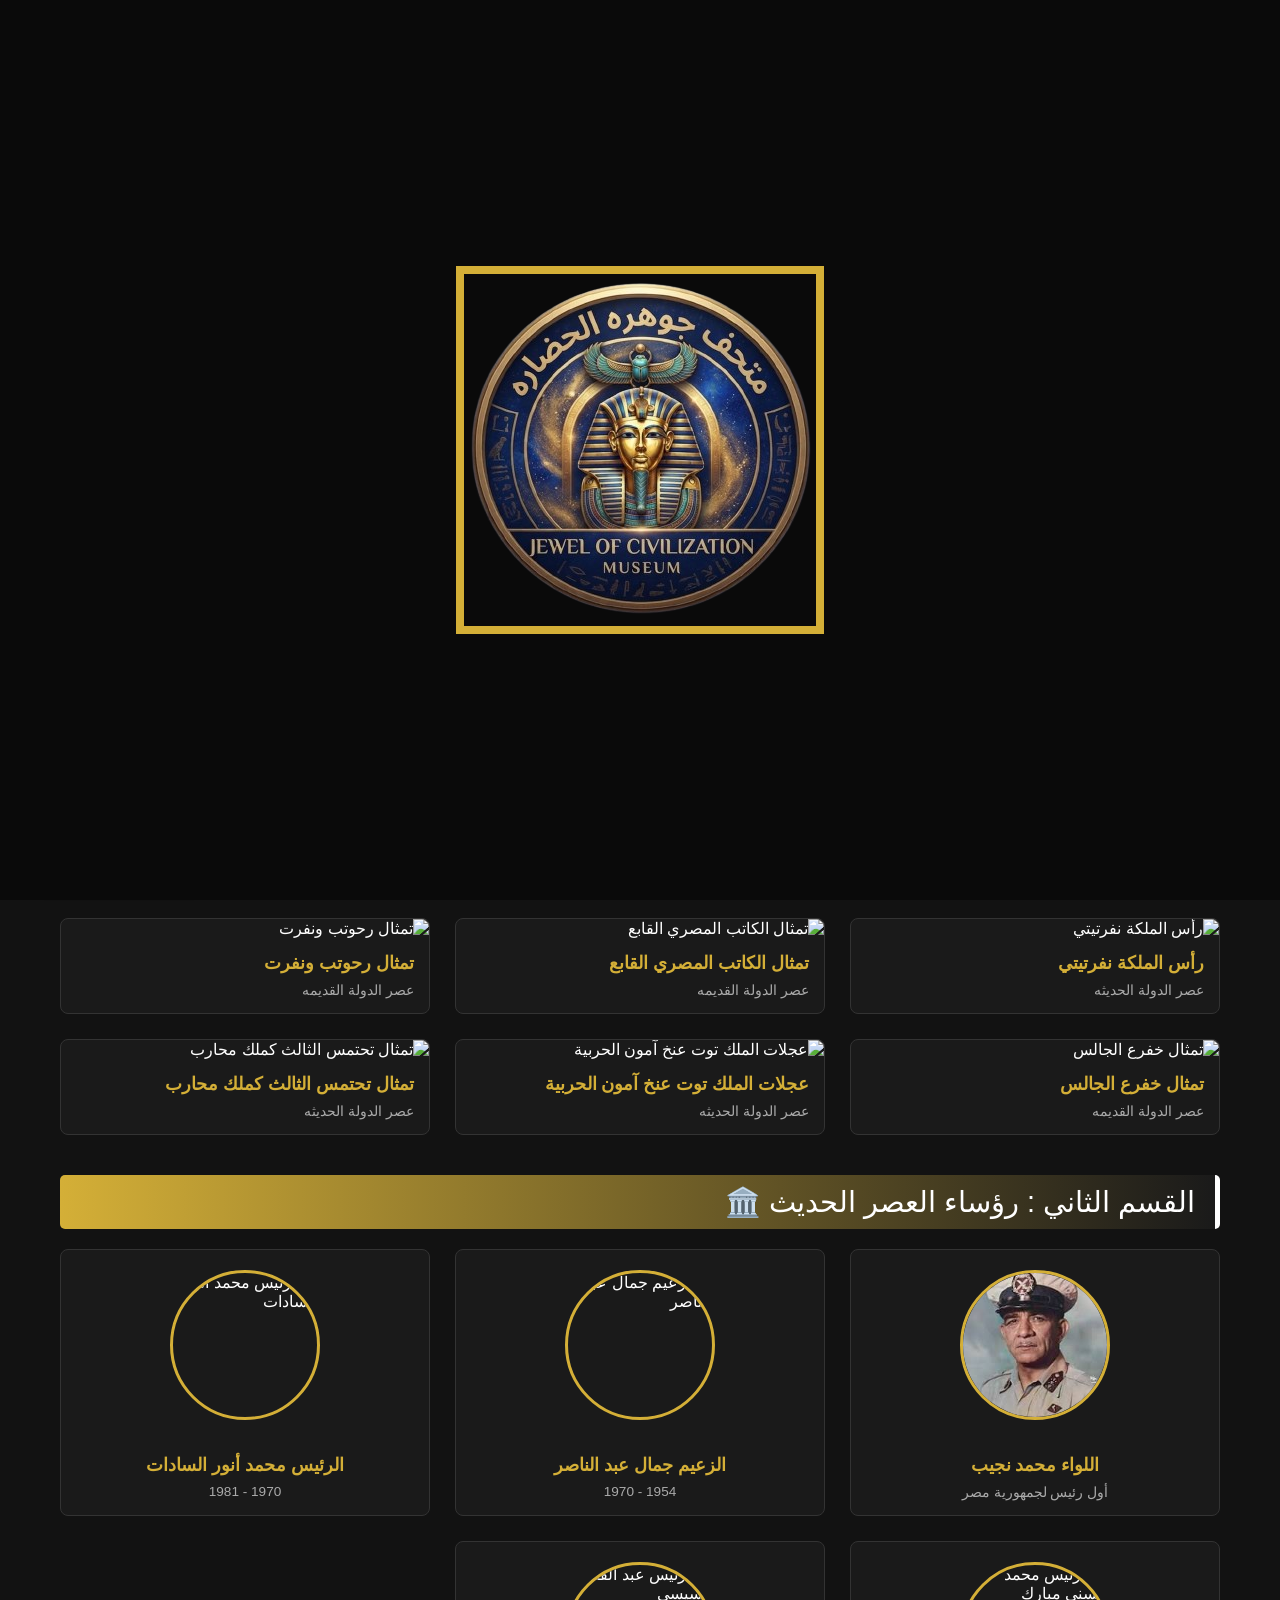
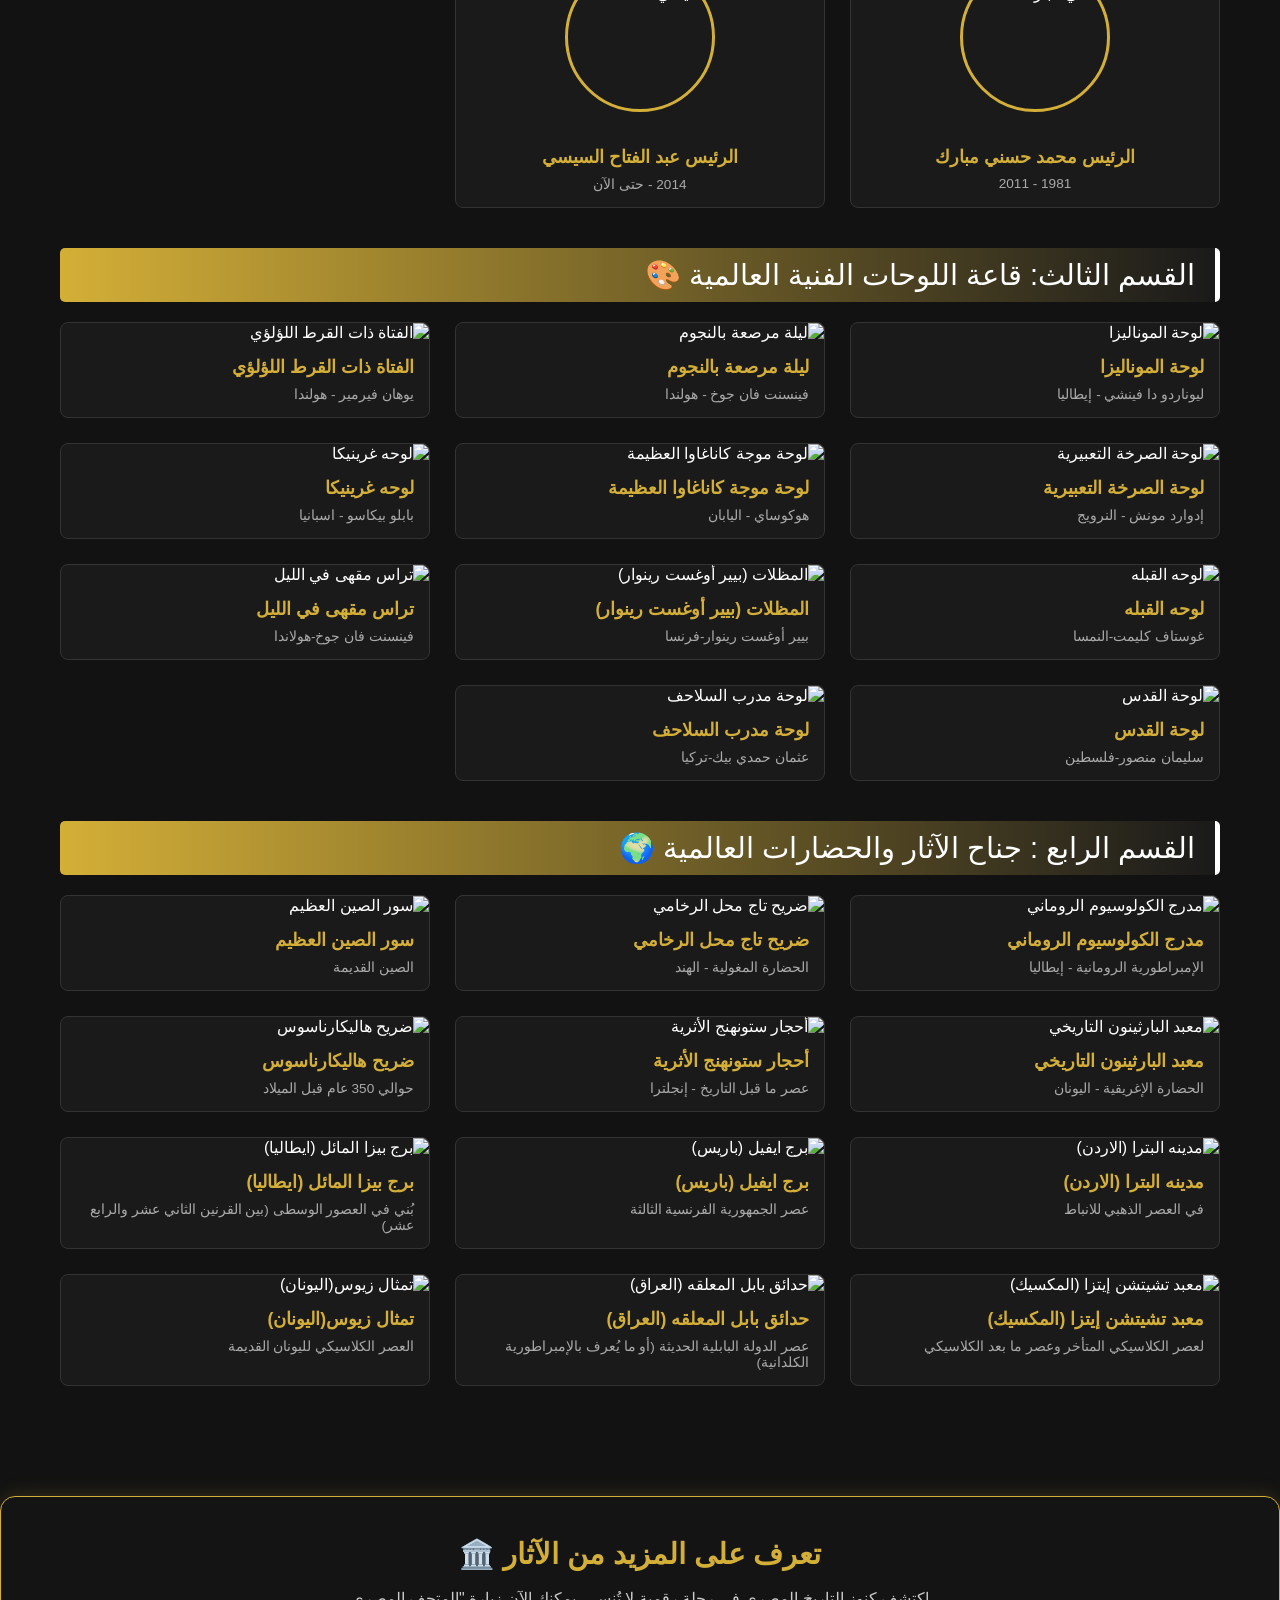
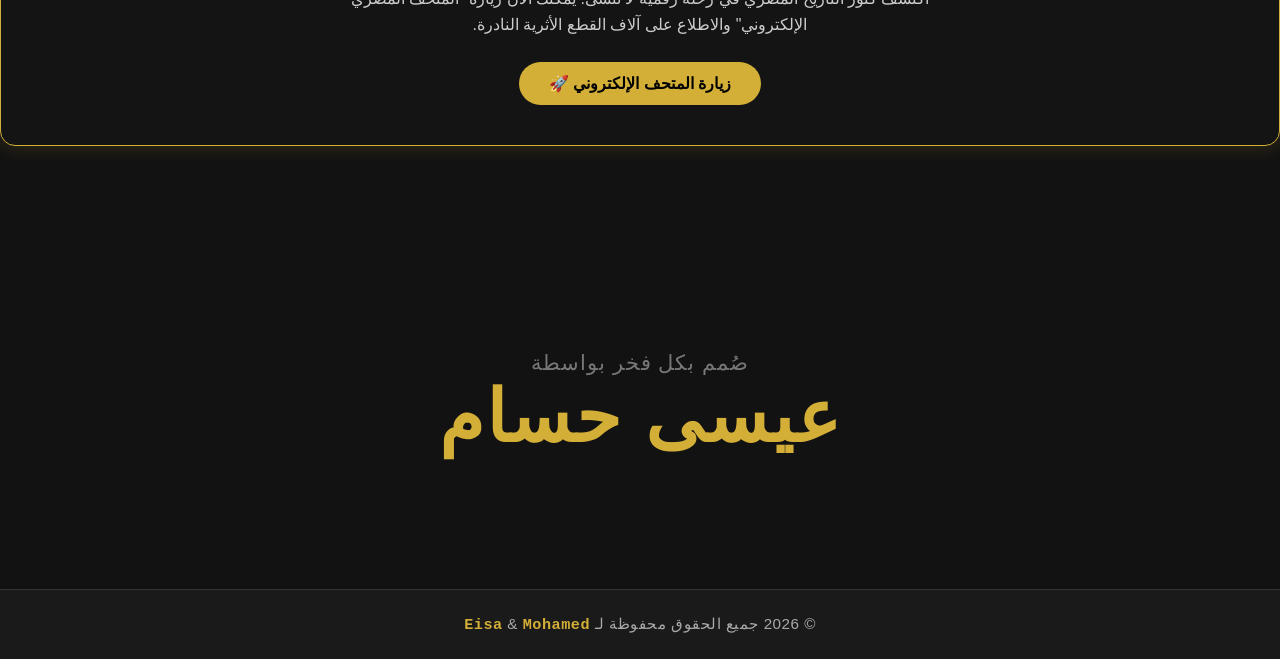
==== index.html @ b2fcaf15 "Add files via upload" ====
<!DOCTYPE html>
<html lang="ar" dir="rtl">
<head>
    <meta charset="UTF-8">
    <meta name="viewport" content="width=device-width, initial-scale=1.0">
    <title>متحف جوهرة الحضارة</title>
    <!-- ربط ملف التنسيق الخارجي -->
    <link rel="stylesheet" href="style.css">

    
    <link rel="icon" type="image/png" href="LOGO-removebg-preview.png">
    
</head>
</head>
<body>





<div class="loader-container">
    <div class="drawing-box">
        <svg viewBox="0 0 100 100">
            <rect x="5" y="5" width="90" height="90" fill="none" stroke="#d4af37" stroke-width="2" class="border-draw" />
        </svg>
        <img src="LOGO-removebg-preview.png" alt="photo"  class="tut-icon" >
         
    </div>

</div>

<!-- شريط التنقل العلوي المربوط بأقسام متحفك الحالية -->
<nav class="main-navbar">
    <div class="nav-logo">جوهرة الحضارة</div>
    <ul class="nav-links">
        <li><a href="javascript:void(0)" onclick="window.scrollTo({top: 0, behavior: 'smooth'})" class="active">الرئيسية</a></li>
        <li><a href="javascript:void(0)" onclick="openAboutModal()">عن المتحف</a></li>
        <li><a href="javascript:void(0)" onclick="document.getElementById('museum-gallery').scrollIntoView({behavior: 'smooth'})">المعروضات</a></li>
        <li><a href="https://wa.me/201142403263" target="_blank" class="contact-btn">تواصل معي</a></li>
    </ul>
</nav>







    <!-- رأس الصفحة والعنوان -->
    <header>
        <h1>متحف جوهرة الحضارة</h1>
        <p>استكشف أقسام التاريخ والفن من مختلف حضارات العالم</p>
    </header>

    <div class="container">
        <div id="museum-gallery"></div>
        <!-- القسم الأول: الآثار المصرية -->
        <div class="section-title">القسم الأول: جناح الآثار المصرية القديمة 🇪🇬</div>
        <main class="museum-container" id="egypt-gallery"></main>

        <div class="section-title">القسم الثاني : رؤساء العصر الحديث 🏛️</div>
        <main class="museum-container" id="leaders-gallery"></main>

        <!-- القسم الثاني: اللوحات الفنية العالمية -->
        <div class="section-title">القسم الثالث: قاعة اللوحات الفنية العالمية 🎨</div>
        <main class="museum-container" id="paintings-gallery"></main>

        <!-- القسم الثالث: آثار من حول العالم -->
        <div class="section-title">القسم الرابع : جناح الآثار والحضارات العالمية 🌍</div>
        <main class="museum-container" id="world-gallery"></main>


    </div>

    <!-- النافذة المنبثقة للتفاصيل (Modal) -->
    <div id="museumModal" class="modal" onclick="closeMuseum(event)">
        <div class="modal-content" onclick="event.stopPropagation()">
            <button class="close-btn" onclick="closeMuseum()">&times;</button>
            <img id="modalImg" class="modal-img" src="" alt="صورة الأثر">
            <div class="modal-details">
                <h2 id="modalTitle">اسم القطعة</h2>
                <h4 id="modalArtist">المصدر</h4>
                <p id="modalDesc">الشرح والتفاصيل...</p>
            </div>
        </div>
    </div>


<!-- زر التواصل العائم -->
    <button class="suggest-btn" onclick="openSuggestModal()">💡 اقترح قطعة للمتحف</button>

    <!-- نافذة الاقتراحات المنبثقة (Suggestion Modal) -->
    <div id="suggestModal" class="modal" onclick="closeSuggestModal(event)">
        <div class="modal-content suggest-box" onclick="event.stopPropagation()">
            <button class="close-btn" onclick="closeSuggestModal()">&times;</button>
            
            <div class="suggest-form">
                <h2>اقتراح قطعة أثرية جديدة 📜</h2>
                <p>إذا كانت هناك قطعة تريد إضافتها ومعلومات عنها غير متوفرة في المتحف، شاركها معنا!</p>
                
                <label>اسمك الكريم:</label>
                <input type="text" id="visitorName" placeholder="اكتب اسمك هنا...">
                
                <label>اسم القطعة الأثرية/اللوحة:</label>
                <input type="text" id="artifactName" placeholder="مثال: تمثال الذهب، لوحة العشاء الأخير...">
                
                <label>المعلومات المتوفرة لديك عنها:</label>
                <textarea id="artifactInfo" rows="4" placeholder="اكتب هنا كل التفاصيل والمعلومات التي تعرفها عن هذه القطعة..."></textarea>
                
                <button class="send-whatsapp-btn" onclick="sendToWhatsApp()">إرسال الاقتراح عبر الواتساب 🚀</button>
            </div>
        </div>
    </div>








    
<!-- النافذة المنبثقة (عن المتحف والمصمم) -->
<div id="aboutModal" class="custom-modal">
    <div class="modal-card">
        <span class="close-modal-btn" onclick="closeAboutModal()">&times;</span>
        
        <div class="modal-info-section">
            <h2>متحف جوهرة الحضارة</h2>
            <p>متحف رقمي تفاعلي تم تأسيسه ليكون نافذة تضيء على روائع التاريخ والفنون الإنسانية. يضم المتحف أجنحة متكاملة تأخذ الزائر في رحلة عبر الزمن لاستكشاف عظمة الآثار المصرية القديمة، وأشهر اللوحات الفنية العالمية.</p>
        </div>

        <hr style="border: 0; border-top: 1px solid rgba(255,204,0,0.3); margin: 20px 0;">

        <div class="modal-info-section">
            <h2>عن مصمم الموقع</h2>
            <img src="EISA.jpeg" alt="PHOTO" class="eisa-photo">
            <p>تم تصميم وتطوير هذا الموقع بكل فخر بواسطة المصمم والمطور <strong>عيسى حسام</strong>. تم بناء الموقع باستخدام أحدث تقنيات الويب لتقديم تجربة مستخدم سينمائية فريدة تتيح للمستخدم التمتع برؤيه الاثار المصريه و العالميه و معرفه رؤساء العصر الحديث في مصر.</p>
        </div>
        <hr>
                <div class="modal-info-section">
            <h2>لغات البرمجه المستخدم </h2>
            <img src="https://encrypted-tbn0.gstatic.com/images?q=tbn:ANd9GcRsubI1xnS2EsbFC7IKOtHXy3o2yp5zNGHX8-mLk-0nVw&s" alt="photo" class="ph">
            <img src="https://encrypted-tbn0.gstatic.com/images?q=tbn:ANd9GcQNrurcR0ZLYAWuQp1Pwhc8FwY7weNpfBqzk2ITA3U5rg&s=10" alt="photo" class="ph">
             <img src="https://encrypted-tbn0.gstatic.com/images?q=tbn:ANd9GcREJ3KVBMzGEhQoq8tylfrG2LNV1DQIRrswahNq08YeCA&s" alt="photo" class="ph">           
            <p>تم استخدام احدث لغات البرمجه في تصميم هذا الموقع و هي <strong>{HTML5 ,Css3 ,javascript}</strong></p>
        </div>
        
        <button class="modal-close-bottom-btn" onclick="closeAboutModal()">إغلاق</button>
    </div>
</div>

<!-- كود الجافا سكريبت البسيط لتشغيل الفتح والإغلاق -->
<script>
function openAboutModal() {
    document.getElementById("aboutModal").style.display = "flex";
}
function closeAboutModal() {
    document.getElementById("aboutModal").style.display = "none";
}
// إغلاق النافذة إذا ضغط الزائر خارج المربع الأسود
window.onclick = function(event) {
    let modal = document.getElementById("aboutModal");
    if (event.target == modal) {
        modal.style.display = "none";
    }
}
</script>





<div id="tut-container">
    <img src="LOGO-removebg-preview.png" alt="Tutankhamun" class="tut-img">
    
    <div id="welcome-bubble">
        <span id="welcome-text"></span>
    </div>
</div>




<!-- قسم الزيارة للمتحف المصري الإلكتروني -->
<section class="visit-museum-section">
    <div class="visit-content">
        <h2>تعرف على المزيد من الآثار 🏛️</h2>
        <p>اكتشف كنوز التاريخ المصري في رحلة رقمية لا تُنسى. يمكنك الآن زيارة "المتحف المصري الإلكتروني" والاطلاع على آلاف القطع الأثرية النادرة.</p>
        <a href="https://egymonuments.gov.eg/" target="_blank" class="visit-btn">زيارة المتحف الإلكتروني 🚀</a>
    </div>
</section>



<!-- قسم التوقيع السينمائي الكبير في منتصف الصفحة -->
<div class="cinema-signature-wrapper">
    <p class="sub-signature-text">صُمم بكل فخر بواسطة</p>
    <h1 class="giant-proud-name">عيسى حسام</h1>
</div>

<!-- تذييل الصفحة وحقوق الملكية الفكرية -->
    <footer>
        <p>&copy; 2026 جميع الحقوق محفوظة لـ <span class="owner-name">Eisa</span> & <span class="owner-name">Mohamed</span></p>
    </footer>


    <!-- ربط ملف البرمجة الخارجي -->
    <script src="script.js"></script>
</body>
</html>
---- style.css ----
/* تهيئة التصميم العام للصفحة */
* {
    margin: 0;
    padding: 0;
    box-sizing: border-box;
    font-family: 'Segoe UI', Tahoma, Geneva, Verdana, sans-serif;
}

body {
    background-color: #121212;
    color: #e0e0e0;
    overflow-x: hidden;
}

/* تصميم الهيدر */
header {
    background: linear-gradient(rgba(0,0,0,0.8), rgba(0,0,0,0.8)), url('https://images.unsplash.com/photo-1545987796-200677ee1011?q=80&w=1200') no-repeat center/cover;
    height: 35vh;
    display: flex;
    flex-direction: column;
    justify-content: center;
    align-items: center;
    text-align: center;
    border-bottom: 3px solid #d4af37;
}

header h1 {
    font-size: 2.8rem;
    color: #d4af37;
    margin-bottom: 10px;
    text-shadow: 2px 2px 4px rgba(0,0,0,0.9);
}

header p {
    font-size: 1.1rem;
    color: #bbb;
}

.container {
    max-width: 1200px;
    margin: 0 auto;
    padding: 20px;
}

/* تصميم عناوين الأقسام المميزة */
.section-title {
    font-size: 1.8rem;
    color: #fff;
    background: linear-gradient(90deg, #d4af37, #1a1a1a);
    padding: 10px 20px;
    margin-top: 40px;
    margin-bottom: 20px;
    border-radius: 5px;
    border-right: 5px solid #fff;
}

/* شبكة المعارض الموزعة بالتساوي */
.museum-container {
    display: grid;
    grid-template-columns: repeat(auto-fit, minmax(280px, 1fr));
    gap: 25px;
    margin-bottom: 40px;
}

/* تصميم كروت العرض الحركية */
.art-card {
    background-color: #1a1a1a;
    border: 1px solid #333;
    border-radius: 8px;
    overflow: hidden;
    cursor: pointer;
    transition: transform 0.3s ease, box-shadow 0.3s ease;
}

.art-card:hover {
    transform: translateY(-8px);
    box-shadow: 0 10px 20px rgba(212, 175, 55, 0.15);
    border-color: #d4af37;
}

.art-card img {
    width: 100%;
    height: 230px;
    object-fit: cover;
}

.art-info {
    padding: 15px;
}

.art-info h3 {
    color: #d4af37;
    font-size: 1.1rem;
    margin-bottom: 8px;
}

.art-info p {
    font-size: 0.85rem;
    color: #aaa;
}

/* تصميم النافذة المنبثقة (Modal) */
.modal {
    display: none; 
    position: fixed;
    top: 0;
    left: 0;
    width: 100%;
    height: 100%;
    background-color: rgba(0, 0, 0, 0.95);
    z-index: 1000;
    justify-content: center;
    align-items: center;
    padding: 20px;
}

.modal-content {
    background-color: #1a1a1a;
    max-width: 800px;
    width: 100%;
    border-radius: 10px;
    border: 2px solid #d4af37;
    overflow: hidden;
    display: flex;
    flex-direction: row-reverse;
    position: relative;
    animation: fadeIn 0.3s ease;
}

@keyframes fadeIn {
    from { opacity: 0; transform: scale(0.95); }
    to { opacity: 1; transform: scale(1); }
}

.modal-img {
    width: 50%;
    object-fit: cover;
    max-height: 450px;
}

.modal-details {
    padding: 30px;
    width: 50%;
    display: flex;
    flex-direction: column;
    justify-content: center;
}

.modal-details h2 {
    color: #d4af37;
    margin-bottom: 12px;
}

.modal-details h4 {
    color: #aaa;
    margin-bottom: 12px;
}

.modal-details p {
    line-height: 1.6;
    color: #ccc;
    font-size: 0.95rem;
}

.close-btn {
    position: absolute;
    top: 15px;
    right: 15px;
    font-size: 2rem;
    color: #fff;
    background: none;
    border: none;
    cursor: pointer;
}

.close-btn:hover {
    color: #d4af37;
}

/* التوافق التام مع شاشات الهواتف والتابلت */
@media (max-width: 768px) {
    .modal-content { flex-direction: column; }
    .modal-img, .modal-details { width: 100%; }
    .modal-details { padding: 25px; }
}





/* تنسيق شريط التنقل العلوي */
.main-navbar {
    position: fixed; /* يجعله ثابتاً في الأعلى أثناء التمرير */
    top: 0;
    left: 0;
    width: 100%;
    display: flex;
    justify-content: space-between;
    align-items: center;
    padding: 15px 50px;
    background-color: rgba(17, 17, 17, 0.75); /* أسود شفاف مدمج مع الخلفية */
    backdrop-filter: blur(8px); /* تأثير ضبابي زجاجي فخم خلف الشريط */
    border-bottom: 1px solid rgba(212, 175, 55, 0.2); /* خط سفلي ذهبي نحيف جداً */
    z-index: 1000; /* يضمن ظهوره فوق جميع عناصر الموقع الأخرى */
    box-sizing: border-box;
}

/* تنسيق شعار الموقع في الشريط */
.nav-logo {
    color: #d4af37; /* لون ذهبي */
    font-size: 1.5rem;
    font-weight: bold;
    font-family: 'Cairo', sans-serif;
    text-shadow: 0 0 10px rgba(212, 175, 55, 0.3);
}

/* قائمة الروابط */
.nav-links {
    list-style: none;
    display: flex;
    gap: 30px; /* المسافة بين العناصر */
    margin: 0;
    padding: 0;
}

/* أزرار التنقل */
.nav-links a {
    color: #aaaaaa;
    text-decoration: none;
    font-size: 1.05rem;
    font-family: 'Cairo', sans-serif;
    font-weight: 600;
    transition: color 0.3s ease, text-shadow 0.3s ease;
}










/* شريط التنقل العلوي الإجباري */
.main-navbar {
    position: fixed !important;
    top: 0 !important;
    left: 0 !important;
    width: 100% !important;
    display: flex !important;
    justify-content: space-between !important;
    align-items: center !important;
    padding: 15px 50px !important;
    background-color: rgba(10, 10, 10, 0.9) !important; /* أسود داكن وواضح */
    border-bottom: 2px solid #ffcc00 !important; /* خط سفلي أصفر واضح */
    z-index: 99999 !important; /* فوق أي عنصر في الموقع */
    box-sizing: border-box !important;
}

.nav-logo {
    color: #ffcc00 !important; /* أصفر فاقع */
    font-size: 1.6rem !important;
    font-weight: bold !important;
    font-family: 'Cairo', sans-serif !important;
    text-shadow: 0 0 15px #ffcc00 !important;
}

.nav-links {
    list-style: none !important;
    display: flex !important;
    gap: 30px !important;
    margin: 0 !important;
    padding: 0 !important;
}

/* تنسيق الأزرار ولونها الأصلي */
.nav-links a {
    color: #ffffff !important; /* لون أبيض الافتراضي */
    text-decoration: none !important;
    font-size: 1.1rem !important;
    font-family: 'Cairo', sans-serif !important;
    font-weight: bold !important;
    transition: all 0.2s ease-in-out !important;
}

/* تأثير التوهج باللون الأصفر الفاقع عند مرور الماوس رغماً عن أي كود آخر */
.nav-links a:hover, 
.nav-links a.active {
    color: #ffcc00 !important; /* يتحول لأصفر ذهبي فاقع */
    text-shadow: 0 0 15px #ffcc00, 0 0 25px #ffcc00 !important; /* توهج نيون قوي جداً */
}

/* زر تواصل معي الخاص بالواتساب */
.nav-links .contact-btn {
    background-color: transparent !important;
    border: 2px solid #ffcc00 !important;
    padding: 5px 15px !important;
    border-radius: 20px !important;
    color: #ffcc00 !important;
}

.nav-links .contact-btn:hover {
    background-color: #ffcc00 !important;
    color: #000000 !important;
    box-shadow: 0 0 20px #ffcc00 !important;
}

/* حماية محتوى الموقع من الاختفاء تحت الشريط */
body {
    padding-top: 90px !important;
}




/* خلفية شاشة التعتيم الكاملة خلف النافذة */
.custom-modal {
    display: none; /* مخفية في البداية */
    position: fixed !important;
    z-index: 999999 !important; /* فوق كل شيء */
    left: 0;
    top: 0;
    width: 100%;
    height: 100%;
    background-color: rgba(0, 0, 0, 0.7); /* تعتيم خلفي */
    align-items: center;
    justify-content: center;
    backdrop-filter: blur(5px);
}

/* كارت النافذة (حجم نصف ورقة في المنتصف) */
.modal-card {
    background-color: #0a0a0a !important;
    border: 2px solid #ffcc00 !important;
    padding: 30px;
    width: 90%;
    max-width: 550px; /* حجم نصف ورقة ممتاز */
    border-radius: 15px;
    box-shadow: 0 0 30px rgba(255, 204, 0, 0.3);
    position: relative;
    text-align: center;
    direction: rtl;
    font-family: 'Cairo', sans-serif !important;
    animation: fadeInModal 0.3s ease-out;
}

@keyframes fadeInModal {
    from { transform: scale(0.8); opacity: 0; }
    to { transform: scale(1); opacity: 1; }
}

/* زر الإغلاق X العلوي */
.close-modal-btn {
    position: absolute;
    top: 10px;
    right: 20px;
    color: #ffcc00;
    font-size: 30px;
    font-weight: bold;
    cursor: pointer;
    transition: color 0.2s;
}
.close-modal-btn:hover {
    color: #ffffff;
}

.modal-info-section h2 {
    color: #ffcc00 !important;
    font-size: 1.6rem;
    margin-bottom: 10px;
    text-shadow: 0 0 10px rgba(255, 204, 0, 0.3);
}

.modal-info-section p {
    color: #ffffff !important;
    font-size: 1.05rem;
    line-height: 1.6;
}

/* زر الإغلاق السفلي */
.modal-close-bottom-btn {
    margin-top: 15px;
    padding: 8px 25px;
    background-color: #ffcc00;
    color: #000000;
    border: none;
    font-weight: bold;
    border-radius: 20px;
    cursor: pointer;
    font-family: 'Cairo', sans-serif;
    transition: background 0.2s;
}
.modal-close-bottom-btn:hover {
    background-color: #ffffff;
    box-shadow: 0 0 10px #ffcc00;
}



/* زر الاقتراح العائم في أسفل الشاشة */
.suggest-btn {
    position: fixed;
    bottom: 20px;
    left: 20px; /* يظهر في الزاوية اليسرى أسفل الشاشة */
    background-color: #d4af37;
    color: #121212;
    border: none;
    padding: 12px 20px;
    font-size: 1rem;
    font-weight: bold;
    border-radius: 30px;
    cursor: pointer;
    box-shadow: 0 4px 15px rgba(212, 175, 55, 0.4);
    z-index: 999;
    transition: transform 0.2s ease, background-color 0.2s;
}

.suggest-btn:hover {
    transform: scale(1.05);
    background-color: #fff;
}

/* تنسيق صندوق الفورم */
.suggest-box {
    max-width: 500px !important;
    display: block !important;
    padding: 30px;
}

.suggest-form h2 {
    color: #d4af37;
    margin-bottom: 10px;
}

.suggest-form p {
    font-size: 0.9rem;
    color: #aaa;
    margin-bottom: 20px;
}

.suggest-form label {
    display: block;
    margin-top: 15px;
    margin-bottom: 5px;
    color: #fff;
    font-size: 0.95rem;
}

.suggest-form input, .suggest-form textarea {
    width: 100%;
    padding: 10px;
    background-color: #222;
    border: 1px solid #444;
    border-radius: 5px;
    color: #fff;
    font-size: 0.95rem;
}

.suggest-form input:focus, .suggest-form textarea:focus {
    border-color: #d4af37;
    outline: none;
}

/* زر الإرسال للواتساب */
.send-whatsapp-btn {
    width: 100%;
    background-color: #25D366; /* لون الواتساب الأخضر */
    color: white;
    border: none;
    padding: 12px;
    font-size: 1rem;
    font-weight: bold;
    border-radius: 5px;
    margin-top: 20px;
    cursor: pointer;
    transition: background-color 0.2s;
}

.send-whatsapp-btn:hover {
    background-color: #128C7E;
}







/* تنسيق حقوق الملكية الفكرية في أسفل الموقع */
footer {
    text-align: center;
    padding: 25px 10px;
    margin-top: 50px;
    border-top: 1px solid #333;
    background-color: #1a1a1a;
}

footer p {
    font-size: 0.95rem;
    color: #aaa;
    letter-spacing: 0.5px;
}

/* تمييز أسمائكم باللون الذهبي */
.owner-name {
    color: #d4af37;
    font-weight: bold;
    font-family: 'Courier New', Courier, monospace; /* خط يعطي طابعاً رسمياً للاسم الإنجليزي */
}



/* تنسيق منطقة التوقيع أسفل الصفحة */
.signature-container {
    text-align: center;
    padding: 40px 10px;
    margin-top: 60px;
    background: transparent; /* يندمج مع خلفية موقعك الحالية */
}

.signature-container p {
    font-size: 1.1rem;
    color: #888888; /* لون رمادي هادئ للنص العادي ليبرز الاسم */
    font-family: 'Cairo', 'Segoe UI', Tahoma, sans-serif;
}


/* حاوية التوقيع لجعله متمركزاً ومريحاً للعين */
.cinema-signature-wrapper {
    text-align: center;
    padding: 80px 20px;
    margin-top: 100px;
    display: flex;
    flex-direction: column;
    align-items: center;
    justify-content: center;
}

/* الاسم بحجم عملاق وخط عريض وفخم */
.giant-proud-name {
    color: #d4af37; /* اللون الذهبي الملكي */
    font-size: 4.5rem; /* حجم ضخم جداً ومميز */
    font-weight: 900;
    font-family: 'Changa', 'Cairo', sans-serif;
    letter-spacing: 2px;
    cursor: pointer;
    display: inline-block;
    
    /* سرعة الحركة أصبحت أبطأ (0.9 ثانية) ليلف براحة ونعومة */
    transition: transform 0.9s cubic-bezier(0.25, 1, 0.5, 1), color 0.4s, text-shadow 0.4s;
}

/* التأثير التفاعلي: يلف ربع لفة كاملة لليسار (عكس عقارب الساعة) على مهل ويكبر */
.giant-proud-name:hover {
    transform: rotate(-45deg) scale(1.1); /* -45 درجة تعني ربع لفة كاملة لليسار */
    color: #ffffff; /* يتحول للأبيض الساطع */
    text-shadow: 0 0 20px #d4af37, 0 0 40px rgba(212, 175, 55, 0.6); /* توهج ذهبي قوي */
}

/* النص الأسفل: صُمم بكل فخر... */
.sub-signature-text {
    font-size: 1.3rem;
    color: #777777;
    margin-top: 25px;
    font-family: 'Cairo', sans-serif;
    letter-spacing: 1px;
}








body {
    /* وضع الصورة كخلفية للموقع بالكامل باستخدام الرابط الذي أرسلته */
    background-image: linear-gradient(rgba(0, 0, 0, 0.75), rgba(0, 0, 0, 0.85)), url('https://i.pinimg.com/736x/9d/bc/40/9dbc40349ddd9ffa1912116f27cc635f.jpg');
    
    /* جعل الخلفية ثابتة في مكانها أثناء تمرير الصفحة لأسفل (تأثير بارالاكس احترافي) */
    background-attachment: fixed;
    
    /* جعل الصورة تغطي الشاشة بالكامل بدون تكرار ومهما كان حجم الشاشة */
    background-size: cover;
    background-position: center top;
    background-repeat: no-repeat;
    
    /* تنسيقات عامة للموقع لضمان ظهور النصوص بوضوح */
    color: #ffffff;
    margin: 0;
    padding: 0;
    font-family: 'Cairo', sans-serif;
    min-height: 100vh;
}

/* زر الدردشة العائم */
.chat-toggle-btn {
    position: fixed;
    bottom: 20px;
    right: 20px;
    background: #d4af37; /* اللون الذهبي */
    color: white;
    border: none;
    padding: 15px;
    border-radius: 50%;
    font-size: 20px;
    cursor: pointer;
    box-shadow: 0 4px 10px rgba(0,0,0,0.3);
}

/* نافذة الدردشة */
.chat-window {
    position: fixed;
    bottom: 80px;
    right: 20px;
    width: 300px;
    height: 400px;
    background: white;
    border: 2px solid #d4af37; /* إطار ذهبي */
    border-radius: 15px;
    overflow: hidden;
    display: flex;
    flex-direction: column;
}

.chat-header {
    background: #d4af37;
    color: white;
    padding: 10px;
    text-align: center;
    font-weight: bold;
}

.chat-body {
    flex: 1;
    padding: 10px;
    overflow-y: auto;
}

.chat-footer {
    padding: 10px;
    display: flex;
    border-top: 1px solid #d4af37;
}

.chat-footer input {
    flex: 1;
    padding: 5px;
    border: 1px solid #d4af37;
}
/* تحويل اللون السادة إلى تدرج ذهبي لامع */
.chat-toggle-btn, .chat-header {
    background: linear-gradient(135deg, #bf953f, #fcf6ba, #b38728, #fbf5b7, #aa771c);
    color: #4a3410; /* لون نص داكن ليبرز على الذهب */
}

/* إضافة لمسة فخامة للإطار */
.chat-window {
    border: 3px solid #bf953f;
    background: #fffdf0; /* لون خلفية كريمي خفيف يناسب الذهب */
}
















#tut-container { 
    position: fixed; 
    bottom: 120px; /* مرفوع للأعلى لتجنب تداخل العناصر */
    left: 30px; 
    z-index: 9999; 
    display: flex;
    flex-direction: column;
    align-items: center;
}

.tut-img {
    width: 320px; /* تحكم في حجم الصورة هنا */
    height: auto;
}

#welcome-bubble { 
    margin-bottom: 15px; 
    padding: 10px 15px; 
    background: #fff; /* خلفية بيضاء لتبرز النص الأسود */
    border-radius: 15px; 
    border: 2px solid #d4af37; 
    font-weight: bold; 
    color: black; /* الكتابة باللون الأسود */
    box-shadow: 0 4px 6px rgba(0,0,0,0.2);
    min-width: 200px;
    text-align: center;
}

#welcome-bubble {
    background-color: white; /* خلفية بيضاء للنص */
    color: black;            /* نص أسود */
    border: 2px solid #d4af37;
    /* ... باقي التنسيقات */
}



#audioBtn {
    padding: 12px 24px;
    font-size: 16px;
    background-color: #d4af37; /* لون ذهبي يليق باسم جوهرة الحضارة */
    color: white;
    border: none;
    border-radius: 50px; /* زوايا دائرية عصرية */
    cursor: pointer;
    transition: background-color 0.3s, transform 0.2s;
    box-shadow: 0 4px 6px rgba(0,0,0,0.1);
    font-family: 'Arial', sans-serif;
    font-weight: bold;
}

#audioBtn:hover {
    background-color: #b8860b; /* لون ذهبي أغمق عند وضع الماوس */
    transform: scale(1.05); /* تكبير بسيط عند التفاعل */
}

#audioBtn:active {
    transform: scale(0.95); /* تأثير الضغط */
}




/* تمييز خاص لكروت الرؤساء */
#leaders-gallery .art-card img {
    border-radius: 50%;
    width: 150px;
    height: 150px;
    margin: 20px auto;
    display: block;
    object-fit: cover;
    border: 3px solid #d4af37;
}

#leaders-gallery .art-info {
    text-align: center;
}




.visit-museum-section {
    margin: 50px auto;
    padding: 40px 20px;
    text-align: center;
    background: linear-gradient(rgba(20, 20, 20, 0.9), rgba(20, 20, 20, 0.9)), 
                url('https://images.unsplash.com/photo-1577083552431-6e5501aa6878?q=80&w=1200'); /* صورة خلفية أثرية */
    background-size: cover;
    background-position: center;
    border-radius: 15px;
    border: 1px solid #d4af37;
    box-shadow: 0 0 20px rgba(212, 175, 55, 0.2);
}

.visit-content h2 {
    color: #d4af37;
    margin-bottom: 15px;
    font-size: 1.8rem;
}

.visit-content p {
    color: #ccc;
    margin-bottom: 25px;
    max-width: 600px;
    margin-left: auto;
    margin-right: auto;
    line-height: 1.6;
}

.visit-btn {
    display: inline-block;
    padding: 12px 30px;
    background-color: #d4af37;
    color: #000;
    text-decoration: none;
    font-weight: bold;
    border-radius: 30px;
    transition: transform 0.3s, background-color 0.3s;
}

.visit-btn:hover {
    background-color: #fff;
    transform: scale(1.05);
}




.loader-container {
    position: fixed;
    top: 0;
    left: 0;
    width: 100%;
    height: 100%;
    background: #0a0a0a;
    display: flex;
    justify-content: center;
    align-items: center;
    z-index: 999999;
}

.drawing-box {
    position: relative;
    width: 400px;
    height: 400px;
    display: flex;
    justify-content: center;
    align-items: center;
}

.border-draw {
    /* طول مسار المربع تقريباً 360 وحدة */
    stroke-dasharray: 360; 
    stroke-dashoffset: 360;
    animation: draw 2.5s ease-in-out forwards;
}

@keyframes draw {
    to { stroke-dashoffset: 0; }
}

.tut-icon {
    position: absolute;
    font-size: 50px;
    opacity: 0;
    animation: fadeIn 1s ease-in 1.5s forwards;
}

@keyframes fadeIn {
    to { opacity: 1; }
}







.eisa-photo{
    width: 200px;
    height: 200px;
    border-radius: 50%;
}
.ph{
    width: 150px;
    height: 150px;
    border-radius: 11%;
}
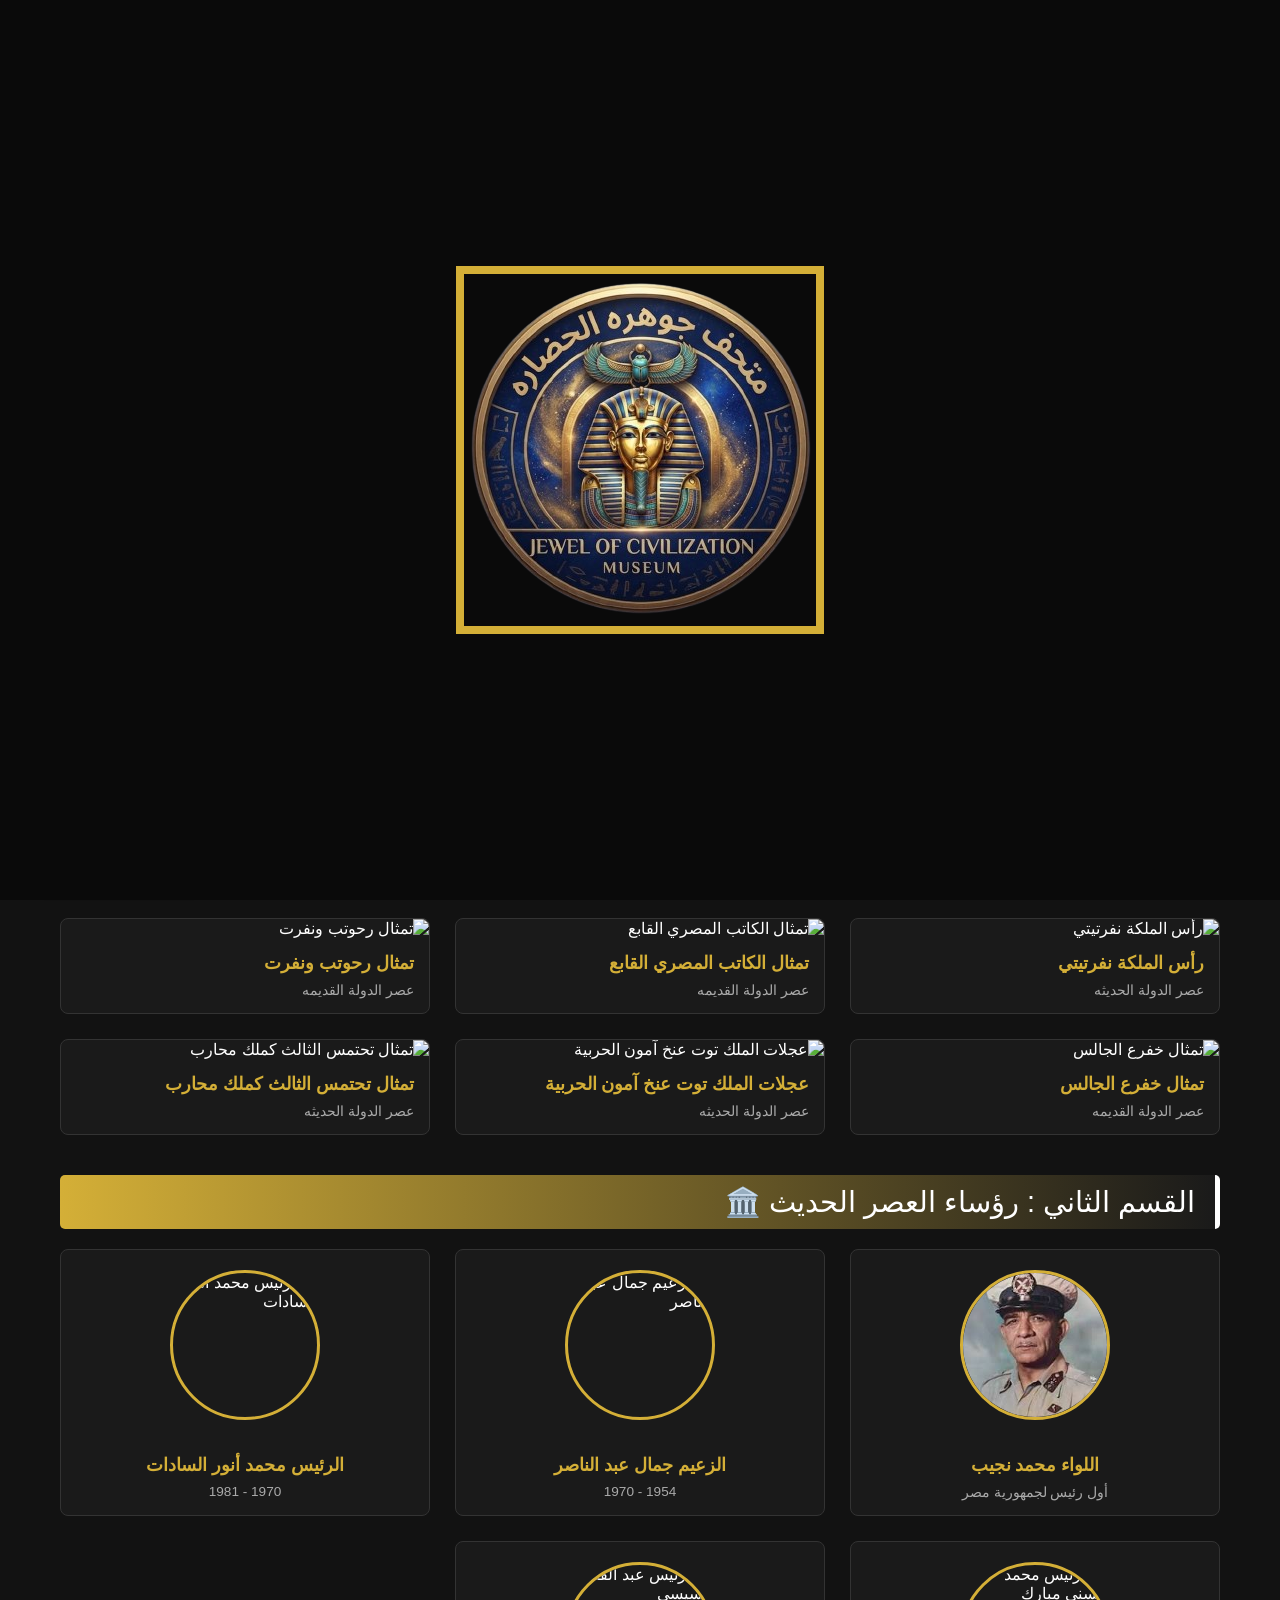
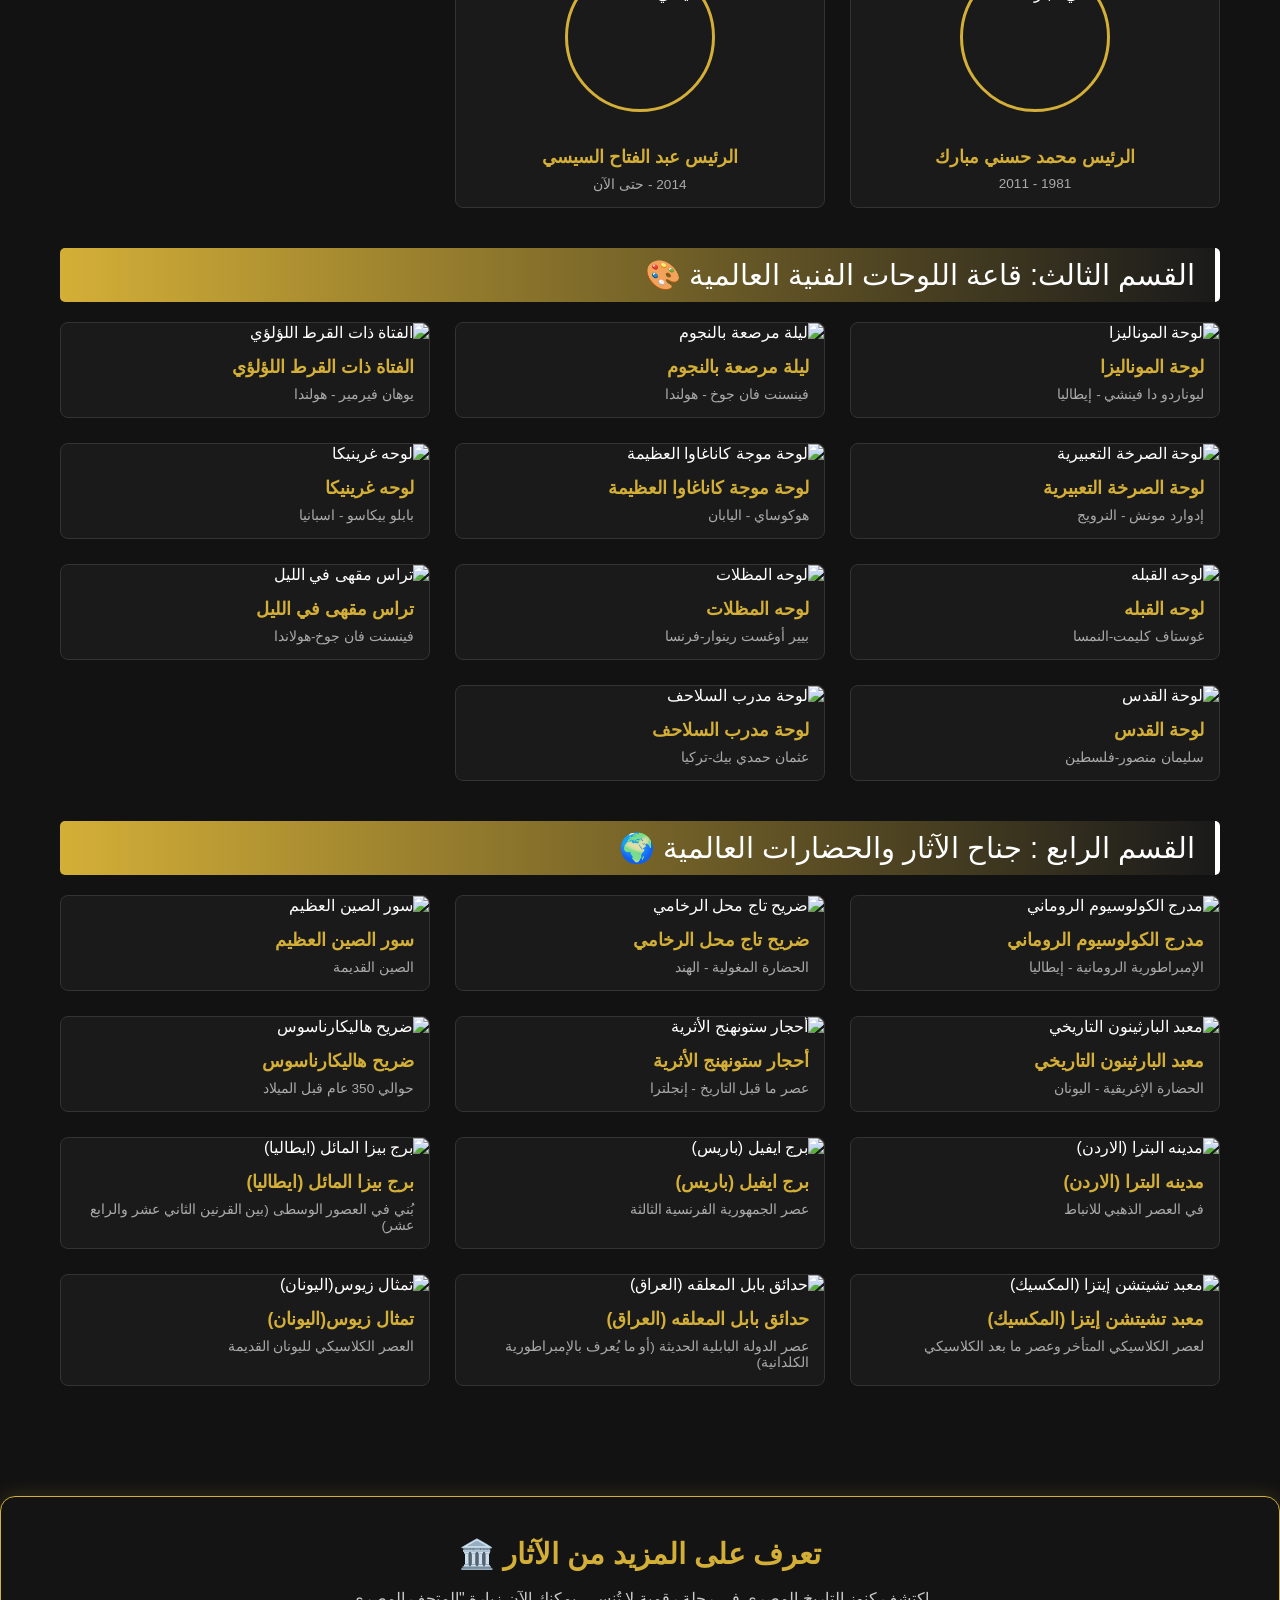
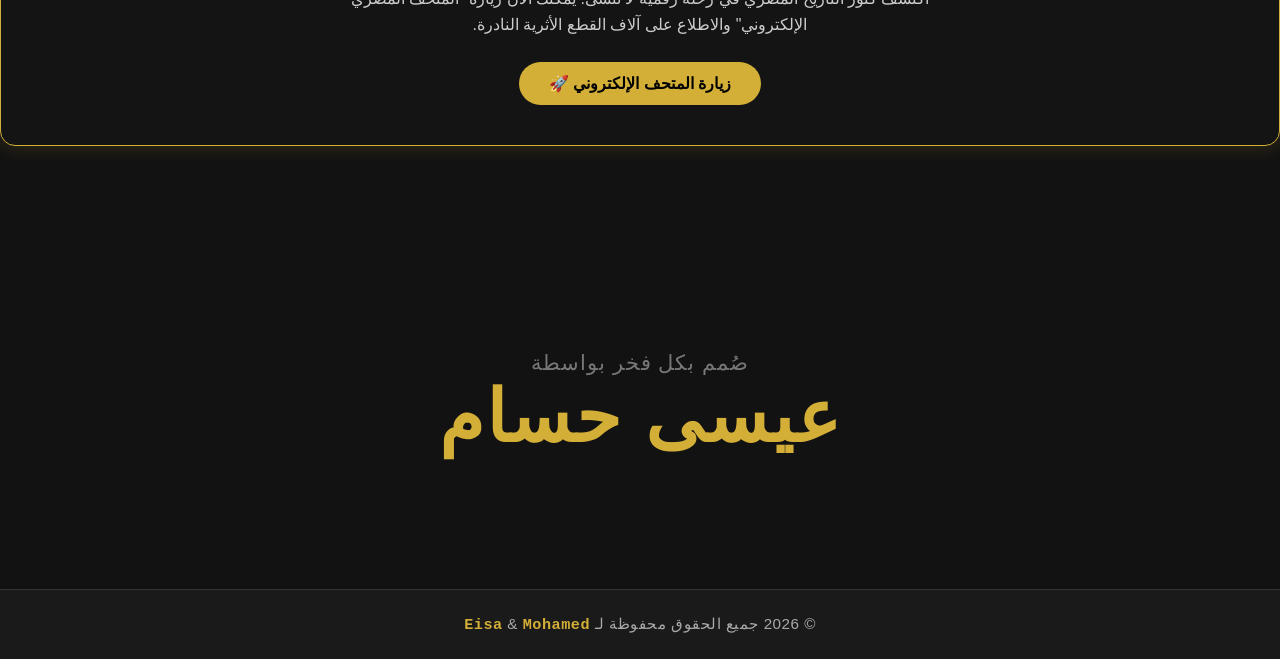
==== commit 127c65b0: "Add files via upload" ====
--- a/index.html
+++ b/index.html
@@ -134,7 +134,7 @@
 
         <div class="modal-info-section">
             <h2>عن مصمم الموقع</h2>
-            <img src="EISA.jpeg" alt="PHOTO" class="eisa-photo">
+            <img src="eissa.jpeg" alt="PHOTO" class="eisa-photo">
             <p>تم تصميم وتطوير هذا الموقع بكل فخر بواسطة المصمم والمطور <strong>عيسى حسام</strong>. تم بناء الموقع باستخدام أحدث تقنيات الويب لتقديم تجربة مستخدم سينمائية فريدة تتيح للمستخدم التمتع برؤيه الاثار المصريه و العالميه و معرفه رؤساء العصر الحديث في مصر.</p>
         </div>
         <hr>
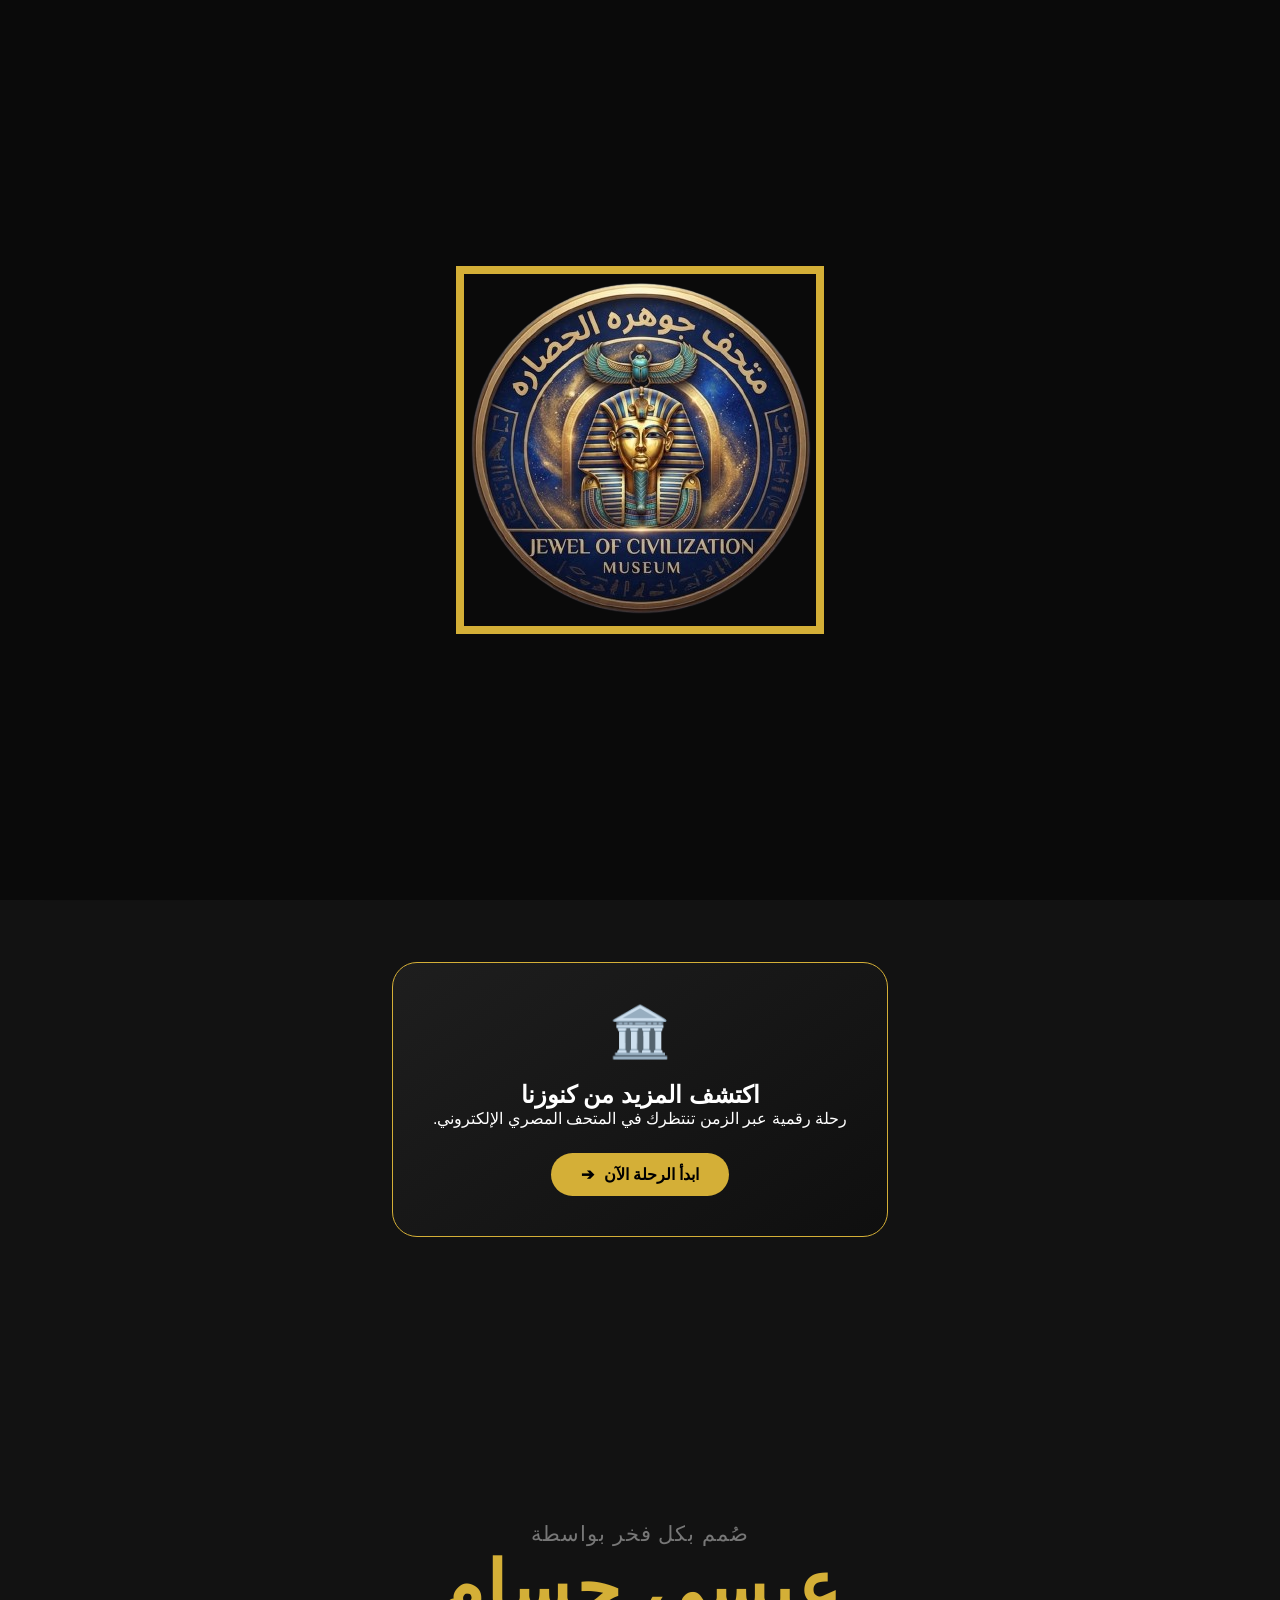
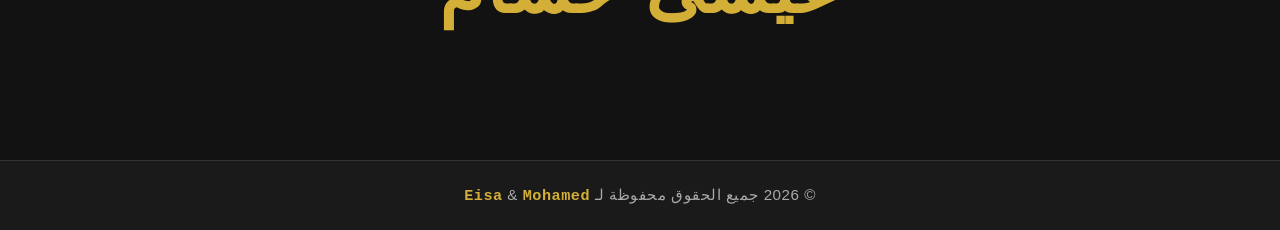
==== commit beca31d0: "Add files via upload" ====
--- a/index.html
+++ b/index.html
@@ -11,7 +11,6 @@
     <link rel="icon" type="image/png" href="LOGO-removebg-preview.png">
     
 </head>
-</head>
 <body>
 
 
@@ -34,12 +33,79 @@
     <div class="nav-logo">جوهرة الحضارة</div>
     <ul class="nav-links">
         <li><a href="javascript:void(0)" onclick="window.scrollTo({top: 0, behavior: 'smooth'})" class="active">الرئيسية</a></li>
+        <li><a href="javascript:void(0)" onclick="openWingsSection()">المعروضات</a></li>
         <li><a href="javascript:void(0)" onclick="openAboutModal()">عن المتحف</a></li>
-        <li><a href="javascript:void(0)" onclick="document.getElementById('museum-gallery').scrollIntoView({behavior: 'smooth'})">المعروضات</a></li>
+        <li><a href="https://eisa-hosam.github.io/Portfolio/" target="_blank" class="nav-builder-btn">صانع المتحف</a></li>
         <li><a href="https://wa.me/201142403263" target="_blank" class="contact-btn">تواصل معي</a></li>
     </ul>
 </nav>
 
+
+
+
+
+<!-- ============================================================
+ 
+=================================================================-->
+
+<div id="dyl-root">
+
+  <!-- الشريط الثابت اللي بيفضل ظاهر فوق بعد ما اليوزر ياخد نتيجته -->
+  <div class="dyl-topbar" id="dylTopbar">
+    <span class="dyl-topbar-text">
+      أنت تشبه <strong id="dylTopbarName"></strong>
+    </span>
+    <button class="dyl-topbar-retake" id="dylTopbarRetake">أعد الاختبار</button>
+    <button class="dyl-topbar-close" id="dylTopbarClose" aria-label="إغلاق">×</button>
+  </div>
+
+  <div class="dyl-overlay" id="dylOverlay">
+    <div class="dyl-frame" id="dylFrame">
+      <span class="dyl-corner tl"></span>
+      <span class="dyl-corner tr"></span>
+      <span class="dyl-corner bl"></span>
+      <span class="dyl-corner br"></span>
+      <button class="dyl-close" id="dylClose" aria-label="إغلاق">×</button>
+
+      <div id="dylStageWelcome">
+        <svg class="dyl-eye" viewBox="0 0 64 40" fill="none" stroke-width="1.5">
+          <path d="M2 20C14 4 50 4 62 20C50 36 14 36 2 20Z"/>
+          <circle cx="32" cy="20" r="8"/>
+          <circle cx="32" cy="20" r="2.5" fill="currentColor" style="color:var(--gold-400)"/>
+        </svg>
+        <p class="dyl-eyebrow">جوهرة الحضارة</p>
+        <h2 class="dyl-title">اكتشف أثرك</h2>
+        <p class="dyl-sub">
+          خمسة أسئلة تفصلك عن معرفة أي شخصية من مصر القديمة تشبه روحك.
+          هل أنت قائد، أم حكيم، أم مقاتل، أم صانع؟
+        </p>
+        <button class="dyl-btn" id="dylStart">ابدأ الرحلة</button>
+        <button class="dyl-skip" id="dylSkip">لا شكرًا، ادخل الموقع مباشرة</button>
+      </div>
+
+      <div id="dylStageQuiz" style="display:none;">
+        <div class="dyl-quiz-head">
+          <div class="dyl-progress-track"><div class="dyl-progress-fill" id="dylProgress"></div></div>
+          <span class="dyl-progress-label" id="dylProgressLabel">1 / 5</span>
+        </div>
+        <h3 class="dyl-question" id="dylQuestion"></h3>
+        <div class="dyl-options" id="dylOptions"></div>
+      </div>
+
+      <div id="dylStageResult" style="display:none;">
+        <span class="dyl-result-badge" id="dylResultBadge">أثرك هو</span>
+        <h2 class="dyl-result-name" id="dylResultName"></h2>
+        <p class="dyl-result-tag" id="dylResultTag"></p>
+        <p class="dyl-result-desc" id="dylResultDesc"></p>
+        <div class="dyl-result-actions">
+          <button class="dyl-btn" id="dylShare">شارك نتيجتك</button>
+          <button class="dyl-btn dyl-ghost" id="dylEnter">ادخل المتحف</button>
+        </div>
+      </div>
+
+    </div>
+  </div>
+</div>
 
 
 
@@ -52,39 +118,136 @@
         <p>استكشف أقسام التاريخ والفن من مختلف حضارات العالم</p>
     </header>
 
-    <div class="container">
-        <div id="museum-gallery"></div>
-        <!-- القسم الأول: الآثار المصرية -->
-        <div class="section-title">القسم الأول: جناح الآثار المصرية القديمة 🇪🇬</div>
-        <main class="museum-container" id="egypt-gallery"></main>
-
-        <div class="section-title">القسم الثاني : رؤساء العصر الحديث 🏛️</div>
-        <main class="museum-container" id="leaders-gallery"></main>
-
-        <!-- القسم الثاني: اللوحات الفنية العالمية -->
-        <div class="section-title">القسم الثالث: قاعة اللوحات الفنية العالمية 🎨</div>
-        <main class="museum-container" id="paintings-gallery"></main>
-
-        <!-- القسم الثالث: آثار من حول العالم -->
-        <div class="section-title">القسم الرابع : جناح الآثار والحضارات العالمية 🌍</div>
-        <main class="museum-container" id="world-gallery"></main>
-
+    <div class="container" id="museum-gallery">
+
+        <!-- شاشة الدخول: تظهر أول ما اليوزر يوصل لقسم المعروضات -->
+        <div class="wings-intro" id="wingsIntro">
+            <span class="wings-intro-icon">𓂀</span>
+            <h2 class="wings-intro-title">اختر جناحك وابدأ رحلتك</h2>
+            <p class="wings-intro-text">
+                يضم متحف جوهرة الحضارة أربعة أجنحة رئيسية، كل جناح يحمل بين طياته
+                كنوزاً من عصر وحضارة مختلفة. اضغط الزر وابدأ الاستكشاف.
+            </p>
+            <button class="wings-start-btn" id="wingsStartBtn">ابدأ تصفح المتحف 🏛️</button>
+        </div>
+
+        <!-- شبكة الأقسام الأربعة: بتظهر بعد الضغط على زر البداية -->
+        <div class="wings-grid" id="wingsGrid">
+
+            <div class="wing-card" data-wing="egypt">
+                <div class="wing-card-img">
+                    <img src="https://i.pinimg.com/1200x/33/dd/d0/33ddd0e3c8a03cf49b24ab256ed4b805.jpg" alt="جناح الآثار المصرية القديمة">
+                </div>
+                <div class="wing-card-body">
+                    <h3>جناح الآثار المصرية القديمة <span>🇪🇬</span></h3>
+                    <p>15 قطعة أثرية خالدة تحكي قصة عظمة الحضارة الفرعونية.</p>
+                    <span class="wing-open-btn">ادخل الجناح ⟵</span>
+                </div>
+            </div>
+
+            <div class="wing-card" data-wing="leaders">
+                <div class="wing-card-img">
+                    <img src="https://encrypted-tbn0.gstatic.com/images?q=tbn:ANd9GcQ_RdEshCCbDY9v4u4yaC1QJnPsHlS-6uuB2fwwMeHxBQ&s=10" alt="جناح رؤساء العصر الحديث">
+                </div>
+                <div class="wing-card-body">
+                    <h3>رؤساء العصر الحديث <span>🏛️</span></h3>
+                    <p>محطات في تاريخ مصر الحديث من خلال قادتها الخمسة.</p>
+                    <span class="wing-open-btn">ادخل الجناح ⟵</span>
+                </div>
+            </div>
+
+            <div class="wing-card" data-wing="paintings">
+                <div class="wing-card-img">
+                    <img src="https://i.pinimg.com/1200x/62/f8/e5/62f8e5fca7ac1915616148f475ea503c.jpg" alt="قاعة اللوحات الفنية العالمية">
+                </div>
+                <div class="wing-card-body">
+                    <h3>قاعة اللوحات الفنية العالمية <span>🎨</span></h3>
+                    <p>روائع الفن التشكيلي العالمي عبر العصور المختلفة.</p>
+                    <span class="wing-open-btn">ادخل الجناح ⟵</span>
+                </div>
+            </div>
+
+            <div class="wing-card" data-wing="world">
+                <div class="wing-card-img">
+                    <img src="https://images.unsplash.com/photo-1552832230-c0197dd311b5?q=80&w=600" alt="جناح الآثار والحضارات العالمية">
+                </div>
+                <div class="wing-card-body">
+                    <h3>الآثار والحضارات العالمية <span>🌍</span></h3>
+                    <p>رحلة حول العالم بين أبرز آثار وحضارات الأمم القديمة.</p>
+                    <span class="wing-open-btn">ادخل الجناح ⟵</span>
+                </div>
+            </div>
+
+        </div>
+
+        <!-- عرض الجناح بعد فتحه: بيتحط فيه المعروضات الحقيقية بتاعت القسم -->
+        <div class="wing-open-view" id="wingOpenView">
+            <button class="wing-back-btn" id="wingBackBtn">⟶ العودة للأقسام</button>
+            <div class="section-title" id="wingOpenTitle"></div>
+            <main class="museum-container" id="wing-gallery"></main>
+        </div>
 
     </div>
 
     <!-- النافذة المنبثقة للتفاصيل (Modal) -->
     <div id="museumModal" class="modal" onclick="closeMuseum(event)">
         <div class="modal-content" onclick="event.stopPropagation()">
-            <button class="close-btn" onclick="closeMuseum()">&times;</button>
+            <button class="close-btn" onclick="closeMuseum()" aria-label="إغلاق نافذة التفاصيل">&times;</button>
             <img id="modalImg" class="modal-img" src="" alt="صورة الأثر">
             <div class="modal-details">
                 <h2 id="modalTitle">اسم القطعة</h2>
                 <h4 id="modalArtist">المصدر</h4>
                 <p id="modalDesc">الشرح والتفاصيل...</p>
-            </div>
-        </div>
-    </div>
-
+                <button class="listen-btn" id="listenBtn" onclick="toggleReadAloud()" aria-label="استماع لوصف القطعة">
+                    🔊 استمع للوصف
+                </button>
+            </div>
+        </div>
+    </div>
+
+
+<!-- زر إمكانية الوصول العائم لخدمة زوار ذوي الهمم -->
+    <button class="a11y-toggle-btn" id="a11yToggleBtn" aria-label="فتح قائمة إمكانية الوصول">♿</button>
+
+    <div class="a11y-panel" id="a11yPanel">
+        <div class="a11y-panel-head">
+            <h3>إمكانية الوصول</h3>
+            <button class="a11y-close-btn" id="a11yCloseBtn" aria-label="إغلاق">&times;</button>
+        </div>
+
+        <div class="a11y-group">
+            <span class="a11y-group-label">حجم الخط</span>
+            <div class="a11y-btn-row">
+                <button id="a11yFontDown" aria-label="تصغير الخط">A-</button>
+                <button id="a11yFontReset" aria-label="حجم الخط الافتراضي">A</button>
+                <button id="a11yFontUp" aria-label="تكبير الخط">A+</button>
+            </div>
+        </div>
+
+        <div class="a11y-group">
+            <button class="a11y-option-btn" id="a11yContrastBtn">
+                🌓 تباين عالٍ
+            </button>
+        </div>
+
+        <div class="a11y-group">
+            <button class="a11y-option-btn" id="a11yMotionBtn">
+                🎞️ إيقاف الحركة والأنيميشن
+            </button>
+        </div>
+
+        <div class="a11y-group">
+            <button class="a11y-option-btn" id="a11yReadingBtn">
+                🔤 خط أوضح للقراءة
+            </button>
+        </div>
+
+        <div class="a11y-group">
+            <button class="a11y-option-btn a11y-reset-btn" id="a11yResetAllBtn">
+                ↺ إعادة كل الإعدادات
+            </button>
+        </div>
+    </div>
 
 <!-- زر التواصل العائم -->
     <button class="suggest-btn" onclick="openSuggestModal()">💡 اقترح قطعة للمتحف</button>
@@ -92,7 +255,7 @@
     <!-- نافذة الاقتراحات المنبثقة (Suggestion Modal) -->
     <div id="suggestModal" class="modal" onclick="closeSuggestModal(event)">
         <div class="modal-content suggest-box" onclick="event.stopPropagation()">
-            <button class="close-btn" onclick="closeSuggestModal()">&times;</button>
+            <button class="close-btn" onclick="closeSuggestModal()" aria-label="إغلاق نافذة الاقتراحات">&times;</button>
             
             <div class="suggest-form">
                 <h2>اقتراح قطعة أثرية جديدة 📜</h2>
@@ -120,24 +283,18 @@
 
 
     
-<!-- النافذة المنبثقة (عن المتحف والمصمم) -->
+<!-- النافذة المنبثقة (عن المتحف ) -->
 <div id="aboutModal" class="custom-modal">
     <div class="modal-card">
-        <span class="close-modal-btn" onclick="closeAboutModal()">&times;</span>
+        <span class="close-modal-btn" onclick="closeAboutModal()" role="button" tabindex="0" aria-label="إغلاق" onkeydown="if(event.key==='Enter'||event.key===' '){closeAboutModal();}">&times;</span>
         
         <div class="modal-info-section">
             <h2>متحف جوهرة الحضارة</h2>
             <p>متحف رقمي تفاعلي تم تأسيسه ليكون نافذة تضيء على روائع التاريخ والفنون الإنسانية. يضم المتحف أجنحة متكاملة تأخذ الزائر في رحلة عبر الزمن لاستكشاف عظمة الآثار المصرية القديمة، وأشهر اللوحات الفنية العالمية.</p>
         </div>
 
-        <hr style="border: 0; border-top: 1px solid rgba(255,204,0,0.3); margin: 20px 0;">
-
-        <div class="modal-info-section">
-            <h2>عن مصمم الموقع</h2>
-            <img src="eissa.jpeg" alt="PHOTO" class="eisa-photo">
-            <p>تم تصميم وتطوير هذا الموقع بكل فخر بواسطة المصمم والمطور <strong>عيسى حسام</strong>. تم بناء الموقع باستخدام أحدث تقنيات الويب لتقديم تجربة مستخدم سينمائية فريدة تتيح للمستخدم التمتع برؤيه الاثار المصريه و العالميه و معرفه رؤساء العصر الحديث في مصر.</p>
-        </div>
-        <hr>
+
+              <hr style="border: 0; border-top: 1px solid rgba(255,204,0,0.3); margin: 20px 0;">
                 <div class="modal-info-section">
             <h2>لغات البرمجه المستخدم </h2>
             <img src="https://encrypted-tbn0.gstatic.com/images?q=tbn:ANd9GcRsubI1xnS2EsbFC7IKOtHXy3o2yp5zNGHX8-mLk-0nVw&s" alt="photo" class="ph">
@@ -169,28 +326,17 @@
 
 
 
-
-
-<div id="tut-container">
-    <img src="LOGO-removebg-preview.png" alt="Tutankhamun" class="tut-img">
-    
-    <div id="welcome-bubble">
-        <span id="welcome-text"></span>
-    </div>
-</div>
-
-
-
-
-<!-- قسم الزيارة للمتحف المصري الإلكتروني -->
 <section class="visit-museum-section">
-    <div class="visit-content">
-        <h2>تعرف على المزيد من الآثار 🏛️</h2>
-        <p>اكتشف كنوز التاريخ المصري في رحلة رقمية لا تُنسى. يمكنك الآن زيارة "المتحف المصري الإلكتروني" والاطلاع على آلاف القطع الأثرية النادرة.</p>
-        <a href="https://egymonuments.gov.eg/" target="_blank" class="visit-btn">زيارة المتحف الإلكتروني 🚀</a>
+    <div class="visit-card">
+        <div class="visit-icon">🏛️</div>
+        <h2>اكتشف المزيد من كنوزنا</h2>
+        <p>رحلة رقمية عبر الزمن تنتظرك في المتحف المصري الإلكتروني.</p>
+        <a href="https://egymonuments.gov.eg/" target="_blank" class="visit-btn">
+            ابدأ الرحلة الآن
+            <span class="btn-arrow">➔</span>
+        </a>
     </div>
 </section>
-
 
 
 <!-- قسم التوقيع السينمائي الكبير في منتصف الصفحة -->
--- a/style.css
+++ b/style.css
@@ -1,10 +1,3 @@
-
-
-
-
-
-
-
 /* تهيئة التصميم العام للصفحة */
 * {
     margin: 0;
@@ -67,6 +60,180 @@
     grid-template-columns: repeat(auto-fit, minmax(280px, 1fr));
     gap: 25px;
     margin-bottom: 40px;
+}
+
+/* ============================================================
+   شاشة الدخول لاختيار الأجنحة + شبكة الأقسام الأربعة + عرض الجناح
+   ============================================================ */
+
+/* شاشة الدخول */
+.wings-intro {
+    text-align: center;
+    max-width: 700px;
+    margin: 30px auto 60px;
+    padding: 45px 30px;
+    background: radial-gradient(circle at 50% 0%, rgba(212,175,55,0.08), transparent 70%);
+    border: 1px solid rgba(212,175,55,0.25);
+    border-radius: 16px;
+}
+
+.wings-intro-icon {
+    display: inline-block;
+    font-size: 2.6rem;
+    color: #d4af37;
+    margin-bottom: 15px;
+    text-shadow: 0 0 20px rgba(212,175,55,0.5);
+}
+
+.wings-intro-title {
+    font-size: 1.9rem;
+    color: #d4af37;
+    margin-bottom: 15px;
+    text-shadow: 2px 2px 4px rgba(0,0,0,0.6);
+}
+
+.wings-intro-text {
+    color: #bbb;
+    line-height: 1.9;
+    font-size: 1rem;
+    margin-bottom: 30px;
+}
+
+.wings-start-btn {
+    background: linear-gradient(135deg, #e8c86b, #d4af37, #9c7a17);
+    color: #1a1305;
+    border: none;
+    padding: 15px 42px;
+    border-radius: 40px;
+    font-size: 1.05rem;
+    font-weight: bold;
+    cursor: pointer;
+    box-shadow: 0 10px 25px rgba(212,175,55,0.3);
+    transition: transform 0.3s ease, box-shadow 0.3s ease;
+}
+
+.wings-start-btn:hover {
+    transform: translateY(-4px);
+    box-shadow: 0 15px 30px rgba(212,175,55,0.45);
+}
+
+/* شبكة الأقسام الأربعة */
+.wings-grid {
+    display: none;
+    grid-template-columns: repeat(auto-fit, minmax(300px, 1fr));
+    gap: 30px;
+    margin-bottom: 40px;
+    animation: fadeIn 0.5s ease;
+}
+
+.wings-grid.show {
+    display: grid;
+}
+
+.wing-card {
+    background-color: #1a1a1a;
+    border: 1px solid #333;
+    border-radius: 14px;
+    overflow: hidden;
+    cursor: pointer;
+    transition: transform 0.35s ease, box-shadow 0.35s ease, border-color 0.35s ease;
+}
+
+.wing-card:hover {
+    transform: translateY(-10px);
+    box-shadow: 0 15px 30px rgba(212, 175, 55, 0.2);
+    border-color: #d4af37;
+}
+
+.wing-card-img {
+    height: 190px;
+    overflow: hidden;
+}
+
+.wing-card-img img {
+    width: 100%;
+    height: 100%;
+    object-fit: cover;
+    transition: transform 0.5s ease;
+}
+
+.wing-card:hover .wing-card-img img {
+    transform: scale(1.08);
+}
+
+.wing-card-body {
+    padding: 22px;
+    text-align: center;
+}
+
+.wing-card-body h3 {
+    color: #d4af37;
+    font-size: 1.2rem;
+    margin-bottom: 12px;
+}
+
+.wing-card-body h3 span {
+    font-size: 1.05rem;
+}
+
+.wing-card-body p {
+    color: #aaa;
+    font-size: 0.9rem;
+    line-height: 1.7;
+    margin-bottom: 18px;
+}
+
+.wing-open-btn {
+    display: inline-block;
+    color: #d4af37;
+    font-weight: bold;
+    font-size: 0.95rem;
+    border: 1px solid #d4af37;
+    padding: 9px 22px;
+    border-radius: 30px;
+    transition: background 0.3s ease, color 0.3s ease;
+}
+
+.wing-card:hover .wing-open-btn {
+    background: #d4af37;
+    color: #1a1305;
+}
+
+/* عرض الجناح المفتوح */
+.wing-open-view {
+    display: none;
+    animation: fadeIn 0.4s ease;
+}
+
+.wing-open-view.show {
+    display: block;
+}
+
+.wing-back-btn {
+    background: transparent;
+    border: 1px solid rgba(212,175,55,0.5);
+    color: #d4af37;
+    padding: 10px 24px;
+    border-radius: 30px;
+    font-size: 0.95rem;
+    cursor: pointer;
+    margin-bottom: 25px;
+    transition: background 0.3s ease, color 0.3s ease;
+}
+
+.wing-back-btn:hover {
+    background: #d4af37;
+    color: #1a1305;
+}
+
+@media (max-width: 768px) {
+    .wings-intro {
+        padding: 35px 20px;
+        margin: 15px auto 40px;
+    }
+    .wings-intro-title {
+        font-size: 1.5rem;
+    }
 }
 
 /* تصميم كروت العرض الحركية */
@@ -426,6 +593,266 @@
 .suggest-btn:hover {
     transform: scale(1.05);
     background-color: #fff;
+}
+
+/* ============================================================
+   إمكانية الوصول لزوار ذوي الهمم
+   ============================================================ */
+
+/* الزر العائم لفتح قائمة إمكانية الوصول */
+.a11y-toggle-btn {
+    position: fixed;
+    bottom: 20px;
+    right: 20px;
+    width: 56px;
+    height: 56px;
+    background-color: #d4af37;
+    color: #121212;
+    border: none;
+    border-radius: 50%;
+    font-size: 1.6rem;
+    cursor: pointer;
+    box-shadow: 0 4px 15px rgba(212, 175, 55, 0.4);
+    z-index: 1001;
+    transition: transform 0.2s ease, background-color 0.2s;
+}
+
+.a11y-toggle-btn:hover,
+.a11y-toggle-btn:focus-visible {
+    transform: scale(1.08);
+    background-color: #fff;
+}
+
+/* لوحة إعدادات إمكانية الوصول */
+.a11y-panel {
+    position: fixed;
+    bottom: 88px;
+    right: 20px;
+    width: 260px;
+    max-width: calc(100vw - 40px);
+    background-color: #1a1a1a;
+    border: 1px solid #d4af37;
+    border-radius: 14px;
+    padding: 18px;
+    z-index: 1001;
+    box-shadow: 0 15px 40px rgba(0,0,0,0.5);
+    display: none;
+    flex-direction: column;
+    gap: 14px;
+}
+
+.a11y-panel.show {
+    display: flex;
+    animation: fadeIn 0.25s ease;
+}
+
+.a11y-panel-head {
+    display: flex;
+    justify-content: space-between;
+    align-items: center;
+    border-bottom: 1px solid rgba(212,175,55,0.3);
+    padding-bottom: 10px;
+}
+
+.a11y-panel-head h3 {
+    color: #d4af37;
+    font-size: 1.05rem;
+}
+
+.a11y-close-btn {
+    background: none;
+    border: none;
+    color: #fff;
+    font-size: 1.4rem;
+    cursor: pointer;
+    line-height: 1;
+}
+
+.a11y-close-btn:hover {
+    color: #d4af37;
+}
+
+.a11y-group-label {
+    display: block;
+    color: #aaa;
+    font-size: 0.85rem;
+    margin-bottom: 8px;
+}
+
+.a11y-btn-row {
+    display: flex;
+    gap: 8px;
+}
+
+.a11y-btn-row button {
+    flex: 1;
+    background: #262626;
+    border: 1px solid #444;
+    color: #fff;
+    padding: 8px 0;
+    border-radius: 8px;
+    cursor: pointer;
+    font-weight: bold;
+    transition: background 0.2s ease, border-color 0.2s ease;
+}
+
+.a11y-btn-row button:hover,
+.a11y-btn-row button:focus-visible {
+    background: #d4af37;
+    color: #121212;
+    border-color: #d4af37;
+}
+
+.a11y-option-btn {
+    width: 100%;
+    background: #262626;
+    border: 1px solid #444;
+    color: #fff;
+    padding: 10px 12px;
+    border-radius: 10px;
+    cursor: pointer;
+    text-align: right;
+    font-size: 0.9rem;
+    transition: background 0.2s ease, border-color 0.2s ease;
+}
+
+.a11y-option-btn:hover,
+.a11y-option-btn:focus-visible {
+    background: #d4af37;
+    color: #121212;
+    border-color: #d4af37;
+}
+
+.a11y-option-btn.active {
+    background: #d4af37;
+    color: #121212;
+    border-color: #d4af37;
+}
+
+.a11y-reset-btn {
+    text-align: center;
+    color: #d4af37;
+}
+
+/* زر الاستماع لوصف القطعة داخل نافذة التفاصيل */
+.listen-btn {
+    margin-top: 18px;
+    background: transparent;
+    border: 1px solid #d4af37;
+    color: #d4af37;
+    padding: 10px 20px;
+    border-radius: 30px;
+    font-size: 0.9rem;
+    cursor: pointer;
+    align-self: flex-start;
+    transition: background 0.2s ease, color 0.2s ease;
+}
+
+.listen-btn:hover,
+.listen-btn:focus-visible {
+    background: #d4af37;
+    color: #121212;
+}
+
+.listen-btn.speaking {
+    background: #d4af37;
+    color: #121212;
+}
+
+/* ==========  وضع التباين العالي  ========== */
+body.a11y-contrast,
+body.a11y-contrast .container,
+body.a11y-contrast .wing-card,
+body.a11y-contrast .art-card,
+body.a11y-contrast .modal-content,
+body.a11y-contrast .a11y-panel,
+body.a11y-contrast .wings-intro {
+    background-color: #000 !important;
+    color: #fff !important;
+    border-color: #ffee00 !important;
+}
+
+body.a11y-contrast .section-title,
+body.a11y-contrast .art-info h3,
+body.a11y-contrast .wing-card-body h3,
+body.a11y-contrast .modal-details h2,
+body.a11y-contrast .nav-logo,
+body.a11y-contrast .wings-intro-title,
+body.a11y-contrast .a11y-panel-head h3 {
+    color: #ffee00 !important;
+}
+
+body.a11y-contrast a,
+body.a11y-contrast p,
+body.a11y-contrast .art-info p,
+body.a11y-contrast .wing-card-body p,
+body.a11y-contrast .modal-details h4,
+body.a11y-contrast .modal-details p {
+    color: #fff !important;
+}
+
+body.a11y-contrast .wing-open-btn,
+body.a11y-contrast .wings-start-btn,
+body.a11y-contrast .suggest-btn,
+body.a11y-contrast .listen-btn,
+body.a11y-contrast .a11y-toggle-btn {
+    background-color: #ffee00 !important;
+    color: #000 !important;
+    border-color: #ffee00 !important;
+}
+
+body.a11y-contrast img {
+    filter: contrast(1.15) grayscale(0.15);
+}
+
+/* ==========  إيقاف الحركة والأنيميشن  ========== */
+body.a11y-no-motion,
+body.a11y-no-motion * {
+    animation: none !important;
+    transition: none !important;
+    scroll-behavior: auto !important;
+}
+
+body.a11y-no-motion .wing-card:hover,
+body.a11y-no-motion .art-card:hover,
+body.a11y-no-motion .suggest-btn:hover,
+body.a11y-no-motion .a11y-toggle-btn:hover {
+    transform: none !important;
+}
+
+/* ==========  خط أوضح للقراءة  ========== */
+body.a11y-reading {
+    font-family: 'Verdana', 'Tahoma', sans-serif !important;
+    letter-spacing: 0.3px;
+}
+
+body.a11y-reading p,
+body.a11y-reading .art-info p,
+body.a11y-reading .wing-card-body p,
+body.a11y-reading .modal-details p {
+    line-height: 2 !important;
+}
+
+/* ==========  إبراز عنصر التركيز عند التنقل بلوحة المفاتيح  ========== */
+a:focus-visible,
+button:focus-visible,
+input:focus-visible,
+textarea:focus-visible,
+.wing-card:focus-visible,
+.art-card:focus-visible {
+    outline: 3px solid #d4af37 !important;
+    outline-offset: 3px;
+}
+
+@media (max-width: 480px) {
+    .a11y-panel {
+        right: 10px;
+        left: 10px;
+        width: auto;
+    }
+    .a11y-toggle-btn {
+        right: 15px;
+    }
 }
 
 /* تنسيق صندوق الفورم */
@@ -683,43 +1110,6 @@
 
 
 
-#tut-container { 
-    position: fixed; 
-    bottom: 120px; /* مرفوع للأعلى لتجنب تداخل العناصر */
-    left: 30px; 
-    z-index: 9999; 
-    display: flex;
-    flex-direction: column;
-    align-items: center;
-}
-
-.tut-img {
-    width: 320px; /* تحكم في حجم الصورة هنا */
-    height: auto;
-}
-
-#welcome-bubble { 
-    margin-bottom: 15px; 
-    padding: 10px 15px; 
-    background: #fff; /* خلفية بيضاء لتبرز النص الأسود */
-    border-radius: 15px; 
-    border: 2px solid #d4af37; 
-    font-weight: bold; 
-    color: black; /* الكتابة باللون الأسود */
-    box-shadow: 0 4px 6px rgba(0,0,0,0.2);
-    min-width: 200px;
-    text-align: center;
-}
-
-#welcome-bubble {
-    background-color: white; /* خلفية بيضاء للنص */
-    color: black;            /* نص أسود */
-    border: 2px solid #d4af37;
-    /* ... باقي التنسيقات */
-}
-
-
-
 #audioBtn {
     padding: 12px 24px;
     font-size: 16px;
@@ -747,7 +1137,7 @@
 
 
 /* تمييز خاص لكروت الرؤساء */
-#leaders-gallery .art-card img {
+#wing-gallery.leaders-wing .art-card img {
     border-radius: 50%;
     width: 150px;
     height: 150px;
@@ -757,7 +1147,7 @@
     border: 3px solid #d4af37;
 }
 
-#leaders-gallery .art-info {
+#wing-gallery.leaders-wing .art-info {
     text-align: center;
 }
 
@@ -765,46 +1155,47 @@
 
 
 .visit-museum-section {
-    margin: 50px auto;
-    padding: 40px 20px;
+    padding: 80px 20px;
+    display: flex;
+    justify-content: center;
+}
+
+.visit-card {
+    background: linear-gradient(145deg, #1e1e1e, #0f0f0f);
+    padding: 40px;
+    border-radius: 25px;
     text-align: center;
-    background: linear-gradient(rgba(20, 20, 20, 0.9), rgba(20, 20, 20, 0.9)), 
-                url('https://images.unsplash.com/photo-1577083552431-6e5501aa6878?q=80&w=1200'); /* صورة خلفية أثرية */
-    background-size: cover;
-    background-position: center;
-    border-radius: 15px;
     border: 1px solid #d4af37;
-    box-shadow: 0 0 20px rgba(212, 175, 55, 0.2);
-}
-
-.visit-content h2 {
-    color: #d4af37;
-    margin-bottom: 15px;
-    font-size: 1.8rem;
-}
-
-.visit-content p {
-    color: #ccc;
-    margin-bottom: 25px;
-    max-width: 600px;
-    margin-left: auto;
-    margin-right: auto;
-    line-height: 1.6;
+    max-width: 500px;
+    transition: transform 0.4s ease, box-shadow 0.4s ease;
+}
+
+.visit-card:hover {
+    transform: translateY(-10px);
+    box-shadow: 0 10px 30px rgba(212, 175, 55, 0.3);
+}
+
+.visit-icon {
+    font-size: 50px;
+    margin-bottom: 20px;
 }
 
 .visit-btn {
-    display: inline-block;
+    display: inline-flex;
+    align-items: center;
+    gap: 10px;
+    margin-top: 25px;
     padding: 12px 30px;
-    background-color: #d4af37;
+    background: #d4af37;
     color: #000;
     text-decoration: none;
     font-weight: bold;
-    border-radius: 30px;
-    transition: transform 0.3s, background-color 0.3s;
+    border-radius: 50px;
+    transition: 0.3s;
 }
 
 .visit-btn:hover {
-    background-color: #fff;
+    background: #fff;
     transform: scale(1.05);
 }
 
@@ -862,12 +1253,246 @@
 
 
 .eisa-photo{
-    width: 200px;
-    height: 200px;
-    border-radius: 50%;
-}
-.ph{
     width: 150px;
     height: 150px;
+    border-radius: 50%;
+}
+.ph{
+    width: 120px;
+    height: 120px;
     border-radius: 11%;
+}
+
+
+
+
+
+
+
+
+/* التشبيه */
+:root{
+  --gold-50:#f7ecd0;
+  --gold-200:#e8c86b;
+  --gold-400:#c9a227;
+  --gold-600:#9c7a17;
+  --gold-900:#4a380a;
+  --ink-950:#0a0906;
+  --ink-900:#121009;
+  --ink-800:#1c1810;
+  --ink-700:#2a2416;
+  --papyrus:#efe3c4;
+  --papyrus-dim:#c9bd9d;
+  --font-display:'Cairo', 'Tajawal', sans-serif;
+  --font-body:'Tajawal', sans-serif;
+}
+
+#dyl-root, #dyl-root *{ box-sizing:border-box; }
+
+#dyl-root{
+  direction:rtl;
+  font-family:var(--font-body);
+}
+
+/* -------- الشريط الثابت اللي بيفضل ظاهر بعد النتيجة -------- */
+.dyl-topbar{
+  position:fixed; top:0; right:0; left:0; z-index:9998;
+  display:none;
+  align-items:center; justify-content:center; gap:16px;
+  background:linear-gradient(90deg, var(--ink-950), var(--ink-900), var(--ink-950));
+  border-bottom:1px solid var(--gold-600);
+  padding:12px 20px;
+  transform:translateY(-100%);
+  transition:transform .4s cubic-bezier(.16,1,.3,1);
+}
+.dyl-topbar.dyl-topbar-show{ display:flex; transform:translateY(0); }
+
+.dyl-topbar-text{
+  font-size:14px; color:var(--papyrus);
+}
+.dyl-topbar-text strong{
+  color:var(--gold-200); font-family:var(--font-display); font-weight:700;
+}
+
+.dyl-topbar-retake{
+  appearance:none; border:1px solid var(--gold-600); background:transparent;
+  color:var(--gold-200); font-size:13px; padding:6px 14px;
+  cursor:pointer; white-space:nowrap;
+  transition:background .2s ease, border-color .2s ease;
+}
+.dyl-topbar-retake:hover{ background:rgba(201,162,39,0.12); border-color:var(--gold-400); }
+
+.dyl-topbar-close{
+  background:none; border:none; color:var(--papyrus-dim);
+  font-size:18px; line-height:1; cursor:pointer; padding:4px;
+  transition:color .2s ease;
+}
+.dyl-topbar-close:hover{ color:var(--gold-200); }
+
+/* -------- الغطاء + شاشة الترحيب -------- */
+.dyl-overlay{
+  position:fixed; inset:0; z-index:9999;
+  background:
+    radial-gradient(circle at 50% 30%, rgba(201,162,39,0.10), transparent 60%),
+    var(--ink-950);
+  display:flex; align-items:center; justify-content:center;
+  padding:24px;
+  opacity:0; visibility:hidden;
+  transition:opacity .5s ease;
+}
+.dyl-overlay.dyl-show{ opacity:1; visibility:visible; }
+
+.dyl-frame{
+  position:relative;
+  width:100%; max-width:560px;
+  background:linear-gradient(180deg, var(--ink-900), var(--ink-950));
+  border:1px solid var(--gold-600);
+  padding:56px 40px 44px;
+  text-align:center;
+  box-shadow:0 0 0 1px rgba(201,162,39,0.15), 0 30px 80px rgba(0,0,0,0.6);
+  transform:translateY(16px) scale(.98);
+  opacity:0;
+  transition:transform .6s cubic-bezier(.16,1,.3,1), opacity .6s ease;
+}
+.dyl-overlay.dyl-show .dyl-frame{ transform:translateY(0) scale(1); opacity:1; }
+
+.dyl-corner{ position:absolute; width:26px; height:26px; border:2px solid var(--gold-400); }
+.dyl-corner.tl{ top:10px; right:10px; border-left:none; border-bottom:none; }
+.dyl-corner.tr{ top:10px; left:10px; border-right:none; border-bottom:none; }
+.dyl-corner.bl{ bottom:10px; right:10px; border-left:none; border-top:none; }
+.dyl-corner.br{ bottom:10px; left:10px; border-right:none; border-top:none; }
+
+.dyl-eye{ width:48px; height:auto; margin:0 auto 20px; display:block; }
+.dyl-eye path,.dyl-eye circle{ stroke:var(--gold-400); }
+
+.dyl-eyebrow{
+  font-size:13px; letter-spacing:2px; color:var(--gold-400);
+  margin:0 0 14px; text-transform:uppercase;
+}
+
+.dyl-title{
+  font-family:var(--font-display); font-weight:700;
+  font-size:clamp(32px,6vw,44px); line-height:1.25;
+  margin:0 0 16px;
+  background:linear-gradient(180deg, var(--gold-50), var(--gold-400));
+  -webkit-background-clip:text; background-clip:text; color:transparent;
+}
+
+.dyl-sub{
+  font-size:16px; line-height:1.8; color:var(--papyrus-dim);
+  max-width:420px; margin:0 auto 32px;
+}
+
+.dyl-btn{
+  appearance:none; border:1px solid var(--gold-400);
+  background:var(--gold-400); color:var(--ink-950);
+  font-family:var(--font-display); font-weight:700;
+  font-size:17px; padding:14px 40px;
+  cursor:pointer; letter-spacing:.5px;
+  transition:background .25s ease, transform .15s ease, color .25s ease;
+}
+.dyl-btn:hover{ background:var(--gold-200); transform:translateY(-2px); }
+.dyl-btn:active{ transform:translateY(0); }
+
+.dyl-btn.dyl-ghost{
+  background:transparent; color:var(--gold-200);
+}
+.dyl-btn.dyl-ghost:hover{ background:rgba(201,162,39,0.1); }
+
+.dyl-skip{
+  display:block; margin:20px auto 0;
+  background:none; border:none; color:var(--papyrus-dim);
+  font-size:13px; text-decoration:underline; cursor:pointer;
+  text-underline-offset:4px;
+}
+.dyl-skip:hover{ color:var(--gold-200); }
+
+.dyl-close{
+  position:absolute; top:16px; left:16px;
+  width:32px; height:32px; border-radius:50%;
+  border:1px solid var(--ink-700); background:transparent;
+  color:var(--papyrus-dim); font-size:16px; line-height:1;
+  cursor:pointer; display:flex; align-items:center; justify-content:center;
+  transition:border-color .2s ease, color .2s ease;
+}
+.dyl-close:hover{ border-color:var(--gold-400); color:var(--gold-200); }
+
+/* -------- الاختبار -------- */
+.dyl-quiz-head{
+  display:flex; align-items:center; justify-content:space-between;
+  margin-bottom:28px; gap:16px;
+}
+.dyl-progress-label{ font-size:13px; color:var(--gold-200); white-space:nowrap; }
+.dyl-progress-track{
+  flex:1; height:3px; background:var(--ink-700); position:relative; overflow:hidden;
+}
+.dyl-progress-fill{
+  position:absolute; top:0; right:0; height:100%;
+  background:var(--gold-400); width:20%;
+  transition:width .4s ease;
+}
+
+.dyl-question{
+  font-family:var(--font-display); font-weight:700;
+  font-size:22px; color:var(--papyrus); margin:0 0 24px; line-height:1.5;
+}
+
+.dyl-options{ display:grid; gap:12px; }
+.dyl-option{
+  display:flex; align-items:center; gap:14px;
+  background:var(--ink-800); border:1px solid var(--ink-700);
+  padding:16px 18px; text-align:right; cursor:pointer;
+  font-family:var(--font-body); font-size:16px; color:var(--papyrus);
+  transition:border-color .2s ease, background .2s ease;
+}
+.dyl-option:hover{ border-color:var(--gold-400); background:var(--ink-700); }
+.dyl-option .dyl-icon{ font-size:20px; }
+
+/* -------- شاشة النتيجة -------- */
+.dyl-result-badge{
+  display:inline-block; font-size:12px; letter-spacing:2px;
+  color:var(--gold-400); border:1px solid var(--gold-600);
+  padding:5px 14px; margin-bottom:18px; text-transform:uppercase;
+}
+.dyl-result-name{
+  font-family:var(--font-display); font-weight:700;
+  font-size:clamp(30px,6vw,40px);
+  color:var(--gold-200); margin:0 0 6px;
+}
+.dyl-result-tag{
+  font-size:15px; color:var(--papyrus-dim); margin:0 0 24px;
+}
+.dyl-result-desc{
+  font-size:15.5px; line-height:1.9; color:var(--papyrus);
+  max-width:440px; margin:0 auto 30px;
+}
+.dyl-result-actions{
+  display:flex; gap:12px; justify-content:center; flex-wrap:wrap;
+}
+
+@media (max-width:480px){
+  .dyl-frame{ padding:44px 22px 32px; }
+  .dyl-result-actions{ flex-direction:column; }
+  .dyl-result-actions .dyl-btn{ width:100%; }
+  .dyl-topbar{ flex-wrap:wrap; text-align:center; }
+}
+
+
+
+
+
+
+/* تنسيق زر صانع المتحف في النافبار */
+.nav-links li a.nav-builder-btn {
+    background-color: #d4af37; 
+    color: #000 !important;
+    padding: 8px 15px;
+    border-radius: 5px;
+    font-weight: bold;
+    transition: 0.3s;
+}
+
+.nav-links li a.nav-builder-btn:hover {
+    background-color: #f1c40f;
+    transform: scale(1.05);
 }
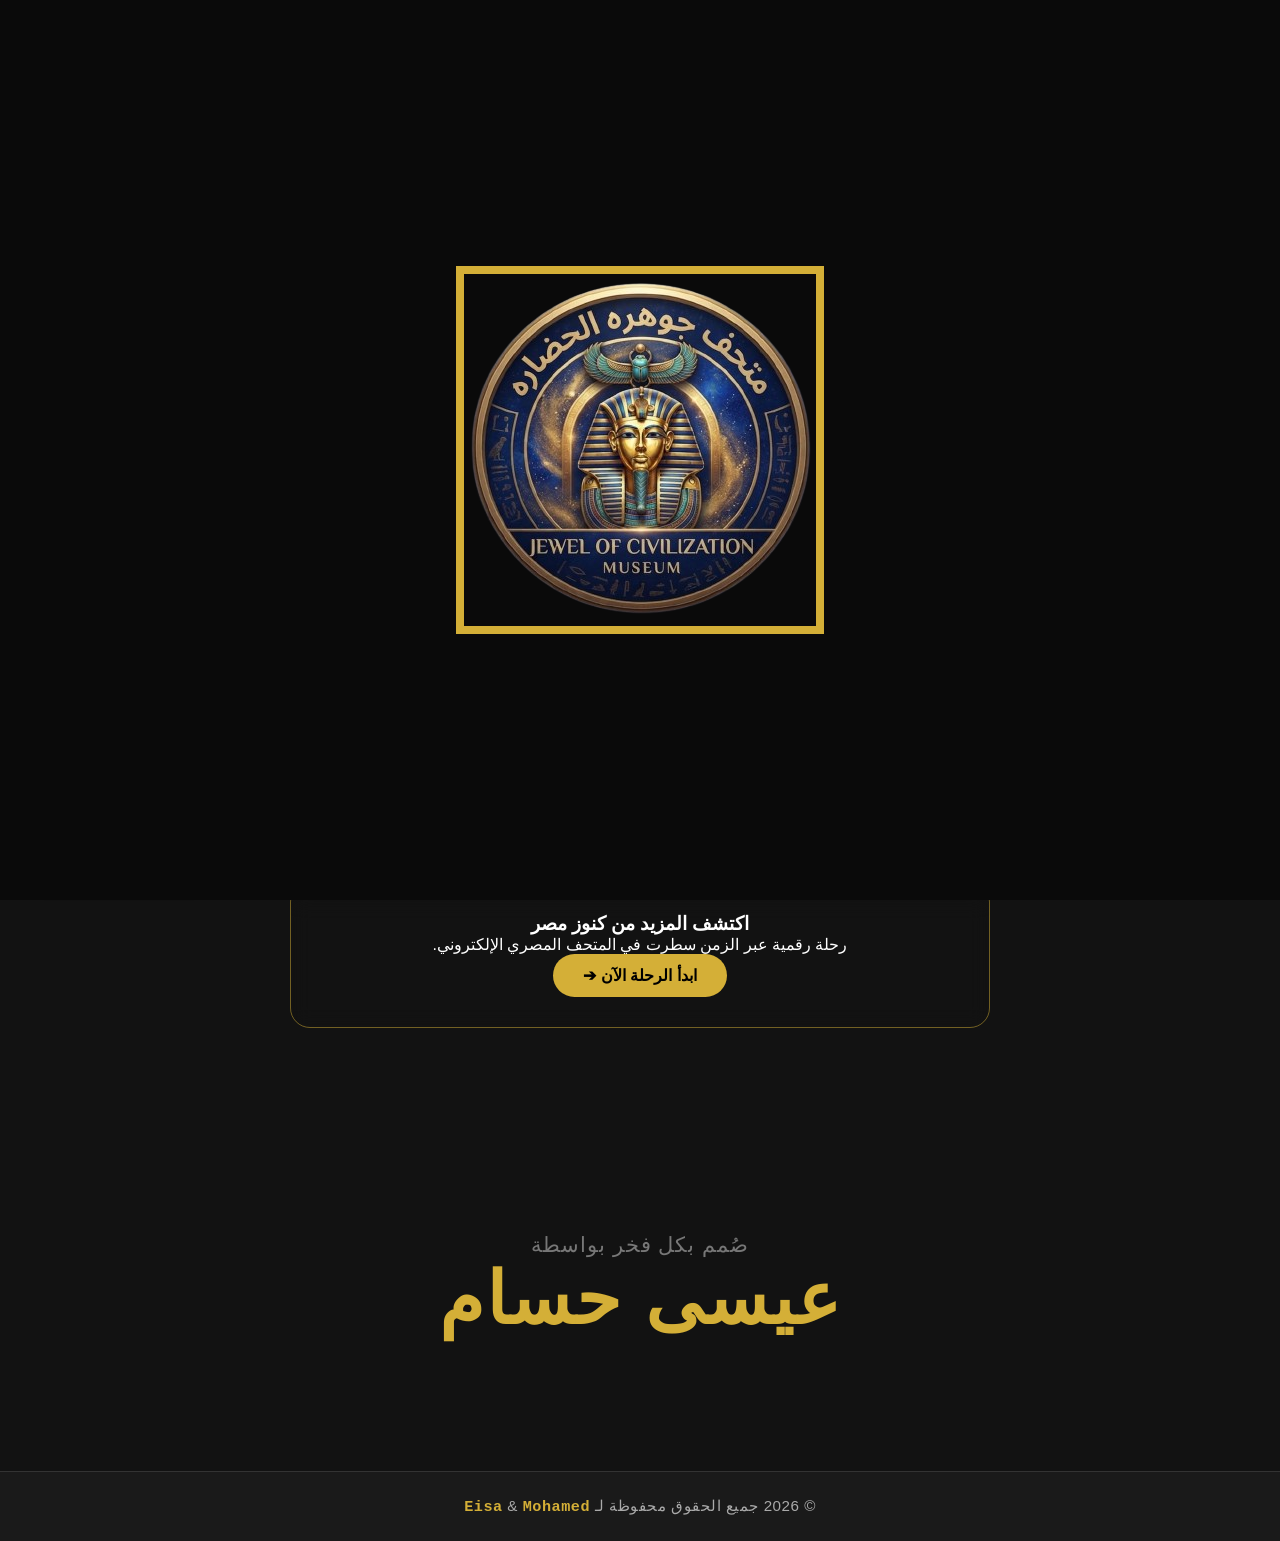
==== commit 0ad2f4c7: "Add files via upload" ====
--- a/index.html
+++ b/index.html
@@ -326,15 +326,11 @@
 
 
 
-<section class="visit-museum-section">
-    <div class="visit-card">
-        <div class="visit-icon">🏛️</div>
-        <h2>اكتشف المزيد من كنوزنا</h2>
-        <p>رحلة رقمية عبر الزمن تنتظرك في المتحف المصري الإلكتروني.</p>
-        <a href="https://egymonuments.gov.eg/" target="_blank" class="visit-btn">
-            ابدأ الرحلة الآن
-            <span class="btn-arrow">➔</span>
-        </a>
+<section class="hero-section"> <!-- استخدمنا نفس كلاس الإطار العلوي -->
+    <div class="hero-box"> <!-- نفس الحاوية -->
+        <h3>اكتشف المزيد من كنوز مصر</h3>
+        <p>رحلة رقمية عبر الزمن سطرت في المتحف المصري الإلكتروني.</p>
+        <a href="https://egymonuments.gov.eg/" target="_blank" class="main-btn">ابدأ الرحلة الآن ➔</a>
     </div>
 </section>
 
--- a/style.css
+++ b/style.css
@@ -1154,51 +1154,39 @@
 
 
 
-.visit-museum-section {
-    padding: 80px 20px;
-    display: flex;
-    justify-content: center;
-}
-
-.visit-card {
-    background: linear-gradient(145deg, #1e1e1e, #0f0f0f);
-    padding: 40px;
-    border-radius: 25px;
+.hero-box {
+    backdrop-filter: blur(10px);    /* تأثير الضبابية */
+    border: 1px solid rgba(212, 175, 55, 0.5); /* الحدود الذهبية */
+    border-radius: 20px;
+    padding: 30px;
     text-align: center;
-    border: 1px solid #d4af37;
-    max-width: 500px;
-    transition: transform 0.4s ease, box-shadow 0.4s ease;
-}
-
-.visit-card:hover {
-    transform: translateY(-10px);
-    box-shadow: 0 10px 30px rgba(212, 175, 55, 0.3);
-}
-
-.visit-icon {
-    font-size: 50px;
-    margin-bottom: 20px;
-}
-
-.visit-btn {
+    max-width: 700px;
+    margin: 0 auto;
+}
+
+/* تنسيق الزر ليكون متطابقاً مع التصميم العام */
+.main-btn {
     display: inline-flex;
     align-items: center;
-    gap: 10px;
-    margin-top: 25px;
+    justify-content: center;
+    gap: 8px;
     padding: 12px 30px;
-    background: #d4af37;
-    color: #000;
+    background: #d4af37; /* اللون الذهبي المميز لهويتك */
+    color: #000;         /* النص باللون الأسود للتباين */
     text-decoration: none;
     font-weight: bold;
-    border-radius: 50px;
-    transition: 0.3s;
-}
-
-.visit-btn:hover {
-    background: #fff;
-    transform: scale(1.05);
-}
-
+    border-radius: 50px; /* زوايا دائرية */
+    border: none;
+    transition: all 0.3s ease; /* نعومة في الحركة */
+    cursor: pointer;
+}
+
+/* تأثير عند مرور الماوس (Hover Effect) */
+.main-btn:hover {
+    background: #fff;    /* يتحول للون الأبيض عند الماوس */
+    transform: scale(1.05); /* تكبير بسيط جداً للزر */
+    box-shadow: 0 0 15px rgba(212, 175, 55, 0.5); /* توهج ذهبي خفيف */
+}
 
 
 
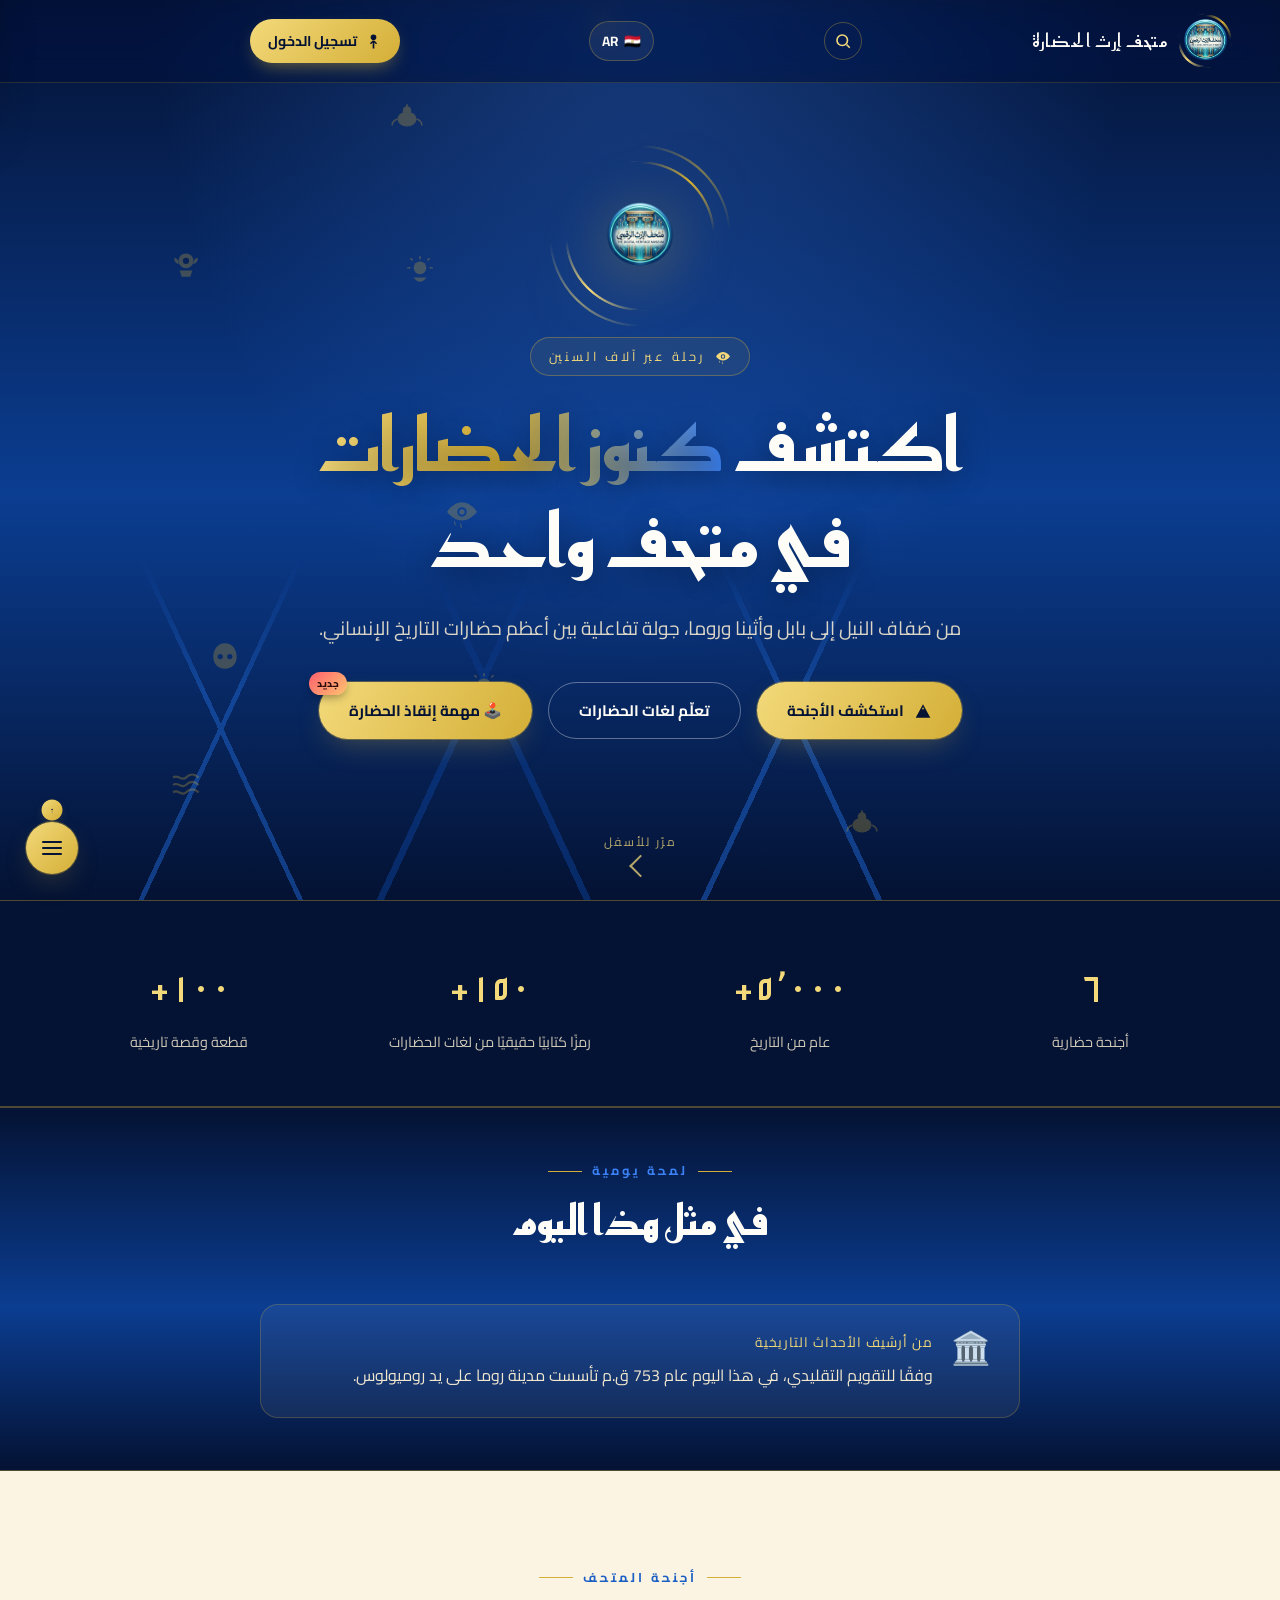
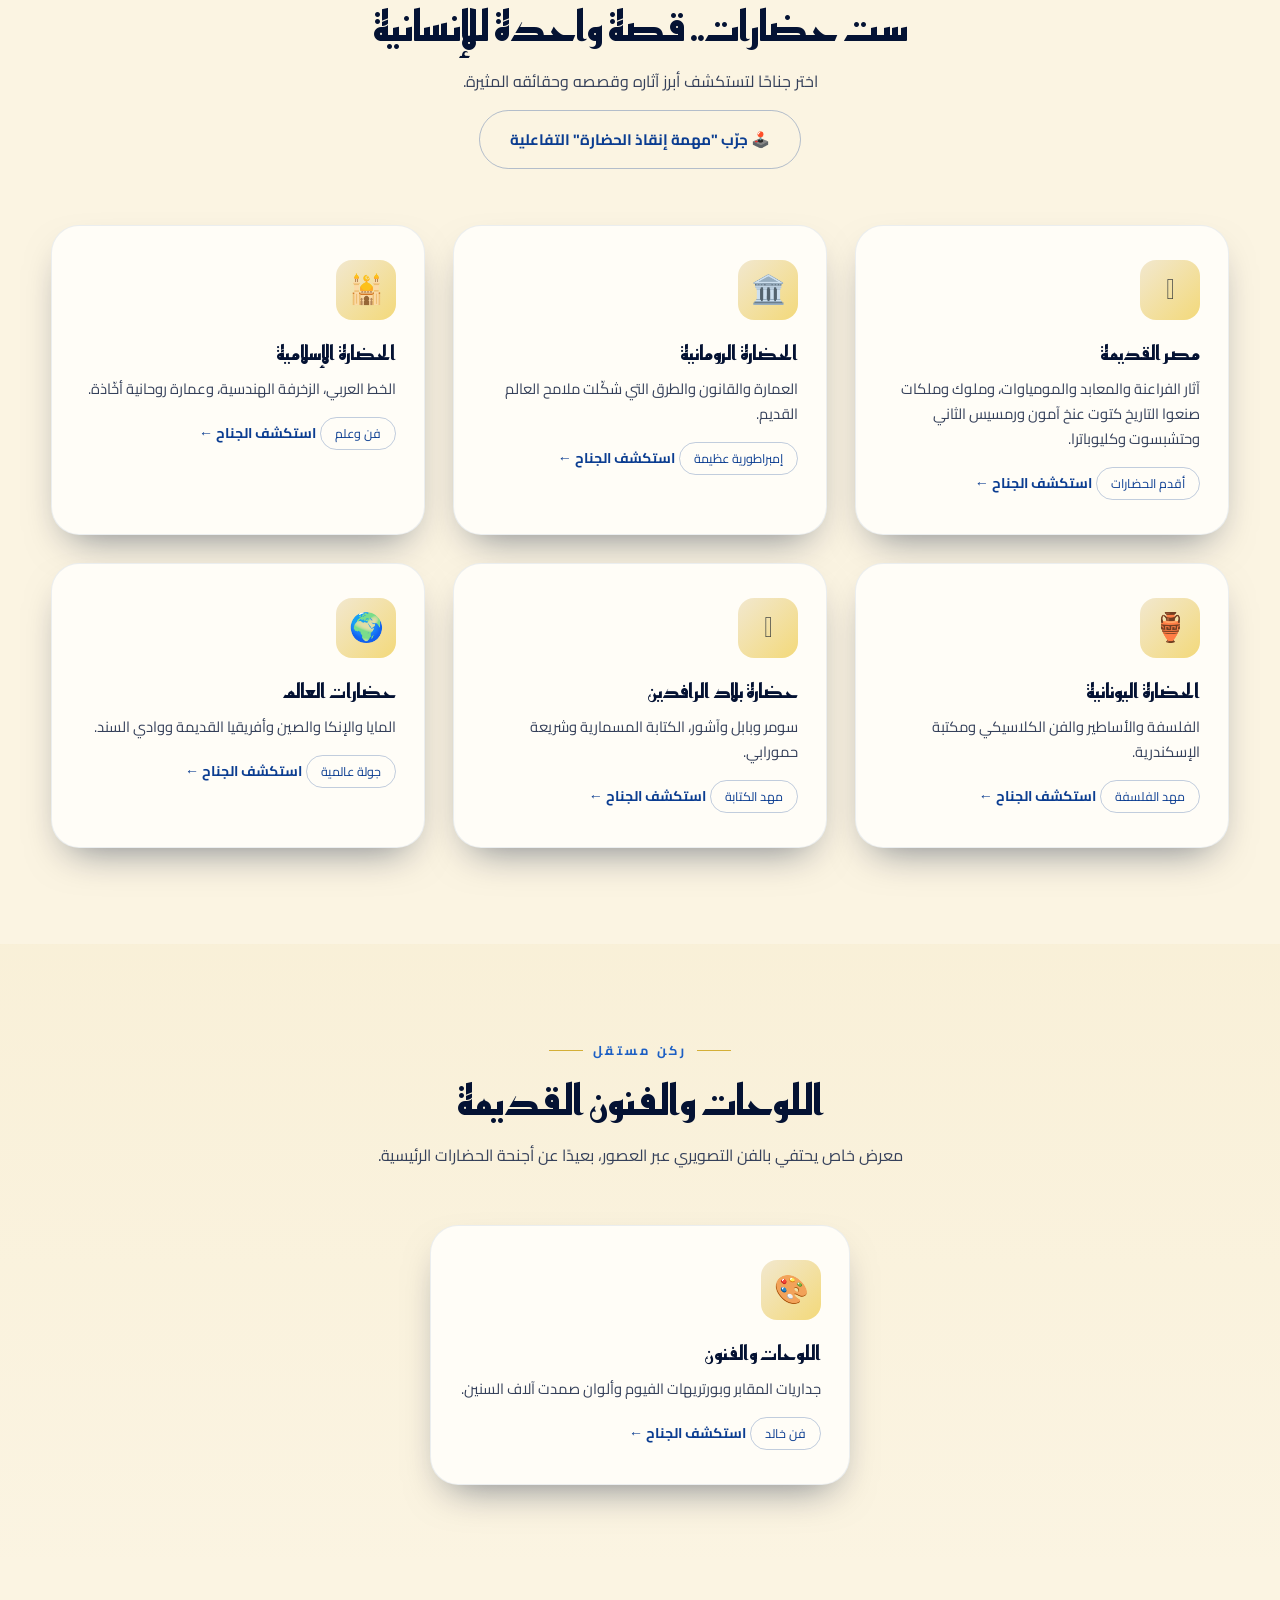
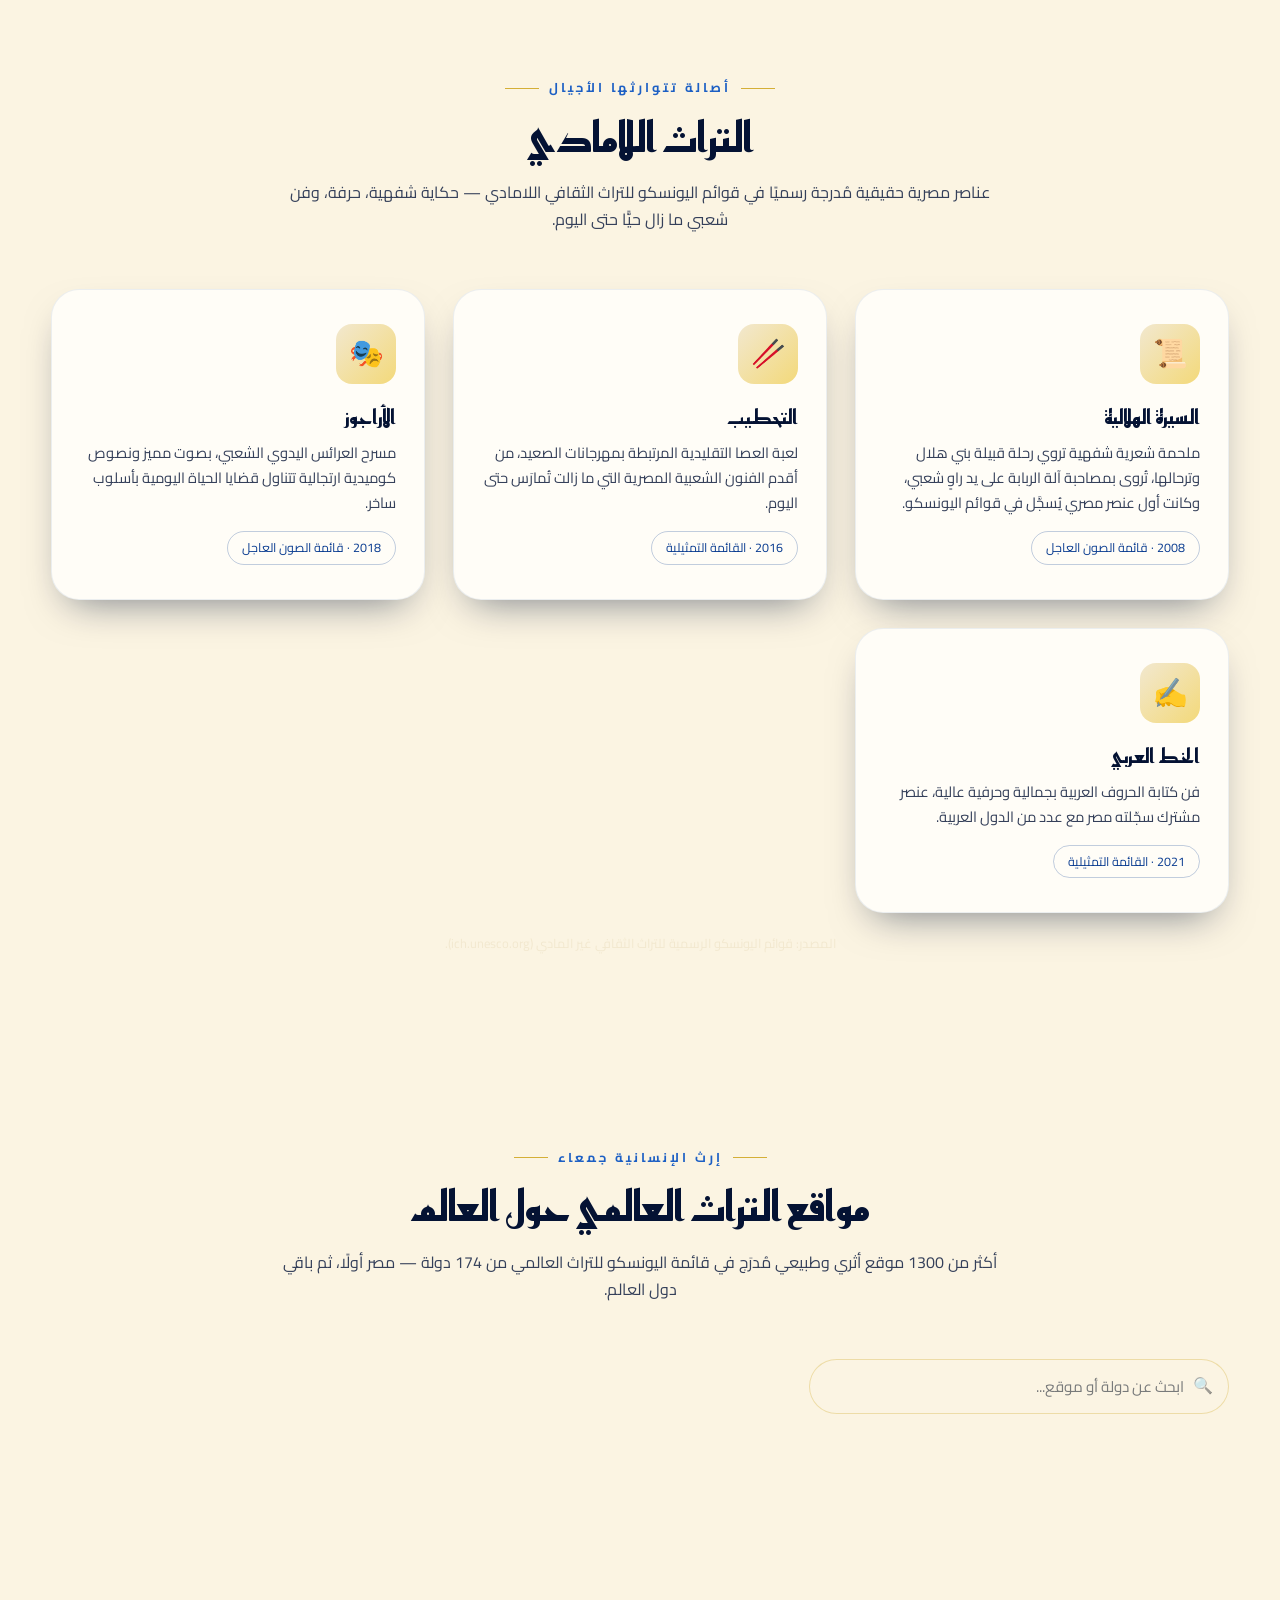
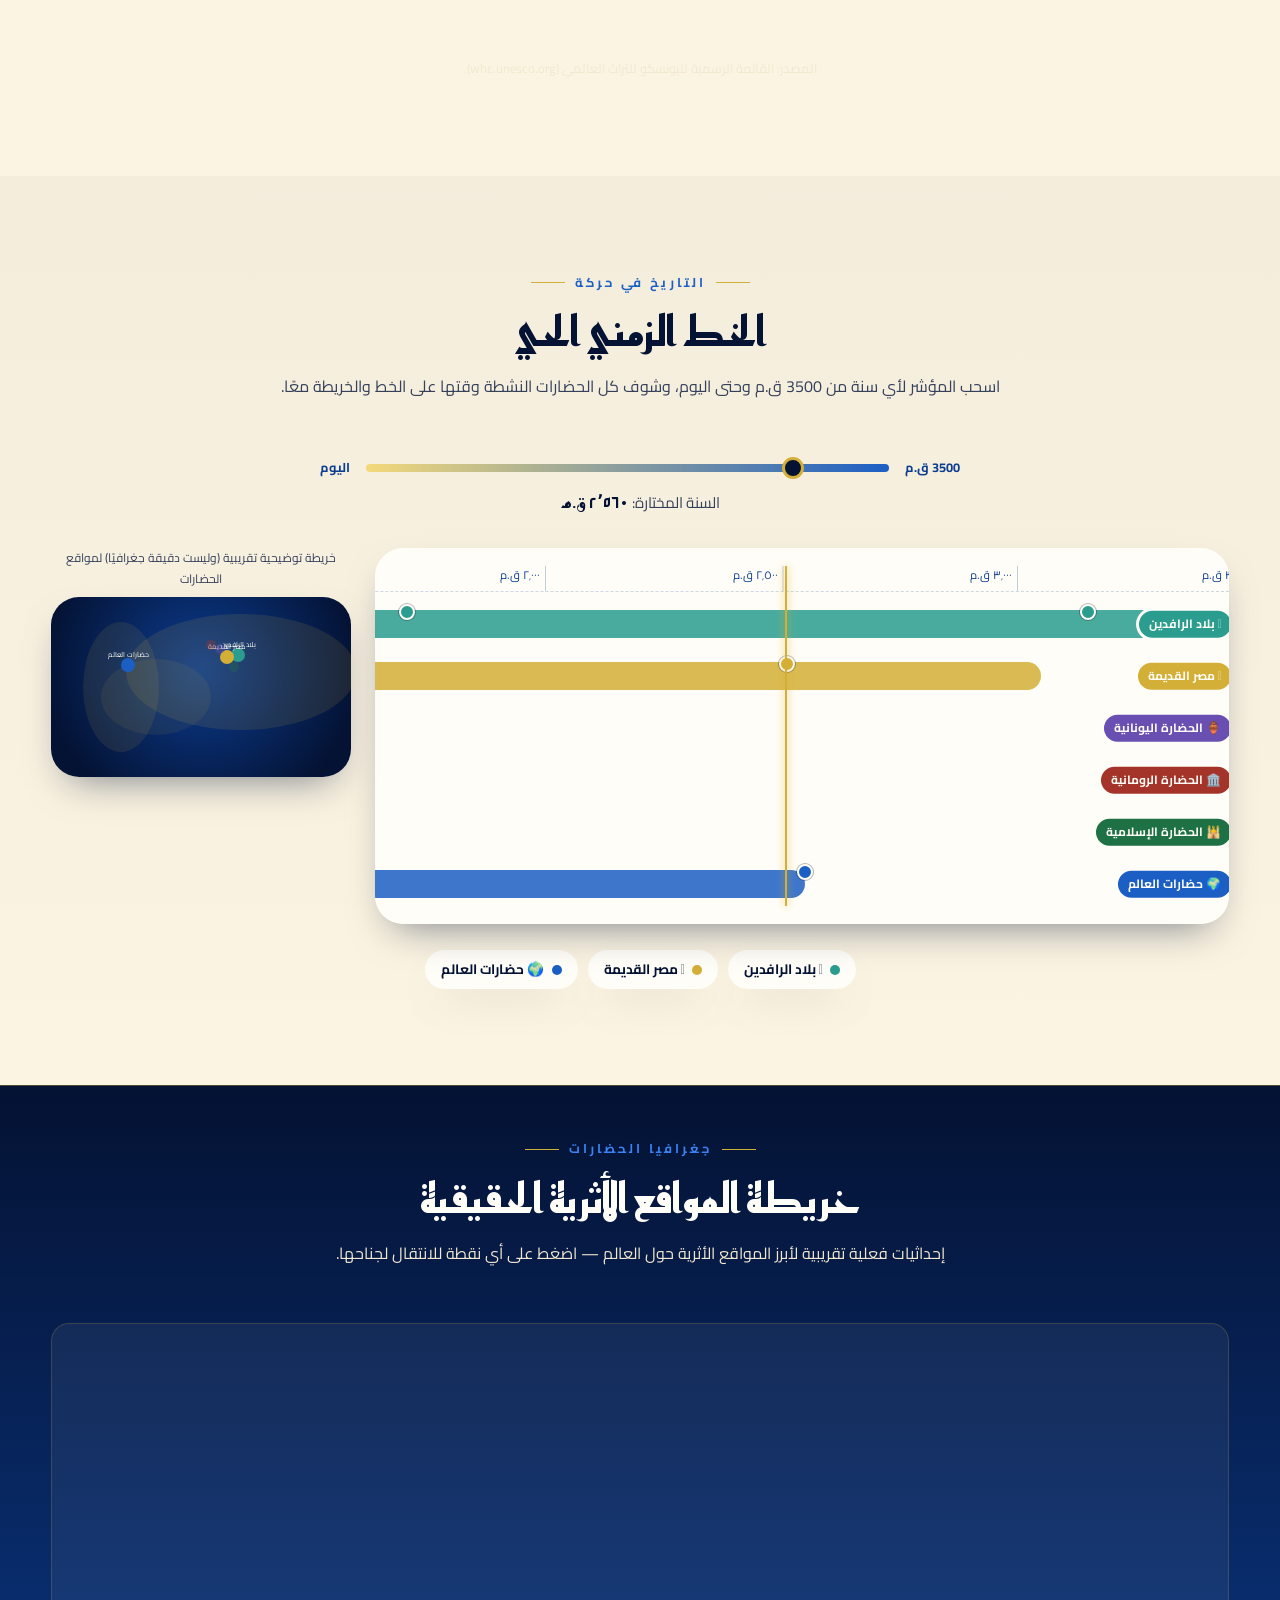
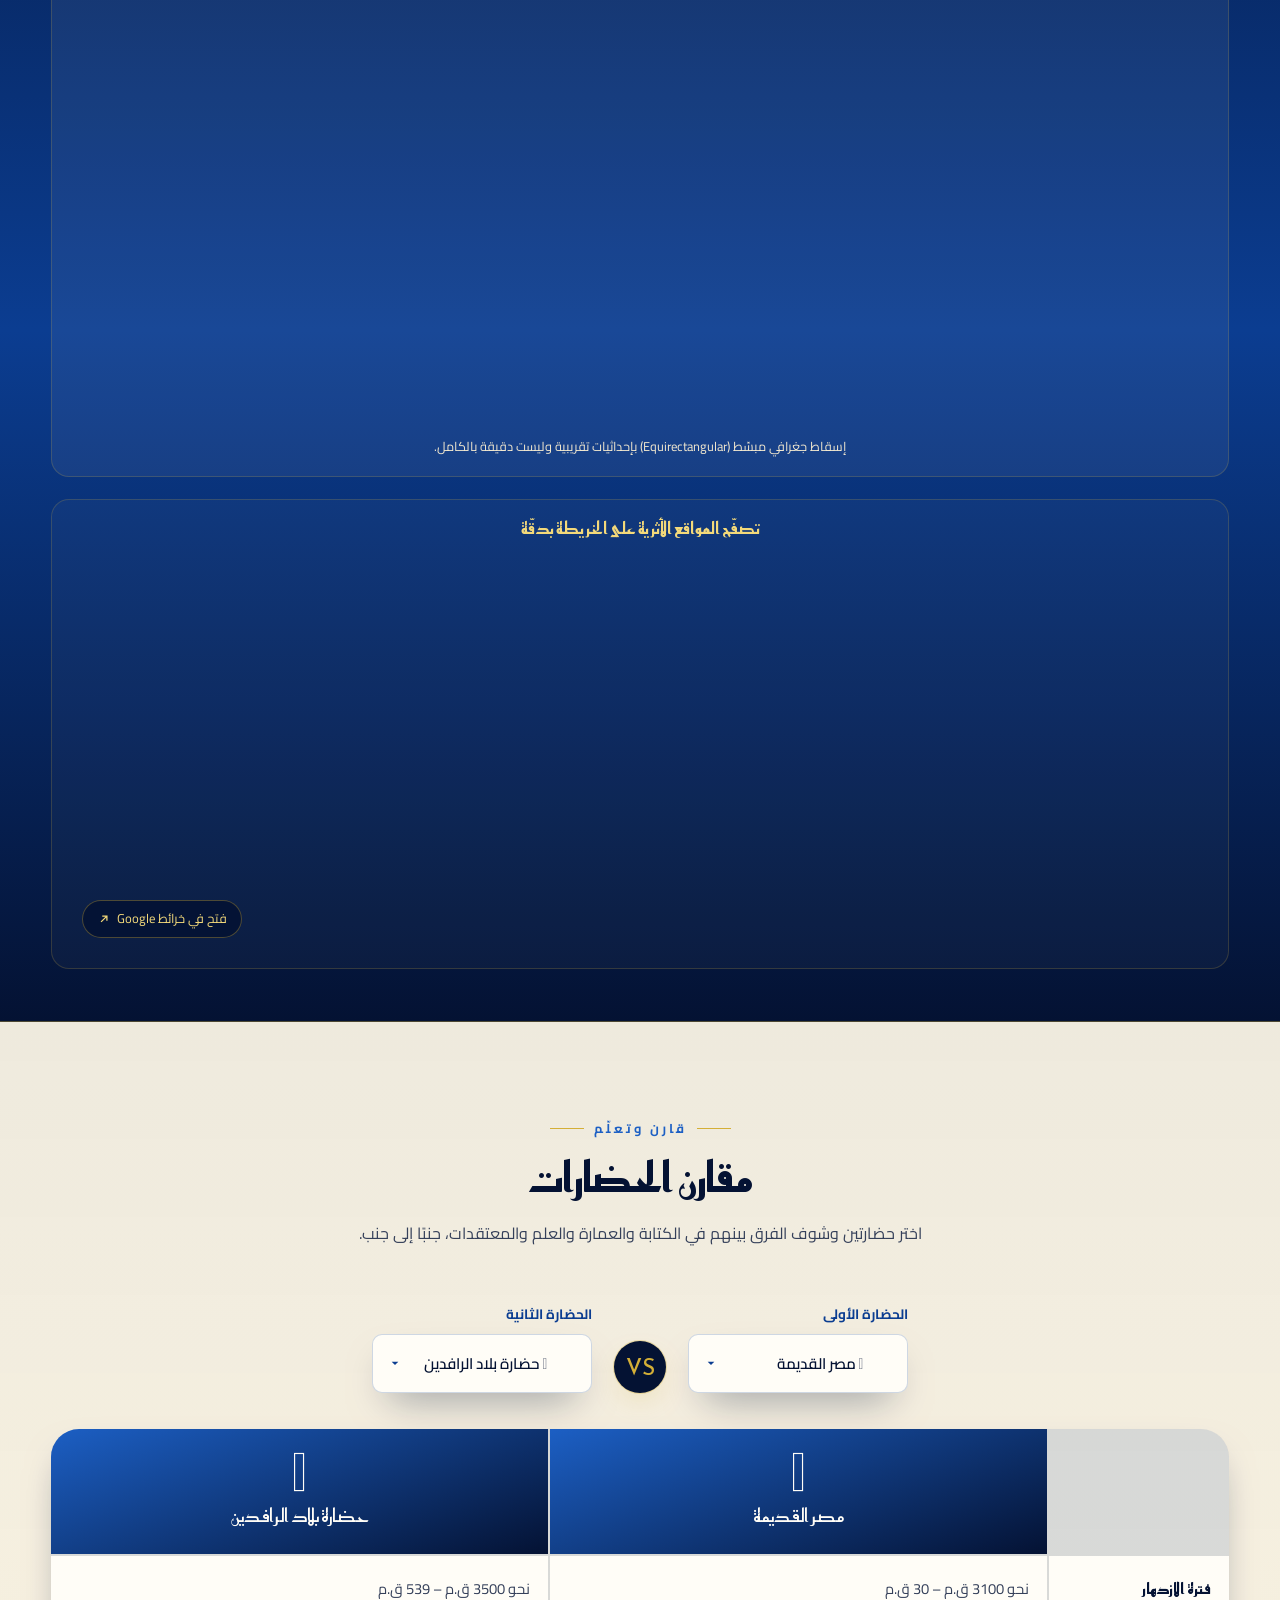
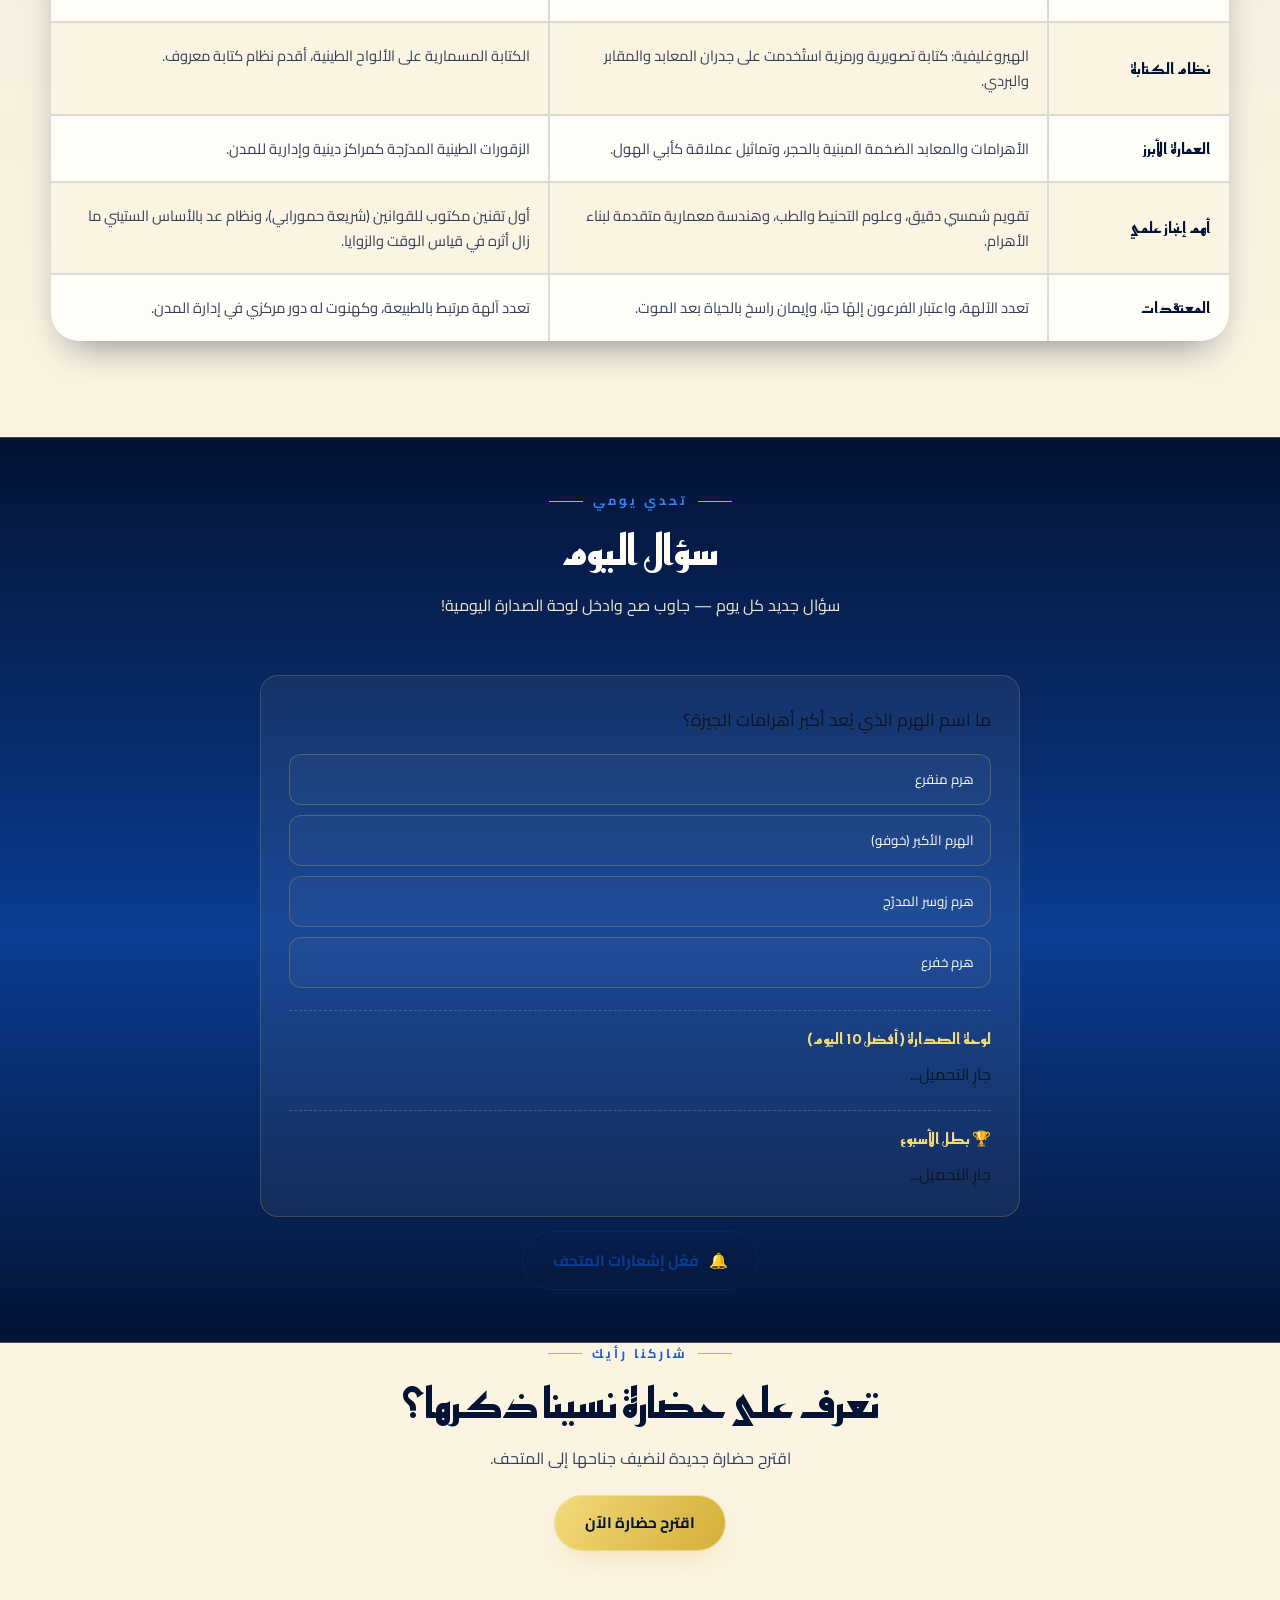
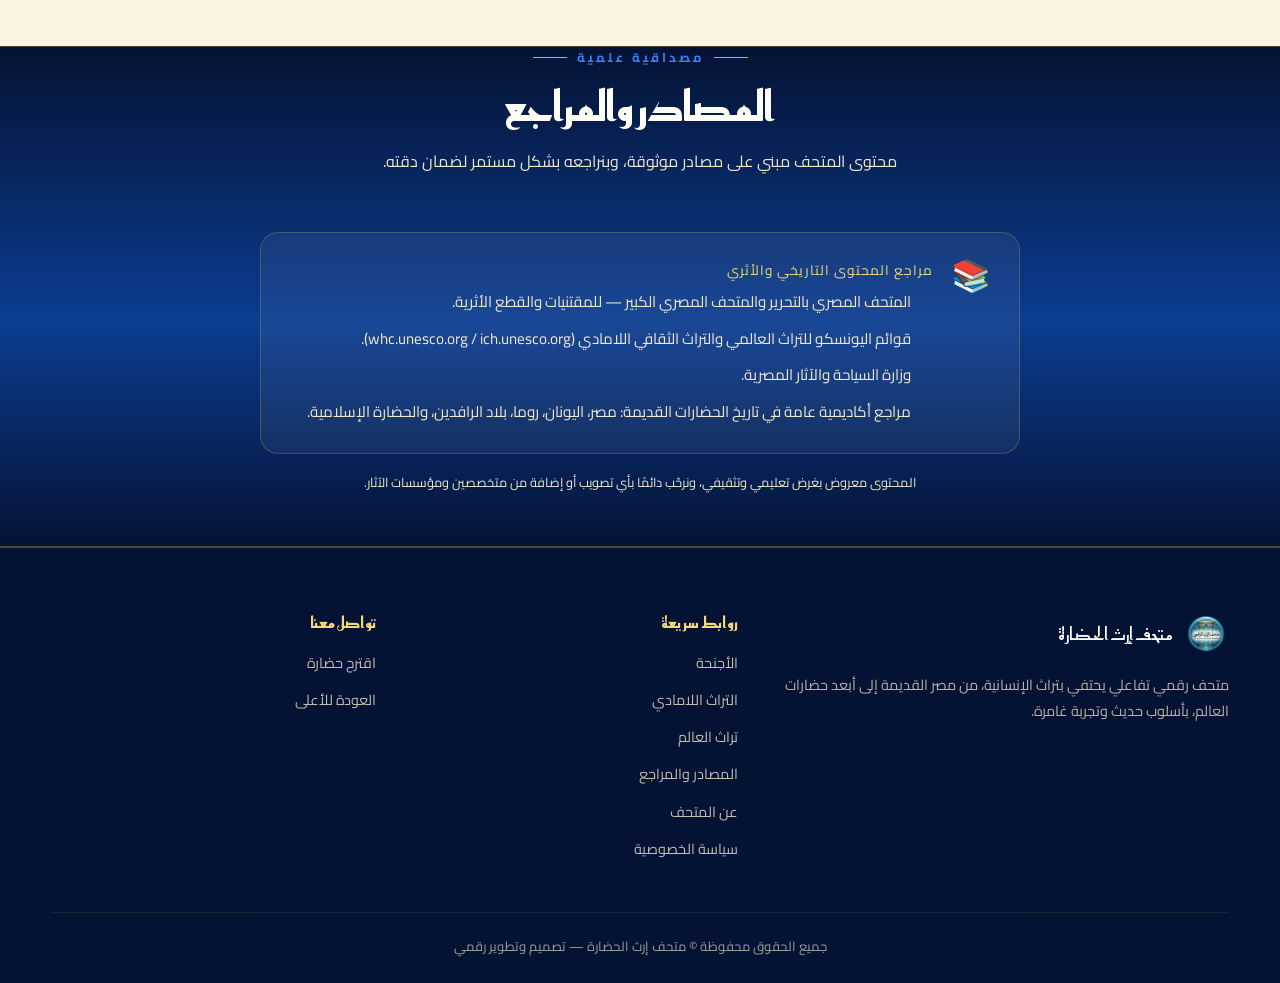
==== commit f5d717be: "Add files via upload" ====
--- a/index.html
+++ b/index.html
@@ -1,353 +1,1256 @@
-<!DOCTYPE html>
-<html lang="ar" dir="rtl">
-<head>
-    <meta charset="UTF-8">
-    <meta name="viewport" content="width=device-width, initial-scale=1.0">
-    <title>متحف جوهرة الحضارة</title>
-    <!-- ربط ملف التنسيق الخارجي -->
-    <link rel="stylesheet" href="style.css">
-
-    
-    <link rel="icon" type="image/png" href="LOGO-removebg-preview.png">
-    
-</head>
-<body>
-
-
-
-
-
-<div class="loader-container">
-    <div class="drawing-box">
-        <svg viewBox="0 0 100 100">
-            <rect x="5" y="5" width="90" height="90" fill="none" stroke="#d4af37" stroke-width="2" class="border-draw" />
-        </svg>
-        <img src="LOGO-removebg-preview.png" alt="photo"  class="tut-icon" >
-         
-    </div>
-
-</div>
-
-<!-- شريط التنقل العلوي المربوط بأقسام متحفك الحالية -->
-<nav class="main-navbar">
-    <div class="nav-logo">جوهرة الحضارة</div>
-    <ul class="nav-links">
-        <li><a href="javascript:void(0)" onclick="window.scrollTo({top: 0, behavior: 'smooth'})" class="active">الرئيسية</a></li>
-        <li><a href="javascript:void(0)" onclick="openWingsSection()">المعروضات</a></li>
-        <li><a href="javascript:void(0)" onclick="openAboutModal()">عن المتحف</a></li>
-        <li><a href="https://eisa-hosam.github.io/Portfolio/" target="_blank" class="nav-builder-btn">صانع المتحف</a></li>
-        <li><a href="https://wa.me/201142403263" target="_blank" class="contact-btn">تواصل معي</a></li>
-    </ul>
-</nav>
-
-
-
-
-
-<!-- ============================================================
- 
-=================================================================-->
-
-<div id="dyl-root">
-
-  <!-- الشريط الثابت اللي بيفضل ظاهر فوق بعد ما اليوزر ياخد نتيجته -->
-  <div class="dyl-topbar" id="dylTopbar">
-    <span class="dyl-topbar-text">
-      أنت تشبه <strong id="dylTopbarName"></strong>
-    </span>
-    <button class="dyl-topbar-retake" id="dylTopbarRetake">أعد الاختبار</button>
-    <button class="dyl-topbar-close" id="dylTopbarClose" aria-label="إغلاق">×</button>
-  </div>
-
-  <div class="dyl-overlay" id="dylOverlay">
-    <div class="dyl-frame" id="dylFrame">
-      <span class="dyl-corner tl"></span>
-      <span class="dyl-corner tr"></span>
-      <span class="dyl-corner bl"></span>
-      <span class="dyl-corner br"></span>
-      <button class="dyl-close" id="dylClose" aria-label="إغلاق">×</button>
-
-      <div id="dylStageWelcome">
-        <svg class="dyl-eye" viewBox="0 0 64 40" fill="none" stroke-width="1.5">
-          <path d="M2 20C14 4 50 4 62 20C50 36 14 36 2 20Z"/>
-          <circle cx="32" cy="20" r="8"/>
-          <circle cx="32" cy="20" r="2.5" fill="currentColor" style="color:var(--gold-400)"/>
-        </svg>
-        <p class="dyl-eyebrow">جوهرة الحضارة</p>
-        <h2 class="dyl-title">اكتشف أثرك</h2>
-        <p class="dyl-sub">
-          خمسة أسئلة تفصلك عن معرفة أي شخصية من مصر القديمة تشبه روحك.
-          هل أنت قائد، أم حكيم، أم مقاتل، أم صانع؟
-        </p>
-        <button class="dyl-btn" id="dylStart">ابدأ الرحلة</button>
-        <button class="dyl-skip" id="dylSkip">لا شكرًا، ادخل الموقع مباشرة</button>
-      </div>
-
-      <div id="dylStageQuiz" style="display:none;">
-        <div class="dyl-quiz-head">
-          <div class="dyl-progress-track"><div class="dyl-progress-fill" id="dylProgress"></div></div>
-          <span class="dyl-progress-label" id="dylProgressLabel">1 / 5</span>
-        </div>
-        <h3 class="dyl-question" id="dylQuestion"></h3>
-        <div class="dyl-options" id="dylOptions"></div>
-      </div>
-
-      <div id="dylStageResult" style="display:none;">
-        <span class="dyl-result-badge" id="dylResultBadge">أثرك هو</span>
-        <h2 class="dyl-result-name" id="dylResultName"></h2>
-        <p class="dyl-result-tag" id="dylResultTag"></p>
-        <p class="dyl-result-desc" id="dylResultDesc"></p>
-        <div class="dyl-result-actions">
-          <button class="dyl-btn" id="dylShare">شارك نتيجتك</button>
-          <button class="dyl-btn dyl-ghost" id="dylEnter">ادخل المتحف</button>
-        </div>
-      </div>
-
-    </div>
-  </div>
-</div>
-
-
-
-
-
-
-    <!-- رأس الصفحة والعنوان -->
-    <header>
-        <h1>متحف جوهرة الحضارة</h1>
-        <p>استكشف أقسام التاريخ والفن من مختلف حضارات العالم</p>
-    </header>
-
-    <div class="container" id="museum-gallery">
-
-        <!-- شاشة الدخول: تظهر أول ما اليوزر يوصل لقسم المعروضات -->
-        <div class="wings-intro" id="wingsIntro">
-            <span class="wings-intro-icon">𓂀</span>
-            <h2 class="wings-intro-title">اختر جناحك وابدأ رحلتك</h2>
-            <p class="wings-intro-text">
-                يضم متحف جوهرة الحضارة أربعة أجنحة رئيسية، كل جناح يحمل بين طياته
-                كنوزاً من عصر وحضارة مختلفة. اضغط الزر وابدأ الاستكشاف.
-            </p>
-            <button class="wings-start-btn" id="wingsStartBtn">ابدأ تصفح المتحف 🏛️</button>
-        </div>
-
-        <!-- شبكة الأقسام الأربعة: بتظهر بعد الضغط على زر البداية -->
-        <div class="wings-grid" id="wingsGrid">
-
-            <div class="wing-card" data-wing="egypt">
-                <div class="wing-card-img">
-                    <img src="https://i.pinimg.com/1200x/33/dd/d0/33ddd0e3c8a03cf49b24ab256ed4b805.jpg" alt="جناح الآثار المصرية القديمة">
-                </div>
-                <div class="wing-card-body">
-                    <h3>جناح الآثار المصرية القديمة <span>🇪🇬</span></h3>
-                    <p>15 قطعة أثرية خالدة تحكي قصة عظمة الحضارة الفرعونية.</p>
-                    <span class="wing-open-btn">ادخل الجناح ⟵</span>
-                </div>
-            </div>
-
-            <div class="wing-card" data-wing="leaders">
-                <div class="wing-card-img">
-                    <img src="https://encrypted-tbn0.gstatic.com/images?q=tbn:ANd9GcQ_RdEshCCbDY9v4u4yaC1QJnPsHlS-6uuB2fwwMeHxBQ&s=10" alt="جناح رؤساء العصر الحديث">
-                </div>
-                <div class="wing-card-body">
-                    <h3>رؤساء العصر الحديث <span>🏛️</span></h3>
-                    <p>محطات في تاريخ مصر الحديث من خلال قادتها الخمسة.</p>
-                    <span class="wing-open-btn">ادخل الجناح ⟵</span>
-                </div>
-            </div>
-
-            <div class="wing-card" data-wing="paintings">
-                <div class="wing-card-img">
-                    <img src="https://i.pinimg.com/1200x/62/f8/e5/62f8e5fca7ac1915616148f475ea503c.jpg" alt="قاعة اللوحات الفنية العالمية">
-                </div>
-                <div class="wing-card-body">
-                    <h3>قاعة اللوحات الفنية العالمية <span>🎨</span></h3>
-                    <p>روائع الفن التشكيلي العالمي عبر العصور المختلفة.</p>
-                    <span class="wing-open-btn">ادخل الجناح ⟵</span>
-                </div>
-            </div>
-
-            <div class="wing-card" data-wing="world">
-                <div class="wing-card-img">
-                    <img src="https://images.unsplash.com/photo-1552832230-c0197dd311b5?q=80&w=600" alt="جناح الآثار والحضارات العالمية">
-                </div>
-                <div class="wing-card-body">
-                    <h3>الآثار والحضارات العالمية <span>🌍</span></h3>
-                    <p>رحلة حول العالم بين أبرز آثار وحضارات الأمم القديمة.</p>
-                    <span class="wing-open-btn">ادخل الجناح ⟵</span>
-                </div>
-            </div>
-
-        </div>
-
-        <!-- عرض الجناح بعد فتحه: بيتحط فيه المعروضات الحقيقية بتاعت القسم -->
-        <div class="wing-open-view" id="wingOpenView">
-            <button class="wing-back-btn" id="wingBackBtn">⟶ العودة للأقسام</button>
-            <div class="section-title" id="wingOpenTitle"></div>
-            <main class="museum-container" id="wing-gallery"></main>
-        </div>
-
-    </div>
-
-    <!-- النافذة المنبثقة للتفاصيل (Modal) -->
-    <div id="museumModal" class="modal" onclick="closeMuseum(event)">
-        <div class="modal-content" onclick="event.stopPropagation()">
-            <button class="close-btn" onclick="closeMuseum()" aria-label="إغلاق نافذة التفاصيل">&times;</button>
-            <img id="modalImg" class="modal-img" src="" alt="صورة الأثر">
-            <div class="modal-details">
-                <h2 id="modalTitle">اسم القطعة</h2>
-                <h4 id="modalArtist">المصدر</h4>
-                <p id="modalDesc">الشرح والتفاصيل...</p>
-                <button class="listen-btn" id="listenBtn" onclick="toggleReadAloud()" aria-label="استماع لوصف القطعة">
-                    🔊 استمع للوصف
-                </button>
-            </div>
-        </div>
-    </div>
-
-
-<!-- زر إمكانية الوصول العائم لخدمة زوار ذوي الهمم -->
-    <button class="a11y-toggle-btn" id="a11yToggleBtn" aria-label="فتح قائمة إمكانية الوصول">♿</button>
-
-    <div class="a11y-panel" id="a11yPanel">
-        <div class="a11y-panel-head">
-            <h3>إمكانية الوصول</h3>
-            <button class="a11y-close-btn" id="a11yCloseBtn" aria-label="إغلاق">&times;</button>
-        </div>
-
-        <div class="a11y-group">
-            <span class="a11y-group-label">حجم الخط</span>
-            <div class="a11y-btn-row">
-                <button id="a11yFontDown" aria-label="تصغير الخط">A-</button>
-                <button id="a11yFontReset" aria-label="حجم الخط الافتراضي">A</button>
-                <button id="a11yFontUp" aria-label="تكبير الخط">A+</button>
-            </div>
-        </div>
-
-        <div class="a11y-group">
-            <button class="a11y-option-btn" id="a11yContrastBtn">
-                🌓 تباين عالٍ
-            </button>
-        </div>
-
-        <div class="a11y-group">
-            <button class="a11y-option-btn" id="a11yMotionBtn">
-                🎞️ إيقاف الحركة والأنيميشن
-            </button>
-        </div>
-
-        <div class="a11y-group">
-            <button class="a11y-option-btn" id="a11yReadingBtn">
-                🔤 خط أوضح للقراءة
-            </button>
-        </div>
-
-        <div class="a11y-group">
-            <button class="a11y-option-btn a11y-reset-btn" id="a11yResetAllBtn">
-                ↺ إعادة كل الإعدادات
-            </button>
-        </div>
-    </div>
-
-<!-- زر التواصل العائم -->
-    <button class="suggest-btn" onclick="openSuggestModal()">💡 اقترح قطعة للمتحف</button>
-
-    <!-- نافذة الاقتراحات المنبثقة (Suggestion Modal) -->
-    <div id="suggestModal" class="modal" onclick="closeSuggestModal(event)">
-        <div class="modal-content suggest-box" onclick="event.stopPropagation()">
-            <button class="close-btn" onclick="closeSuggestModal()" aria-label="إغلاق نافذة الاقتراحات">&times;</button>
-            
-            <div class="suggest-form">
-                <h2>اقتراح قطعة أثرية جديدة 📜</h2>
-                <p>إذا كانت هناك قطعة تريد إضافتها ومعلومات عنها غير متوفرة في المتحف، شاركها معنا!</p>
-                
-                <label>اسمك الكريم:</label>
-                <input type="text" id="visitorName" placeholder="اكتب اسمك هنا...">
-                
-                <label>اسم القطعة الأثرية/اللوحة:</label>
-                <input type="text" id="artifactName" placeholder="مثال: تمثال الذهب، لوحة العشاء الأخير...">
-                
-                <label>المعلومات المتوفرة لديك عنها:</label>
-                <textarea id="artifactInfo" rows="4" placeholder="اكتب هنا كل التفاصيل والمعلومات التي تعرفها عن هذه القطعة..."></textarea>
-                
-                <button class="send-whatsapp-btn" onclick="sendToWhatsApp()">إرسال الاقتراح عبر الواتساب 🚀</button>
-            </div>
-        </div>
-    </div>
-
-
-
-
-
-
-
-
-    
-<!-- النافذة المنبثقة (عن المتحف ) -->
-<div id="aboutModal" class="custom-modal">
-    <div class="modal-card">
-        <span class="close-modal-btn" onclick="closeAboutModal()" role="button" tabindex="0" aria-label="إغلاق" onkeydown="if(event.key==='Enter'||event.key===' '){closeAboutModal();}">&times;</span>
-        
-        <div class="modal-info-section">
-            <h2>متحف جوهرة الحضارة</h2>
-            <p>متحف رقمي تفاعلي تم تأسيسه ليكون نافذة تضيء على روائع التاريخ والفنون الإنسانية. يضم المتحف أجنحة متكاملة تأخذ الزائر في رحلة عبر الزمن لاستكشاف عظمة الآثار المصرية القديمة، وأشهر اللوحات الفنية العالمية.</p>
-        </div>
-
-
-              <hr style="border: 0; border-top: 1px solid rgba(255,204,0,0.3); margin: 20px 0;">
-                <div class="modal-info-section">
-            <h2>لغات البرمجه المستخدم </h2>
-            <img src="https://encrypted-tbn0.gstatic.com/images?q=tbn:ANd9GcRsubI1xnS2EsbFC7IKOtHXy3o2yp5zNGHX8-mLk-0nVw&s" alt="photo" class="ph">
-            <img src="https://encrypted-tbn0.gstatic.com/images?q=tbn:ANd9GcQNrurcR0ZLYAWuQp1Pwhc8FwY7weNpfBqzk2ITA3U5rg&s=10" alt="photo" class="ph">
-             <img src="https://encrypted-tbn0.gstatic.com/images?q=tbn:ANd9GcREJ3KVBMzGEhQoq8tylfrG2LNV1DQIRrswahNq08YeCA&s" alt="photo" class="ph">           
-            <p>تم استخدام احدث لغات البرمجه في تصميم هذا الموقع و هي <strong>{HTML5 ,Css3 ,javascript}</strong></p>
-        </div>
-        
-        <button class="modal-close-bottom-btn" onclick="closeAboutModal()">إغلاق</button>
-    </div>
-</div>
-
-<!-- كود الجافا سكريبت البسيط لتشغيل الفتح والإغلاق -->
-<script>
-function openAboutModal() {
-    document.getElementById("aboutModal").style.display = "flex";
-}
-function closeAboutModal() {
-    document.getElementById("aboutModal").style.display = "none";
-}
-// إغلاق النافذة إذا ضغط الزائر خارج المربع الأسود
-window.onclick = function(event) {
-    let modal = document.getElementById("aboutModal");
-    if (event.target == modal) {
-        modal.style.display = "none";
-    }
-}
-</script>
-
-
-
-<section class="hero-section"> <!-- استخدمنا نفس كلاس الإطار العلوي -->
-    <div class="hero-box"> <!-- نفس الحاوية -->
-        <h3>اكتشف المزيد من كنوز مصر</h3>
-        <p>رحلة رقمية عبر الزمن سطرت في المتحف المصري الإلكتروني.</p>
-        <a href="https://egymonuments.gov.eg/" target="_blank" class="main-btn">ابدأ الرحلة الآن ➔</a>
-    </div>
-</section>
-
-
-<!-- قسم التوقيع السينمائي الكبير في منتصف الصفحة -->
-<div class="cinema-signature-wrapper">
-    <p class="sub-signature-text">صُمم بكل فخر بواسطة</p>
-    <h1 class="giant-proud-name">عيسى حسام</h1>
-</div>
-
-<!-- تذييل الصفحة وحقوق الملكية الفكرية -->
-    <footer>
-        <p>&copy; 2026 جميع الحقوق محفوظة لـ <span class="owner-name">Eisa</span> & <span class="owner-name">Mohamed</span></p>
-    </footer>
-
-
-    <!-- ربط ملف البرمجة الخارجي -->
-    <script src="script.js"></script>
-</body>
+<!DOCTYPE html>
+<html lang="ar" dir="rtl" translate="no">
+<head>
+<meta charset="UTF-8">
+<meta name="google" content="notranslate">
+<meta name="viewport" content="width=device-width, initial-scale=1.0">
+<title>متحف إرث الحضارة | رحلة عبر تاريخ الإنسانية</title>
+<meta name="description" content="متحف رقمي تفاعلي يجمع كنوز مصر القديمة وحضارات العالم: مصر، الرومان، الإسلام، اليونان، بلاد الرافدين وحضارات العالم، مع قسم تفاعلي لتعلم الهيروغليفية.">
+<meta name="keywords" content="متحف رقمي, حضارات, مصر القديمة, هيروغليفية, تاريخ, آثار, رومان, يونان, بلاد الرافدين, العراق, الإسكندر, رمسيس">
+<meta property="og:type" content="website">
+<meta property="og:title" content="متحف إرث الحضارة | رحلة عبر تاريخ الإنسانية">
+<meta property="og:description" content="متحف رقمي تفاعلي يجمع كنوز مصر القديمة وحضارات العالم، مع خط زمني حي، مقارن حضارات، واختبار شخصية تاريخية.">
+<meta property="og:image" content="logo.png">
+<meta property="og:locale" content="ar_AR">
+<meta name="twitter:card" content="summary_large_image">
+<meta name="twitter:title" content="متحف إرث الحضارة">
+<meta name="twitter:description" content="رحلة تفاعلية عبر تاريخ الإنسانية.. أجنحة، خط زمني حي، ولعبة تعلّم اللغات القديمة.">
+<meta name="twitter:image" content="logo.png">
+<meta name="theme-color" content="#0b3d91">
+<link rel="manifest" href="manifest.json">
+<link rel="icon" href="logo.png" type="image/png">
+<link rel="preconnect" href="https://fonts.googleapis.com">
+<link href="https://fonts.googleapis.com/css2?family=Reem+Kufi:wght@400..700&family=Cairo:wght@300;400;600;700;800&display=swap" rel="stylesheet">
+<link rel="stylesheet" href="style.css">
+<link rel="stylesheet" href="features.css">
+<link rel="stylesheet" href="mission-game.css">
+<link rel="stylesheet" href="additions.css">
+</head>
+<body>
+<!-- =====================================================================
+     مستودع الرموز (SVG Sprite) - يُستخدم في شعار الموقع، البطل، الهيروغليفية
+     ===================================================================== -->
+<svg class="icon-sprite" xmlns="http://www.w3.org/2000/svg">
+  <symbol id="hg-ankh" viewBox="0 0 24 24"><path fill="currentColor" d="M12 2a4 4 0 1 0 0 8 4 4 0 0 0 0-8Zm-1.2 8.6L7 14.4l1.4 1.4 2.4-2.4V22h2.4v-8.6l2.4 2.4 1.4-1.4-3.8-3.8a5.9 5.9 0 0 1-2.4 0Z"/></symbol>
+  <symbol id="hg-eye" viewBox="0 0 64 64"><path fill="currentColor" d="M4 30c8-14 20-18 28-18s20 4 28 18c-8 10-18 16-28 16S12 40 4 30Zm28-9a9 9 0 1 0 0 18 9 9 0 0 0 0-18Zm0 4a5 5 0 1 1 0 10 5 5 0 0 1 0-10Zm-2 24c-2 6-2 10 2 12M18 46c-2 4-1 8 3 10"/></symbol>
+  <symbol id="hg-sun" viewBox="0 0 64 64"><circle cx="32" cy="26" r="12" fill="currentColor"/><path stroke="currentColor" stroke-width="3" d="M8 26h6M50 26h6M32 4v6M14 8l4 4M50 8l-4 4"/><path fill="currentColor" d="M20 44c4 6 8 8 12 8s8-2 12-8H20Z"/></symbol>
+  <symbol id="hg-scarab" viewBox="0 0 64 64"><ellipse cx="32" cy="34" rx="18" ry="14" fill="currentColor"/><circle cx="32" cy="18" r="8" fill="currentColor"/><path stroke="currentColor" stroke-width="3" fill="none" d="M14 34c-6 2-10 6-10 12M50 34c6 2 10 6 10 12M32 20V6"/></symbol>
+  <symbol id="hg-owl" viewBox="0 0 64 64"><path fill="currentColor" d="M32 8C18 8 10 20 10 34c0 12 8 22 22 22s22-10 22-22C54 20 46 8 32 8Zm-9 20a5 5 0 1 1 0 10 5 5 0 0 1 0-10Zm18 0a5 5 0 1 1 0 10 5 5 0 0 1 0-10ZM32 42l-5 8h10l-5-8Z"/></symbol>
+  <symbol id="hg-lion" viewBox="0 0 64 64"><circle cx="32" cy="26" r="14" fill="currentColor"/><circle cx="32" cy="26" r="6" fill="var(--blue-deep,#041233)"/><path fill="currentColor" d="M10 20a10 10 0 0 1 8 12 10 10 0 0 1-8-12Zm44 0a10 10 0 0 0-8 12 10 10 0 0 0 8-12Z"/><path fill="currentColor" d="M20 44h24l-4 12H24l-4-12Z"/></symbol>
+  <symbol id="hg-water" viewBox="0 0 64 64"><path stroke="currentColor" stroke-width="4" fill="none" d="M4 20c8-8 16 8 24 0s16-8 24 0M4 34c8-8 16 8 24 0s16-8 24 0M4 48c8-8 16 8 24 0s16-8 24 0"/></symbol>
+  <symbol id="hg-star" viewBox="0 0 64 64"><path fill="currentColor" d="m32 4 7 18 19 2-14 13 4 19-16-10-16 10 4-19-14-13 19-2z"/></symbol>
+  <symbol id="hg-jar" viewBox="0 0 64 64"><path fill="currentColor" d="M22 8h20v8l6 8v28a6 6 0 0 1-6 6H22a6 6 0 0 1-6-6V24l6-8V8Z"/><rect x="24" y="4" width="16" height="6" fill="currentColor"/></symbol>
+  <symbol id="hg-feather" viewBox="0 0 64 64"><path fill="currentColor" d="M32 4c6 10 6 20 2 30-4 10-10 18-10 26h-4c2-10 6-18 8-26-8 4-14 12-16 20l-4-2c4-16 14-28 24-48Z"/></symbol>
+  <symbol id="hg-snake" viewBox="0 0 64 64"><path stroke="currentColor" stroke-width="5" fill="none" stroke-linecap="round" d="M10 54c10 0 6-14 16-14s6 14 16 14 6-14 16-14"/><circle cx="10" cy="10" r="5" fill="currentColor"/></symbol>
+  <symbol id="hg-falcon" viewBox="0 0 64 64"><path fill="currentColor" d="M32 6c4 8 16 10 26 8-8 8-10 14-8 22-8-2-16 2-20 10-4-8-12-12-20-10 2-8 0-14-8-22 10 2 22 0 26-8-6 6-12 8-18 8 8 8 12 20 22 22 10-2 14-14 22-22-6 0-12-2-18-8h-4Z"/></symbol>
+  <symbol id="hg-hand" viewBox="0 0 64 64"><path fill="currentColor" d="M20 60V30l-8-14 5-3 9 14V10h6v18l4-16 6 1-4 20 6-14 5 2-6 16h6l4-10 5 2-6 15v16H20Z"/></symbol>
+  <symbol id="hg-hand2" viewBox="0 0 64 64"><path fill="currentColor" d="M14 58V28h36v30a6 6 0 0 1-6 6H20a6 6 0 0 1-6-6ZM20 28V8h6v20h-6Zm9 0V4h6v24h-6Zm9 0V8h6v20h-6Z"/></symbol>
+  <symbol id="hg-mouth" viewBox="0 0 64 64"><path fill="currentColor" d="M6 32c8-10 20-14 26-14s18 4 26 14c-8 10-20 14-26 14S14 42 6 32Z"/></symbol>
+  <symbol id="hg-basket" viewBox="0 0 64 64"><path fill="currentColor" d="M10 24h44l-6 32H16L10 24Z"/><path stroke="currentColor" stroke-width="3" fill="none" d="M14 24C14 12 22 6 32 6s18 6 18 18"/></symbol>
+  <symbol id="hg-gate" viewBox="0 0 64 64"><path fill="currentColor" d="M10 58V16l22-12 22 12v42H44V28H20v30H10Z"/></symbol>
+  <symbol id="hg-turtle" viewBox="0 0 64 64"><ellipse cx="32" cy="34" rx="20" ry="14" fill="currentColor"/><circle cx="12" cy="26" r="6" fill="currentColor"/><path fill="currentColor" d="M14 48 6 58M50 48l8 10M14 20 6 10M50 20l8-10"/></symbol>
+  <symbol id="hg-frog" viewBox="0 0 64 64"><ellipse cx="32" cy="38" rx="16" ry="14" fill="currentColor"/><circle cx="20" cy="20" r="7" fill="currentColor"/><circle cx="44" cy="20" r="7" fill="currentColor"/><path fill="currentColor" d="M10 46 2 60M54 46l8 14M22 50l-6 12M42 50l6 12"/></symbol>
+  <symbol id="hg-ibis" viewBox="0 0 64 64"><path fill="currentColor" d="M46 8c-10 2-16 10-16 18l-22 2 2 6 20-2c0 6 2 10 6 14l-14 12 4 4 14-12c4 3 9 4 14 3l-2-6c-8 2-14-2-16-10 8-2 12-8 14-16l-4-1c-2 6-5 10-10 11 1-6 4-9 10-11l0-12Z"/></symbol>
+  <symbol id="hg-mountain" viewBox="0 0 64 64"><path fill="currentColor" d="M4 54 22 20l10 14 8-10 20 30H4Z"/></symbol>
+  <symbol id="hg-house" viewBox="0 0 64 64"><path fill="currentColor" d="M32 6 58 26v32H38V40H26v18H6V26L32 6Z"/></symbol>
+  <symbol id="hg-chick" viewBox="0 0 64 64"><circle cx="34" cy="24" r="12" fill="currentColor"/><circle cx="26" cy="20" r="3" fill="var(--blue-deep,#041233)"/><path fill="currentColor" d="M14 24l8 2-2 6-8-2 2-6ZM24 36c-4 10-6 18-2 24h24c4-6 2-14-2-24H24Z"/></symbol>
+  <symbol id="hg-leaf" viewBox="0 0 64 64"><path fill="currentColor" d="M32 4c14 6 22 18 22 30 0 14-10 26-22 26S10 48 10 34c0-12 8-24 22-30Zm0 8v42" stroke="var(--blue-deep,#041233)" stroke-width="2"/></symbol>
+  <symbol id="hg-viper" viewBox="0 0 64 64"><path stroke="currentColor" stroke-width="5" stroke-linecap="round" fill="none" d="M8 20c10-8 6 12 16 12s6-16 16-8 6 20 16 12"/></symbol>
+  <symbol id="hg-arm" viewBox="0 0 64 64"><path fill="currentColor" d="M6 30h34l14-14 5 5-16 16H6v-7Z"/></symbol>
+  <symbol id="hg-bird" viewBox="0 0 64 64"><path fill="currentColor" d="M32 10c10 0 20 6 26 16-8-2-14 0-18 6 6 2 10 6 12 12-8-4-14-4-20 0-8-4-14-2-20 4 0-10 4-16 10-20-6-2-12 0-16 6C10 22 18 12 32 10Z"/></symbol>
+  <symbol id="hg-pyramid" viewBox="0 0 64 64"><path fill="currentColor" d="M32 8 58 56H6L32 8Zm0 10-4 8h8l-4-8Z"/></symbol>
+</svg>
+
+<!-- =====================================================================
+     1) شاشة التحميل
+     ===================================================================== -->
+<div id="loader">
+  <div class="logo-orbit logo-orbit-lg">
+    <span class="logo-orbit-ring"></span>
+    <span class="logo-orbit-ring logo-orbit-ring2"></span>
+    <span class="logo-orbit-dot d1"></span>
+    <span class="logo-orbit-dot d2"></span>
+    <span class="logo-orbit-dot d3"></span>
+    <img src="logo.png" alt="متحف إرث الحضارة" class="loader-logo">
+  </div>
+  <div class="loader-text">متحف إرث الحضارة</div>
+  <div class="loader-bar"></div>
+</div>
+
+<!-- =====================================================================
+     2) شريط التنقل
+     ===================================================================== -->
+<nav id="site-nav">
+  <a href="#top" class="nav-brand">
+    <span class="logo-orbit logo-orbit-sm">
+      <span class="logo-orbit-ring"></span>
+      <span class="logo-orbit-dot d1"></span>
+      <span class="logo-orbit-dot d2"></span>
+      <img src="logo.png" alt="متحف إرث الحضارة" class="brand-logo">
+    </span>
+    <span>متحف إرث الحضارة</span>
+  </a>
+  <div class="nav-links" id="nav-links">
+    <a href="#wings" data-i18n="nav.wings">الأجنحة</a>
+    <a href="#intangible-heritage">التراث اللامادي</a>
+    <a href="#world-heritage">تراث العالم</a>
+    <a href="#timeline" data-i18n="nav.timeline">الخط الزمني الحي</a>
+    <a href="#real-map" data-i18n="nav.realmap">خريطة المواقع الحقيقية</a>
+    <a href="#compare" data-i18n="nav.compare">قارن بين حضارتين</a>
+    <a href="#daily-challenge" data-i18n="nav.daily">تحدي اليوم</a>
+    <a href="#stats" data-i18n="nav.stats">المتحف بالأرقام</a>
+    <a href="#" data-open-modal="about-modal" data-i18n="nav.about">عن المتحف</a>
+    <a href="https://eisa-hosam.github.io/Portfolio/" target="_blank" rel="noopener" data-i18n="nav.author">عن صاحب المتحف</a>
+    <a href="https://wa.me/201142403263?text=%D9%85%D8%B1%D8%AD%D8%A8%D8%A7%D9%8B%D8%8C%20%D8%A3%D8%AD%D8%A8%20%D8%A3%D9%82%D8%AA%D8%B1%D8%AD%20%D8%AD%D8%B6%D8%A7%D8%B1%D8%A9%20%D8%AC%D8%AF%D9%8A%D8%AF%D8%A9%20%D9%84%D9%85%D8%AA%D8%AD%D9%81%20%D8%A7%D9%84%D8%AD%D8%B6%D8%A7%D8%B1%D8%A7%D8%AA" target="_blank" rel="noopener" class="btn btn-gold" style="padding:10px 22px;" data-i18n="nav.suggest">اقترح حضارة</a>
+  </div>
+
+  <div class="nav-search" id="nav-search">
+    <button class="nav-search-toggle" id="nav-search-toggle" aria-label="بحث في المتحف" title="بحث" data-i18n-aria="nav.searchAria" data-i18n-title="nav.search">
+      <svg width="18" height="18" viewBox="0 0 24 24" fill="none" stroke="currentColor" stroke-width="2.2"><circle cx="11" cy="11" r="7"/><path d="m21 21-4.3-4.3"/></svg>
+    </button>
+    <div class="nav-search-box" id="nav-search-box">
+      <input type="text" id="nav-search-input" placeholder="دوّر على قطعة أثرية، حاكم، أو حضارة..." autocomplete="off" data-i18n-placeholder="nav.searchPlaceholder">
+      <button type="button" class="nav-voice-btn" id="nav-voice-btn" title="بحث صوتي" aria-label="بحث صوتي">🎙️</button>
+      <div class="nav-search-results" id="nav-search-results"></div>
+    </div>
+  </div>
+
+  <div class="nav-lang" id="nav-lang">
+    <button type="button" class="nav-lang-btn" id="nav-lang-btn" aria-label="تغيير اللغة" title="اللغة">
+      <span id="nav-lang-flag">🌐</span><span id="nav-lang-code">AR</span>
+    </button>
+    <div class="nav-lang-menu" id="nav-lang-menu">
+      <button type="button" class="nav-lang-opt" data-lang="ar">العربية</button>
+      <button type="button" class="nav-lang-opt" data-lang="en">English</button>
+      <button type="button" class="nav-lang-opt" data-lang="fr">Français</button>
+      <button type="button" class="nav-lang-opt" data-lang="es">Español</button>
+      <button type="button" class="nav-lang-opt" data-lang="de">Deutsch</button>
+    </div>
+  </div>
+
+  <div class="nav-auth" id="nav-auth">
+    <button class="nav-admin-btn" id="nav-admin-btn" title="لوحة تحكم الأدمن" style="display:none;">
+      <svg width="18" height="18" viewBox="0 0 64 64"><use href="#hg-eye"></use></svg>
+    </button>
+    <button class="nav-user-chip" id="nav-user-chip" style="display:none;" title="صفحتي">
+      <span class="nav-user-avatar" id="nav-user-avatar"></span>
+      <span class="nav-user-name" id="nav-user-name"></span>
+    </button>
+    <button class="nav-login-btn" id="nav-login-btn">
+      <span class="nav-login-pulse"></span>
+      <svg width="17" height="17" viewBox="0 0 64 64"><use href="#hg-ankh"></use></svg>
+      <span data-i18n="nav.login">تسجيل الدخول</span>
+    </button>
+  </div>
+
+  <button class="nav-toggle" id="nav-toggle" aria-label="فتح القائمة" aria-expanded="false">
+    <span></span><span></span><span></span>
+  </button>
+</nav>
+<div class="nav-links-overlay" id="nav-links-overlay"></div>
+
+<!-- =====================================================================
+     3) قسم البطل (Hero)
+     ===================================================================== -->
+<header class="pharaoh-hero" id="top">
+  <div class="hero-pyramids"></div>
+  <div id="hero-glyphs"></div>
+
+  <div class="hero-content">
+    <div class="logo-orbit logo-orbit-lg hero-logo">
+      <span class="logo-orbit-ring"></span>
+      <span class="logo-orbit-ring logo-orbit-ring2"></span>
+      <span class="logo-orbit-dot d1"></span>
+      <span class="logo-orbit-dot d2"></span>
+      <span class="logo-orbit-dot d3"></span>
+      <img src="logo.png" alt="متحف إرث الحضارة" class="hero-logo-img">
+    </div>
+    <span class="hero-eyebrow">
+      <svg viewBox="0 0 64 64"><use href="#hg-eye"></use></svg>
+      <span data-i18n="hero.eyebrow">رحلة عبر آلاف السنين</span>
+    </span>
+    <h1 class="hero-title"><span data-i18n="hero.title1">اكتشف</span> <span class="accent" data-i18n="hero.title2">كنوز الحضارات</span><br><span data-i18n="hero.title3">في متحف واحد</span></h1>
+    <p class="hero-sub" data-i18n="hero.sub">من ضفاف النيل إلى بابل وأثينا وروما، جولة تفاعلية بين أعظم حضارات التاريخ الإنساني.</p>
+    <div class="hero-actions">
+      <a href="#wings" class="btn btn-gold">
+        <svg width="18" height="18" viewBox="0 0 64 64"><use href="#hg-pyramid"></use></svg>
+        <span data-i18n="hero.btn1">استكشف الأجنحة</span>
+      </a>
+      <a href="#wings" class="btn btn-outline" data-i18n="hero.btn2">تعلّم لغات الحضارات</a>
+      <button type="button" class="btn btn-gold mission-trigger-btn" data-mission-trigger>
+        <span class="mission-btn-badge">جديد</span>
+        <span>🕹️ مهمة إنقاذ الحضارة</span>
+      </button>
+    </div>
+  </div>
+
+  <div class="scroll-cue"><span data-i18n="hero.scroll">مرّر للأسفل</span><span class="chevron"></span></div>
+</header>
+
+<!-- =====================================================================
+     4) شريط الإحصائيات
+     ===================================================================== -->
+<section class="stats-strip" id="stats">
+  <div class="container stats-grid">
+    <div class="reveal">
+      <div class="stat-num" data-count="6">0</div>
+      <div class="stat-label" data-i18n="stats.wings">أجنحة حضارية</div>
+    </div>
+    <div class="reveal">
+      <div class="stat-num" data-count="5000" data-suffix="+">0</div>
+      <div class="stat-label" data-i18n="stats.years">عام من التاريخ</div>
+    </div>
+    <div class="reveal">
+      <div class="stat-num" data-count="150" data-suffix="+">0</div>
+      <div class="stat-label" data-i18n="stats.symbols">رمزًا كتابيًا حقيقيًا من لغات الحضارات</div>
+    </div>
+    <div class="reveal">
+      <div class="stat-num" data-count="100" data-suffix="+">0</div>
+      <div class="stat-label" data-i18n="stats.items">قطعة وقصة تاريخية</div>
+    </div>
+  </div>
+</section>
+
+<!-- =====================================================================
+     4ب) في مثل هذا اليوم
+     ===================================================================== -->
+<section class="section otd-section" id="on-this-day">
+  <div class="container">
+    <div class="section-title reveal">
+      <span class="eyebrow" data-i18n="otd.eyebrow">لمحة يومية</span>
+      <h2 data-i18n="otd.title">في مثل هذا اليوم</h2>
+    </div>
+    <div class="otd-card reveal" id="otd-content">جارٍ التحميل...</div>
+  </div>
+</section>
+
+<!-- =====================================================================
+     5) شبكة الأجنحة (الأقسام الحضارية)
+     ===================================================================== -->
+<section class="section" id="wings">
+  <div class="container">
+    <div class="section-title reveal">
+      <span class="eyebrow" data-i18n="wings.eyebrow">أجنحة المتحف</span>
+      <h2 data-i18n="wings.title">ست حضارات.. قصة واحدة للإنسانية</h2>
+      <p data-i18n="wings.sub">اختر جناحًا لتستكشف أبرز آثاره وقصصه وحقائقه المثيرة.</p>
+      <button type="button" class="btn btn-line" style="margin-top:14px;" data-mission-trigger>
+        🕹️ جرّب "مهمة إنقاذ الحضارة" التفاعلية
+      </button>
+    </div>
+
+    <div class="wings-grid">
+      <article class="wing-card" data-wing="egypt">
+        <div class="wing-icon">𓂀</div>
+        <h3>مصر القديمة</h3>
+        <p>آثار الفراعنة والمعابد والمومياوات، وملوك وملكات صنعوا التاريخ كتوت عنخ آمون ورمسيس الثاني وحتشبسوت وكليوباترا.</p>
+        <span class="wing-tag">أقدم الحضارات</span>
+        <div class="wing-more" data-i18n="wings.explore">استكشف الجناح ←</div>
+      </article>
+
+      <article class="wing-card" data-wing="roman">
+        <div class="wing-icon">🏛️</div>
+        <h3>الحضارة الرومانية</h3>
+        <p>العمارة والقانون والطرق التي شكّلت ملامح العالم القديم.</p>
+        <span class="wing-tag">إمبراطورية عظيمة</span>
+        <div class="wing-more" data-i18n="wings.explore">استكشف الجناح ←</div>
+      </article>
+
+      <article class="wing-card" data-wing="islamic">
+        <div class="wing-icon">🕌</div>
+        <h3>الحضارة الإسلامية</h3>
+        <p>الخط العربي، الزخرفة الهندسية، وعمارة روحانية أخّاذة.</p>
+        <span class="wing-tag">فن وعلم</span>
+        <div class="wing-more" data-i18n="wings.explore">استكشف الجناح ←</div>
+      </article>
+
+      <article class="wing-card" data-wing="greek">
+        <div class="wing-icon">🏺</div>
+        <h3>الحضارة اليونانية</h3>
+        <p>الفلسفة والأساطير والفن الكلاسيكي ومكتبة الإسكندرية.</p>
+        <span class="wing-tag">مهد الفلسفة</span>
+        <div class="wing-more" data-i18n="wings.explore">استكشف الجناح ←</div>
+      </article>
+
+      <article class="wing-card" data-wing="mesopotamia">
+        <div class="wing-icon">𒀭</div>
+        <h3>حضارة بلاد الرافدين</h3>
+        <p>سومر وبابل وآشور، الكتابة المسمارية وشريعة حمورابي.</p>
+        <span class="wing-tag">مهد الكتابة</span>
+        <div class="wing-more" data-i18n="wings.explore">استكشف الجناح ←</div>
+      </article>
+
+      <article class="wing-card" data-wing="world">
+        <div class="wing-icon">🌍</div>
+        <h3>حضارات العالم</h3>
+        <p>المايا والإنكا والصين وأفريقيا القديمة ووادي السند.</p>
+        <span class="wing-tag">جولة عالمية</span>
+        <div class="wing-more" data-i18n="wings.explore">استكشف الجناح ←</div>
+      </article>
+    </div>
+  </div>
+</section>
+
+<!-- =====================================================================
+     5ب) جناح مستقل: اللوحات والفنون (بعيدًا عن أجنحة الحضارات)
+     ===================================================================== -->
+<section class="section paintings-section" id="paintings-wing">
+  <div class="container">
+    <div class="section-title reveal">
+      <span class="eyebrow" data-i18n="paintings.eyebrow">ركن مستقل</span>
+      <h2 data-i18n="paintings.title">اللوحات والفنون القديمة</h2>
+      <p data-i18n="paintings.sub">معرض خاص يحتفي بالفن التصويري عبر العصور، بعيدًا عن أجنحة الحضارات الرئيسية.</p>
+    </div>
+
+    <div class="wings-grid single-wing">
+      <article class="wing-card" data-wing="paintings">
+        <div class="wing-icon">🎨</div>
+        <h3>اللوحات والفنون</h3>
+        <p>جداريات المقابر وبورتريهات الفيوم وألوان صمدت آلاف السنين.</p>
+        <span class="wing-tag">فن خالد</span>
+        <div class="wing-more" data-i18n="wings.explore">استكشف الجناح ←</div>
+      </article>
+    </div>
+  </div>
+</section>
+
+<!-- =====================================================================
+     5ج) التراث اللامادي (Intangible Cultural Heritage)
+     عناصر مصرية حقيقية مُسجّلة في قوائم اليونسكو للتراث الثقافي اللامادي —
+     مش بس آثار وقطع مادية، التراث كمان بيعيش في الحرفة والفن الشعبي والحكاية الشفهية.
+     ===================================================================== -->
+<section class="section" id="intangible-heritage">
+  <div class="container">
+    <div class="section-title reveal">
+      <span class="eyebrow">أصالة تتوارثها الأجيال</span>
+      <h2>التراث اللامادي</h2>
+      <p>عناصر مصرية حقيقية مُدرجة رسميًا في قوائم اليونسكو للتراث الثقافي اللامادي — حكاية شفهية، حرفة، وفن شعبي ما زال حيًّا حتى اليوم.</p>
+    </div>
+
+    <div class="wings-grid">
+      <article class="wing-card">
+        <div class="wing-icon">📜</div>
+        <h3>السيرة الهلالية</h3>
+        <p>ملحمة شعرية شفهية تروي رحلة قبيلة بني هلال وترحالها، تُروى بمصاحبة آلة الربابة على يد راوٍ شعبي، وكانت أول عنصر مصري يُسجَّل في قوائم اليونسكو.</p>
+        <span class="wing-tag">2008 · قائمة الصون العاجل</span>
+      </article>
+
+      <article class="wing-card">
+        <div class="wing-icon">🥢</div>
+        <h3>التحطيب</h3>
+        <p>لعبة العصا التقليدية المرتبطة بمهرجانات الصعيد، من أقدم الفنون الشعبية المصرية التي ما زالت تُمارَس حتى اليوم.</p>
+        <span class="wing-tag">2016 · القائمة التمثيلية</span>
+      </article>
+
+      <article class="wing-card">
+        <div class="wing-icon">🎭</div>
+        <h3>الأراجوز</h3>
+        <p>مسرح العرائس اليدوي الشعبي، بصوت مميز ونصوص كوميدية ارتجالية تتناول قضايا الحياة اليومية بأسلوب ساخر.</p>
+        <span class="wing-tag">2018 · قائمة الصون العاجل</span>
+      </article>
+
+      <article class="wing-card">
+        <div class="wing-icon">✍️</div>
+        <h3>الخط العربي</h3>
+        <p>فن كتابة الحروف العربية بجمالية وحرفية عالية، عنصر مشترك سجّلته مصر مع عدد من الدول العربية.</p>
+        <span class="wing-tag">2021 · القائمة التمثيلية</span>
+      </article>
+    </div>
+
+    <p class="real-map-note" style="margin-top:20px;">المصدر: قوائم اليونسكو الرسمية للتراث الثقافي غير المادي (ich.unesco.org).</p>
+  </div>
+</section>
+
+<!-- =====================================================================
+     5د) مواقع التراث العالمي حول العالم (UNESCO World Heritage Sites)
+     قسم مستقل تمامًا عن #intangible-heritage: هنا مواقع مادية (آثار، مدن،
+     حدائق طبيعية) من قائمة اليونسكو للتراث العالمي، مبوّبة حسب الدولة،
+     مصر والمنطقة العربية أولًا ثم باقي دول العالم أبجديًا.
+     المصدر: whc.unesco.org
+     ===================================================================== -->
+<section class="section" id="world-heritage">
+  <div class="container">
+    <div class="section-title reveal">
+      <span class="eyebrow">إرث الإنسانية جمعاء</span>
+      <h2>مواقع التراث العالمي حول العالم</h2>
+      <p>أكثر من 1300 موقع أثري وطبيعي مُدرَج في قائمة اليونسكو للتراث العالمي من 174 دولة — مصر أولًا، ثم باقي دول العالم.</p>
+    </div>
+
+    <div class="wh-toolbar">
+      <div class="wh-search-wrap">
+        <span class="wh-search-icon">🔍</span>
+        <input type="text" id="wh-search" class="wh-search" placeholder="ابحث عن دولة أو موقع...">
+      </div>
+      <div class="wh-stats" id="wh-stats"></div>
+    </div>
+
+    <div class="wh-layout">
+      <aside class="wh-countries" id="wh-country-list" role="listbox" aria-label="قائمة الدول"></aside>
+      <div class="wh-sites" id="wh-sites-panel"></div>
+    </div>
+
+    <p class="real-map-note" style="margin-top:20px;">المصدر: القائمة الرسمية لليونسكو للتراث العالمي (whc.unesco.org).</p>
+  </div>
+</section>
+
+<!-- =====================================================================
+     6) الخط الزمني الحي (Living Timeline) + خريطة تفاعلية
+     ===================================================================== -->
+<section class="section timeline-section" id="timeline">
+  <div class="container">
+    <div class="section-title reveal">
+      <span class="eyebrow" data-i18n="timeline.eyebrow">التاريخ في حركة</span>
+      <h2 data-i18n="timeline.title">الخط الزمني الحي</h2>
+      <p data-i18n="timeline.sub">اسحب المؤشر لأي سنة من 3500 ق.م وحتى اليوم، وشوف كل الحضارات النشطة وقتها على الخط والخريطة معًا.</p>
+    </div>
+
+    <div class="timeline-year-control reveal">
+      <span class="timeline-range-label" data-i18n="timeline.from">3500 ق.م</span>
+      <input type="range" id="timeline-slider" min="-3500" max="2026" value="-2560" step="1">
+      <span class="timeline-range-label" data-i18n="timeline.to">اليوم</span>
+    </div>
+    <div class="timeline-year-now reveal"><span data-i18n="timeline.selectedYear">السنة المختارة:</span> <strong id="timeline-year-label">2560 ق.م</strong></div>
+
+    <div class="timeline-layout reveal">
+      <div class="timeline-scroll" id="timeline-scroll">
+        <div class="timeline-track" id="timeline-track">
+          <div class="timeline-ruler" id="timeline-ruler"></div>
+          <div class="timeline-lanes" id="timeline-lanes"></div>
+          <div class="timeline-playhead" id="timeline-playhead"></div>
+        </div>
+      </div>
+      <div class="timeline-map-wrap">
+        <p class="timeline-map-note">خريطة توضيحية تقريبية (وليست دقيقة جغرافيًا) لمواقع الحضارات</p>
+        <svg viewBox="0 0 300 180" id="timeline-map-svg" class="timeline-map-svg"></svg>
+      </div>
+    </div>
+
+    <div class="timeline-active-list" id="timeline-active-list"></div>
+  </div>
+</section>
+
+<!-- =====================================================================
+     6ب) خريطة المواقع الحقيقية
+     ===================================================================== -->
+<section class="section" id="real-map">
+  <div class="container">
+    <div class="section-title reveal">
+      <span class="eyebrow" data-i18n="realmap.eyebrow">جغرافيا الحضارات</span>
+      <h2 data-i18n="realmap.title">خريطة المواقع الأثرية الحقيقية</h2>
+      <p data-i18n="realmap.sub">إحداثيات فعلية تقريبية لأبرز المواقع الأثرية حول العالم — اضغط على أي نقطة للانتقال لجناحها.</p>
+    </div>
+    <div class="real-map-wrap reveal">
+      <svg viewBox="0 0 300 180" id="real-map-svg" class="real-map-svg"></svg>
+      <p class="real-map-note" data-i18n="realmap.note">إسقاط جغرافي مبسّط (Equirectangular) بإحداثيات تقريبية وليست دقيقة بالكامل.</p>
+    </div>
+
+    <div class="real-gmap-wrap reveal">
+      <h3 class="real-gmap-title">تصفّح المواقع الأثرية على الخريطة بدقّة</h3>
+      <div class="real-gmap-chips" id="real-gmap-chips"></div>
+      <div class="real-gmap-frame-wrap">
+        <iframe id="real-gmap-frame" class="real-gmap-frame" title="خريطة دقيقة للموقع الأثري المختار" loading="lazy" referrerpolicy="no-referrer-when-downgrade" allowfullscreen></iframe>
+        <a href="#" target="_blank" rel="noopener" id="real-gmap-link" class="real-gmap-link">
+          فتح في خرائط Google
+          <svg width="14" height="14" viewBox="0 0 24 24" fill="none" stroke="currentColor" stroke-width="2.2"><path d="M7 17 17 7M9 7h8v8"/></svg>
+        </a>
+      </div>
+    </div>
+  </div>
+</section>
+
+<!-- =====================================================================
+     7) مقارن الحضارات
+     ===================================================================== -->
+<section class="section compare-section" id="compare">
+  <div class="container">
+    <div class="section-title reveal">
+      <span class="eyebrow" data-i18n="compare.eyebrow">قارن وتعلّم</span>
+      <h2 data-i18n="compare.title">مقارن الحضارات</h2>
+      <p data-i18n="compare.sub">اختر حضارتين وشوف الفرق بينهم في الكتابة والعمارة والعلم والمعتقدات، جنبًا إلى جنب.</p>
+    </div>
+
+    <div class="compare-picker reveal">
+      <div class="compare-select-wrap">
+        <label for="compare-select-a" data-i18n="compare.first">الحضارة الأولى</label>
+        <select id="compare-select-a" class="compare-select"></select>
+      </div>
+      <div class="compare-vs">VS</div>
+      <div class="compare-select-wrap">
+        <label for="compare-select-b" data-i18n="compare.second">الحضارة الثانية</label>
+        <select id="compare-select-b" class="compare-select"></select>
+      </div>
+    </div>
+
+    <div class="compare-table reveal" id="compare-table"></div>
+  </div>
+</section>
+
+<!-- =====================================================================
+     7ب) تحدي اليوم ولوحة الصدارة + تفعيل الإشعارات
+     ===================================================================== -->
+<section class="section" id="daily-challenge">
+  <div class="container">
+    <div class="section-title reveal">
+      <span class="eyebrow" data-i18n="daily.eyebrow">تحدي يومي</span>
+      <h2 data-i18n="daily.title">سؤال اليوم</h2>
+      <p data-i18n="daily.sub">سؤال جديد كل يوم — جاوب صح وادخل لوحة الصدارة اليومية!</p>
+    </div>
+    <div class="daily-card reveal" id="daily-challenge-content" data-i18n="common.loading">جارٍ التحميل...</div>
+    <div class="push-btn-wrap reveal">
+      <button type="button" class="btn btn-line" id="enable-push-btn">🔔 <span data-i18n="daily.push">فعّل إشعارات المتحف</span></button>
+    </div>
+  </div>
+</section>
+
+<!-- =====================================================================
+     7) دعوة ختامية
+     ===================================================================== -->
+<section class="section" style="padding-top:0;">
+  <div class="container">
+    <div class="section-title reveal" style="margin-bottom:0;">
+      <span class="eyebrow" data-i18n="closing.eyebrow">شاركنا رأيك</span>
+      <h2 data-i18n="closing.title">تعرف على حضارة نسينا ذكرها؟</h2>
+      <p style="margin-bottom:24px;" data-i18n="closing.sub">اقترح حضارة جديدة لنضيف جناحها إلى المتحف.</p>
+      <a href="https://wa.me/201142403263?text=%D9%85%D8%B1%D8%AD%D8%A8%D8%A7%D9%8B%D8%8C%20%D8%A3%D8%AD%D8%A8%20%D8%A3%D9%82%D8%AA%D8%B1%D8%AD%20%D8%AD%D8%B6%D8%A7%D8%B1%D8%A9%20%D8%AC%D8%AF%D9%8A%D8%AF%D8%A9%20%D9%84%D9%85%D8%AA%D8%AD%D9%81%20%D8%A7%D9%84%D8%AD%D8%B6%D8%A7%D8%B1%D8%A7%D8%AA" target="_blank" rel="noopener" class="btn btn-gold" data-i18n="closing.btn">اقترح حضارة الآن</a>
+    </div>
+  </div>
+</section>
+
+<!-- =====================================================================
+     8ب) المصادر والمراجع (Sources & References)
+     ===================================================================== -->
+<section class="section" id="sources" style="padding-top:0;">
+  <div class="container">
+    <div class="section-title reveal">
+      <span class="eyebrow">مصداقية علمية</span>
+      <h2>المصادر والمراجع</h2>
+      <p>محتوى المتحف مبني على مصادر موثوقة، وبنراجعه بشكل مستمر لضمان دقته.</p>
+    </div>
+
+    <div class="otd-card reveal">
+      <div class="otd-icon">📚</div>
+      <div>
+        <span class="otd-date">مراجع المحتوى التاريخي والأثري</span>
+        <div class="otd-text">
+          <ul>
+            <li>المتحف المصري بالتحرير والمتحف المصري الكبير — للمقتنيات والقطع الأثرية.</li>
+            <li>قوائم اليونسكو للتراث العالمي والتراث الثقافي اللامادي (whc.unesco.org / ich.unesco.org).</li>
+            <li>وزارة السياحة والآثار المصرية.</li>
+            <li>مراجع أكاديمية عامة في تاريخ الحضارات القديمة: مصر، اليونان، روما، بلاد الرافدين، والحضارة الإسلامية.</li>
+          </ul>
+        </div>
+      </div>
+    </div>
+
+    <p class="real-map-note" style="margin-top:18px;">المحتوى معروض بغرض تعليمي وتثقيفي، ونرحّب دائمًا بأي تصويب أو إضافة من متخصصين ومؤسسات الآثار.</p>
+  </div>
+</section>
+
+<!-- =====================================================================
+     8) التذييل
+     ===================================================================== -->
+<footer>
+  <div class="container footer-grid">
+    <div>
+      <div class="footer-brand">
+        <img src="logo.png" alt="متحف إرث الحضارة" class="brand-logo">
+        <span>متحف إرث الحضارة</span>
+      </div>
+      <p data-i18n="footer.desc">متحف رقمي تفاعلي يحتفي بتراث الإنسانية، من مصر القديمة إلى أبعد حضارات العالم، بأسلوب حديث وتجربة غامرة.</p>
+    </div>
+    <div>
+      <h4 data-i18n="footer.quicklinks">روابط سريعة</h4>
+      <ul class="footer-links">
+        <li><a href="#wings" data-i18n="nav.wings">الأجنحة</a></li>
+        <li><a href="#intangible-heritage">التراث اللامادي</a></li>
+        <li><a href="#world-heritage">تراث العالم</a></li>
+        <li><a href="#sources">المصادر والمراجع</a></li>
+        <li><a href="#" data-open-modal="about-modal" data-i18n="nav.about">عن المتحف</a></li>
+        <li><a href="#" data-open-modal="privacy-modal">سياسة الخصوصية</a></li>
+      </ul>
+    </div>
+    <div>
+      <h4 data-i18n="footer.contact">تواصل معنا</h4>
+      <ul class="footer-links">
+        <li><a href="https://wa.me/201142403263?text=%D9%85%D8%B1%D8%AD%D8%A8%D8%A7%D9%8B%D8%8C%20%D8%A3%D8%AD%D8%A8%20%D8%A3%D9%82%D8%AA%D8%B1%D8%AD%20%D8%AD%D8%B6%D8%A7%D8%B1%D8%A9%20%D8%AC%D8%AF%D9%8A%D8%AF%D8%A9%20%D9%84%D9%85%D8%AA%D8%AD%D9%81%20%D8%A7%D9%84%D8%AD%D8%B6%D8%A7%D8%B1%D8%A7%D8%AA" target="_blank" rel="noopener" data-i18n="nav.suggest">اقترح حضارة</a></li>
+        <li><a href="#top" data-i18n="footer.totop">العودة للأعلى</a></li>
+      </ul>
+    </div>
+  </div>
+  <div class="footer-bottom container" data-i18n="footer.rights">
+    جميع الحقوق محفوظة © متحف إرث الحضارة — تصميم وتطوير رقمي
+  </div>
+</footer>
+
+<!-- =====================================================================
+     9) النوافذ المنبثقة
+     ===================================================================== -->
+
+<!-- نافذة تفاصيل الجناح (تُملأ ديناميكيًا) -->
+<div class="modal-overlay" id="wing-modal">
+  <div class="modal-box">
+    <button class="modal-close">✕</button>
+    <span class="modal-tag"></span>
+    <h3></h3>
+    <p class="modal-desc"></p>
+    <ul></ul>
+    <div class="modal-fact"></div>
+    <div class="modal-btn-row">
+      <button class="btn btn-gold gallery-open-btn" id="wing-explore-btn">
+        <svg width="18" height="18" viewBox="0 0 64 64"><use href="#hg-eye"></use></svg>
+        استكشف الحضارة كاملة (100 قطعة)
+      </button>
+      <button class="btn btn-line gallery-open-btn" id="wing-leaders-btn" style="display:none;">
+        <svg width="18" height="18" viewBox="0 0 64 64"><use href="#hg-falcon"></use></svg>
+        استكشف ملوك وملكات مصر
+      </button>
+      <button class="btn btn-line gallery-open-btn" id="wing-leaders-cards-btn" style="display:none;">
+        <svg width="18" height="18" viewBox="0 0 64 64"><use href="#hg-falcon"></use></svg>
+        تصفح الحكام كبطاقات (اسحب واختر)
+      </button>
+      <button class="btn btn-line gallery-open-btn" id="wing-language-btn">
+        <svg width="18" height="18" viewBox="0 0 64 64"><use href="#hg-feather"></use></svg>
+        تعلم لغة هذه الحضارة
+      </button>
+      <button class="btn btn-line gallery-open-btn" id="wing-game-btn">
+        <svg width="18" height="18" viewBox="0 0 64 64"><use href="#hg-star"></use></svg>
+        العب واختبر معلوماتك عن الحضارة
+      </button>
+    </div>
+  </div>
+</div>
+
+<!-- =====================================================================
+     معرض القطع الأثرية الكامل لكل حضارة (يُفتح عبر زر "استكشف الحضارة")
+     ===================================================================== -->
+<div class="gallery-overlay" id="gallery-view">
+  <div class="gallery-head">
+    <button class="gallery-back" id="gallery-back-btn">
+      <svg width="18" height="18" viewBox="0 0 64 64"><use href="#hg-arm"></use></svg>
+      العودة للأجنحة
+    </button>
+    <div class="gallery-head-info">
+      <span class="gallery-icon" id="gallery-icon"><svg viewBox="0 0 64 64"><use href="#hg-pyramid"></use></svg></span>
+      <div>
+        <h2 id="gallery-title">جناح مصر القديمة</h2>
+        <p id="gallery-count">100 قطعة أثرية</p>
+      </div>
+    </div>
+    <button class="gallery-back gallery-lang-btn" id="gallery-language-btn">
+      <svg width="18" height="18" viewBox="0 0 64 64"><use href="#hg-feather"></use></svg>
+      تعلم لغة الحضارة
+    </button>
+  </div>
+  <div class="container">
+    <div class="gallery-toolbar">
+      <input type="text" id="gallery-search-input" class="gallery-search-input" placeholder="دوّر جوّه هذا الجناح...">
+      <select id="gallery-sort-select" class="gallery-sort-select">
+        <option value="default">الترتيب الافتراضي</option>
+        <option value="az">أبجديًا (أ-ي)</option>
+        <option value="random">ترتيب عشوائي 🔀</option>
+      </select>
+    </div>
+    <div class="gallery-grid" id="gallery-grid"></div>
+  </div>
+</div>
+
+<!-- =====================================================================
+     لعبة "اختبر معلوماتك" التفاعلية الخاصة بكل حضارة
+     ===================================================================== -->
+<div class="gallery-overlay game-overlay" id="game-view">
+  <div class="gallery-head">
+    <button class="gallery-back" id="game-back-btn">
+      <svg width="18" height="18" viewBox="0 0 64 64"><use href="#hg-arm"></use></svg>
+      العودة للأجنحة
+    </button>
+    <div class="gallery-head-info">
+      <span class="gallery-icon" id="game-icon"><svg viewBox="0 0 64 64"><use href="#hg-star"></use></svg></span>
+      <div>
+        <h2 id="game-title">لعبة الحضارة</h2>
+        <p id="game-subtitle">اختبر معلوماتك وتعلّم أثناء اللعب</p>
+      </div>
+    </div>
+    <div class="game-hud">
+      <div class="game-lives" id="game-lives"></div>
+      <div class="game-score">النقاط: <span id="game-score">0</span></div>
+    </div>
+  </div>
+  <div class="container">
+    <div class="game-stage" id="game-stage"></div>
+  </div>
+</div>
+
+<!-- نافذة عن المتحف -->
+<div class="modal-overlay" id="about-modal">
+  <div class="modal-box">
+    <button class="modal-close">✕</button>
+    <span class="modal-tag" data-i18n="about.tag">من نحن</span>
+    <h3 data-i18n="about.title">عن متحف إرث الحضارة</h3>
+    <p data-i18n="about.p1">متحف إرث الحضارة مساحة رقمية تفاعلية صُممت لتقريب تاريخ الإنسانية لكل زائر، عبر ثمانية أجنحة تغطي أبرز الحضارات القديمة، وتجربة تعليمية ممتعة لتعلم أساسيات الكتابة الهيروغليفية.</p>
+    <p data-i18n="about.p2">هدفنا أن يكون التاريخ تجربة حيّة وليس مجرد معلومات، فكل جناح يجمع بين القصة والصورة والتفاعل.</p>
+    <div class="modal-fact" data-i18n="about.fact">نرحب دائمًا باقتراحاتكم لإثراء محتوى المتحف وإضافة حضارات جديدة.</div>
+  </div>
+</div>
+
+<!-- نافذة سياسة الخصوصية -->
+<div class="modal-overlay" id="privacy-modal">
+  <div class="modal-box">
+    <button class="modal-close">✕</button>
+    <span class="modal-tag">حماية بياناتك</span>
+    <h3>سياسة الخصوصية</h3>
+    <p>لما تسجّل دخولك في المتحف (بالإيميل وكلمة السر أو بحساب Google)، بنخزّن اسمك وبريدك الإلكتروني بس، عشان نجهزلك صفحة شخصية وسجل القطع اللي استكشفتها ونتيجة اختبار الشخصية التاريخية.</p>
+    <ul>
+      <li>إحنا لا نطلب ولا نخزّن كلمة سر بريدك الإلكتروني (جيميل) أبدًا.</li>
+      <li>بياناتك متخزّنة بأمان في Firebase ومش بنشاركها مع أي طرف تالت.</li>
+      <li>تقدر تطلب حذف حسابك وبياناتك في أي وقت عن طريق التواصل معنا.</li>
+    </ul>
+    <div class="modal-fact">لو عندك أي سؤال عن بياناتك، تقدر تتواصل معنا من رابط "تواصل معنا" في أسفل الصفحة.</div>
+  </div>
+</div>
+
+<!-- نافذة تعلم لغة الحضارة (تُملأ ديناميكيًا حسب الجناح المختار) -->
+<div class="modal-overlay" id="language-modal">
+  <div class="modal-box lang-modal-box">
+    <button class="modal-close">✕</button>
+    <span class="modal-tag" id="lang-modal-tag">تعلم لغة الحضارة</span>
+    <h3 id="lang-modal-title">أبجدية الحضارة</h3>
+    <p id="lang-modal-desc"></p>
+
+    <div class="name-writer">
+      <label for="lang-name-input">اكتب اسمك هنا (بأي لغة تفضّلها)</label>
+      <input type="text" id="lang-name-input" placeholder="مثال: أحمد أو Ahmed" maxlength="14">
+      <div class="cartouche empty" id="lang-cartouche">اكتب اسمك أعلاه لتراه بحروف هذه الحضارة</div>
+    </div>
+
+    <div class="hiero-alphabet" id="lang-alphabet"></div>
+  </div>
+</div>
+
+<!-- نافذة حدث الخط الزمني (تُملأ ديناميكيًا) -->
+<div class="modal-overlay" id="timeline-event-modal">
+  <div class="modal-box">
+    <button class="modal-close">✕</button>
+    <span class="modal-tag" id="timeline-event-tag"></span>
+    <h3 id="timeline-event-title"></h3>
+    <p id="timeline-event-desc"></p>
+  </div>
+</div>
+
+<!-- نافذة تكبير القطعة الأثرية (تُملأ ديناميكيًا عند الضغط على أي قطعة بالمعرض) -->
+<div class="modal-overlay" id="item-modal">
+  <div class="modal-box item-modal-box">
+    <button class="modal-close">✕</button>
+    <div class="item-modal-img">
+      <img id="item-modal-img" src="" alt="" title="اضغط للتكبير">
+      <button type="button" class="fav-heart item-modal-fav" id="item-modal-fav-btn" title="أضف للمفضلة" aria-label="أضف للمفضلة">
+        <svg viewBox="0 0 24 24"><path d="M12 21s-7.5-4.7-10-9.3C.3 8 2 4.5 5.6 4.5c2 0 3.6 1.1 4.4 2.6.8-1.5 2.4-2.6 4.4-2.6C18 4.5 19.7 8 22 11.7 19.5 16.3 12 21 12 21Z"/></svg>
+      </button>
+      <button type="button" class="fav-heart" id="item-modal-audio-btn" title="استمع لشرح القطعة" aria-label="استمع لشرح القطعة" style="right:auto; left:14px;">
+        <svg width="20" height="20" viewBox="0 0 24 24" fill="none" stroke="currentColor" stroke-width="2"><path d="M11 5 6 9H2v6h4l5 4V5Z"/><path d="M15.5 8.5a5 5 0 0 1 0 7"/><path d="M18.5 6a9 9 0 0 1 0 12"/></svg>
+      </button>
+    </div>
+    <span class="modal-tag" id="item-modal-tag"></span>
+    <h3 id="item-modal-title"></h3>
+    <p id="item-modal-desc"></p>
+    <div class="item-rating" id="item-modal-rating">
+      <div class="item-rating-stars" id="item-modal-stars" role="radiogroup" aria-label="قيّم هذه القطعة">
+        <button type="button" class="star-btn" data-value="1" aria-label="نجمة واحدة">★</button>
+        <button type="button" class="star-btn" data-value="2" aria-label="نجمتان">★</button>
+        <button type="button" class="star-btn" data-value="3" aria-label="3 نجوم">★</button>
+        <button type="button" class="star-btn" data-value="4" aria-label="4 نجوم">★</button>
+        <button type="button" class="star-btn" data-value="5" aria-label="5 نجوم">★</button>
+      </div>
+      <span class="item-rating-summary" id="item-modal-rating-summary">جارٍ تحميل التقييمات...</span>
+    </div>
+
+    <div class="item-comments" id="item-modal-comments">
+      <button type="button" class="item-comments-toggle" id="item-comments-toggle" aria-expanded="false">
+        💬 التعليقات <span class="item-comments-count" id="item-comments-count"></span>
+        <svg class="item-comments-chevron" width="16" height="16" viewBox="0 0 24 24" fill="none" stroke="currentColor" stroke-width="2"><path d="m6 9 6 6 6-6"/></svg>
+      </button>
+      <div class="item-comments-body" id="item-comments-body">
+        <form class="item-comment-form" id="item-comment-form">
+          <textarea id="item-comment-input" maxlength="400" placeholder="اكتب رأيك أو ذكرى ليك مع القطعة دي..." rows="2"></textarea>
+          <button type="submit" class="btn btn-gold">نشر</button>
+        </form>
+        <div class="item-comments-list" id="item-comments-list"></div>
+      </div>
+    </div>
+
+    <div class="modal-btn-row">
+      <button class="btn btn-line" id="item-puzzle-btn" style="margin-top:6px;">
+        <svg width="18" height="18" viewBox="0 0 64 64"><use href="#hg-hand2"></use></svg>
+        رمّم هذه القطعة كعالم آثار
+      </button>
+      <button class="btn btn-gold" id="item-modal-ar-btn" style="margin-top:6px;">
+        <svg width="18" height="18" viewBox="0 0 24 24" fill="none" stroke="currentColor" stroke-width="2"><path d="M12 3 3 8v8l9 5 9-5V8l-9-5Z"/><path d="M3 8l9 5 9-5"/><path d="M12 13v8"/></svg>
+        شاهدها بالواقع المعزز
+      </button>
+      <button class="btn btn-outline" id="item-modal-share-btn" style="margin-top:6px;">
+        <svg width="18" height="18" viewBox="0 0 24 24" fill="none" stroke="currentColor" stroke-width="2"><circle cx="18" cy="5" r="3"/><circle cx="6" cy="12" r="3"/><circle cx="18" cy="19" r="3"/><path d="m8.6 10.5 6.8-3.9M8.6 13.5l6.8 3.9"/></svg>
+        شارك القطعة
+      </button>
+    </div>
+  </div>
+</div>
+
+<!-- نافذة الكبسولة الزمنية: رسالة للمستقبل بتتقفل لحد تاريخ معيّن -->
+<div class="modal-overlay" id="capsule-modal">
+  <div class="modal-box capsule-modal-box">
+    <button class="modal-close">✕</button>
+    <h3 class="capsule-title">📦 الكبسولة الزمنية</h3>
+    <p class="capsule-intro">اكتب رسالة أو توقّع عن المستقبل، هتتقفل لحد التاريخ اللي تحدده وبعدين هتظهرلك تاني.</p>
+    <form class="capsule-form" id="capsule-form">
+      <textarea id="capsule-message" maxlength="600" rows="4" placeholder="اكتب رسالتك للمستقبل هنا..."></textarea>
+      <div class="capsule-duration-chips">
+        <button type="button" class="capsule-chip" data-months="1">بعد شهر</button>
+        <button type="button" class="capsule-chip" data-months="6">بعد 6 شهور</button>
+        <button type="button" class="capsule-chip active" data-months="12">بعد سنة</button>
+        <button type="button" class="capsule-chip" data-custom="1">تاريخ مخصص</button>
+      </div>
+      <input type="date" id="capsule-custom-date" class="capsule-custom-date" style="display:none;">
+      <button type="submit" class="btn btn-gold">🔒 اقفل الكبسولة</button>
+    </form>
+    <div class="capsule-list" id="capsule-list"></div>
+  </div>
+</div>
+
+<!-- ===================================================================
+     نافذة الواقع المعزز (AR): تفتح كاميرا الموبايل ويظهر فوقها صورة
+     القطعة الأثرية بنفس الحجم الحقيقي التقريبي، مع إمكانية السحب
+     للتحريك والقرص (Pinch) للتكبير/التصغير.
+     =================================================================== -->
+<div class="ar-overlay" id="ar-overlay" aria-hidden="true">
+  <video id="ar-video" playsinline autoplay muted></video>
+  <div class="ar-stage" id="ar-stage">
+    <img id="ar-object" src="" alt="" draggable="false">
+  </div>
+  <div class="ar-topbar">
+    <button type="button" class="ar-icon-btn" id="ar-close-btn" aria-label="إغلاق الواقع المعزز">✕</button>
+    <span class="ar-title" id="ar-title-label"></span>
+    <button type="button" class="ar-icon-btn" id="ar-reset-btn" aria-label="إعادة ضبط الحجم والموضع">↺</button>
+  </div>
+  <div class="ar-hint" id="ar-hint">وجّه الكاميرا نحو الأرض أمامك، ثم اسحب القطعة لتحريكها واستخدم إصبعين لتكبيرها أو تصغيرها لحجمها الحقيقي تقريبًا 📐</div>
+  <div class="ar-error" id="ar-error"></div>
+</div>
+
+<!-- =====================================================================
+     بطاقات الحكام القابلة للسحب (Tinder-style)
+     ===================================================================== -->
+<div class="gallery-overlay" id="ruler-cards-view">
+  <div class="gallery-head">
+    <button class="gallery-back" id="ruler-cards-back-btn">
+      <svg width="18" height="18" viewBox="0 0 64 64"><use href="#hg-arm"></use></svg>
+      العودة للأجنحة
+    </button>
+    <div class="gallery-head-info">
+      <span class="gallery-icon"><svg viewBox="0 0 64 64"><use href="#hg-falcon"></use></svg></span>
+      <div>
+        <h2>بطاقات ملوك وملكات مصر</h2>
+        <p>اسحب يمين لو عجبك الحاكم، أو شمال للي بعده</p>
+      </div>
+    </div>
+  </div>
+  <div class="container">
+    <div class="ruler-cards-stage" id="ruler-cards-stage"></div>
+    <div class="ruler-cards-hint">اسحب البطاقة أو استخدم الزرارين</div>
+    <div class="ruler-cards-actions">
+      <button class="btn btn-outline" id="ruler-card-skip">شمال ←</button>
+      <span class="ruler-cards-progress" id="ruler-cards-progress"></span>
+      <button class="btn btn-gold" id="ruler-card-like">→ يعجبني</button>
+    </div>
+  </div>
+</div>
+
+<!-- =====================================================================
+     لعبة "رمّم القطعة" (بازل ترميم القطع الأثرية)
+     ===================================================================== -->
+<div class="gallery-overlay game-overlay" id="puzzle-view">
+  <div class="gallery-head">
+    <button class="gallery-back" id="puzzle-back-btn">
+      <svg width="18" height="18" viewBox="0 0 64 64"><use href="#hg-arm"></use></svg>
+      العودة
+    </button>
+    <div class="gallery-head-info">
+      <span class="gallery-icon"><svg viewBox="0 0 64 64"><use href="#hg-hand2"></use></svg></span>
+      <div>
+        <h2 id="puzzle-title">رمّم القطعة</h2>
+        <p>اضغط على قطعتين لتبديل مكانهما وأعد ترتيب الصورة</p>
+      </div>
+    </div>
+    <button class="gallery-back" id="puzzle-shuffle-btn">🔀 اخلط من جديد</button>
+  </div>
+  <div class="container">
+    <div class="puzzle-board" id="puzzle-board"></div>
+    <button type="button" class="btn btn-gold" id="puzzle-check-btn" style="margin:18px auto 0;display:flex;">✅ هل انتهيت من الترميم؟</button>
+    <div class="puzzle-status" id="puzzle-status"></div>
+  </div>
+</div>
+
+<!-- =====================================================================
+     نافذة تسجيل الدخول / إنشاء حساب زائر
+     ===================================================================== -->
+<div class="modal-overlay" id="login-modal">
+  <div class="modal-box login-modal-box futuristic-login">
+    <button class="modal-close">✕</button>
+
+    <div class="futuristic-login-head">
+      <div class="logo-orbit logo-orbit-lg">
+        <span class="logo-orbit-ring"></span>
+        <span class="logo-orbit-ring logo-orbit-ring2"></span>
+        <span class="logo-orbit-dot d1"></span>
+        <span class="logo-orbit-dot d2"></span>
+        <span class="logo-orbit-dot d3"></span>
+        <img src="logo.png" alt="متحف إرث الحضارة">
+      </div>
+      <h3 class="futuristic-login-title">تسجيل الدخول</h3>
+      <span class="modal-tag">أهلًا بك في المتحف</span>
+    </div>
+
+    <div class="auth-tabs">
+      <button type="button" class="auth-tab active" data-auth-tab="login">عندي حساب بالفعل</button>
+      <button type="button" class="auth-tab" data-auth-tab="register">حساب جديد</button>
+    </div>
+
+    <form id="login-form" class="auth-form active" data-auth-form="login">
+      <input type="email" id="login-email" placeholder="بريدك الإلكتروني" autocomplete="email" required>
+      <input type="password" id="login-password" placeholder="كلمة السر" autocomplete="current-password" required>
+      <div class="form-note login-error" id="login-error"></div>
+      <button type="submit" class="btn btn-gold" id="login-submit-btn" style="justify-content:center;">
+        <span class="btn-label">دخول</span>
+      </button>
+      <button type="button" class="auth-forgot" id="forgot-password-btn">نسيت كلمة السر؟</button>
+    </form>
+
+    <form id="register-form" class="auth-form" data-auth-form="register">
+      <p>سجّل بياناتك عشان نجهزلك صفحة شخصية، وسجلّ للقطع اللي بتستكشفها، واختبار شخصيتك التاريخية. هنبعتلك رابط تفعيل على بريدك للتأكد إنه بريد حقيقي.</p>
+      <input type="text" id="register-username" placeholder="اسمك" maxlength="40" autocomplete="name" required>
+      <input type="email" id="register-email" placeholder="بريدك الإلكتروني" autocomplete="email" required>
+      <input type="password" id="register-password" placeholder="اختر كلمة سر خاصة بالموقع (6 حروف على الأقل)" autocomplete="new-password" minlength="6" required>
+      <div class="form-note login-error" id="register-error"></div>
+      <button type="submit" class="btn btn-gold" id="register-submit-btn" style="justify-content:center;">
+        <span class="btn-label">إنشاء الحساب</span>
+      </button>
+    </form>
+
+    <div class="auth-divider">أو</div>
+
+    <button type="button" class="btn btn-google btn-google-lg" id="google-signin-btn" style="width:100%;justify-content:center;">
+      <svg width="20" height="20" viewBox="0 0 48 48">
+        <path fill="#FFC107" d="M43.6 20.5H42V20H24v8h11.3c-1.6 4.6-6 8-11.3 8-6.6 0-12-5.4-12-12s5.4-12 12-12c3.1 0 5.9 1.2 8 3.1l5.7-5.7C34.6 6.1 29.6 4 24 4 12.9 4 4 12.9 4 24s8.9 20 20 20 20-8.9 20-20c0-1.3-.1-2.7-.4-3.5z"/>
+        <path fill="#FF3D00" d="M6.3 14.7l6.6 4.8C14.6 15.9 18.9 13 24 13c3.1 0 5.9 1.2 8 3.1l5.7-5.7C34.6 6.1 29.6 4 24 4c-7.6 0-14.1 4.3-17.4 10.7z"/>
+        <path fill="#4CAF50" d="M24 44c5.5 0 10.4-1.9 14.3-5.1l-6.6-5.6c-2 1.5-4.6 2.4-7.7 2.4-5.3 0-9.7-3.4-11.3-8.1l-6.6 5.1C9.8 39.6 16.3 44 24 44z"/>
+        <path fill="#1976D2" d="M43.6 20.5H42V20H24v8h11.3c-.8 2.2-2.2 4.1-4.1 5.4l6.6 5.6C41.8 36 44 30.5 44 24c0-1.3-.1-2.7-.4-3.5z"/>
+      </svg>
+      <span>المتابعة بحساب Google</span>
+    </button>
+
+    <div class="modal-fact" id="login-modal-fact">ملحوظة أمان: كلمة السر دي بتخص حسابك في المتحف فقط، ومنعًا لأي لبس إحنا لا نطلب ولا نخزّن كلمة سر بريدك الإلكتروني (جيميل) أبدًا. لو نسيتها استخدم "نسيت كلمة السر" أو ادخل بحساب Google.</div>
+  </div>
+</div>
+
+<!-- تنبيهات ترحيبية عائمة -->
+<div class="auth-toast" id="auth-toast"></div>
+
+<!-- =====================================================================
+     اختبار الشخصية التاريخية
+     ===================================================================== -->
+<div class="modal-overlay" id="quiz-modal">
+  <div class="modal-box quiz-modal-box">
+    <button class="modal-close">✕</button>
+    <span class="modal-tag">اختبار الشخصية التاريخية</span>
+    <h3>مين شبهك من عظماء التاريخ؟</h3>
+    <div class="game-progress-track"><div class="game-progress-fill" id="quiz-progress-fill" style="width:0%"></div></div>
+    <div class="game-qmeta"><span id="quiz-qnum">سؤال 1 من 10</span></div>
+    <div class="game-question-box">
+      <h3 id="quiz-question-text"></h3>
+      <div class="game-options" id="quiz-options"></div>
+    </div>
+  </div>
+</div>
+
+<div class="modal-overlay" id="quiz-result-modal">
+  <div class="modal-box">
+    <button class="modal-close">✕</button>
+    <div class="game-results">
+      <div class="result-badge" id="quiz-result-emoji">🏺</div>
+      <h3 id="quiz-result-name"></h3>
+      <div class="result-grade" id="quiz-result-era"></div>
+      <p class="result-sub" id="quiz-result-desc"></p>
+      <div class="result-actions">
+        <button class="btn btn-line" id="quiz-result-retake-btn">أعد الاختبار</button>
+        <button class="btn btn-outline" id="quiz-result-share-btn">شارك نتيجتك 📤</button>
+        <button class="btn btn-gold" id="quiz-result-close-btn">تمام</button>
+      </div>
+    </div>
+  </div>
+</div>
+
+<!-- =====================================================================
+     نافذة "صفحتي" (بروفايل الزائر وسجل القطع اللي شافها)
+     ===================================================================== -->
+<div class="modal-overlay" id="profile-modal">
+  <div class="modal-box profile-modal-box">
+    <button class="modal-close">✕</button>
+    <div class="profile-header">
+      <span class="profile-avatar" id="profile-avatar"></span>
+      <div class="profile-header-info">
+        <h3 id="profile-username"></h3>
+        <span class="profile-email" id="profile-email"></span>
+        <span class="profile-joined" id="profile-joined"></span>
+      </div>
+    </div>
+    <div class="profile-stats-row">
+      <div class="profile-stat"><strong id="profile-visits">0</strong><span>زيارة للموقع</span></div>
+      <div class="profile-stat"><strong id="profile-history-count">0</strong><span>قطعة شاهدتها</span></div>
+    </div>
+    <div class="profile-verify-banner" id="profile-verify-banner" style="display:none;">
+      <span>📩 بريدك لسه مش مفعّل. فعّله عشان نتأكد إن حسابك بأمان.</span>
+      <button type="button" class="btn btn-line" id="profile-resend-verify-btn">إعادة إرسال رابط التفعيل</button>
+    </div>
+    <div class="profile-personality" id="profile-personality" style="display:none;">
+      <h4 class="profile-section-title">شخصيتك التاريخية</h4>
+      <div class="personality-card">
+        <span class="personality-emoji" id="profile-personality-emoji"></span>
+        <div class="personality-info">
+          <strong id="profile-personality-name"></strong>
+          <span id="profile-personality-era"></span>
+        </div>
+        <button class="btn btn-line btn-sm" id="profile-retake-quiz-btn">أعد الاختبار</button>
+      </div>
+    </div>
+    <div class="profile-personality-empty" id="profile-personality-empty">
+      <span>لسّه ما عملتش اختبار الشخصية التاريخية!</span>
+      <button class="btn btn-gold btn-sm" id="profile-start-quiz-btn">ابدأ الاختبار 🏺</button>
+    </div>
+
+    <div class="profile-tabs">
+      <button type="button" class="profile-tab active" data-profile-tab="history">سجلّ الاستكشاف</button>
+      <button type="button" class="profile-tab" data-profile-tab="favorites">المفضلة <span id="profile-fav-count-badge"></span></button>
+      <button type="button" class="profile-tab" data-profile-tab="badges">الإنجازات <span id="profile-badges-count-badge"></span></button>
+    </div>
+    <div class="profile-history-list" id="profile-history-list" data-profile-panel="history"></div>
+    <div class="profile-history-list" id="profile-favorites-list" data-profile-panel="favorites" style="display:none;"></div>
+    <div class="profile-badges-grid" id="profile-badges-grid" data-profile-panel="badges" style="display:none;"></div>
+    <button class="btn btn-line" id="profile-logout-btn" style="width:100%;justify-content:center;margin-top:18px;">
+      تسجيل الخروج
+    </button>
+  </div>
+</div>
+
+<!-- =====================================================================
+     لوحة تحكم الأدمن (لا تظهر إلا للمدير)
+     ===================================================================== -->
+<div class="gallery-overlay admin-overlay" id="admin-view">
+  <div class="gallery-head">
+    <button class="gallery-back" id="admin-close-btn">
+      <svg width="18" height="18" viewBox="0 0 64 64"><use href="#hg-arm"></use></svg>
+      إغلاق اللوحة
+    </button>
+    <div class="gallery-head-info">
+      <span class="gallery-icon"><svg viewBox="0 0 64 64"><use href="#hg-eye"></use></svg></span>
+      <div>
+        <h2>لوحة تحكم الأدمن</h2>
+        <p>إجمالي الزوار المسجّلين: <strong id="admin-total-users">0</strong></p>
+      </div>
+    </div>
+  </div>
+  <div class="container">
+    <div class="admin-stats-row" id="admin-stats-row">
+      <div class="admin-stat-card"><strong id="admin-stat-views">0</strong><span>مشاهدة قطعة أثرية</span></div>
+      <div class="admin-stat-card"><strong id="admin-stat-favs">0</strong><span>إضافة للمفضلة</span></div>
+      <div class="admin-stat-card"><strong id="admin-stat-topwing">—</strong><span>أكثر جناح زيارة</span></div>
+    </div>
+    <input type="text" id="admin-search" class="admin-search" placeholder="ابحث باسم الزائر أو بريده الإلكتروني...">
+    <div class="admin-users-list" id="admin-users-list"></div>
+  </div>
+</div>
+
+<!-- =====================================================================
+     لوحة إمكانية الوصول
+     ===================================================================== -->
+<div class="a11y-panel" id="a11y-panel">
+  <h4>إمكانية الوصول</h4>
+  <label><input type="checkbox" id="a11y-large-text"> تكبير النص</label>
+  <label><input type="checkbox" id="a11y-contrast"> تباين ألوان أعلى</label>
+  <label><input type="checkbox" id="a11y-tts"> قراءة صوتية عند فتح أي نافذة</label>
+</div>
+
+<!-- =====================================================================
+     10) الأزرار العائمة
+     ===================================================================== -->
+<button type="button" class="fab fab-menu-toggle" id="fab-menu-toggle" aria-label="فتح قائمة الاختصارات" aria-expanded="false" title="الاختصارات">
+  <span class="fab-menu-icon"><span></span><span></span><span></span></span>
+</button>
+
+<div class="fab-group" id="fab-group-left">
+  <button class="fab theme-toggle-btn" id="theme-toggle-btn" aria-label="تبديل الوضع الفاتح/الغامق" title="الوضع الفاتح/الغامق">☀️</button>
+  <button class="fab" id="surprise-btn" aria-label="فاجئني بقطعة عشوائية" title="فاجئني">🎲</button>
+  <button class="fab" id="to-top" aria-label="العودة للأعلى">↑</button>
+</div>
+
+<div class="fab-group fab-group-right" id="fab-group-right">
+  <button class="fab" id="a11y-btn" aria-label="إمكانية الوصول" title="إمكانية الوصول">♿</button>
+  <button class="fab" id="suggestion-box-btn" data-open-modal="suggestion-modal" aria-label="صندوق الاقتراحات" title="عندك اقتراح؟">💡</button>
+  <button class="fab" id="capsule-trigger-btn" data-open-modal="capsule-modal" aria-label="الكبسولة الزمنية" title="الكبسولة الزمنية">📦</button>
+  <button class="fab" id="assistant-trigger-btn" data-open-modal="assistant-modal" aria-label="المرشد الذكي" title="اسأل المرشد الذكي">🤖</button>
+  <button class="fab" id="learning-path-trigger-btn" data-open-modal="learning-path-modal" aria-label="مسار الزيارة المقترح" title="مش عارف تبدأ منين؟">🧭</button>
+  <button class="fab" id="teacher-mode-trigger-btn" data-open-modal="teacher-modal" aria-label="وضع المعلم" title="خطط دروس للمعلمين">🎓</button>
+  <button class="fab" id="events-trigger-btn" data-open-modal="events-modal" aria-label="جدول الفعاليات" title="فعاليات المتحف">📅</button>
+</div>
+
+<!-- =====================================================================
+     صندوق الاقتراحات
+     ===================================================================== -->
+<div class="modal-overlay" id="suggestion-modal">
+  <div class="modal-box suggestion-box-modal">
+    <button class="modal-close">✕</button>
+    <h3 class="suggestion-box-title">💡 صندوق الاقتراحات</h3>
+    <p class="suggestion-box-sub">رأيك بيهمنا! اكتب أي اقتراح أو ملاحظة عن المتحف وهنقرأها.</p>
+    <div class="suggestion-login-required" id="suggestion-login-required">
+      <p>لازم تكون مسجّل دخول في المتحف الأول عشان تقدر تبعت اقتراح.</p>
+      <button type="button" class="btn btn-gold" id="suggestion-login-btn">تسجيل الدخول / إنشاء حساب</button>
+    </div>
+    <form id="suggestion-form">
+      <p class="suggestion-as">هيتم إرسال الاقتراح باسم: <strong id="suggestion-as-name"></strong></p>
+      <textarea id="suggestion-text" placeholder="اكتب اقتراحك هنا..." rows="4" maxlength="600" required></textarea>
+      <p class="suggestion-error" id="suggestion-error"></p>
+      <button type="submit" class="btn btn-gold" id="suggestion-submit-btn">إرسال الاقتراح</button>
+      <p class="suggestion-success" id="suggestion-success">تم إرسال اقتراحك، شكرًا لمساهمتك! 🙏</p>
+    </form>
+  </div>
+</div>
+
+<!-- =====================================================================
+     المرشد الذكي (Assistant Chatbot)
+     ===================================================================== -->
+<div class="modal-overlay" id="assistant-modal">
+  <div class="modal-box assistant-modal-box">
+    <button class="modal-close">✕</button>
+    <h3 class="assistant-title">🤖 المرشد الذكي</h3>
+    <p class="assistant-sub">اسألني عن أي حضارة، قطعة أثرية، أو ميزة في المتحف.</p>
+    <div class="assistant-chips" id="assistant-chips">
+      <button type="button" class="assistant-chip" data-q="احكيلي عن مصر القديمة">مصر القديمة</button>
+      <button type="button" class="assistant-chip" data-q="احكيلي عن الحضارة اليونانية">الحضارة اليونانية</button>
+      <button type="button" class="assistant-chip" data-q="ازاي ألعب مهمة إنقاذ الحضارة؟">ازاي ألعب اللعبة؟</button>
+      <button type="button" class="assistant-chip" data-q="ازاي أكسب شارات؟">الشارات والبادچ</button>
+      <button type="button" class="assistant-chip" data-q="فيه مواقع تراث في مصر؟">تراث مصر عند اليونسكو</button>
+    </div>
+    <div class="assistant-messages" id="assistant-messages"></div>
+    <form id="assistant-form" class="assistant-form">
+      <input type="text" id="assistant-input" placeholder="اكتب سؤالك هنا..." autocomplete="off">
+      <button type="submit" class="btn btn-gold">إرسال</button>
+    </form>
+  </div>
+</div>
+
+<!-- =====================================================================
+     مسار الزيارة المقترح (Learning Path)
+     ===================================================================== -->
+<div class="modal-overlay" id="learning-path-modal">
+  <div class="modal-box learning-path-modal-box">
+    <button class="modal-close">✕</button>
+    <h3>🧭 مش عارف تبدأ منين؟</h3>
+    <p>اختار اللي بيوصفك أكتر، وهنرشحلك مسار زيارة مناسب.</p>
+    <div class="path-chips" id="path-chips">
+      <button type="button" class="path-chip active" data-path="first">زائر لأول مرة</button>
+      <button type="button" class="path-chip" data-path="student">طالب / باحث</button>
+      <button type="button" class="path-chip" data-path="quick">وقتي قصير (10 دقايق)</button>
+      <button type="button" class="path-chip" data-path="games">بحب الألعاب</button>
+    </div>
+    <div class="path-steps" id="path-steps"></div>
+  </div>
+</div>
+
+<!-- =====================================================================
+     وضع المعلم (Teacher / Classroom Mode)
+     ===================================================================== -->
+<div class="modal-overlay" id="teacher-modal">
+  <div class="modal-box teacher-modal-box">
+    <button class="modal-close">✕</button>
+    <h3>🎓 وضع المعلم</h3>
+    <p>خطط دروس مختصرة وجاهزة للاستخدام في الفصل، مبنية على أجنحة المتحف.</p>
+    <div class="teacher-tabs" id="teacher-tabs">
+      <button type="button" class="teacher-tab active" data-wing="egypt">مصر القديمة</button>
+      <button type="button" class="teacher-tab" data-wing="mesopotamia">بلاد الرافدين</button>
+      <button type="button" class="teacher-tab" data-wing="greek">اليونانية</button>
+      <button type="button" class="teacher-tab" data-wing="roman">الرومانية</button>
+      <button type="button" class="teacher-tab" data-wing="islamic">الإسلامية</button>
+      <button type="button" class="teacher-tab" data-wing="world">حضارات العالم</button>
+    </div>
+    <div id="teacher-content"></div>
+    <div class="teacher-actions">
+      <button type="button" class="btn btn-gold btn-sm" id="teacher-print-btn">🖨️ اطبع خطة الدرس</button>
+    </div>
+  </div>
+</div>
+
+<!-- =====================================================================
+     جدول الفعاليات (Events Calendar)
+     ===================================================================== -->
+<div class="modal-overlay" id="events-modal">
+  <div class="modal-box events-modal-box">
+    <button class="modal-close">✕</button>
+    <h3>📅 فعاليات المتحف</h3>
+    <p>أنشطة متكررة تقدر تشارك فيها في أي وقت.</p>
+    <div class="events-list">
+      <div class="event-item">
+        <span class="event-icon">🏆</span>
+        <div class="event-body">
+          <h4>التحدي اليومي</h4>
+          <p>سؤال جديد كل يوم، وفرصة تدخل لوحة الصدارة اليومية.</p>
+          <span class="event-tag">يوميًا</span>
+        </div>
+      </div>
+      <div class="event-item">
+        <span class="event-icon">👑</span>
+        <div class="event-body">
+          <h4>بطل الأسبوع</h4>
+          <p>أفضل نتيجة في التحديات الأسبوعية بتاخد شهادة تقدير رقمية.</p>
+          <span class="event-tag">أسبوعيًا</span>
+        </div>
+      </div>
+      <div class="event-item">
+        <span class="event-icon">📦</span>
+        <div class="event-body">
+          <h4>افتح كبسولتك الزمنية</h4>
+          <p>لو كتبت كبسولة زمنية بتاريخ معيّن، ده وقت مناسب تتابعها.</p>
+          <span class="event-tag">حسب التاريخ اللي اخترته</span>
+        </div>
+      </div>
+      <div class="event-item">
+        <span class="event-icon">✨</span>
+        <div class="event-body">
+          <h4>معارض وفعاليات موسمية</h4>
+          <p>بنخطط لإضافة فعاليات مباشرة ومعارض مؤقتة قريبًا. لو عندك اقتراح لفعالية تحب تشوفها، شاركنا في صندوق الاقتراحات 💡.</p>
+          <span class="event-tag">قريبًا</span>
+        </div>
+      </div>
+    </div>
+  </div>
+</div>
+
+<script src="script.js"></script>
+<script src="i18n.js"></script>
+
+<!-- نظام تسجيل الدخول والبروفايل ولوحة الأدمن (Firebase) -->
+<script src="https://www.gstatic.com/firebasejs/10.13.0/firebase-app-compat.js"></script>
+<script src="https://www.gstatic.com/firebasejs/10.13.0/firebase-auth-compat.js"></script>
+<script src="https://www.gstatic.com/firebasejs/10.13.0/firebase-firestore-compat.js"></script>
+<script src="https://www.gstatic.com/firebasejs/10.13.0/firebase-messaging-compat.js"></script>
+<script src="auth.js"></script>
+<script src="world-heritage-data.js"></script>
+<script src="features.js"></script>
+<script src="mission-game.js"></script>
+<script src="capsule.js"></script>
+<script src="assistant.js"></script>
+<script src="learning-path.js"></script>
+<script src="teacher-mode.js"></script>
+<script>
+  if ('serviceWorker' in navigator && location.protocol !== 'file:') {
+    window.addEventListener('load', () => {
+      navigator.serviceWorker.register('sw.js').catch(() => {});
+    });
+  }
+</script>
+</body>
 </html>
--- a/style.css
+++ b/style.css
@@ -1,1486 +1,1425 @@
-/* تهيئة التصميم العام للصفحة */
-* {
-    margin: 0;
-    padding: 0;
-    box-sizing: border-box;
-    font-family: 'Segoe UI', Tahoma, Geneva, Verdana, sans-serif;
-}
-
-body {
-    background-color: #121212;
-    color: #e0e0e0;
-    overflow-x: hidden;
-}
-
-/* تصميم الهيدر */
-header {
-    background: linear-gradient(rgba(0,0,0,0.8), rgba(0,0,0,0.8)), url('https://images.unsplash.com/photo-1545987796-200677ee1011?q=80&w=1200') no-repeat center/cover;
-    height: 35vh;
-    display: flex;
-    flex-direction: column;
-    justify-content: center;
-    align-items: center;
-    text-align: center;
-    border-bottom: 3px solid #d4af37;
-}
-
-header h1 {
-    font-size: 2.8rem;
-    color: #d4af37;
-    margin-bottom: 10px;
-    text-shadow: 2px 2px 4px rgba(0,0,0,0.9);
-}
-
-header p {
-    font-size: 1.1rem;
-    color: #bbb;
-}
-
-.container {
-    max-width: 1200px;
-    margin: 0 auto;
-    padding: 20px;
-}
-
-/* تصميم عناوين الأقسام المميزة */
-.section-title {
-    font-size: 1.8rem;
-    color: #fff;
-    background: linear-gradient(90deg, #d4af37, #1a1a1a);
-    padding: 10px 20px;
-    margin-top: 40px;
-    margin-bottom: 20px;
-    border-radius: 5px;
-    border-right: 5px solid #fff;
-}
-
-/* شبكة المعارض الموزعة بالتساوي */
-.museum-container {
-    display: grid;
-    grid-template-columns: repeat(auto-fit, minmax(280px, 1fr));
-    gap: 25px;
-    margin-bottom: 40px;
-}
-
-/* ============================================================
-   شاشة الدخول لاختيار الأجنحة + شبكة الأقسام الأربعة + عرض الجناح
-   ============================================================ */
-
-/* شاشة الدخول */
-.wings-intro {
-    text-align: center;
-    max-width: 700px;
-    margin: 30px auto 60px;
-    padding: 45px 30px;
-    background: radial-gradient(circle at 50% 0%, rgba(212,175,55,0.08), transparent 70%);
-    border: 1px solid rgba(212,175,55,0.25);
-    border-radius: 16px;
-}
-
-.wings-intro-icon {
-    display: inline-block;
-    font-size: 2.6rem;
-    color: #d4af37;
-    margin-bottom: 15px;
-    text-shadow: 0 0 20px rgba(212,175,55,0.5);
-}
-
-.wings-intro-title {
-    font-size: 1.9rem;
-    color: #d4af37;
-    margin-bottom: 15px;
-    text-shadow: 2px 2px 4px rgba(0,0,0,0.6);
-}
-
-.wings-intro-text {
-    color: #bbb;
-    line-height: 1.9;
-    font-size: 1rem;
-    margin-bottom: 30px;
-}
-
-.wings-start-btn {
-    background: linear-gradient(135deg, #e8c86b, #d4af37, #9c7a17);
-    color: #1a1305;
-    border: none;
-    padding: 15px 42px;
-    border-radius: 40px;
-    font-size: 1.05rem;
-    font-weight: bold;
-    cursor: pointer;
-    box-shadow: 0 10px 25px rgba(212,175,55,0.3);
-    transition: transform 0.3s ease, box-shadow 0.3s ease;
-}
-
-.wings-start-btn:hover {
-    transform: translateY(-4px);
-    box-shadow: 0 15px 30px rgba(212,175,55,0.45);
-}
-
-/* شبكة الأقسام الأربعة */
-.wings-grid {
-    display: none;
-    grid-template-columns: repeat(auto-fit, minmax(300px, 1fr));
-    gap: 30px;
-    margin-bottom: 40px;
-    animation: fadeIn 0.5s ease;
-}
-
-.wings-grid.show {
-    display: grid;
-}
-
-.wing-card {
-    background-color: #1a1a1a;
-    border: 1px solid #333;
-    border-radius: 14px;
-    overflow: hidden;
-    cursor: pointer;
-    transition: transform 0.35s ease, box-shadow 0.35s ease, border-color 0.35s ease;
-}
-
-.wing-card:hover {
-    transform: translateY(-10px);
-    box-shadow: 0 15px 30px rgba(212, 175, 55, 0.2);
-    border-color: #d4af37;
-}
-
-.wing-card-img {
-    height: 190px;
-    overflow: hidden;
-}
-
-.wing-card-img img {
-    width: 100%;
-    height: 100%;
-    object-fit: cover;
-    transition: transform 0.5s ease;
-}
-
-.wing-card:hover .wing-card-img img {
-    transform: scale(1.08);
-}
-
-.wing-card-body {
-    padding: 22px;
-    text-align: center;
-}
-
-.wing-card-body h3 {
-    color: #d4af37;
-    font-size: 1.2rem;
-    margin-bottom: 12px;
-}
-
-.wing-card-body h3 span {
-    font-size: 1.05rem;
-}
-
-.wing-card-body p {
-    color: #aaa;
-    font-size: 0.9rem;
-    line-height: 1.7;
-    margin-bottom: 18px;
-}
-
-.wing-open-btn {
-    display: inline-block;
-    color: #d4af37;
-    font-weight: bold;
-    font-size: 0.95rem;
-    border: 1px solid #d4af37;
-    padding: 9px 22px;
-    border-radius: 30px;
-    transition: background 0.3s ease, color 0.3s ease;
-}
-
-.wing-card:hover .wing-open-btn {
-    background: #d4af37;
-    color: #1a1305;
-}
-
-/* عرض الجناح المفتوح */
-.wing-open-view {
-    display: none;
-    animation: fadeIn 0.4s ease;
-}
-
-.wing-open-view.show {
-    display: block;
-}
-
-.wing-back-btn {
-    background: transparent;
-    border: 1px solid rgba(212,175,55,0.5);
-    color: #d4af37;
-    padding: 10px 24px;
-    border-radius: 30px;
-    font-size: 0.95rem;
-    cursor: pointer;
-    margin-bottom: 25px;
-    transition: background 0.3s ease, color 0.3s ease;
-}
-
-.wing-back-btn:hover {
-    background: #d4af37;
-    color: #1a1305;
-}
-
-@media (max-width: 768px) {
-    .wings-intro {
-        padding: 35px 20px;
-        margin: 15px auto 40px;
-    }
-    .wings-intro-title {
-        font-size: 1.5rem;
-    }
-}
-
-/* تصميم كروت العرض الحركية */
-.art-card {
-    background-color: #1a1a1a;
-    border: 1px solid #333;
-    border-radius: 8px;
-    overflow: hidden;
-    cursor: pointer;
-    transition: transform 0.3s ease, box-shadow 0.3s ease;
-}
-
-.art-card:hover {
-    transform: translateY(-8px);
-    box-shadow: 0 10px 20px rgba(212, 175, 55, 0.15);
-    border-color: #d4af37;
-}
-
-.art-card img {
-    width: 100%;
-    height: 230px;
-    object-fit: cover;
-}
-
-.art-info {
-    padding: 15px;
-}
-
-.art-info h3 {
-    color: #d4af37;
-    font-size: 1.1rem;
-    margin-bottom: 8px;
-}
-
-.art-info p {
-    font-size: 0.85rem;
-    color: #aaa;
-}
-
-/* تصميم النافذة المنبثقة (Modal) */
-.modal {
-    display: none; 
-    position: fixed;
-    top: 0;
-    left: 0;
-    width: 100%;
-    height: 100%;
-    background-color: rgba(0, 0, 0, 0.95);
-    z-index: 1000;
-    justify-content: center;
-    align-items: center;
-    padding: 20px;
-}
-
-.modal-content {
-    background-color: #1a1a1a;
-    max-width: 800px;
-    width: 100%;
-    border-radius: 10px;
-    border: 2px solid #d4af37;
-    overflow: hidden;
-    display: flex;
-    flex-direction: row-reverse;
-    position: relative;
-    animation: fadeIn 0.3s ease;
-}
-
-@keyframes fadeIn {
-    from { opacity: 0; transform: scale(0.95); }
-    to { opacity: 1; transform: scale(1); }
-}
-
-.modal-img {
-    width: 50%;
-    object-fit: cover;
-    max-height: 450px;
-}
-
-.modal-details {
-    padding: 30px;
-    width: 50%;
-    display: flex;
-    flex-direction: column;
-    justify-content: center;
-}
-
-.modal-details h2 {
-    color: #d4af37;
-    margin-bottom: 12px;
-}
-
-.modal-details h4 {
-    color: #aaa;
-    margin-bottom: 12px;
-}
-
-.modal-details p {
-    line-height: 1.6;
-    color: #ccc;
-    font-size: 0.95rem;
-}
-
-.close-btn {
-    position: absolute;
-    top: 15px;
-    right: 15px;
-    font-size: 2rem;
-    color: #fff;
-    background: none;
-    border: none;
-    cursor: pointer;
-}
-
-.close-btn:hover {
-    color: #d4af37;
-}
-
-/* التوافق التام مع شاشات الهواتف والتابلت */
-@media (max-width: 768px) {
-    .modal-content { flex-direction: column; }
-    .modal-img, .modal-details { width: 100%; }
-    .modal-details { padding: 25px; }
-}
-
-
-
-
-
-/* تنسيق شريط التنقل العلوي */
-.main-navbar {
-    position: fixed; /* يجعله ثابتاً في الأعلى أثناء التمرير */
-    top: 0;
-    left: 0;
-    width: 100%;
-    display: flex;
-    justify-content: space-between;
-    align-items: center;
-    padding: 15px 50px;
-    background-color: rgba(17, 17, 17, 0.75); /* أسود شفاف مدمج مع الخلفية */
-    backdrop-filter: blur(8px); /* تأثير ضبابي زجاجي فخم خلف الشريط */
-    border-bottom: 1px solid rgba(212, 175, 55, 0.2); /* خط سفلي ذهبي نحيف جداً */
-    z-index: 1000; /* يضمن ظهوره فوق جميع عناصر الموقع الأخرى */
-    box-sizing: border-box;
-}
-
-/* تنسيق شعار الموقع في الشريط */
-.nav-logo {
-    color: #d4af37; /* لون ذهبي */
-    font-size: 1.5rem;
-    font-weight: bold;
-    font-family: 'Cairo', sans-serif;
-    text-shadow: 0 0 10px rgba(212, 175, 55, 0.3);
-}
-
-/* قائمة الروابط */
-.nav-links {
-    list-style: none;
-    display: flex;
-    gap: 30px; /* المسافة بين العناصر */
-    margin: 0;
-    padding: 0;
-}
-
-/* أزرار التنقل */
-.nav-links a {
-    color: #aaaaaa;
-    text-decoration: none;
-    font-size: 1.05rem;
-    font-family: 'Cairo', sans-serif;
-    font-weight: 600;
-    transition: color 0.3s ease, text-shadow 0.3s ease;
-}
-
-
-
-
-
-
-
-
-
-
-/* شريط التنقل العلوي الإجباري */
-.main-navbar {
-    position: fixed !important;
-    top: 0 !important;
-    left: 0 !important;
-    width: 100% !important;
-    display: flex !important;
-    justify-content: space-between !important;
-    align-items: center !important;
-    padding: 15px 50px !important;
-    background-color: rgba(10, 10, 10, 0.9) !important; /* أسود داكن وواضح */
-    border-bottom: 2px solid #ffcc00 !important; /* خط سفلي أصفر واضح */
-    z-index: 99999 !important; /* فوق أي عنصر في الموقع */
-    box-sizing: border-box !important;
-}
-
-.nav-logo {
-    color: #ffcc00 !important; /* أصفر فاقع */
-    font-size: 1.6rem !important;
-    font-weight: bold !important;
-    font-family: 'Cairo', sans-serif !important;
-    text-shadow: 0 0 15px #ffcc00 !important;
-}
-
-.nav-links {
-    list-style: none !important;
-    display: flex !important;
-    gap: 30px !important;
-    margin: 0 !important;
-    padding: 0 !important;
-}
-
-/* تنسيق الأزرار ولونها الأصلي */
-.nav-links a {
-    color: #ffffff !important; /* لون أبيض الافتراضي */
-    text-decoration: none !important;
-    font-size: 1.1rem !important;
-    font-family: 'Cairo', sans-serif !important;
-    font-weight: bold !important;
-    transition: all 0.2s ease-in-out !important;
-}
-
-/* تأثير التوهج باللون الأصفر الفاقع عند مرور الماوس رغماً عن أي كود آخر */
-.nav-links a:hover, 
-.nav-links a.active {
-    color: #ffcc00 !important; /* يتحول لأصفر ذهبي فاقع */
-    text-shadow: 0 0 15px #ffcc00, 0 0 25px #ffcc00 !important; /* توهج نيون قوي جداً */
-}
-
-/* زر تواصل معي الخاص بالواتساب */
-.nav-links .contact-btn {
-    background-color: transparent !important;
-    border: 2px solid #ffcc00 !important;
-    padding: 5px 15px !important;
-    border-radius: 20px !important;
-    color: #ffcc00 !important;
-}
-
-.nav-links .contact-btn:hover {
-    background-color: #ffcc00 !important;
-    color: #000000 !important;
-    box-shadow: 0 0 20px #ffcc00 !important;
-}
-
-/* حماية محتوى الموقع من الاختفاء تحت الشريط */
-body {
-    padding-top: 90px !important;
-}
-
-
-
-
-/* خلفية شاشة التعتيم الكاملة خلف النافذة */
-.custom-modal {
-    display: none; /* مخفية في البداية */
-    position: fixed !important;
-    z-index: 999999 !important; /* فوق كل شيء */
-    left: 0;
-    top: 0;
-    width: 100%;
-    height: 100%;
-    background-color: rgba(0, 0, 0, 0.7); /* تعتيم خلفي */
-    align-items: center;
-    justify-content: center;
-    backdrop-filter: blur(5px);
-}
-
-/* كارت النافذة (حجم نصف ورقة في المنتصف) */
-.modal-card {
-    background-color: #0a0a0a !important;
-    border: 2px solid #ffcc00 !important;
-    padding: 30px;
-    width: 90%;
-    max-width: 550px; /* حجم نصف ورقة ممتاز */
-    border-radius: 15px;
-    box-shadow: 0 0 30px rgba(255, 204, 0, 0.3);
-    position: relative;
-    text-align: center;
-    direction: rtl;
-    font-family: 'Cairo', sans-serif !important;
-    animation: fadeInModal 0.3s ease-out;
-}
-
-@keyframes fadeInModal {
-    from { transform: scale(0.8); opacity: 0; }
-    to { transform: scale(1); opacity: 1; }
-}
-
-/* زر الإغلاق X العلوي */
-.close-modal-btn {
-    position: absolute;
-    top: 10px;
-    right: 20px;
-    color: #ffcc00;
-    font-size: 30px;
-    font-weight: bold;
-    cursor: pointer;
-    transition: color 0.2s;
-}
-.close-modal-btn:hover {
-    color: #ffffff;
-}
-
-.modal-info-section h2 {
-    color: #ffcc00 !important;
-    font-size: 1.6rem;
-    margin-bottom: 10px;
-    text-shadow: 0 0 10px rgba(255, 204, 0, 0.3);
-}
-
-.modal-info-section p {
-    color: #ffffff !important;
-    font-size: 1.05rem;
-    line-height: 1.6;
-}
-
-/* زر الإغلاق السفلي */
-.modal-close-bottom-btn {
-    margin-top: 15px;
-    padding: 8px 25px;
-    background-color: #ffcc00;
-    color: #000000;
-    border: none;
-    font-weight: bold;
-    border-radius: 20px;
-    cursor: pointer;
-    font-family: 'Cairo', sans-serif;
-    transition: background 0.2s;
-}
-.modal-close-bottom-btn:hover {
-    background-color: #ffffff;
-    box-shadow: 0 0 10px #ffcc00;
-}
-
-
-
-/* زر الاقتراح العائم في أسفل الشاشة */
-.suggest-btn {
-    position: fixed;
-    bottom: 20px;
-    left: 20px; /* يظهر في الزاوية اليسرى أسفل الشاشة */
-    background-color: #d4af37;
-    color: #121212;
-    border: none;
-    padding: 12px 20px;
-    font-size: 1rem;
-    font-weight: bold;
-    border-radius: 30px;
-    cursor: pointer;
-    box-shadow: 0 4px 15px rgba(212, 175, 55, 0.4);
-    z-index: 999;
-    transition: transform 0.2s ease, background-color 0.2s;
-}
-
-.suggest-btn:hover {
-    transform: scale(1.05);
-    background-color: #fff;
-}
-
-/* ============================================================
-   إمكانية الوصول لزوار ذوي الهمم
-   ============================================================ */
-
-/* الزر العائم لفتح قائمة إمكانية الوصول */
-.a11y-toggle-btn {
-    position: fixed;
-    bottom: 20px;
-    right: 20px;
-    width: 56px;
-    height: 56px;
-    background-color: #d4af37;
-    color: #121212;
-    border: none;
-    border-radius: 50%;
-    font-size: 1.6rem;
-    cursor: pointer;
-    box-shadow: 0 4px 15px rgba(212, 175, 55, 0.4);
-    z-index: 1001;
-    transition: transform 0.2s ease, background-color 0.2s;
-}
-
-.a11y-toggle-btn:hover,
-.a11y-toggle-btn:focus-visible {
-    transform: scale(1.08);
-    background-color: #fff;
-}
-
-/* لوحة إعدادات إمكانية الوصول */
-.a11y-panel {
-    position: fixed;
-    bottom: 88px;
-    right: 20px;
-    width: 260px;
-    max-width: calc(100vw - 40px);
-    background-color: #1a1a1a;
-    border: 1px solid #d4af37;
-    border-radius: 14px;
-    padding: 18px;
-    z-index: 1001;
-    box-shadow: 0 15px 40px rgba(0,0,0,0.5);
-    display: none;
-    flex-direction: column;
-    gap: 14px;
-}
-
-.a11y-panel.show {
-    display: flex;
-    animation: fadeIn 0.25s ease;
-}
-
-.a11y-panel-head {
-    display: flex;
-    justify-content: space-between;
-    align-items: center;
-    border-bottom: 1px solid rgba(212,175,55,0.3);
-    padding-bottom: 10px;
-}
-
-.a11y-panel-head h3 {
-    color: #d4af37;
-    font-size: 1.05rem;
-}
-
-.a11y-close-btn {
-    background: none;
-    border: none;
-    color: #fff;
-    font-size: 1.4rem;
-    cursor: pointer;
-    line-height: 1;
-}
-
-.a11y-close-btn:hover {
-    color: #d4af37;
-}
-
-.a11y-group-label {
-    display: block;
-    color: #aaa;
-    font-size: 0.85rem;
-    margin-bottom: 8px;
-}
-
-.a11y-btn-row {
-    display: flex;
-    gap: 8px;
-}
-
-.a11y-btn-row button {
-    flex: 1;
-    background: #262626;
-    border: 1px solid #444;
-    color: #fff;
-    padding: 8px 0;
-    border-radius: 8px;
-    cursor: pointer;
-    font-weight: bold;
-    transition: background 0.2s ease, border-color 0.2s ease;
-}
-
-.a11y-btn-row button:hover,
-.a11y-btn-row button:focus-visible {
-    background: #d4af37;
-    color: #121212;
-    border-color: #d4af37;
-}
-
-.a11y-option-btn {
-    width: 100%;
-    background: #262626;
-    border: 1px solid #444;
-    color: #fff;
-    padding: 10px 12px;
-    border-radius: 10px;
-    cursor: pointer;
-    text-align: right;
-    font-size: 0.9rem;
-    transition: background 0.2s ease, border-color 0.2s ease;
-}
-
-.a11y-option-btn:hover,
-.a11y-option-btn:focus-visible {
-    background: #d4af37;
-    color: #121212;
-    border-color: #d4af37;
-}
-
-.a11y-option-btn.active {
-    background: #d4af37;
-    color: #121212;
-    border-color: #d4af37;
-}
-
-.a11y-reset-btn {
-    text-align: center;
-    color: #d4af37;
-}
-
-/* زر الاستماع لوصف القطعة داخل نافذة التفاصيل */
-.listen-btn {
-    margin-top: 18px;
-    background: transparent;
-    border: 1px solid #d4af37;
-    color: #d4af37;
-    padding: 10px 20px;
-    border-radius: 30px;
-    font-size: 0.9rem;
-    cursor: pointer;
-    align-self: flex-start;
-    transition: background 0.2s ease, color 0.2s ease;
-}
-
-.listen-btn:hover,
-.listen-btn:focus-visible {
-    background: #d4af37;
-    color: #121212;
-}
-
-.listen-btn.speaking {
-    background: #d4af37;
-    color: #121212;
-}
-
-/* ==========  وضع التباين العالي  ========== */
-body.a11y-contrast,
-body.a11y-contrast .container,
-body.a11y-contrast .wing-card,
-body.a11y-contrast .art-card,
-body.a11y-contrast .modal-content,
-body.a11y-contrast .a11y-panel,
-body.a11y-contrast .wings-intro {
-    background-color: #000 !important;
-    color: #fff !important;
-    border-color: #ffee00 !important;
-}
-
-body.a11y-contrast .section-title,
-body.a11y-contrast .art-info h3,
-body.a11y-contrast .wing-card-body h3,
-body.a11y-contrast .modal-details h2,
-body.a11y-contrast .nav-logo,
-body.a11y-contrast .wings-intro-title,
-body.a11y-contrast .a11y-panel-head h3 {
-    color: #ffee00 !important;
-}
-
-body.a11y-contrast a,
-body.a11y-contrast p,
-body.a11y-contrast .art-info p,
-body.a11y-contrast .wing-card-body p,
-body.a11y-contrast .modal-details h4,
-body.a11y-contrast .modal-details p {
-    color: #fff !important;
-}
-
-body.a11y-contrast .wing-open-btn,
-body.a11y-contrast .wings-start-btn,
-body.a11y-contrast .suggest-btn,
-body.a11y-contrast .listen-btn,
-body.a11y-contrast .a11y-toggle-btn {
-    background-color: #ffee00 !important;
-    color: #000 !important;
-    border-color: #ffee00 !important;
-}
-
-body.a11y-contrast img {
-    filter: contrast(1.15) grayscale(0.15);
-}
-
-/* ==========  إيقاف الحركة والأنيميشن  ========== */
-body.a11y-no-motion,
-body.a11y-no-motion * {
-    animation: none !important;
-    transition: none !important;
-    scroll-behavior: auto !important;
-}
-
-body.a11y-no-motion .wing-card:hover,
-body.a11y-no-motion .art-card:hover,
-body.a11y-no-motion .suggest-btn:hover,
-body.a11y-no-motion .a11y-toggle-btn:hover {
-    transform: none !important;
-}
-
-/* ==========  خط أوضح للقراءة  ========== */
-body.a11y-reading {
-    font-family: 'Verdana', 'Tahoma', sans-serif !important;
-    letter-spacing: 0.3px;
-}
-
-body.a11y-reading p,
-body.a11y-reading .art-info p,
-body.a11y-reading .wing-card-body p,
-body.a11y-reading .modal-details p {
-    line-height: 2 !important;
-}
-
-/* ==========  إبراز عنصر التركيز عند التنقل بلوحة المفاتيح  ========== */
-a:focus-visible,
-button:focus-visible,
-input:focus-visible,
-textarea:focus-visible,
-.wing-card:focus-visible,
-.art-card:focus-visible {
-    outline: 3px solid #d4af37 !important;
-    outline-offset: 3px;
-}
-
-@media (max-width: 480px) {
-    .a11y-panel {
-        right: 10px;
-        left: 10px;
-        width: auto;
-    }
-    .a11y-toggle-btn {
-        right: 15px;
-    }
-}
-
-/* تنسيق صندوق الفورم */
-.suggest-box {
-    max-width: 500px !important;
-    display: block !important;
-    padding: 30px;
-}
-
-.suggest-form h2 {
-    color: #d4af37;
-    margin-bottom: 10px;
-}
-
-.suggest-form p {
-    font-size: 0.9rem;
-    color: #aaa;
-    margin-bottom: 20px;
-}
-
-.suggest-form label {
-    display: block;
-    margin-top: 15px;
-    margin-bottom: 5px;
-    color: #fff;
-    font-size: 0.95rem;
-}
-
-.suggest-form input, .suggest-form textarea {
-    width: 100%;
-    padding: 10px;
-    background-color: #222;
-    border: 1px solid #444;
-    border-radius: 5px;
-    color: #fff;
-    font-size: 0.95rem;
-}
-
-.suggest-form input:focus, .suggest-form textarea:focus {
-    border-color: #d4af37;
-    outline: none;
-}
-
-/* زر الإرسال للواتساب */
-.send-whatsapp-btn {
-    width: 100%;
-    background-color: #25D366; /* لون الواتساب الأخضر */
-    color: white;
-    border: none;
-    padding: 12px;
-    font-size: 1rem;
-    font-weight: bold;
-    border-radius: 5px;
-    margin-top: 20px;
-    cursor: pointer;
-    transition: background-color 0.2s;
-}
-
-.send-whatsapp-btn:hover {
-    background-color: #128C7E;
-}
-
-
-
-
-
-
-
-/* تنسيق حقوق الملكية الفكرية في أسفل الموقع */
-footer {
-    text-align: center;
-    padding: 25px 10px;
-    margin-top: 50px;
-    border-top: 1px solid #333;
-    background-color: #1a1a1a;
-}
-
-footer p {
-    font-size: 0.95rem;
-    color: #aaa;
-    letter-spacing: 0.5px;
-}
-
-/* تمييز أسمائكم باللون الذهبي */
-.owner-name {
-    color: #d4af37;
-    font-weight: bold;
-    font-family: 'Courier New', Courier, monospace; /* خط يعطي طابعاً رسمياً للاسم الإنجليزي */
-}
-
-
-
-/* تنسيق منطقة التوقيع أسفل الصفحة */
-.signature-container {
-    text-align: center;
-    padding: 40px 10px;
-    margin-top: 60px;
-    background: transparent; /* يندمج مع خلفية موقعك الحالية */
-}
-
-.signature-container p {
-    font-size: 1.1rem;
-    color: #888888; /* لون رمادي هادئ للنص العادي ليبرز الاسم */
-    font-family: 'Cairo', 'Segoe UI', Tahoma, sans-serif;
-}
-
-
-/* حاوية التوقيع لجعله متمركزاً ومريحاً للعين */
-.cinema-signature-wrapper {
-    text-align: center;
-    padding: 80px 20px;
-    margin-top: 100px;
-    display: flex;
-    flex-direction: column;
-    align-items: center;
-    justify-content: center;
-}
-
-/* الاسم بحجم عملاق وخط عريض وفخم */
-.giant-proud-name {
-    color: #d4af37; /* اللون الذهبي الملكي */
-    font-size: 4.5rem; /* حجم ضخم جداً ومميز */
-    font-weight: 900;
-    font-family: 'Changa', 'Cairo', sans-serif;
-    letter-spacing: 2px;
-    cursor: pointer;
-    display: inline-block;
-    
-    /* سرعة الحركة أصبحت أبطأ (0.9 ثانية) ليلف براحة ونعومة */
-    transition: transform 0.9s cubic-bezier(0.25, 1, 0.5, 1), color 0.4s, text-shadow 0.4s;
-}
-
-/* التأثير التفاعلي: يلف ربع لفة كاملة لليسار (عكس عقارب الساعة) على مهل ويكبر */
-.giant-proud-name:hover {
-    transform: rotate(-45deg) scale(1.1); /* -45 درجة تعني ربع لفة كاملة لليسار */
-    color: #ffffff; /* يتحول للأبيض الساطع */
-    text-shadow: 0 0 20px #d4af37, 0 0 40px rgba(212, 175, 55, 0.6); /* توهج ذهبي قوي */
-}
-
-/* النص الأسفل: صُمم بكل فخر... */
-.sub-signature-text {
-    font-size: 1.3rem;
-    color: #777777;
-    margin-top: 25px;
-    font-family: 'Cairo', sans-serif;
-    letter-spacing: 1px;
-}
-
-
-
-
-
-
-
-
-body {
-    /* وضع الصورة كخلفية للموقع بالكامل باستخدام الرابط الذي أرسلته */
-    background-image: linear-gradient(rgba(0, 0, 0, 0.75), rgba(0, 0, 0, 0.85)), url('https://i.pinimg.com/736x/9d/bc/40/9dbc40349ddd9ffa1912116f27cc635f.jpg');
-    
-    /* جعل الخلفية ثابتة في مكانها أثناء تمرير الصفحة لأسفل (تأثير بارالاكس احترافي) */
-    background-attachment: fixed;
-    
-    /* جعل الصورة تغطي الشاشة بالكامل بدون تكرار ومهما كان حجم الشاشة */
-    background-size: cover;
-    background-position: center top;
-    background-repeat: no-repeat;
-    
-    /* تنسيقات عامة للموقع لضمان ظهور النصوص بوضوح */
-    color: #ffffff;
-    margin: 0;
-    padding: 0;
-    font-family: 'Cairo', sans-serif;
-    min-height: 100vh;
-}
-
-/* زر الدردشة العائم */
-.chat-toggle-btn {
-    position: fixed;
-    bottom: 20px;
-    right: 20px;
-    background: #d4af37; /* اللون الذهبي */
-    color: white;
-    border: none;
-    padding: 15px;
-    border-radius: 50%;
-    font-size: 20px;
-    cursor: pointer;
-    box-shadow: 0 4px 10px rgba(0,0,0,0.3);
-}
-
-/* نافذة الدردشة */
-.chat-window {
-    position: fixed;
-    bottom: 80px;
-    right: 20px;
-    width: 300px;
-    height: 400px;
-    background: white;
-    border: 2px solid #d4af37; /* إطار ذهبي */
-    border-radius: 15px;
-    overflow: hidden;
-    display: flex;
-    flex-direction: column;
-}
-
-.chat-header {
-    background: #d4af37;
-    color: white;
-    padding: 10px;
-    text-align: center;
-    font-weight: bold;
-}
-
-.chat-body {
-    flex: 1;
-    padding: 10px;
-    overflow-y: auto;
-}
-
-.chat-footer {
-    padding: 10px;
-    display: flex;
-    border-top: 1px solid #d4af37;
-}
-
-.chat-footer input {
-    flex: 1;
-    padding: 5px;
-    border: 1px solid #d4af37;
-}
-/* تحويل اللون السادة إلى تدرج ذهبي لامع */
-.chat-toggle-btn, .chat-header {
-    background: linear-gradient(135deg, #bf953f, #fcf6ba, #b38728, #fbf5b7, #aa771c);
-    color: #4a3410; /* لون نص داكن ليبرز على الذهب */
-}
-
-/* إضافة لمسة فخامة للإطار */
-.chat-window {
-    border: 3px solid #bf953f;
-    background: #fffdf0; /* لون خلفية كريمي خفيف يناسب الذهب */
-}
-
-
-
-
-
-
-
-
-
-
-
-
-
-
-
-
-#audioBtn {
-    padding: 12px 24px;
-    font-size: 16px;
-    background-color: #d4af37; /* لون ذهبي يليق باسم جوهرة الحضارة */
-    color: white;
-    border: none;
-    border-radius: 50px; /* زوايا دائرية عصرية */
-    cursor: pointer;
-    transition: background-color 0.3s, transform 0.2s;
-    box-shadow: 0 4px 6px rgba(0,0,0,0.1);
-    font-family: 'Arial', sans-serif;
-    font-weight: bold;
-}
-
-#audioBtn:hover {
-    background-color: #b8860b; /* لون ذهبي أغمق عند وضع الماوس */
-    transform: scale(1.05); /* تكبير بسيط عند التفاعل */
-}
-
-#audioBtn:active {
-    transform: scale(0.95); /* تأثير الضغط */
-}
-
-
-
-
-/* تمييز خاص لكروت الرؤساء */
-#wing-gallery.leaders-wing .art-card img {
-    border-radius: 50%;
-    width: 150px;
-    height: 150px;
-    margin: 20px auto;
-    display: block;
-    object-fit: cover;
-    border: 3px solid #d4af37;
-}
-
-#wing-gallery.leaders-wing .art-info {
-    text-align: center;
-}
-
-
-
-
-.hero-box {
-    backdrop-filter: blur(10px);    /* تأثير الضبابية */
-    border: 1px solid rgba(212, 175, 55, 0.5); /* الحدود الذهبية */
-    border-radius: 20px;
-    padding: 30px;
-    text-align: center;
-    max-width: 700px;
-    margin: 0 auto;
-}
-
-/* تنسيق الزر ليكون متطابقاً مع التصميم العام */
-.main-btn {
-    display: inline-flex;
-    align-items: center;
-    justify-content: center;
-    gap: 8px;
-    padding: 12px 30px;
-    background: #d4af37; /* اللون الذهبي المميز لهويتك */
-    color: #000;         /* النص باللون الأسود للتباين */
-    text-decoration: none;
-    font-weight: bold;
-    border-radius: 50px; /* زوايا دائرية */
-    border: none;
-    transition: all 0.3s ease; /* نعومة في الحركة */
-    cursor: pointer;
-}
-
-/* تأثير عند مرور الماوس (Hover Effect) */
-.main-btn:hover {
-    background: #fff;    /* يتحول للون الأبيض عند الماوس */
-    transform: scale(1.05); /* تكبير بسيط جداً للزر */
-    box-shadow: 0 0 15px rgba(212, 175, 55, 0.5); /* توهج ذهبي خفيف */
-}
-
-
-
-.loader-container {
-    position: fixed;
-    top: 0;
-    left: 0;
-    width: 100%;
-    height: 100%;
-    background: #0a0a0a;
-    display: flex;
-    justify-content: center;
-    align-items: center;
-    z-index: 999999;
-}
-
-.drawing-box {
-    position: relative;
-    width: 400px;
-    height: 400px;
-    display: flex;
-    justify-content: center;
-    align-items: center;
-}
-
-.border-draw {
-    /* طول مسار المربع تقريباً 360 وحدة */
-    stroke-dasharray: 360; 
-    stroke-dashoffset: 360;
-    animation: draw 2.5s ease-in-out forwards;
-}
-
-@keyframes draw {
-    to { stroke-dashoffset: 0; }
-}
-
-.tut-icon {
-    position: absolute;
-    font-size: 50px;
-    opacity: 0;
-    animation: fadeIn 1s ease-in 1.5s forwards;
-}
-
-@keyframes fadeIn {
-    to { opacity: 1; }
-}
-
-
-
-
-
-
-
-.eisa-photo{
-    width: 150px;
-    height: 150px;
-    border-radius: 50%;
-}
-.ph{
-    width: 120px;
-    height: 120px;
-    border-radius: 11%;
-}
-
-
-
-
-
-
-
-
-/* التشبيه */
+/* =====================================================================
+   متحف إرث الحضارة - style.css
+   الفهرس:
+   1) المتغيرات العامة (Design Tokens)
+   2) إعادة الضبط (Reset)
+   3) شاشة التحميل
+   4) شريط التنقل
+   5) قسم البطل (Hero)
+   6) شريط الإحصائيات
+   7) عنوان الأقسام العام
+   8) شبكة الأجنحة (Wings)
+   9) قسم تعلم الهيروغليفية
+   10) النوافذ المنبثقة (Modals)
+   11) التذييل (Footer)
+   12) أزرار عائمة
+   13) تأثيرات الظهور عند التمرير (Reveal)
+   14) استجابة الشاشات (Responsive)
+   15) تفضيلات تقليل الحركة
+   ===================================================================== */
+
+/* ---------- 1) المتغيرات العامة ---------- */
 :root{
-  --gold-50:#f7ecd0;
-  --gold-200:#e8c86b;
-  --gold-400:#c9a227;
-  --gold-600:#9c7a17;
-  --gold-900:#4a380a;
-  --ink-950:#0a0906;
-  --ink-900:#121009;
-  --ink-800:#1c1810;
-  --ink-700:#2a2416;
-  --papyrus:#efe3c4;
-  --papyrus-dim:#c9bd9d;
-  --font-display:'Cairo', 'Tajawal', sans-serif;
-  --font-body:'Tajawal', sans-serif;
-}
-
-#dyl-root, #dyl-root *{ box-sizing:border-box; }
-
-#dyl-root{
+  --blue-deep:   #041233;
+  --blue-royal:  #0b3d91;
+  --blue-lapis:  #1c5fc4;
+  --blue-glow:   #3b82f6;
+  --gold:        #d4af37;
+  --gold-light:  #f3d97a;
+  --gold-soft:   rgba(212,175,55,.35);
+  --sand:        #f2e8cf;
+  --papyrus:     #fbf4e2;
+  --ink:         #0d1626;
+  --ink-soft:    #35405a;
+  --white:       #fffdf7;
+
+  --font-display:'Reem Kufi', 'Amiri', serif;
+  --font-body:   'Cairo', sans-serif;
+
+  --radius-sm: 10px;
+  --radius-md: 18px;
+  --radius-lg: 28px;
+
+  --shadow-card: 0 18px 40px -18px rgba(4,18,51,.55);
+  --shadow-gold: 0 0 0 1px var(--gold-soft), 0 12px 30px -10px rgba(212,175,55,.35);
+
+  --ease: cubic-bezier(.22,.9,.32,1);
+}
+
+/* ---------- 2) إعادة الضبط ---------- */
+*,*::before,*::after{ box-sizing:border-box; margin:0; padding:0; }
+html{ scroll-behavior:smooth; }
+body{
+  font-family:var(--font-body);
+  background:var(--papyrus);
+  color:var(--ink);
   direction:rtl;
-  font-family:var(--font-body);
-}
-
-/* -------- الشريط الثابت اللي بيفضل ظاهر بعد النتيجة -------- */
-.dyl-topbar{
-  position:fixed; top:0; right:0; left:0; z-index:9998;
-  display:none;
-  align-items:center; justify-content:center; gap:16px;
-  background:linear-gradient(90deg, var(--ink-950), var(--ink-900), var(--ink-950));
-  border-bottom:1px solid var(--gold-600);
-  padding:12px 20px;
-  transform:translateY(-100%);
-  transition:transform .4s cubic-bezier(.16,1,.3,1);
-}
-.dyl-topbar.dyl-topbar-show{ display:flex; transform:translateY(0); }
-
-.dyl-topbar-text{
-  font-size:14px; color:var(--papyrus);
-}
-.dyl-topbar-text strong{
-  color:var(--gold-200); font-family:var(--font-display); font-weight:700;
-}
-
-.dyl-topbar-retake{
-  appearance:none; border:1px solid var(--gold-600); background:transparent;
-  color:var(--gold-200); font-size:13px; padding:6px 14px;
-  cursor:pointer; white-space:nowrap;
-  transition:background .2s ease, border-color .2s ease;
-}
-.dyl-topbar-retake:hover{ background:rgba(201,162,39,0.12); border-color:var(--gold-400); }
-
-.dyl-topbar-close{
-  background:none; border:none; color:var(--papyrus-dim);
-  font-size:18px; line-height:1; cursor:pointer; padding:4px;
-  transition:color .2s ease;
-}
-.dyl-topbar-close:hover{ color:var(--gold-200); }
-
-/* -------- الغطاء + شاشة الترحيب -------- */
-.dyl-overlay{
+  overflow-x:hidden;
+  line-height:1.7;
+}
+img{ max-width:100%; display:block; }
+a{ color:inherit; text-decoration:none; }
+ul{ list-style:none; }
+button{ font-family:inherit; cursor:pointer; border:none; background:none; }
+h1,h2,h3,h4{ font-family:var(--font-display); line-height:1.3; }
+::selection{ background:var(--gold); color:var(--blue-deep); }
+
+/* شريط تمرير مذهّب */
+::-webkit-scrollbar{ width:10px; }
+::-webkit-scrollbar-track{ background:var(--blue-deep); }
+::-webkit-scrollbar-thumb{ background:linear-gradient(var(--gold),var(--blue-lapis)); border-radius:10px; }
+
+.container{ width:min(1180px, 92%); margin-inline:auto; }
+.icon-sprite{ display:none; }
+
+/* ---------- 3) شاشة التحميل ---------- */
+#loader{
   position:fixed; inset:0; z-index:9999;
+  background:radial-gradient(circle at 50% 40%, var(--blue-royal), var(--blue-deep) 70%);
+  display:flex; flex-direction:column; align-items:center; justify-content:center;
+  gap:18px;
+  transition:opacity .7s var(--ease), visibility .7s var(--ease);
+}
+#loader.hidden{ opacity:0; visibility:hidden; pointer-events:none; }
+.loader-ankh{
+  width:64px; height:64px; color:var(--gold);
+  animation:spin-glow 1.8s linear infinite;
+}
+@keyframes spin-glow{
+  0%{ transform:rotate(0deg) scale(1); filter:drop-shadow(0 0 6px var(--gold)); }
+  50%{ transform:rotate(180deg) scale(1.15); filter:drop-shadow(0 0 16px var(--gold)); }
+  100%{ transform:rotate(360deg) scale(1); filter:drop-shadow(0 0 6px var(--gold)); }
+}
+.loader-text{
+  color:var(--gold-light); letter-spacing:8px; font-family:var(--font-display);
+  font-size:.95rem;
+  opacity:0;
+  animation:loader-text-reveal .9s ease-out .95s forwards;
+}
+@keyframes loader-text-reveal{
+  from{ opacity:0; transform:translateY(10px); letter-spacing:9px; }
+  to{ opacity:1; transform:translateY(0); letter-spacing:4px; }
+}
+.loader-bar{
+  width:180px; height:3px; background:rgba(255,255,255,.15); border-radius:4px; overflow:hidden;
+  opacity:0;
+  animation:loader-bar-reveal .5s ease-out 1.7s forwards;
+}
+.loader-bar::after{
+  content:''; display:block; height:100%; width:40%; background:var(--gold);
+  animation:loader-slide 1.1s ease-in-out infinite;
+}
+@keyframes loader-slide{
+  0%{ transform:translateX(-100%); }
+  100%{ transform:translateX(350%); }
+}
+@keyframes loader-bar-reveal{ to{ opacity:1; } }
+
+/* ---------- 4) شريط التنقل ---------- */
+#site-nav{
+  position:fixed; inset-inline:0; top:0; z-index:500;
+  display:flex; align-items:center; justify-content:space-between;
+  padding:14px clamp(16px,4vw,48px);
+  background:rgba(4,18,51,.55);
+  backdrop-filter:blur(14px) saturate(140%);
+  -webkit-backdrop-filter:blur(14px) saturate(140%);
+  border-bottom:1px solid rgba(212,175,55,.18);
+  transition:background .4s var(--ease), padding .4s var(--ease), box-shadow .4s var(--ease);
+}
+#site-nav.scrolled{
+  background:rgba(4,18,51,.88);
+  box-shadow:0 10px 30px -14px rgba(0,0,0,.6);
+  padding-block:10px;
+}
+.nav-brand{ display:flex; align-items:center; gap:10px; }
+.nav-brand svg{ width:30px; height:30px; color:var(--gold); }
+.nav-brand span{
+  font-family:var(--font-display); color:var(--white); font-size:1.15rem; letter-spacing:1px;
+}
+.brand-logo{
+  width:54px; height:54px; border-radius:50%; object-fit:cover; flex:none;
+  animation:brand-glow 3.2s ease-in-out infinite;
+}
+@keyframes brand-glow{
+  0%,100%{ filter:drop-shadow(0 0 3px rgba(212,175,55,.35)); transform:scale(1); }
+  50%{ filter:drop-shadow(0 0 11px rgba(212,175,55,.8)); transform:scale(1.04); }
+}
+.loader-logo{
+  width:150px; height:150px; border-radius:50%; object-fit:cover;
+  opacity:0;
+  animation:loader-logo-reveal 1.4s cubic-bezier(.19,1,.22,1) forwards,
+            loader-logo-breathe 3.2s ease-in-out 1.4s infinite;
+}
+@keyframes loader-logo-reveal{
+  0%{ opacity:0; transform:scale(.8); filter:drop-shadow(0 0 0 rgba(212,175,55,0)); }
+  65%{ opacity:1; transform:scale(1.05); }
+  100%{ opacity:1; transform:scale(1); filter:drop-shadow(0 0 16px rgba(212,175,55,.55)); }
+}
+@keyframes loader-logo-breathe{
+  0%,100%{ filter:drop-shadow(0 0 10px rgba(212,175,55,.4)); }
+  50%{ filter:drop-shadow(0 0 22px rgba(212,175,55,.8)); }
+}
+.footer-brand .brand-logo{ width:46px; height:46px; }
+.nav-links{
+  position:fixed; inset-block:0 0; inset-inline-end:0; width:min(78vw,320px);
+  background:var(--blue-deep); flex-direction:column; align-items:flex-start;
+  padding:100px 30px 30px; gap:22px; translate:-100% 0; transition:translate .45s var(--ease);
+  box-shadow:-20px 0 50px rgba(0,0,0,.35); display:flex; z-index:499;
+}
+.nav-links.open{ translate:0 0; }
+/* الموقع بيدعم تبديل اللغة (RTL/LTR)؛ في وضع LTR القائمة بتتقفل ناحية اليمين مش الشمال */
+html[dir="ltr"] .nav-links{ translate:100% 0; }
+html[dir="ltr"] .nav-links.open{ translate:0 0; }
+.nav-links a{
+  color:var(--sand); font-size:.95rem; position:relative; padding:6px 2px;
+  transition:color .3s;
+}
+.nav-links a::after{
+  content:''; position:absolute; right:0; bottom:0; width:0; height:2px;
+  background:linear-gradient(90deg,var(--gold),var(--blue-glow));
+  transition:width .35s var(--ease);
+}
+.nav-links a:hover{ color:var(--gold-light); }
+.nav-links a:hover::after{ width:100%; }
+.nav-toggle{
+  display:flex; flex-direction:column; gap:5px; width:32px; z-index:501;
+}
+.nav-toggle span{ height:2px; background:var(--gold); border-radius:2px; transition:.35s var(--ease); }
+.nav-toggle.open span:nth-child(1){ transform:translateY(7px) rotate(45deg); }
+.nav-toggle.open span:nth-child(2){ opacity:0; }
+.nav-toggle.open span:nth-child(3){ transform:translateY(-7px) rotate(-45deg); }
+.nav-links-overlay{
+  position:fixed; inset:0; background:rgba(4,10,26,.55); z-index:498;
+  opacity:0; visibility:hidden; transition:opacity .35s var(--ease), visibility .35s var(--ease);
+}
+.nav-links-overlay.open{ opacity:1; visibility:visible; }
+
+/* ---------- 5) قسم البطل ---------- */
+.pharaoh-hero{
+  position:relative; min-height:100svh; overflow:hidden;
+  display:flex; align-items:center; justify-content:center; text-align:center;
   background:
-    radial-gradient(circle at 50% 30%, rgba(201,162,39,0.10), transparent 60%),
-    var(--ink-950);
+    radial-gradient(ellipse at 50% -10%, rgba(59,130,246,.35), transparent 55%),
+    linear-gradient(180deg, var(--blue-deep) 0%, var(--blue-royal) 55%, var(--blue-deep) 100%);
+  isolation:isolate;
+}
+.logo-orbit.hero-logo{
+  margin:0 auto 26px; width:150px; height:150px;
+  filter:drop-shadow(0 10px 30px rgba(212,175,55,.35));
+}
+.hero-logo-img{ position:relative; z-index:2; width:100%; height:100%; object-fit:contain; }
+@media (max-width:640px){
+  .logo-orbit.hero-logo{ width:110px; height:110px; margin-bottom:18px; }
+}
+.hero-pyramids{
+  position:absolute; inset-inline:0; bottom:0; height:38%;
+  background:
+    linear-gradient(65deg, transparent 49.4%, var(--blue-lapis) 49.4% 50.6%, transparent 50.6%) 8% 100%/22% 100% no-repeat,
+    linear-gradient(115deg, transparent 49.4%, var(--blue-lapis) 49.4% 50.6%, transparent 50.6%) 8% 100%/22% 100% no-repeat,
+    linear-gradient(65deg, transparent 49.4%, var(--blue-royal) 49.4% 50.6%, transparent 50.6%) 32% 100%/32% 130% no-repeat,
+    linear-gradient(115deg, transparent 49.4%, var(--blue-royal) 49.4% 50.6%, transparent 50.6%) 32% 100%/32% 130% no-repeat,
+    linear-gradient(65deg, transparent 49.4%, var(--blue-lapis) 49.4% 50.6%, transparent 50.6%) 66% 100%/26% 110% no-repeat,
+    linear-gradient(115deg, transparent 49.4%, var(--blue-lapis) 49.4% 50.6%, transparent 50.6%) 66% 100%/26% 110% no-repeat;
+  opacity:.55; mask-image:linear-gradient(0deg,#000 60%, transparent 100%);
+}
+.hero-glyph{
+  position:absolute; color:var(--gold); opacity:.28; width:34px; height:34px;
+  animation:float-glyph 9s ease-in-out infinite;
+}
+@keyframes float-glyph{
+  0%,100%{ transform:translateY(0) rotate(0deg); opacity:.18; }
+  50%{ transform:translateY(-26px) rotate(8deg); opacity:.42; }
+}
+.hero-content{ position:relative; z-index:2; padding:0 20px; max-width:820px; }
+.hero-eyebrow{
+  display:inline-flex; align-items:center; gap:10px;
+  color:var(--gold-light); letter-spacing:3px; font-size:.8rem;
+  border:1px solid var(--gold-soft); padding:8px 18px; border-radius:999px;
+  margin-bottom:22px; background:rgba(212,175,55,.08);
+}
+.hero-eyebrow svg{ width:16px; height:16px; }
+.hero-title{
+  color:var(--white); font-size:clamp(2.4rem,6vw,4.6rem);
+  text-shadow:0 6px 30px rgba(0,0,0,.35);
+}
+.hero-title .accent{
+  background:linear-gradient(90deg,var(--gold-light),var(--gold) 45%, var(--blue-glow));
+  -webkit-background-clip:text; background-clip:text; color:transparent;
+}
+.hero-sub{
+  color:var(--sand); margin-top:22px; font-size:clamp(1rem,2vw,1.2rem); opacity:.9;
+}
+.hero-actions{ display:flex; gap:16px; justify-content:center; flex-wrap:wrap; margin-top:38px; }
+.btn{
+  padding:14px 30px; border-radius:999px; font-weight:700; font-size:.95rem;
+  display:inline-flex; align-items:center; gap:10px; transition:transform .3s var(--ease), box-shadow .3s var(--ease);
+}
+.btn-gold{
+  background:linear-gradient(120deg,var(--gold-light),var(--gold));
+  color:var(--blue-deep); box-shadow:var(--shadow-gold);
+}
+.btn-gold:hover{ transform:translateY(-3px); box-shadow:0 16px 34px -10px rgba(212,175,55,.55); }
+.btn-outline{
+  color:var(--white); border:1px solid rgba(255,255,255,.35);
+}
+.btn-outline:hover{ background:rgba(255,255,255,.08); transform:translateY(-3px); }
+.btn-line{
+  background:transparent; color:var(--blue-royal); border:1.5px solid rgba(11,61,145,.3);
+}
+.btn-line:hover{ background:rgba(11,61,145,.08); transform:translateY(-3px); }
+.scroll-cue{
+  position:absolute; bottom:26px; left:50%; translate:-50% 0; z-index:2;
+  color:var(--gold-light); display:flex; flex-direction:column; align-items:center; gap:6px;
+  font-size:.75rem; letter-spacing:2px; opacity:.75;
+}
+.scroll-cue .chevron{
+  width:16px; height:16px; border-inline-end:2px solid var(--gold-light); border-block-end:2px solid var(--gold-light);
+  transform:rotate(45deg); animation:cue-bounce 1.6s ease-in-out infinite;
+}
+@keyframes cue-bounce{ 0%,100%{ opacity:.3; transform:translateY(-4px) rotate(45deg);} 50%{ opacity:1; transform:translateY(4px) rotate(45deg);} }
+
+/* ---------- 6) شريط الإحصائيات ---------- */
+.stats-strip{
+  background:var(--blue-deep); padding:52px 0;
+  border-top:1px solid var(--gold-soft); border-bottom:1px solid var(--gold-soft);
+}
+.stats-grid{
+  display:grid; grid-template-columns:repeat(4,1fr); gap:24px; text-align:center;
+}
+.stat-num{
+  font-family:var(--font-display); color:var(--gold-light); font-size:clamp(1.8rem,4vw,2.6rem);
+}
+.stat-label{ color:var(--sand); font-size:.9rem; margin-top:6px; opacity:.85; }
+
+/* ---------- 7) عنوان الأقسام العام ---------- */
+.section{ padding:96px 0; position:relative; }
+.section-title{ text-align:center; max-width:720px; margin-inline:auto; margin-bottom:56px; }
+.section-title .eyebrow{
+  color:var(--blue-lapis); letter-spacing:3px; font-size:.8rem; font-weight:700;
+  display:flex; align-items:center; justify-content:center; gap:10px; margin-bottom:12px;
+}
+.section-title .eyebrow::before,.section-title .eyebrow::after{
+  content:''; width:34px; height:1px; background:var(--gold);
+}
+.section-title h2{ font-size:clamp(1.8rem,4vw,2.6rem); color:var(--blue-deep); }
+.section-title p{ color:var(--ink-soft); margin-top:14px; }
+
+/* ---------- 8) شبكة الأجنحة ---------- */
+.wings-grid{
+  display:grid; grid-template-columns:repeat(auto-fit,minmax(280px,1fr)); gap:28px;
+}
+.wing-card{
+  position:relative; background:var(--white); border-radius:var(--radius-lg);
+  padding:34px 28px; box-shadow:var(--shadow-card); overflow:hidden;
+  border:1px solid rgba(11,61,145,.08);
+  transition:transform .45s var(--ease), box-shadow .45s var(--ease);
+}
+.wing-card::before{
+  content:''; position:absolute; inset:0; opacity:0; z-index:0;
+  background:linear-gradient(160deg, var(--blue-lapis), var(--blue-deep));
+  transition:opacity .45s var(--ease);
+}
+.wing-card:hover{ transform:translateY(-10px); box-shadow:0 26px 50px -18px rgba(11,61,145,.4); }
+.wing-card:hover::before{ opacity:1; }
+.wing-card > *{ position:relative; z-index:1; }
+.wing-icon{
+  width:60px; height:60px; border-radius:16px;
+  background:linear-gradient(135deg,var(--sand),var(--gold-light));
+  display:flex; align-items:center; justify-content:center; font-size:28px;
+  margin-bottom:20px; transition:transform .45s var(--ease), background .45s var(--ease);
+  animation:icon-idle-float 3.4s ease-in-out infinite;
+}
+@keyframes icon-idle-float{
+  0%,100%{ transform:translateY(0); }
+  50%{ transform:translateY(-7px); }
+}
+.wing-card:hover .wing-icon{ animation-play-state:paused; transform:rotate(-8deg) scale(1.08); }
+.wing-card h3{ color:var(--blue-deep); font-size:1.25rem; margin-bottom:10px; transition:color .4s; }
+.wing-card p{ color:var(--ink-soft); font-size:.92rem; transition:color .4s; }
+.wing-card:hover h3, .wing-card:hover p{ color:var(--white); }
+.wing-tag{
+  display:inline-block; margin-top:16px; font-size:.78rem; color:var(--blue-royal);
+  border:1px solid rgba(11,61,145,.25); padding:5px 14px; border-radius:999px; transition:.4s;
+}
+.wing-card:hover .wing-tag{ color:var(--gold-light); border-color:var(--gold-soft); }
+.wing-more{
+  margin-top:20px; display:inline-flex; align-items:center; gap:8px;
+  color:var(--blue-royal); font-weight:700; font-size:.88rem; transition:.35s;
+}
+.wing-card:hover .wing-more{ color:var(--gold-light); gap:12px; }
+
+/* ---------- 8أ) مقارن الحضارات ---------- */
+.compare-section{ background:linear-gradient(180deg, rgba(11,61,145,.05), transparent); }
+.compare-picker{
+  display:flex; align-items:flex-end; justify-content:center; gap:22px;
+  flex-wrap:wrap; margin-bottom:36px;
+}
+.compare-select-wrap{ display:flex; flex-direction:column; gap:8px; min-width:220px; }
+.compare-select-wrap label{ font-size:.85rem; color:var(--blue-royal); font-weight:700; }
+.compare-select{
+  appearance:none; -webkit-appearance:none;
+  background:var(--white) url("data:image/svg+xml,%3Csvg xmlns='http://www.w3.org/2000/svg' viewBox='0 0 24 24'%3E%3Cpath fill='%230b3d91' d='M7 10l5 5 5-5z'/%3E%3C/svg%3E") no-repeat left 14px center/16px;
+  border:1px solid rgba(11,61,145,.2); border-radius:var(--radius-sm);
+  padding:14px 44px 14px 18px; font-family:inherit; font-size:.95rem; font-weight:600;
+  color:var(--blue-deep); box-shadow:var(--shadow-card); cursor:pointer;
+}
+.compare-vs{
+  font-family:var(--font-display); font-size:1.4rem; color:var(--gold);
+  background:var(--blue-deep); width:52px; height:52px; border-radius:50%;
+  display:flex; align-items:center; justify-content:center; box-shadow:var(--shadow-gold);
+  flex-shrink:0;
+}
+.compare-table{
+  display:grid; grid-template-columns:180px repeat(2,1fr); gap:2px;
+  background:rgba(11,61,145,.12); border-radius:var(--radius-lg); overflow:hidden;
+  box-shadow:var(--shadow-card);
+}
+.compare-row{ display:contents; }
+.compare-cell{ background:var(--white); padding:20px 18px; font-size:.92rem; color:var(--ink-soft); }
+.compare-row:nth-child(odd) .compare-cell{ background:var(--papyrus); }
+.compare-cell.compare-label{
+  font-family:var(--font-display); color:var(--blue-deep); font-weight:700;
+  display:flex; align-items:center; font-size:.95rem;
+}
+.compare-head{
+  background:linear-gradient(160deg, var(--blue-lapis), var(--blue-deep)) !important;
+  color:var(--white) !important; text-align:center; padding:22px 16px;
+  font-family:var(--font-display); font-size:1.15rem;
+}
+.compare-head .compare-emoji{ font-size:1.6rem; display:block; margin-bottom:6px; }
+.compare-head-empty{ background:transparent !important; }
+@media (max-width:640px){
+  .compare-table{ grid-template-columns:120px repeat(2,1fr); }
+  .compare-cell{ padding:14px 10px; font-size:.82rem; }
+  .compare-head{ font-size:.95rem; padding:16px 8px; }
+}
+
+/* ---------- 8ب) جناح مستقل: اللوحات والفنون ---------- */
+.paintings-section{
+  background:linear-gradient(180deg, rgba(212,175,55,.06), transparent);
+}
+.wings-grid.single-wing{
+  grid-template-columns:minmax(260px,420px); justify-content:center;
+}
+
+/* ---------- 8ج) جناح مستقل: ملوك وملكات مصر القديمة ---------- */
+.leaders-section{
+  background:linear-gradient(180deg, rgba(11,61,145,.05), transparent);
+}
+
+/* ---------- 9) نافذة تعلم لغة الحضارة ---------- */
+.lang-modal-box{ max-width:640px; }
+.lang-modal-box .name-writer{
+  background:rgba(11,61,145,.04); border:1px solid rgba(11,61,145,.15);
+  margin-bottom:28px;
+}
+.lang-modal-box .name-writer label{ color:var(--blue-royal); }
+.lang-modal-box .name-writer input{
+  background:var(--white); color:var(--ink); border:1px solid rgba(11,61,145,.2);
+}
+.lang-modal-box .cartouche{ border-color:var(--gold); background:rgba(4,18,51,.04); }
+.lang-modal-box .cartouche.empty{ color:rgba(4,18,51,.4); }
+.lang-modal-box .hiero-letter{
+  background:rgba(11,61,145,.04); border:1px solid rgba(11,61,145,.15);
+}
+.lang-modal-box .hiero-letter:hover{ background:rgba(212,175,55,.15); border-color:var(--gold); }
+.lang-modal-box .hiero-letter .ar{ color:var(--ink); }
+.real-glyph{
+  display:block; font-size:1.9rem; line-height:1; margin-bottom:8px;
+  color:var(--ink);
+}
+.real-glyph-slot{ font-size:1.6rem; line-height:1; color:var(--ink); }
+
+.name-writer{
+  max-width:640px; margin:0 auto 56px; background:rgba(255,255,255,.05);
+  border:1px solid rgba(212,175,55,.25); border-radius:var(--radius-lg);
+  padding:32px; text-align:center; backdrop-filter:blur(6px);
+}
+.name-writer label{ display:block; margin-bottom:14px; color:var(--gold-light); font-weight:700; }
+.name-writer input{
+  width:100%; padding:14px 18px; border-radius:999px; border:1px solid rgba(212,175,55,.4);
+  background:rgba(4,18,51,.5); color:var(--white); font-family:var(--font-body); font-size:1rem;
+  text-align:center; outline:none; transition:box-shadow .3s;
+}
+.name-writer input:focus{ box-shadow:0 0 0 4px rgba(212,175,55,.2); }
+.cartouche{
+  margin-top:26px; min-height:88px; display:flex; align-items:center; justify-content:center;
+  gap:6px; flex-wrap:wrap; padding:18px 26px; border:3px solid var(--gold);
+  border-radius:999px; background:rgba(4,18,51,.35);
+}
+.cartouche .glyph-slot{
+  width:38px; height:38px; display:flex; align-items:center; justify-content:center;
+  animation:pop-in .4s var(--ease) both;
+}
+.cartouche .glyph-slot svg{ width:100%; height:100%; color:var(--gold-light); }
+@keyframes pop-in{ from{ opacity:0; transform:scale(.4);} to{ opacity:1; transform:scale(1);} }
+.cartouche.empty{ color:rgba(255,255,255,.45); font-size:.9rem; border-style:dashed; }
+
+.hiero-alphabet{
+  display:grid; grid-template-columns:repeat(auto-fill,minmax(84px,1fr)); gap:14px;
+}
+.hiero-letter{
+  background:rgba(255,255,255,.05); border:1px solid rgba(212,175,55,.2);
+  border-radius:var(--radius-sm); padding:14px 8px; text-align:center;
+  transition:transform .3s var(--ease), background .3s, border-color .3s;
+}
+.hiero-letter:hover{ transform:translateY(-6px); background:rgba(212,175,55,.12); border-color:var(--gold); }
+.hiero-letter svg{ width:30px; height:30px; color:var(--gold-light); margin-inline:auto 8px; margin-bottom:8px; }
+.hiero-letter .ar{ font-weight:800; font-size:1.1rem; color:var(--white); display:block; }
+
+/* ---------- 10) النوافذ المنبثقة ---------- */
+.modal-overlay{
+  position:fixed; inset:0; z-index:1000; display:flex; align-items:center; justify-content:center;
+  padding:20px; background:rgba(4,10,26,.72); backdrop-filter:blur(6px);
+  opacity:0; visibility:hidden; transition:opacity .35s var(--ease), visibility .35s var(--ease);
+}
+.modal-overlay.active{ opacity:1; visibility:visible; }
+.modal-box{
+  background:var(--papyrus); border-radius:var(--radius-lg); max-width:560px; width:100%;
+  max-height:85vh; overflow-y:auto; padding:36px; position:relative;
+  border:1px solid var(--gold-soft); box-shadow:0 30px 70px -20px rgba(0,0,0,.5);
+  transform:translateY(30px) scale(.97); transition:transform .4s var(--ease);
+}
+.modal-overlay.active .modal-box{ transform:translateY(0) scale(1); }
+.modal-close{
+  position:absolute; top:16px; left:16px; width:36px; height:36px; border-radius:50%;
+  background:var(--blue-deep); color:var(--gold-light); font-size:1.1rem;
+  display:flex; align-items:center; justify-content:center; transition:.3s;
+}
+.modal-close:hover{ background:var(--blue-royal); transform:rotate(90deg); }
+.modal-box h3{ color:var(--blue-deep); font-size:1.5rem; margin-bottom:6px; }
+.modal-box .modal-tag{ color:var(--blue-royal); font-size:.85rem; font-weight:700; margin-bottom:16px; display:block; }
+.modal-box p{ color:var(--ink-soft); margin-bottom:14px; }
+.modal-box ul{ margin:14px 0; display:flex; flex-direction:column; gap:8px; }
+.modal-box ul li{ padding-inline-start:22px; position:relative; color:var(--ink-soft); font-size:.92rem; }
+.modal-box ul li::before{ content:'𓂀'; position:absolute; inset-inline-start:0; color:var(--gold); }
+.modal-fact{
+  margin-top:18px; padding:14px 18px; border-radius:var(--radius-sm);
+  background:linear-gradient(120deg, rgba(11,61,145,.08), rgba(212,175,55,.1));
+  border-inline-start:3px solid var(--gold); font-size:.88rem; color:var(--blue-deep);
+}
+.modal-box form{ display:flex; flex-direction:column; gap:14px; margin-top:10px; }
+.modal-box input, .modal-box textarea, .modal-box select{
+  padding:12px 16px; border-radius:var(--radius-sm); border:1px solid rgba(11,61,145,.25);
+  font-family:inherit; font-size:.92rem; background:var(--white); outline:none; transition:.3s;
+}
+.modal-box input:focus, .modal-box textarea:focus, .modal-box select:focus{ border-color:var(--blue-lapis); box-shadow:0 0 0 3px rgba(28,95,196,.12); }
+.modal-box textarea{ min-height:110px; resize:vertical; }
+.form-note{ font-size:.82rem; color:var(--blue-royal); margin-top:4px; }
+
+/* ---------- 10ب) نظام الدخول والاختبار الشخصي ---------- */
+.btn-google{
+  display:inline-flex; align-items:center; gap:10px; padding:12px 20px; border-radius:999px;
+  background:var(--white); color:var(--ink-soft); font-weight:700; font-size:.92rem;
+  border:1px solid rgba(11,61,145,.2); transition:.3s;
+}
+.btn-google:hover{ border-color:var(--blue-royal); box-shadow:0 8px 20px -8px rgba(11,61,145,.3); }
+.btn-google:disabled{ opacity:.6; pointer-events:none; }
+.auth-divider{ display:flex; align-items:center; gap:12px; margin:16px 0; color:var(--ink-soft); font-size:.8rem; }
+.auth-divider::before, .auth-divider::after{ content:''; flex:1; height:1px; background:rgba(11,61,145,.15); }
+
+/* ---------- زر جوجل كطريقة الدخول الموصى بها ---------- */
+.auth-recommended{
+  border:1.5px solid rgba(11,61,145,.25); border-radius:16px; padding:16px;
+  background:linear-gradient(120deg, rgba(11,61,145,.05), rgba(212,175,55,.08));
+  display:flex; flex-direction:column; gap:10px; margin-bottom:16px;
+}
+.btn-google-lg{ padding:14px 20px; font-size:.98rem; background:var(--white); box-shadow:0 6px 16px -8px rgba(11,61,145,.25); }
+.auth-recommended-badge{ text-align:center; font-size:.78rem; font-weight:700; color:#1a7a44; }
+
+/* ---------- زر الطريقة البديلة (إيميل/كلمة سر) ---------- */
+.auth-alt-toggle{
+  width:100%; display:flex; align-items:center; justify-content:space-between; gap:10px;
+  padding:10px 6px; background:none; border:none; cursor:pointer;
+  color:var(--ink-soft); font-size:.85rem; font-weight:600; text-decoration:underline;
+  text-decoration-color:rgba(11,61,145,.25); text-underline-offset:3px;
+}
+.auth-alt-toggle:hover{ color:var(--blue-royal); }
+.auth-alt-toggle-arrow{ transition:transform .25s; text-decoration:none; font-size:.9rem; }
+.auth-alt-toggle.open .auth-alt-toggle-arrow{ transform:rotate(180deg); }
+.auth-alt-panel{ display:none; opacity:0; transition:opacity .25s ease; }
+.auth-alt-panel.open{ display:block; opacity:1; margin-top:8px; animation:auth-alt-fade .25s ease; }
+@keyframes auth-alt-fade{ from{ opacity:0; transform:translateY(-4px); } to{ opacity:1; transform:translateY(0); } }
+
+.auth-tabs{ display:flex; gap:8px; margin-bottom:18px; background:rgba(11,61,145,.06); border-radius:999px; padding:5px; }
+.auth-tab{
+  flex:1; padding:10px 14px; border-radius:999px; font-weight:700; font-size:.88rem;
+  color:var(--blue-royal); transition:.3s;
+}
+.auth-tab.active{ background:var(--blue-deep); color:var(--gold-light); box-shadow:var(--shadow-gold); }
+.modal-box form.auth-form{ display:none; }
+.modal-box form.auth-form.active{ display:flex; }
+.auth-forgot{ align-self:center; font-size:.82rem; color:var(--blue-royal); text-decoration:underline; margin-top:-4px; }
+.auth-forgot:hover{ color:var(--gold); }
+
+.auth-toast{
+  position:fixed; bottom:26px; inset-inline-end:26px; z-index:1200; max-width:320px;
+  padding:14px 20px; border-radius:var(--radius-sm); background:var(--blue-deep); color:var(--gold-light);
+  border:1px solid var(--gold-soft); box-shadow:0 20px 40px -12px rgba(0,0,0,.5); font-size:.9rem; font-weight:600;
+  transform:translateY(20px); opacity:0; visibility:hidden; transition:.4s var(--ease);
+}
+.auth-toast.active{ transform:translateY(0); opacity:1; visibility:visible; }
+.auth-toast.toast-error{ color:#ffdada; border-color:rgba(192,57,43,.5); }
+
+.quiz-modal-box .game-progress-track{ margin-bottom:10px; }
+.quiz-option{ text-align:start; }
+.quiz-option.selected{ border-color:var(--gold); background:rgba(212,175,55,.14); }
+
+.profile-personality{ margin-top:18px; }
+.personality-card{
+  display:flex; align-items:center; gap:14px; padding:14px 16px; border-radius:var(--radius-sm);
+  background:linear-gradient(120deg, rgba(11,61,145,.08), rgba(212,175,55,.1)); border-inline-start:3px solid var(--gold);
+}
+.personality-emoji{ font-size:2rem; line-height:1; }
+.personality-info{ display:flex; flex-direction:column; flex:1; }
+.personality-info strong{ color:var(--blue-deep); font-size:1.05rem; }
+.personality-info span{ color:var(--ink-soft); font-size:.82rem; }
+.profile-personality-empty{
+  display:flex; align-items:center; justify-content:space-between; gap:12px; flex-wrap:wrap;
+  margin-top:18px; padding:14px 16px; border-radius:var(--radius-sm); background:rgba(11,61,145,.05);
+  border:1px dashed var(--gold-soft); font-size:.86rem; color:var(--ink-soft);
+}
+.btn-sm{ padding:8px 16px; font-size:.8rem; white-space:nowrap; }
+
+/* ---------- 11) التذييل ---------- */
+footer{
+  background:var(--blue-deep); color:var(--sand); padding:64px 0 26px; position:relative;
+  border-top:1px solid var(--gold-soft);
+}
+.footer-grid{
+  display:grid; grid-template-columns:1.4fr 1fr 1fr; gap:36px; margin-bottom:40px;
+}
+.footer-brand{ display:flex; align-items:center; gap:10px; margin-bottom:14px; }
+.footer-brand svg{ width:26px; height:26px; color:var(--gold); }
+.footer-brand span{ font-family:var(--font-display); color:var(--white); font-size:1.1rem; }
+footer p{ font-size:.9rem; opacity:.75; line-height:1.8; }
+footer h4{ color:var(--gold-light); margin-bottom:16px; font-size:1rem; }
+footer .footer-links li{ margin-bottom:10px; }
+footer .footer-links a{ font-size:.9rem; opacity:.8; transition:.3s; }
+footer .footer-links a:hover{ opacity:1; color:var(--gold-light); }
+.footer-bottom{
+  border-top:1px solid rgba(212,175,55,.15); padding-top:22px; text-align:center;
+  font-size:.82rem; opacity:.65;
+}
+
+/* ---------- 12) أزرار عائمة ---------- */
+.fab-group{ position:fixed; bottom:92px; left:26px; z-index:400; display:flex; flex-direction:column; gap:12px; }
+.fab-group-right{ left:auto; right:26px; }
+.fab{
+  width:52px; height:52px; border-radius:50%; display:flex; align-items:center; justify-content:center;
+  background:linear-gradient(135deg,var(--gold-light),var(--gold)); color:var(--blue-deep);
+  box-shadow:var(--shadow-gold); font-size:1.3rem;
+  transition:.4s var(--ease);
+}
+#to-top{ opacity:0; visibility:hidden; translate:0 20px; }
+#to-top.show{ opacity:1; visibility:visible; translate:0 0; }
+.fab:hover{ transform:translateY(-4px) scale(1.05); }
+
+/* الاختصارات (الأزرار العائمة) متبقاش ظاهرة طول الوقت - بتتخبى وبتتفتح
+   بس لما الزائر يدوس على زرار القائمة (☰) العائم */
+.fab-group .fab{
+  opacity:0; visibility:hidden; pointer-events:none;
+  transform:scale(.4); transition:opacity .3s var(--ease), transform .3s var(--ease), visibility .3s;
+}
+.fab-group .fab#to-top{ transform:scale(.4) translateY(20px); }
+body.fabs-open .fab-group .fab{
+  opacity:1; visibility:visible; pointer-events:auto; transform:scale(1);
+}
+body.fabs-open .fab-group .fab#to-top.show{ transform:scale(1) translateY(0); }
+body.fabs-open .fab-group .fab#to-top:not(.show){ opacity:0; visibility:hidden; pointer-events:none; }
+/* تأخير بسيط متدرّج لكل زرار عشان يبانوا "بيتفتحوا" مش بيظهروا فجأة كلهم مع بعض */
+.fab-group .fab:nth-child(1){ transition-delay:0s; }
+.fab-group .fab:nth-child(2){ transition-delay:.05s; }
+.fab-group .fab:nth-child(3){ transition-delay:.1s; }
+
+.fab-menu-toggle{
+  position:fixed; bottom:26px; left:26px; z-index:401;
+}
+.fab-menu-icon{ display:flex; flex-direction:column; gap:4px; align-items:center; justify-content:center; }
+.fab-menu-icon span{
+  display:block; width:20px; height:2px; border-radius:2px; background:var(--blue-deep);
+  transition:transform .3s var(--ease), opacity .3s var(--ease);
+}
+.fab-menu-toggle[aria-expanded="true"] .fab-menu-icon span:nth-child(1){ transform:translateY(6px) rotate(45deg); }
+.fab-menu-toggle[aria-expanded="true"] .fab-menu-icon span:nth-child(2){ opacity:0; }
+.fab-menu-toggle[aria-expanded="true"] .fab-menu-icon span:nth-child(3){ transform:translateY(-6px) rotate(-45deg); }
+
+/* ---------- 13) تأثيرات الظهور عند التمرير ---------- */
+.reveal{ opacity:0; transform:translateY(36px); transition:opacity .8s var(--ease), transform .8s var(--ease); }
+.reveal.in-view{ opacity:1; transform:translateY(0); }
+.reveal-stagger.in-view > *{ animation:none; }
+.wings-grid .wing-card{ opacity:0; transform:translateY(36px); transition:opacity .7s var(--ease), transform .7s var(--ease); }
+.wings-grid.in-view .wing-card{ opacity:1; transform:translateY(0); }
+.wings-grid.in-view .wing-card:nth-child(1){ transition-delay:.05s; }
+.wings-grid.in-view .wing-card:nth-child(2){ transition-delay:.1s; }
+.wings-grid.in-view .wing-card:nth-child(3){ transition-delay:.15s; }
+.wings-grid.in-view .wing-card:nth-child(4){ transition-delay:.2s; }
+.wings-grid.in-view .wing-card:nth-child(5){ transition-delay:.25s; }
+.wings-grid.in-view .wing-card:nth-child(6){ transition-delay:.3s; }
+.wings-grid.in-view .wing-card:nth-child(7){ transition-delay:.35s; }
+.wings-grid.in-view .wing-card:nth-child(8){ transition-delay:.4s; }
+
+/* ---------- 14) استجابة الشاشات ---------- */
+@media (max-width:900px){
+  .footer-grid{ grid-template-columns:1fr 1fr; }
+  .stats-grid{ grid-template-columns:repeat(2,1fr); row-gap:28px; }
+}
+@media (max-width:760px){
+  .footer-grid{ grid-template-columns:1fr; }
+  .section{ padding:70px 0; }
+}
+@media (max-width:480px){
+  .stats-grid{ grid-template-columns:1fr 1fr; }
+  .modal-box{ padding:26px 20px; }
+}
+
+/* ---------- 15) تفضيلات تقليل الحركة ---------- */
+@media (prefers-reduced-motion:reduce){
+  *{ animation-duration:.01ms !important; animation-iteration-count:1 !important; transition-duration:.01ms !important; scroll-behavior:auto !important; }
+}
+
+/* ---------- 16) زر "استكشف الحضارة" داخل نافذة الجناح ---------- */
+.gallery-open-btn{
+  width:100%; justify-content:center; margin-top:22px;
+}
+.modal-btn-row{ display:flex; flex-direction:column; gap:12px; margin-top:6px; }
+.modal-btn-row .gallery-open-btn{ margin-top:0; }
+
+/* ---------- 17) معرض القطع الأثرية الكامل (Gallery Overlay) ---------- */
+.gallery-overlay{
+  position:fixed; inset:0; z-index:900;
+  background:var(--papyrus);
+  overflow-y:auto;
+  opacity:0; visibility:hidden; translate:0 24px;
+  transition:opacity .4s var(--ease), visibility .4s var(--ease), translate .4s var(--ease);
+}
+.gallery-overlay.active{ opacity:1; visibility:visible; translate:0 0; }
+
+.gallery-head{
+  position:sticky; top:0; z-index:2;
+  background:rgba(4,18,51,.95); backdrop-filter:blur(10px);
+  padding:18px clamp(16px,4vw,48px);
+  display:flex; align-items:center; gap:22px; flex-wrap:wrap;
+  border-bottom:1px solid var(--gold-soft);
+  justify-content:space-between;
+}
+.gallery-lang-btn{ margin-inline-start:auto; }
+.gallery-back{
+  display:inline-flex; align-items:center; gap:8px;
+  color:var(--gold-light); font-weight:700; font-size:.9rem;
+  border:1px solid rgba(212,175,55,.35); padding:9px 18px; border-radius:999px;
+  transition:.3s;
+}
+.gallery-back:hover{ background:rgba(212,175,55,.12); transform:translateX(4px); }
+.gallery-head-info{ display:flex; align-items:center; gap:14px; }
+.gallery-icon{
+  width:52px; height:52px; border-radius:14px; flex:none;
+  background:linear-gradient(135deg,var(--gold-light),var(--gold));
   display:flex; align-items:center; justify-content:center;
-  padding:24px;
-  opacity:0; visibility:hidden;
-  transition:opacity .5s ease;
-}
-.dyl-overlay.dyl-show{ opacity:1; visibility:visible; }
-
-.dyl-frame{
-  position:relative;
-  width:100%; max-width:560px;
-  background:linear-gradient(180deg, var(--ink-900), var(--ink-950));
-  border:1px solid var(--gold-600);
-  padding:56px 40px 44px;
-  text-align:center;
-  box-shadow:0 0 0 1px rgba(201,162,39,0.15), 0 30px 80px rgba(0,0,0,0.6);
-  transform:translateY(16px) scale(.98);
-  opacity:0;
-  transition:transform .6s cubic-bezier(.16,1,.3,1), opacity .6s ease;
-}
-.dyl-overlay.dyl-show .dyl-frame{ transform:translateY(0) scale(1); opacity:1; }
-
-.dyl-corner{ position:absolute; width:26px; height:26px; border:2px solid var(--gold-400); }
-.dyl-corner.tl{ top:10px; right:10px; border-left:none; border-bottom:none; }
-.dyl-corner.tr{ top:10px; left:10px; border-right:none; border-bottom:none; }
-.dyl-corner.bl{ bottom:10px; right:10px; border-left:none; border-top:none; }
-.dyl-corner.br{ bottom:10px; left:10px; border-right:none; border-top:none; }
-
-.dyl-eye{ width:48px; height:auto; margin:0 auto 20px; display:block; }
-.dyl-eye path,.dyl-eye circle{ stroke:var(--gold-400); }
-
-.dyl-eyebrow{
-  font-size:13px; letter-spacing:2px; color:var(--gold-400);
-  margin:0 0 14px; text-transform:uppercase;
-}
-
-.dyl-title{
-  font-family:var(--font-display); font-weight:700;
-  font-size:clamp(32px,6vw,44px); line-height:1.25;
-  margin:0 0 16px;
-  background:linear-gradient(180deg, var(--gold-50), var(--gold-400));
-  -webkit-background-clip:text; background-clip:text; color:transparent;
-}
-
-.dyl-sub{
-  font-size:16px; line-height:1.8; color:var(--papyrus-dim);
-  max-width:420px; margin:0 auto 32px;
-}
-
-.dyl-btn{
-  appearance:none; border:1px solid var(--gold-400);
-  background:var(--gold-400); color:var(--ink-950);
-  font-family:var(--font-display); font-weight:700;
-  font-size:17px; padding:14px 40px;
-  cursor:pointer; letter-spacing:.5px;
-  transition:background .25s ease, transform .15s ease, color .25s ease;
-}
-.dyl-btn:hover{ background:var(--gold-200); transform:translateY(-2px); }
-.dyl-btn:active{ transform:translateY(0); }
-
-.dyl-btn.dyl-ghost{
-  background:transparent; color:var(--gold-200);
-}
-.dyl-btn.dyl-ghost:hover{ background:rgba(201,162,39,0.1); }
-
-.dyl-skip{
-  display:block; margin:20px auto 0;
-  background:none; border:none; color:var(--papyrus-dim);
-  font-size:13px; text-decoration:underline; cursor:pointer;
-  text-underline-offset:4px;
-}
-.dyl-skip:hover{ color:var(--gold-200); }
-
-.dyl-close{
-  position:absolute; top:16px; left:16px;
-  width:32px; height:32px; border-radius:50%;
-  border:1px solid var(--ink-700); background:transparent;
-  color:var(--papyrus-dim); font-size:16px; line-height:1;
-  cursor:pointer; display:flex; align-items:center; justify-content:center;
-  transition:border-color .2s ease, color .2s ease;
-}
-.dyl-close:hover{ border-color:var(--gold-400); color:var(--gold-200); }
-
-/* -------- الاختبار -------- */
-.dyl-quiz-head{
-  display:flex; align-items:center; justify-content:space-between;
-  margin-bottom:28px; gap:16px;
-}
-.dyl-progress-label{ font-size:13px; color:var(--gold-200); white-space:nowrap; }
-.dyl-progress-track{
-  flex:1; height:3px; background:var(--ink-700); position:relative; overflow:hidden;
-}
-.dyl-progress-fill{
-  position:absolute; top:0; right:0; height:100%;
-  background:var(--gold-400); width:20%;
-  transition:width .4s ease;
-}
-
-.dyl-question{
-  font-family:var(--font-display); font-weight:700;
-  font-size:22px; color:var(--papyrus); margin:0 0 24px; line-height:1.5;
-}
-
-.dyl-options{ display:grid; gap:12px; }
-.dyl-option{
-  display:flex; align-items:center; gap:14px;
-  background:var(--ink-800); border:1px solid var(--ink-700);
-  padding:16px 18px; text-align:right; cursor:pointer;
-  font-family:var(--font-body); font-size:16px; color:var(--papyrus);
-  transition:border-color .2s ease, background .2s ease;
-}
-.dyl-option:hover{ border-color:var(--gold-400); background:var(--ink-700); }
-.dyl-option .dyl-icon{ font-size:20px; }
-
-/* -------- شاشة النتيجة -------- */
-.dyl-result-badge{
-  display:inline-block; font-size:12px; letter-spacing:2px;
-  color:var(--gold-400); border:1px solid var(--gold-600);
-  padding:5px 14px; margin-bottom:18px; text-transform:uppercase;
-}
-.dyl-result-name{
-  font-family:var(--font-display); font-weight:700;
-  font-size:clamp(30px,6vw,40px);
-  color:var(--gold-200); margin:0 0 6px;
-}
-.dyl-result-tag{
-  font-size:15px; color:var(--papyrus-dim); margin:0 0 24px;
-}
-.dyl-result-desc{
-  font-size:15.5px; line-height:1.9; color:var(--papyrus);
-  max-width:440px; margin:0 auto 30px;
-}
-.dyl-result-actions{
-  display:flex; gap:12px; justify-content:center; flex-wrap:wrap;
-}
-
+  animation:icon-pulse-glow 2.6s ease-in-out infinite;
+}
+@keyframes icon-pulse-glow{
+  0%,100%{ box-shadow:0 0 0 0 rgba(212,175,55,.45); }
+  50%{ box-shadow:0 0 0 9px rgba(212,175,55,0); }
+}
+.gallery-icon svg{ width:28px; height:28px; color:var(--blue-deep); }
+#gallery-title{ color:var(--white); font-size:1.3rem; }
+#gallery-count{ color:var(--sand); font-size:.85rem; opacity:.8; margin-top:2px; }
+
+.gallery-grid{
+  display:grid; grid-template-columns:repeat(auto-fill,minmax(230px,1fr)); gap:22px;
+  padding:40px 0 80px;
+}
+.gallery-card{
+  background:var(--white); border-radius:var(--radius-md); overflow:hidden;
+  border:1px solid rgba(11,61,145,.08); box-shadow:var(--shadow-card);
+  display:flex; flex-direction:column; cursor:pointer;
+  opacity:0; transform:translateY(18px);
+  animation:card-in .5s var(--ease) forwards;
+  transition:transform .3s var(--ease), box-shadow .3s var(--ease);
+}
+.gallery-card:hover{ transform:translateY(-6px); box-shadow:0 26px 50px -18px rgba(4,18,51,.35); }
+@keyframes card-in{ to{ opacity:1; transform:translateY(0); } }
+.gallery-card-img{ height:150px; overflow:hidden; background:linear-gradient(135deg,var(--blue-lapis),var(--blue-deep)); display:flex; align-items:center; justify-content:center; }
+.gallery-card-img img{ width:100%; height:100%; object-fit:contain; display:block; transition:transform .5s var(--ease); }
+.gallery-card:hover .gallery-card-img img{ transform:scale(1.08); }
+.gallery-card-body{ padding:16px 16px 18px; display:flex; flex-direction:column; gap:8px; flex:1; }
+.gallery-card-body h4{ color:var(--blue-deep); font-size:1rem; line-height:1.4; }
+.gallery-date-tag{
+  align-self:flex-start; font-size:.72rem; color:var(--blue-royal);
+  border:1px solid rgba(11,61,145,.2); padding:3px 10px; border-radius:999px;
+}
+.gallery-card-body p{ color:var(--ink-soft); font-size:.83rem; line-height:1.7; }
+
+/* ---------- 18) نافذة تكبير القطعة الأثرية ---------- */
+.item-modal-box{ max-width:620px; padding-top:36px; }
+.item-modal-img{
+  width:100%; aspect-ratio:16/10; border-radius:var(--radius-md); overflow:hidden;
+  margin-bottom:20px; background:linear-gradient(135deg,var(--blue-lapis),var(--blue-deep));
+  display:flex; align-items:center; justify-content:center;
+}
+.item-modal-img img{ width:100%; height:100%; object-fit:contain; display:block; }
+
+/* ---------- 17ب) لعبة "اختبر معلوماتك" الخاصة بكل حضارة ---------- */
+.game-hud{ display:flex; align-items:center; gap:18px; margin-inline-start:auto; }
+.game-lives{ display:flex; gap:4px; font-size:1.2rem; letter-spacing:2px; }
+.game-lives .heart-lost{ opacity:.25; filter:grayscale(1); }
+.game-score{ color:var(--gold-light); font-weight:800; font-size:.95rem; white-space:nowrap; }
+.game-score span{ color:var(--white); }
+
+.game-stage{ max-width:760px; margin:0 auto; padding:36px 0 90px; }
+
+.game-progress-track{
+  width:100%; height:8px; border-radius:999px; background:rgba(11,61,145,.12); overflow:hidden; margin-bottom:26px;
+}
+.game-progress-fill{
+  height:100%; border-radius:999px; background:linear-gradient(90deg,var(--gold),var(--gold-light));
+  transition:width .4s var(--ease);
+}
+
+.game-timer-track{
+  width:100%; height:6px; border-radius:999px; background:rgba(11,61,145,.1); overflow:hidden; margin:18px 0 6px;
+}
+.game-timer-fill{
+  height:100%; border-radius:999px; background:linear-gradient(90deg,var(--blue-lapis),var(--blue-glow));
+  width:100%; transition:width 1s linear;
+}
+.game-timer-fill.warn{ background:linear-gradient(90deg,#c0392b,#e74c3c); }
+
+.game-qmeta{ display:flex; justify-content:space-between; align-items:center; margin-bottom:6px; }
+.game-qmeta span{ font-size:.82rem; color:var(--ink-soft); font-weight:700; }
+
+.game-question-box{
+  background:var(--white); border:1px solid rgba(11,61,145,.1); border-radius:var(--radius-lg);
+  box-shadow:var(--shadow-card); padding:clamp(20px,4vw,36px); opacity:0; transform:translateY(14px);
+  animation:card-in .4s var(--ease) forwards;
+}
+.game-question-box h3{ color:var(--blue-deep); font-size:clamp(1.1rem,2.4vw,1.4rem); line-height:1.7; margin-bottom:24px; }
+
+.game-options{ display:grid; grid-template-columns:1fr 1fr; gap:14px; }
+.game-option{
+  display:flex; align-items:center; gap:10px; text-align:right;
+  background:var(--papyrus); border:2px solid rgba(11,61,145,.12); border-radius:var(--radius-sm);
+  padding:14px 16px; font-family:var(--font-body); font-weight:700; font-size:.92rem; color:var(--ink);
+  cursor:pointer; transition:.25s var(--ease);
+}
+.game-option:hover:not(:disabled){ border-color:var(--gold); background:rgba(212,175,55,.08); transform:translateY(-2px); }
+.game-option:disabled{ cursor:default; }
+.game-option .opt-letter{
+  flex:none; width:26px; height:26px; border-radius:50%; background:rgba(11,61,145,.1);
+  display:flex; align-items:center; justify-content:center; font-size:.78rem; color:var(--blue-royal);
+}
+.game-option.correct{ border-color:#1e8f4e; background:rgba(30,143,78,.12); color:#155f36; }
+.game-option.correct .opt-letter{ background:#1e8f4e; color:#fff; }
+.game-option.wrong{ border-color:#c0392b; background:rgba(192,57,43,.1); color:#8a2418; }
+.game-option.wrong .opt-letter{ background:#c0392b; color:#fff; }
+.game-option.dim{ opacity:.45; }
+
+.game-explain{
+  margin-top:20px; padding:16px 18px; border-radius:var(--radius-sm);
+  background:rgba(11,61,145,.06); border-inline-start:4px solid var(--gold);
+  font-size:.88rem; line-height:1.8; color:var(--ink-soft);
+  opacity:0; max-height:0; overflow:hidden; transition:.35s var(--ease);
+}
+.game-explain.show{ opacity:1; max-height:220px; margin-top:20px; padding:16px 18px; }
+.game-explain strong{ color:var(--blue-royal); }
+
+.game-next-btn{ width:100%; justify-content:center; margin-top:22px; }
+
+.game-results{ text-align:center; padding:20px 0; }
+.game-results .result-badge{
+  width:110px; height:110px; border-radius:50%; margin:0 auto 20px; display:flex; align-items:center; justify-content:center;
+  font-size:2.6rem; background:linear-gradient(135deg,var(--gold-light),var(--gold)); box-shadow:var(--shadow-gold);
+}
+.game-results h3{ color:var(--blue-deep); font-size:1.5rem; margin-bottom:10px; }
+.game-results .result-grade{ color:var(--blue-royal); font-weight:800; font-size:1.05rem; margin-bottom:6px; }
+.game-results p.result-sub{ color:var(--ink-soft); margin-bottom:26px; }
+.game-results .result-stats{
+  display:flex; justify-content:center; gap:30px; margin-bottom:30px; flex-wrap:wrap;
+}
+.game-results .result-stats div{ text-align:center; }
+.game-results .result-stats strong{ display:block; font-size:1.4rem; color:var(--blue-deep); }
+.game-results .result-stats span{ font-size:.8rem; color:var(--ink-soft); }
+.game-results .result-actions{ display:flex; gap:14px; justify-content:center; flex-wrap:wrap; }
+
+@media (max-width:600px){
+  .game-options{ grid-template-columns:1fr; }
+  .game-hud{ margin-inline-start:0; width:100%; justify-content:space-between; }
+}
+
+@media (max-width:600px){
+  .gallery-grid{ grid-template-columns:repeat(auto-fill,minmax(150px,1fr)); gap:14px; }
+  .gallery-card-img{ height:110px; }
+}
+/* =====================================================================
+   16) الخط الزمني الحي (Living Timeline) + الخريطة التوضيحية
+   ===================================================================== */
+.timeline-section{ background:linear-gradient(180deg, rgba(4,18,51,.03), transparent); }
+.timeline-year-control{
+  display:flex; align-items:center; gap:16px; max-width:640px; margin:0 auto 10px;
+}
+.timeline-range-label{ font-size:.8rem; color:var(--blue-royal); font-weight:700; white-space:nowrap; }
+#timeline-slider{
+  flex:1; appearance:none; -webkit-appearance:none; height:8px; border-radius:999px;
+  background:linear-gradient(90deg, var(--gold-light), var(--blue-lapis)); cursor:pointer;
+}
+#timeline-slider::-webkit-slider-thumb{
+  appearance:none; -webkit-appearance:none; width:22px; height:22px; border-radius:50%;
+  background:var(--blue-deep); border:3px solid var(--gold); cursor:pointer;
+}
+#timeline-slider::-moz-range-thumb{
+  width:22px; height:22px; border-radius:50%; background:var(--blue-deep); border:3px solid var(--gold); cursor:pointer;
+}
+.timeline-year-now{ text-align:center; margin-bottom:30px; color:var(--ink-soft); font-size:.95rem; }
+.timeline-year-now strong{ color:var(--blue-deep); font-family:var(--font-display); font-size:1.1rem; }
+
+.timeline-layout{ display:grid; grid-template-columns:1fr 300px; gap:24px; align-items:start; }
+.timeline-scroll{
+  overflow-x:auto; background:var(--white); border-radius:var(--radius-lg);
+  box-shadow:var(--shadow-card); padding:18px 0;
+}
+.timeline-track{ position:relative; width:2600px; min-height:60px; }
+.timeline-ruler{ position:relative; height:26px; border-bottom:1px dashed rgba(11,61,145,.2); margin-bottom:10px; }
+.timeline-ruler-mark{
+  position:absolute; top:0; font-size:.72rem; color:var(--blue-royal); transform:translateX(50%);
+  border-inline-start:1px solid rgba(11,61,145,.25); padding-inline-start:5px; height:100%;
+}
+.timeline-lanes{ display:flex; flex-direction:column; gap:8px; }
+.timeline-lane{ position:relative; height:44px; }
+.timeline-lane-label{
+  position:absolute; right:-2px; top:50%; translate:0 -50%; z-index:3;
+  font-size:.75rem; font-weight:700; color:var(--white); background:var(--blue-deep);
+  padding:3px 10px; border-radius:999px; white-space:nowrap; box-shadow:0 0 0 3px var(--white);
+}
+.timeline-bar{
+  position:absolute; top:8px; height:28px; border-radius:999px; opacity:.28;
+  transition:opacity .3s;
+}
+.timeline-lane.active .timeline-bar{ opacity:.85; }
+.timeline-dot{
+  position:absolute; top:2px; width:16px; height:16px; border-radius:50%;
+  border:2px solid var(--white); box-shadow:0 0 0 1px rgba(4,18,51,.3);
+  cursor:pointer; transform:translateX(50%); z-index:2;
+}
+.timeline-dot:hover{ transform:translateX(50%) scale(1.3); }
+.timeline-playhead{
+  position:absolute; top:0; bottom:0; width:2px; background:var(--gold);
+  box-shadow:0 0 8px var(--gold); z-index:4; pointer-events:none;
+}
+.timeline-map-wrap{ position:sticky; top:100px; }
+.timeline-map-note{ font-size:.75rem; color:var(--ink-soft); text-align:center; margin-bottom:8px; }
+.timeline-map-svg{
+  width:100%; background:radial-gradient(circle at 50% 40%, var(--blue-royal), var(--blue-deep) 85%);
+  border-radius:var(--radius-lg); box-shadow:var(--shadow-card);
+}
+.timeline-map-pin{ transition:r .3s, opacity .3s; opacity:.35; }
+.timeline-map-pin.active{ opacity:1; }
+.timeline-map-pin-label{ font-size:7px; fill:var(--white); opacity:0; transition:opacity .3s; }
+.timeline-map-pin.active + .timeline-map-pin-label,
+.timeline-map-pin-group.active .timeline-map-pin-label{ opacity:1; }
+.timeline-active-list{
+  display:flex; flex-wrap:wrap; gap:10px; justify-content:center; margin-top:26px;
+}
+.timeline-chip{
+  display:flex; align-items:center; gap:8px; padding:8px 16px; border-radius:999px;
+  background:var(--white); box-shadow:var(--shadow-card); font-size:.85rem; font-weight:700; color:var(--blue-deep);
+}
+.timeline-chip .dot{ width:10px; height:10px; border-radius:50%; }
+.timeline-empty-note{ color:var(--ink-soft); font-size:.88rem; }
+
+@media (max-width:900px){
+  .timeline-layout{ grid-template-columns:1fr; }
+  .timeline-map-wrap{ position:static; }
+}
+
+/* =====================================================================
+   17) بطاقات الحكام القابلة بالسحب (Ruler Swipe Cards)
+   ===================================================================== */
+.ruler-cards-stage{
+  position:relative; max-width:380px; height:460px; margin:30px auto 18px;
+}
+.ruler-card{
+  position:absolute; inset:0; background:var(--white); border-radius:var(--radius-lg);
+  box-shadow:var(--shadow-card); overflow:hidden; display:flex; flex-direction:column;
+  cursor:grab; transition:transform .35s var(--ease), opacity .35s var(--ease);
+  border:1px solid rgba(11,61,145,.1); user-select:none;
+}
+.ruler-card:active{ cursor:grabbing; }
+.ruler-card img{ width:100%; height:250px; object-fit:cover; pointer-events:none; }
+.ruler-card-body{ padding:20px; flex:1; display:flex; flex-direction:column; }
+.ruler-card-body h4{ color:var(--blue-deep); font-size:1.15rem; margin-bottom:6px; }
+.ruler-card-body span{ color:var(--blue-royal); font-size:.8rem; font-weight:700; margin-bottom:10px; }
+.ruler-card-body p{ color:var(--ink-soft); font-size:.88rem; }
+.ruler-card-badge{
+  position:absolute; top:18px; font-size:1.4rem; font-weight:800; padding:6px 14px;
+  border-radius:10px; opacity:0; transition:opacity .2s; z-index:2;
+}
+.ruler-card-badge.like{ inset-inline-end:18px; color:#1e7145; border:3px solid #1e7145; transform:rotate(-12deg); }
+.ruler-card-badge.skip{ inset-inline-start:18px; color:#a4342a; border:3px solid #a4342a; transform:rotate(12deg); }
+.ruler-cards-hint{ text-align:center; color:var(--ink-soft); font-size:.85rem; margin-bottom:16px; }
+.ruler-cards-actions{ display:flex; align-items:center; justify-content:center; gap:22px; }
+.ruler-cards-progress{ color:var(--blue-royal); font-weight:700; font-size:.9rem; }
+
+/* =====================================================================
+   18) لعبة رمّم القطعة (Puzzle)
+   ===================================================================== */
+.puzzle-board{
+  display:grid; grid-template-columns:repeat(3,1fr); gap:4px; max-width:420px;
+  aspect-ratio:1/1; margin:30px auto; background:var(--blue-deep); padding:4px;
+  border-radius:var(--radius-md); box-shadow:var(--shadow-card);
+  direction:ltr; /* الصفحة كلها RTL، وده كان بيقلب ترتيب المربعات بصريًا
+                    عكس ترتيبها المنطقي، فيظهر "صح" وهو غلط والعكس */
+}
+.puzzle-tile{
+  background-size:300% 300%; border-radius:6px; cursor:pointer;
+  border:2px solid transparent; transition:border-color .2s, transform .15s;
+}
+.puzzle-tile.selected{ border-color:var(--gold); transform:scale(.94); }
+.puzzle-tile.correct{ border-color:#1e7145; }
+.puzzle-status{ text-align:center; font-weight:700; color:var(--blue-deep); font-size:1.05rem; margin-top:6px; }
+.puzzle-status p{ margin:0; }
+.puzzle-status p + p{ font-weight:500; }
+
+/* =====================================================================
+   19) لوحة إمكانية الوصول
+   ===================================================================== */
+.a11y-panel{
+  position:fixed; bottom:96px; left:auto; right:26px; z-index:500; background:var(--white);
+  border-radius:var(--radius-md); box-shadow:0 20px 50px -15px rgba(0,0,0,.4);
+  padding:18px 20px; width:240px; border:1px solid var(--gold-soft);
+  opacity:0; visibility:hidden; translate:0 12px; transition:.3s var(--ease);
+}
+.a11y-panel.open{ opacity:1; visibility:visible; translate:0 0; }
+.a11y-panel h4{ color:var(--blue-deep); margin-bottom:12px; font-size:1rem; }
+.a11y-panel label{
+  display:flex; align-items:center; gap:8px; font-size:.85rem; color:var(--ink-soft);
+  margin-bottom:10px; cursor:pointer;
+}
+.a11y-panel input{ accent-color:var(--blue-royal); width:16px; height:16px; }
+
+/* أوضاع إمكانية الوصول العامة */
+html.a11y-large-text{ font-size:118%; }
+html.a11y-contrast body{ background:#fff; color:#000; }
+html.a11y-contrast .wing-card,
+html.a11y-contrast .compare-cell,
+html.a11y-contrast .modal-box,
+html.a11y-contrast .gallery-card{ background:#fff !important; color:#000 !important; border:2px solid #000 !important; }
+html.a11y-contrast .btn-gold, html.a11y-contrast .btn-line, html.a11y-contrast .btn-outline{
+  border:2px solid #000 !important; color:#000 !important;
+}
+html.a11y-contrast a, html.a11y-contrast h1, html.a11y-contrast h2, html.a11y-contrast h3{ color:#000 !important; }
+
+/* =====================================================================
+   19) نظام تسجيل الدخول + صفحة الزائر + لوحة تحكم الأدمن
+   ===================================================================== */
+
+/* ---------- 19أ) منطقة الحساب في شريط التنقل ---------- */
+.nav-auth{ display:flex; align-items:center; gap:10px; margin-inline-start:18px; }
+
+.nav-login-btn{
+  position:relative; display:inline-flex; align-items:center; gap:8px;
+  padding:9px 18px; border-radius:999px; font-size:.88rem; font-weight:700;
+  color:var(--blue-deep); background:linear-gradient(135deg,var(--gold-light),var(--gold));
+  box-shadow:0 8px 20px -8px rgba(212,175,55,.65);
+  transition:transform .3s var(--ease), box-shadow .3s var(--ease);
+  overflow:visible;
+}
+.nav-login-btn svg{ color:var(--blue-deep); flex:none; }
+.nav-login-btn:hover{ transform:translateY(-2px); box-shadow:0 14px 28px -8px rgba(212,175,55,.8); }
+/* أنيميشن جذب مستمر - هالة نابضة حول الزرار طول الوقت */
+.nav-login-pulse{
+  position:absolute; inset:0; border-radius:999px; pointer-events:none;
+  box-shadow:0 0 0 0 rgba(212,175,55,.55);
+  animation:nav-login-beacon 2.2s ease-out infinite;
+}
+@keyframes nav-login-beacon{
+  0%{ box-shadow:0 0 0 0 rgba(212,175,55,.55); }
+  70%{ box-shadow:0 0 0 14px rgba(212,175,55,0); }
+  100%{ box-shadow:0 0 0 0 rgba(212,175,55,0); }
+}
+
+.nav-user-chip{
+  display:flex; align-items:center; gap:9px; padding:6px 16px 6px 8px;
+  border-radius:999px; background:rgba(255,255,255,.08); border:1px solid rgba(212,175,55,.35);
+  transition:.3s var(--ease);
+}
+.nav-user-chip:hover{ background:rgba(255,255,255,.15); transform:translateY(-2px); }
+.nav-user-avatar{
+  width:30px; height:30px; border-radius:50%; flex:none;
+  display:flex; align-items:center; justify-content:center;
+  background:linear-gradient(135deg,var(--gold-light),var(--gold)); color:var(--blue-deep);
+  font-weight:800; font-size:.85rem;
+}
+.nav-user-name{ color:var(--sand); font-size:.88rem; font-weight:700; max-width:120px; overflow:hidden; text-overflow:ellipsis; white-space:nowrap; }
+
+.nav-admin-btn{
+  width:38px; height:38px; border-radius:50%; flex:none;
+  display:flex; align-items:center; justify-content:center;
+  background:linear-gradient(135deg,var(--blue-lapis),var(--blue-royal)); color:var(--gold-light);
+  border:1px solid rgba(212,175,55,.35);
+  animation:icon-pulse-glow 2.6s ease-in-out infinite;
+  transition:transform .3s var(--ease);
+}
+.nav-admin-btn:hover{ transform:translateY(-2px) scale(1.06); }
+
+/* ---------- 19ب) نافذة تسجيل الدخول ---------- */
+.login-modal-box{ max-width:440px; }
+
+/* ---------- شكل تسجيل الدخول الجديد: بطاقة داكنة + شعار مداري متوهج ---------- */
+.futuristic-login{
+  background:
+    radial-gradient(circle at 50% 0%, rgba(59,130,246,.35), transparent 62%),
+    linear-gradient(180deg, var(--blue-deep) 0%, #050f24 65%, #030a1c 100%);
+  border:1px solid var(--gold-soft);
+  box-shadow:0 30px 80px -20px rgba(0,0,0,.65), 0 0 0 1px rgba(212,175,55,.08) inset;
+}
+.futuristic-login .modal-close{ background:rgba(255,255,255,.08); color:var(--gold-light); }
+.futuristic-login .modal-close:hover{ background:rgba(255,255,255,.16); }
+.futuristic-login-head{ display:flex; flex-direction:column; align-items:center; text-align:center; margin-bottom:22px; }
+.futuristic-login-head .logo-orbit{ margin-bottom:14px; }
+.futuristic-login-title{
+  color:var(--gold-light); font-size:1.6rem; margin-bottom:6px;
+  text-shadow:0 0 18px rgba(243,217,122,.45);
+}
+.futuristic-login .modal-tag{ color:var(--blue-glow); margin-bottom:0; }
+.futuristic-login .modal-fact{ color:var(--sand); background:rgba(255,255,255,.05); border-inline-start-color:var(--gold); }
+.futuristic-login .auth-alt-toggle{ color:var(--sand); text-decoration-color:rgba(243,217,122,.3); }
+.futuristic-login .auth-alt-toggle:hover{ color:var(--gold-light); }
+.futuristic-login .auth-recommended{
+  border-color:rgba(212,175,55,.35);
+  background:linear-gradient(120deg, rgba(255,255,255,.05), rgba(212,175,55,.1));
+}
+.futuristic-login .auth-recommended-badge{ color:#7be3a6; }
+.futuristic-login .auth-tabs{ background:rgba(255,255,255,.06); }
+.futuristic-login .auth-tab{ color:var(--sand); }
+.futuristic-login .auth-tab.active{ background:var(--gold); color:var(--blue-deep); box-shadow:none; }
+.futuristic-login .modal-box p,
+.futuristic-login p{ color:var(--sand); }
+.futuristic-login input{
+  background:rgba(255,255,255,.06); border:1px solid rgba(212,175,55,.3); color:var(--white);
+}
+.futuristic-login input::placeholder{ color:rgba(242,232,207,.55); }
+.futuristic-login input:focus{ border-color:var(--gold); box-shadow:0 0 0 3px rgba(212,175,55,.15); }
+.futuristic-login .auth-forgot{ color:var(--sand); }
+.futuristic-login .auth-forgot:hover{ color:var(--gold-light); }
+.futuristic-login .auth-divider{ color:var(--sand); }
+.futuristic-login .auth-divider::before,
+.futuristic-login .auth-divider::after{ background:rgba(212,175,55,.25); }
+.futuristic-login .btn-google-lg{ margin-top:2px; }
+.login-error{ color:#c0392b; min-height:1em; }
+#login-submit-btn.btn-loading{ opacity:.65; pointer-events:none; }
+
+/* ---------- 19ج) نافذة "صفحتي" ---------- */
+.profile-modal-box{ max-width:560px; }
+.profile-header{ display:flex; align-items:center; gap:16px; margin-bottom:20px; }
+.profile-avatar{
+  width:62px; height:62px; border-radius:50%; flex:none;
+  display:flex; align-items:center; justify-content:center;
+  background:linear-gradient(135deg,var(--gold-light),var(--gold)); color:var(--blue-deep);
+  font-weight:800; font-size:1.4rem; box-shadow:var(--shadow-gold);
+}
+.profile-header-info{ display:flex; flex-direction:column; gap:2px; }
+.profile-header-info h3{ margin-bottom:0; }
+.profile-email{ color:var(--blue-royal); font-size:.86rem; }
+.profile-joined{ color:var(--ink-soft); font-size:.78rem; opacity:.8; }
+
+.profile-stats-row{ display:flex; gap:14px; margin-bottom:22px; }
+.profile-verify-banner{
+  display:flex; align-items:center; justify-content:space-between; gap:12px; flex-wrap:wrap;
+  padding:12px 16px; border-radius:var(--radius-sm); margin-bottom:18px;
+  background:linear-gradient(120deg, rgba(224,87,107,.1), rgba(212,175,55,.1));
+  border:1px solid rgba(224,87,107,.3); font-size:.85rem; color:var(--ink-soft);
+}
+.profile-verify-banner #profile-resend-verify-btn{ padding:8px 14px; font-size:.8rem; flex:none; }
+.profile-stat{
+  flex:1; text-align:center; padding:14px 10px; border-radius:var(--radius-sm);
+  background:linear-gradient(120deg, rgba(11,61,145,.06), rgba(212,175,55,.09));
+  border:1px solid rgba(212,175,55,.2);
+}
+.profile-stat strong{ display:block; color:var(--blue-deep); font-size:1.4rem; font-family:var(--font-display); }
+.profile-stat span{ font-size:.76rem; color:var(--ink-soft); }
+
+.profile-section-title{ color:var(--blue-deep); font-size:1rem; margin-bottom:12px; }
+.profile-history-list{ display:flex; flex-direction:column; gap:10px; max-height:280px; overflow-y:auto; padding-inline-end:4px; }
+.profile-history-item{
+  display:flex; align-items:center; gap:12px; padding:10px 12px; border-radius:var(--radius-sm);
+  background:var(--white); border:1px solid rgba(11,61,145,.1);
+}
+.profile-history-emoji{ font-size:1.3rem; flex:none; }
+.profile-history-body{ display:flex; flex-direction:column; gap:2px; flex:1; min-width:0; }
+.profile-history-body strong{ color:var(--blue-deep); font-size:.88rem; }
+.profile-history-body span{ color:var(--ink-soft); font-size:.74rem; }
+.profile-history-time{ color:var(--blue-royal); font-size:.7rem; flex:none; white-space:nowrap; }
+.profile-empty, .profile-loading{ padding:22px 10px; text-align:center; color:var(--ink-soft); font-size:.88rem; }
+
+/* ---------- 19د) لوحة تحكم الأدمن ---------- */
+.admin-search{
+  width:100%; margin:28px 0 22px; padding:13px 18px; border-radius:999px;
+  border:1px solid rgba(11,61,145,.2); font-family:inherit; font-size:.9rem; outline:none;
+  background:var(--white); transition:.3s;
+}
+.admin-search:focus{ border-color:var(--blue-lapis); box-shadow:0 0 0 3px rgba(28,95,196,.12); }
+.admin-users-list{ display:flex; flex-direction:column; gap:14px; padding-bottom:60px; }
+.admin-user-card{
+  background:var(--white); border-radius:var(--radius-md); padding:18px 20px;
+  border:1px solid rgba(11,61,145,.08); box-shadow:var(--shadow-card);
+}
+.admin-user-head{ display:flex; align-items:center; gap:14px; flex-wrap:wrap; }
+.admin-user-avatar{
+  width:44px; height:44px; border-radius:50%; flex:none;
+  display:flex; align-items:center; justify-content:center;
+  background:linear-gradient(135deg,var(--blue-lapis),var(--blue-royal)); color:var(--gold-light);
+  font-weight:800;
+}
+.admin-user-info{ display:flex; flex-direction:column; gap:2px; }
+.admin-user-info strong{ color:var(--blue-deep); font-size:.98rem; }
+.admin-user-info span{ color:var(--ink-soft); font-size:.8rem; }
+.admin-badge{
+  display:inline-block; margin-inline-start:6px; padding:2px 9px; border-radius:999px;
+  background:var(--gold); color:var(--blue-deep); font-size:.65rem; font-weight:800; vertical-align:middle;
+}
+.admin-user-stats{ display:flex; gap:16px; margin-inline-start:auto; font-size:.8rem; color:var(--ink-soft); }
+.admin-user-stats strong{ color:var(--blue-royal); }
+.admin-user-meta{
+  display:flex; gap:20px; flex-wrap:wrap; margin-top:12px; padding-top:12px;
+  border-top:1px dashed rgba(11,61,145,.15); font-size:.76rem; color:var(--ink-soft);
+}
+.admin-user-recent{ display:flex; gap:8px; flex-wrap:wrap; margin-top:12px; }
+.admin-recent-chip{
+  background:var(--papyrus); border:1px solid rgba(212,175,55,.3); border-radius:999px;
+  padding:4px 12px; font-size:.74rem; color:var(--blue-deep);
+}
+
+/* ---------- 19هـ) استجابة الشاشات لعناصر الحساب ---------- */
+@media (max-width:760px){
+  .nav-auth{ margin-inline-start:auto; margin-inline-end:8px; }
+  .nav-user-name{ display:none; }
+  .admin-user-stats{ margin-inline-start:0; width:100%; }
+}
 @media (max-width:480px){
-  .dyl-frame{ padding:44px 22px 32px; }
-  .dyl-result-actions{ flex-direction:column; }
-  .dyl-result-actions .dyl-btn{ width:100%; }
-  .dyl-topbar{ flex-wrap:wrap; text-align:center; }
-}
-
-
-
-
-
-
-/* تنسيق زر صانع المتحف في النافبار */
-.nav-links li a.nav-builder-btn {
-    background-color: #d4af37; 
-    color: #000 !important;
-    padding: 8px 15px;
-    border-radius: 5px;
-    font-weight: bold;
-    transition: 0.3s;
-}
-
-.nav-links li a.nav-builder-btn:hover {
-    background-color: #f1c40f;
-    transform: scale(1.05);
-}+  .nav-login-btn span:last-child{ display:none; }
+  .nav-login-btn{ padding:10px; }
+}
+
+/* =====================================================================
+   20) ميزات جديدة: البحث الشامل + المفضلة + الفلترة/الترتيب + اللايت بوكس
+       + الكونفيتي + تحسينات حركية إضافية
+   ===================================================================== */
+
+/* ---------- 20أ) البحث في الناف بار ---------- */
+.nav-search{ position:relative; display:flex; align-items:center; }
+.nav-search-toggle{
+  width:38px; height:38px; border-radius:50%; border:1px solid rgba(212,175,55,.35);
+  background:transparent; color:var(--gold-light); display:flex; align-items:center; justify-content:center;
+  cursor:pointer; transition:.3s var(--ease);
+}
+.nav-search-toggle:hover{ background:rgba(212,175,55,.12); transform:scale(1.08) rotate(-8deg); }
+.nav-search-box{
+  position:absolute; inset-inline-end:0; top:calc(100% + 10px); width:min(360px,88vw);
+  background:var(--white); border-radius:16px; box-shadow:0 24px 50px -18px rgba(4,18,51,.4);
+  opacity:0; visibility:hidden; transform:translateY(-10px) scale(.97); transform-origin:top left;
+  transition:.32s var(--ease); overflow:hidden; z-index:60;
+}
+.nav-search.active .nav-search-box{ opacity:1; visibility:visible; transform:translateY(0) scale(1); }
+.nav-search-box input{
+  width:100%; padding:14px 18px; border:none; outline:none; font-family:inherit; font-size:.92rem;
+  border-bottom:1px solid rgba(11,61,145,.12); color:var(--blue-deep);
+}
+.nav-search-results{ max-height:0; overflow:auto; transition:max-height .3s var(--ease); }
+.nav-search-results.active{ max-height:320px; }
+.search-result-item{
+  display:flex; align-items:center; gap:12px; width:100%; padding:10px 16px; border:none; background:none;
+  cursor:pointer; text-align:start; transition:.25s; border-bottom:1px solid rgba(11,61,145,.06);
+}
+.search-result-item:hover{ background:var(--papyrus); }
+.search-result-emoji{ font-size:1.3rem; flex-shrink:0; }
+.search-result-body{ display:flex; flex-direction:column; gap:2px; overflow:hidden; }
+.search-result-body strong{ font-size:.88rem; color:var(--blue-deep); white-space:nowrap; overflow:hidden; text-overflow:ellipsis; }
+.search-result-body span{ font-size:.74rem; color:var(--ink-soft); }
+.search-no-results{ padding:16px; text-align:center; font-size:.85rem; color:var(--ink-soft); }
+
+/* ---------- 20ب) شريط أدوات المعرض: بحث + ترتيب ---------- */
+.gallery-toolbar{ display:flex; gap:12px; flex-wrap:wrap; margin:18px 0 26px; }
+.gallery-search-input, .gallery-sort-select{
+  padding:12px 18px; border-radius:12px; border:1px solid rgba(11,61,145,.18); font-family:inherit;
+  font-size:.9rem; outline:none; transition:.3s var(--ease); background:var(--white); color:var(--blue-deep);
+}
+.gallery-search-input{ flex:1; min-width:200px; }
+.gallery-search-input:focus, .gallery-sort-select:focus{ border-color:var(--gold); box-shadow:0 0 0 4px rgba(212,175,55,.15); }
+.gallery-empty-state{ padding:60px 20px; text-align:center; color:var(--ink-soft); font-size:1rem; grid-column:1/-1; }
+
+/* ---------- 20ج) زر المفضلة (قلب) ---------- */
+.fav-heart{
+  position:absolute; z-index:5; width:38px; height:38px; border-radius:50%; border:none;
+  background:rgba(4,18,51,.55); backdrop-filter:blur(4px); color:#fff; display:flex; align-items:center;
+  justify-content:center; cursor:pointer; transition:transform .3s var(--ease), background .3s;
+  inset-inline-end:10px; inset-block-start:10px;
+}
+.fav-heart svg{ width:19px; height:19px; fill:none; stroke:currentColor; stroke-width:2; transition:.25s; }
+.fav-heart:hover{ transform:scale(1.12); background:rgba(4,18,51,.75); }
+.fav-heart.is-fav svg{ fill:#ff5c7a; stroke:#ff5c7a; }
+.fav-heart.pop{ animation:heart-pop .4s var(--ease); }
+@keyframes heart-pop{ 0%{ transform:scale(1);} 40%{ transform:scale(1.35);} 100%{ transform:scale(1);} }
+.gallery-card{ position:relative; }
+.item-modal-img{ position:relative; }
+.item-modal-fav{ position:absolute; inset-inline-end:14px; inset-block-start:14px; }
+
+/* ---------- 20د) اللايت بوكس (تكبير الصورة) ---------- */
+.img-lightbox{
+  position:fixed; inset:0; background:rgba(2,8,24,.92); z-index:999; display:flex; align-items:center;
+  justify-content:center; opacity:0; visibility:hidden; transition:.3s var(--ease); padding:30px;
+}
+.img-lightbox.active{ opacity:1; visibility:visible; }
+.img-lightbox img{
+  max-width:92vw; max-height:88vh; border-radius:12px; box-shadow:0 40px 80px -20px rgba(0,0,0,.6);
+  transform:scale(.92); transition:transform .35s var(--ease); cursor:zoom-out;
+}
+.img-lightbox.active img{ transform:scale(1); }
+.lightbox-close{
+  position:absolute; top:22px; inset-inline-end:26px; width:44px; height:44px; border-radius:50%;
+  border:1px solid rgba(255,255,255,.3); background:rgba(255,255,255,.08); color:#fff; font-size:1.1rem;
+  cursor:pointer; transition:.3s;
+}
+.lightbox-close:hover{ background:var(--gold); color:var(--blue-deep); transform:rotate(90deg); }
+
+/* ---------- 20هـ) هيكل تحميل الصور (Shimmer Skeleton) ---------- */
+.gallery-card-img.skeleton{
+  background:linear-gradient(100deg, rgba(11,61,145,.06) 30%, rgba(212,175,55,.16) 50%, rgba(11,61,145,.06) 70%);
+  background-size:220% 100%; animation:shimmer 1.4s ease-in-out infinite;
+}
+@keyframes shimmer{ 0%{ background-position:120% 0;} 100%{ background-position:-20% 0;} }
+
+/* ---------- 20و) كونفيتي احتفالية ---------- */
+.confetti-piece{
+  position:fixed; width:8px; height:8px; border-radius:2px; pointer-events:none; z-index:1200;
+  animation:confetti-fly .85s ease-out forwards;
+}
+@keyframes confetti-fly{
+  0%{ transform:translate(0,0) rotate(0); opacity:1; }
+  100%{ transform:translate(var(--dx),var(--dy)) rotate(var(--rot)); opacity:0; }
+}
+
+/* ---------- 20ز) تبويبات صفحة البروفايل ---------- */
+.profile-tabs{ display:flex; gap:8px; margin:22px 0 12px; border-bottom:1px solid rgba(11,61,145,.12); }
+.profile-tab{
+  padding:10px 6px; background:none; border:none; border-bottom:3px solid transparent; font-family:inherit;
+  font-weight:700; font-size:.9rem; color:var(--ink-soft); cursor:pointer; transition:.3s;
+}
+.profile-tab.active{ color:var(--blue-royal); border-color:var(--gold); }
+.profile-tab:hover{ color:var(--blue-royal); }
+.profile-fav-remove{
+  border:none; background:rgba(255,92,122,.12); color:#ff5c7a; width:30px; height:30px; border-radius:50%;
+  cursor:pointer; transition:.25s; flex-shrink:0;
+}
+.profile-fav-remove:hover{ background:#ff5c7a; color:#fff; transform:rotate(90deg); }
+
+/* ---------- 20ح) إحصائيات الأدمن ---------- */
+.admin-stats-row{ display:grid; grid-template-columns:repeat(auto-fit,minmax(160px,1fr)); gap:14px; margin-bottom:18px; }
+.admin-stat-card{
+  background:var(--white); border:1px solid rgba(11,61,145,.1); border-radius:14px; padding:18px;
+  text-align:center; transition:transform .3s var(--ease), box-shadow .3s var(--ease);
+}
+.admin-stat-card:hover{ transform:translateY(-4px); box-shadow:0 20px 40px -16px rgba(11,61,145,.25); }
+.admin-stat-card strong{ display:block; font-size:1.6rem; color:var(--blue-royal); margin-bottom:4px; }
+.admin-stat-card span{ font-size:.78rem; color:var(--ink-soft); }
+
+/* ---------- 20ط) لمسات حركية إضافية عامة ---------- */
+.btn{ position:relative; overflow:hidden; }
+.ripple{
+  position:absolute; border-radius:50%; background:rgba(255,255,255,.5); transform:scale(0);
+  animation:ripple-effect .6s ease-out; pointer-events:none;
+}
+@keyframes ripple-effect{ to{ transform:scale(3); opacity:0; } }
+
+.gallery-card{ animation:card-in .5s var(--ease) both; }
+.wing-icon, .fab{ will-change:transform; }
+.stat-num{ transition:color .4s; }
+
+@media (max-width:640px){
+  .nav-search-box{ width:min(320px,90vw); inset-inline-end:-40px; }
+  .gallery-toolbar{ flex-direction:column; }
+}
+
+/* ---------- 20ي) دعم تقليل الحركة لكل ما أُضيف ---------- */
+@media (prefers-reduced-motion: reduce){
+  .confetti-piece, .fav-heart.pop, .gallery-card-img.skeleton, .gallery-card{ animation:none !important; }
+}
+
+/* ---------- 20ك) شبكة الإنجازات (Badges) ---------- */
+.profile-badges-grid{ display:grid; grid-template-columns:repeat(auto-fill,minmax(140px,1fr)); gap:14px; margin-top:16px; }
+.badge-card{
+  display:flex; flex-direction:column; align-items:center; text-align:center; gap:6px; padding:16px 10px;
+  border-radius:14px; border:1px solid rgba(11,61,145,.12); transition:transform .3s var(--ease), box-shadow .3s var(--ease);
+  background:var(--white);
+}
+.badge-card:hover{ transform:translateY(-4px); box-shadow:0 18px 34px -16px rgba(11,61,145,.28); }
+.badge-card.locked{ opacity:.5; filter:grayscale(1); }
+.badge-card .badge-emoji{ font-size:2rem; margin-bottom:2px; }
+.badge-card strong{ font-size:.82rem; color:var(--blue-deep); }
+.badge-card span{ font-size:.7rem; color:var(--ink-soft); line-height:1.4; }
+.badge-card.unlocked{ animation:badge-in .5s var(--ease) both; }
+.badge-share-btn{
+  margin-top:4px; border:1px solid var(--gold,#d4af37); background:transparent; color:var(--blue-deep);
+  font-family:inherit; font-size:.68rem; font-weight:700; padding:5px 10px; border-radius:999px; cursor:pointer;
+  transition:.2s;
+}
+.badge-share-btn:hover{ background:var(--gold,#d4af37); color:#2a1a00; }
+
+/* ---------- 20ل) التعليقات النصية على القطع ---------- */
+.item-comments{ margin-top:14px; border-top:1px solid rgba(11,61,145,.12); padding-top:12px; }
+.item-comments-toggle{
+  display:flex; align-items:center; gap:8px; width:100%; background:none; border:none; cursor:pointer;
+  font-family:inherit; font-size:.92rem; font-weight:700; color:var(--blue-deep); padding:4px 0;
+}
+.item-comments-count{ font-weight:400; color:var(--ink-soft); font-size:.82rem; }
+.item-comments-chevron{ margin-inline-start:auto; transition:transform .25s var(--ease); }
+.item-comments-toggle[aria-expanded="true"] .item-comments-chevron{ transform:rotate(180deg); }
+.item-comments-body{ display:none; margin-top:10px; }
+.item-comments-body.open{ display:block; }
+.item-comment-form{ display:flex; gap:8px; align-items:flex-end; margin-bottom:12px; }
+.item-comment-form textarea{
+  flex:1; resize:vertical; min-height:44px; max-height:140px; border-radius:12px;
+  border:1px solid rgba(11,61,145,.18); padding:9px 12px; font-family:inherit; font-size:.86rem;
+  background:var(--white);
+}
+.item-comment-form .btn{ padding:9px 16px; font-size:.82rem; white-space:nowrap; }
+.item-comments-list{ display:flex; flex-direction:column; gap:10px; max-height:280px; overflow-y:auto; }
+.item-comment-card{
+  background:rgba(11,61,145,.04); border:1px solid rgba(11,61,145,.1); border-radius:12px; padding:10px 12px;
+}
+.item-comment-card-head{ display:flex; justify-content:space-between; align-items:center; margin-bottom:4px; }
+.item-comment-card strong{ font-size:.82rem; color:var(--blue-deep); }
+.item-comment-card time{ font-size:.7rem; color:var(--ink-soft); }
+.item-comment-card p{ font-size:.85rem; line-height:1.6; margin:0; word-break:break-word; }
+.item-comment-delete{
+  background:none; border:none; color:#c0392b; cursor:pointer; font-size:.72rem; margin-inline-start:8px;
+}
+.item-comments-empty{ font-size:.82rem; color:var(--ink-soft); text-align:center; padding:10px 0; }
+
+/* ---------- 20م) الكبسولة الزمنية (Time Capsule) ---------- */
+.capsule-modal-box{ max-width:520px; }
+.capsule-title{ font-family:var(--font-display,serif); color:var(--blue-deep); margin-bottom:6px; }
+.capsule-intro{ font-size:.86rem; color:var(--ink-soft); line-height:1.7; margin-bottom:16px; }
+.capsule-form{ display:flex; flex-direction:column; gap:10px; margin-bottom:20px; }
+.capsule-form textarea{
+  resize:vertical; min-height:80px; border-radius:12px; border:1px solid rgba(11,61,145,.18);
+  padding:10px 12px; font-family:inherit; font-size:.88rem; background:var(--white);
+}
+.capsule-duration-chips{ display:flex; gap:8px; flex-wrap:wrap; }
+.capsule-chip{
+  padding:7px 14px; border-radius:999px; cursor:pointer; font-family:inherit; font-size:.8rem;
+  border:1px solid rgba(11,61,145,.22); background:var(--white); color:var(--blue-deep); transition:.2s;
+}
+.capsule-chip.active{ background:var(--blue-deep); color:#fff; border-color:var(--blue-deep); }
+.capsule-custom-date{
+  border-radius:10px; border:1px solid rgba(11,61,145,.18); padding:8px 12px; font-family:inherit; font-size:.85rem;
+}
+.capsule-list{ display:flex; flex-direction:column; gap:10px; max-height:320px; overflow-y:auto; border-top:1px solid rgba(11,61,145,.12); padding-top:14px; }
+.capsule-card{ border-radius:14px; padding:12px 14px; border:1px solid rgba(11,61,145,.12); background:rgba(11,61,145,.03); }
+.capsule-card.unlocked{ background:linear-gradient(135deg,rgba(212,175,55,.1),rgba(11,61,145,.04)); border-color:rgba(212,175,55,.35); }
+.capsule-card-head{ display:flex; justify-content:space-between; align-items:center; font-size:.74rem; color:var(--ink-soft); margin-bottom:6px; flex-wrap:wrap; gap:6px; }
+.capsule-unlock-tag{ color:#b8860b; font-weight:700; }
+.capsule-card p{ font-size:.86rem; line-height:1.7; margin:0; word-break:break-word; }
+.capsule-locked-hint{ color:var(--ink-soft); font-style:italic; }
+.capsule-empty{ font-size:.84rem; color:var(--ink-soft); text-align:center; padding:14px 0; }
+@keyframes badge-in{ from{ opacity:0; transform:scale(.7);} to{ opacity:1; transform:scale(1);} }
--- a/features.css
+++ b/features.css
@@ -0,0 +1,485 @@
+/* =====================================================================
+   متحف إرث الحضارة - features.css
+   إضافات: الوضع الفاتح، الدليل الصوتي، إمالة 360، في مثل هذا اليوم،
+   تحدي اليوم ولوحة الصدارة، الخريطة الحقيقية، البحث الصوتي، الإشعارات
+   ===================================================================== */
+
+/* ---------- 1) الوضع الفاتح ---------- */
+html.theme-light{
+  --blue-deep:#eef2f9;
+  --blue-royal:#f6f8fc;
+  --blue-lapis:#cfe0ff;
+  --blue-glow:#5b8def;
+  --white:#0b1c33;
+  --sand:#33455e;
+}
+html.theme-light body{ background:var(--blue-deep); color:#0b1c33; }
+html.theme-light #site-nav{ background:rgba(238,242,249,.7); border-bottom-color:rgba(11,61,145,.15); }
+html.theme-light #site-nav.scrolled{ background:rgba(238,242,249,.92); }
+html.theme-light .wing-card,
+html.theme-light .modal-box,
+html.theme-light .compare-table,
+html.theme-light .timeline-map-wrap,
+html.theme-light .otd-card,
+html.theme-light .daily-card,
+html.theme-light .real-map-wrap,
+html.theme-light .real-gmap-wrap{
+  background:#fff; color:#0b1c33; box-shadow:0 10px 30px -18px rgba(11,61,145,.25);
+}
+html.theme-light .nav-links a,
+html.theme-light .footer-links a{ color:#33455e; }
+.theme-toggle-btn{ font-size:1.15rem; }
+
+/* ---------- 2) الدليل الصوتي ---------- */
+#item-modal-audio-btn.speaking{
+  color:var(--gold); animation:audio-pulse 1s ease-in-out infinite;
+}
+@keyframes audio-pulse{
+  0%,100%{ transform:scale(1); }
+  50%{ transform:scale(1.12); }
+}
+
+/* ---------- 3) إمالة 360 على صورة القطعة ---------- */
+.item-modal-img{ perspective:900px; }
+.item-modal-img img{
+  transition:transform .15s ease-out;
+  transform-style:preserve-3d;
+  will-change:transform;
+}
+
+/* ---------- 4) في مثل هذا اليوم ---------- */
+.otd-section{ padding-top:0; }
+.otd-card{
+  max-width:760px; margin-inline:auto; padding:26px 28px; border-radius:18px;
+  background:rgba(255,255,255,.04); border:1px solid rgba(212,175,55,.25);
+  display:flex; gap:18px; align-items:flex-start;
+}
+.otd-icon{ font-size:2rem; flex:none; line-height:1; }
+.otd-date{ color:var(--gold-light); font-size:.85rem; letter-spacing:1px; margin-bottom:6px; display:block; }
+.otd-text{ color:var(--sand); line-height:1.9; }
+.otd-text ul{ margin:0; padding-inline-start:22px; display:flex; flex-direction:column; gap:8px; }
+.otd-text ul li{ font-size:.95rem; }
+
+/* ---------- 5) تحدي اليوم ولوحة الصدارة ---------- */
+.daily-card{
+  max-width:760px; margin-inline:auto; padding:28px; border-radius:18px;
+  background:rgba(255,255,255,.04); border:1px solid rgba(212,175,55,.25);
+}
+.daily-q{ font-size:1.1rem; margin-bottom:18px; line-height:1.8; }
+.daily-options{ display:grid; gap:10px; margin-bottom:16px; }
+.daily-opt{
+  text-align:right; padding:12px 16px; border-radius:12px;
+  border:1px solid rgba(212,175,55,.3); background:rgba(255,255,255,.03);
+  color:var(--white,#fff); transition:background .2s, border-color .2s;
+}
+.daily-opt:hover{ background:rgba(212,175,55,.12); }
+.daily-opt.correct{ border-color:#3fbf6f; background:rgba(63,191,111,.18); }
+.daily-opt.wrong{ border-color:#e0576b; background:rgba(224,87,107,.18); }
+.daily-opt[disabled]{ pointer-events:none; opacity:.85; }
+.daily-explain{ font-size:.9rem; color:var(--sand); margin-bottom:16px; display:none; }
+.daily-explain.show{ display:block; }
+.daily-done{ font-size:.9rem; color:var(--gold-light); }
+.daily-leaderboard{ margin-top:22px; padding-top:18px; border-top:1px dashed rgba(212,175,55,.3); }
+.daily-leaderboard h4{ font-size:.95rem; margin-bottom:12px; color:var(--gold-light); }
+.daily-lb-row{
+  display:flex; justify-content:space-between; padding:7px 0;
+  border-bottom:1px solid rgba(255,255,255,.06); font-size:.9rem;
+}
+.daily-lb-row .rank{ color:var(--gold); font-weight:700; width:26px; }
+
+/* ---------- 5ب) بطل الأسبوع وشهادة التقدير ---------- */
+.weekly-champion{ margin-top:22px; padding-top:18px; border-top:1px dashed rgba(212,175,55,.3); }
+.weekly-champion h4{ font-size:.95rem; margin-bottom:12px; color:var(--gold-light); }
+.weekly-champion-card{ text-align:center; padding:14px 10px; }
+.weekly-champion-crown{ font-size:2rem; margin-bottom:6px; }
+.weekly-champion-name{ font-family:var(--font-display); font-size:1.15rem; color:var(--gold-light); margin-bottom:4px; }
+.weekly-champion-meta{ font-size:.85rem; color:var(--sand); margin-bottom:14px; }
+.weekly-champion-hint{ font-size:.8rem; color:var(--sand); opacity:.8; }
+.weekly-empty{ font-size:.9rem; color:var(--sand); text-align:center; }
+
+/* ---------- 6) خريطة المواقع الحقيقية ---------- */
+.real-map-wrap{
+  border-radius:18px; padding:18px; background:rgba(255,255,255,.03);
+  border:1px solid rgba(212,175,55,.2);
+}
+.real-map-svg{ width:100%; height:auto; display:block; }
+.real-map-dot{ cursor:pointer; outline:none; }
+.real-map-dot circle{ fill:var(--gold); transition:r .15s; }
+.real-map-dot:hover circle, .real-map-dot:focus circle{ r:6; }
+.real-map-dot text{
+  fill:var(--white,#fff); font-size:6px; font-weight:700;
+  paint-order:stroke; stroke:var(--blue-deep); stroke-width:2px; stroke-linejoin:round;
+  opacity:0; pointer-events:none; transition:opacity .15s;
+}
+.real-map-dot:hover text, .real-map-dot:focus text{ opacity:1; }
+.real-map-dot:hover, .real-map-dot:focus{ transform-box:fill-box; }
+.real-map-note{ font-size:.8rem; color:var(--sand); margin-top:10px; text-align:center; }
+
+/* ---------- 12) خريطة Google الحقيقية التفاعلية ---------- */
+.real-gmap-wrap{
+  border-radius:18px; padding:18px; margin-top:22px;
+  background:rgba(255,255,255,.03); border:1px solid rgba(212,175,55,.2);
+}
+.real-gmap-title{
+  font-size:1.05rem; font-weight:700; margin-bottom:14px; color:var(--gold-light);
+  text-align:center;
+}
+.real-gmap-chips{
+  display:flex; flex-wrap:wrap; gap:8px; justify-content:center; margin-bottom:16px;
+}
+.real-gmap-chip{
+  border:1px solid var(--gold-soft); border-radius:999px; padding:7px 16px;
+  background:rgba(255,255,255,.04); color:inherit; font-family:inherit; font-size:.85rem;
+  cursor:pointer; transition:background .25s, color .25s, transform .2s;
+}
+.real-gmap-chip:hover{ background:rgba(212,175,55,.12); transform:translateY(-2px); }
+.real-gmap-chip.active{
+  background:linear-gradient(90deg, var(--gold-soft), transparent);
+  color:var(--gold-light); font-weight:700; border-color:var(--gold);
+}
+.real-gmap-frame-wrap{ position:relative; border-radius:14px; overflow:hidden; }
+.real-gmap-frame{
+  width:100%; height:380px; border:0; display:block; filter:saturate(.9);
+}
+.real-gmap-link{
+  position:absolute; bottom:12px; inset-inline-end:12px;
+  display:inline-flex; align-items:center; gap:6px;
+  background:rgba(4,18,51,.85); color:var(--gold-light);
+  border:1px solid var(--gold-soft); border-radius:999px; padding:7px 14px;
+  font-size:.8rem; text-decoration:none; backdrop-filter:blur(4px);
+  transition:background .25s;
+}
+.real-gmap-link:hover{ background:rgba(4,18,51,1); }
+@media (max-width:600px){
+  .real-gmap-frame{ height:280px; }
+  .real-gmap-chip{ font-size:.78rem; padding:6px 12px; }
+}
+
+/* ---------- 7) البحث الصوتي ---------- */
+.nav-voice-btn{
+  background:none; border:none; color:var(--sand); cursor:pointer;
+  display:flex; align-items:center; padding:4px;
+}
+.nav-voice-btn.listening{ color:var(--gold); animation:audio-pulse .8s ease-in-out infinite; }
+
+/* ---------- 8) زر تفعيل الإشعارات ---------- */
+.push-btn-wrap{ text-align:center; margin-top:14px; }
+
+/* ---------- 8ب) تقييم القطعة الأثرية بالنجوم ---------- */
+.item-rating{
+  display:flex; align-items:center; gap:12px; margin:14px 0 4px; flex-wrap:wrap;
+}
+.item-rating-stars{ display:flex; gap:4px; direction:ltr; }
+.item-rating-stars .star-btn{
+  background:none; border:none; cursor:pointer; font-size:1.5rem; line-height:1;
+  color:rgba(212,175,55,.3); padding:2px; transition:transform .15s, color .15s;
+}
+.item-rating-stars .star-btn:hover{ transform:scale(1.15); }
+.item-rating-stars .star-btn.filled{ color:var(--gold); }
+.item-rating-stars .star-btn.mine{ color:var(--gold-light); }
+.item-rating-summary{ font-size:.85rem; color:var(--ink-soft); }
+
+/* ---------- 9) خلفية زرقاء فرعونية لأقسام: في مثل هذا اليوم / تحدي اليوم / الخريطة الحقيقية ----------
+   هذه الأقسام مصممة بألوان ذهبية فاتحة (gold-light / sand / white) كانت بتتحط فوق
+   خلفية الموقع الفاتحة (papyrus) فتبقى شبه مختفية. الحل: نديها خلفية زرقاء غامقة
+   (نفس أزرق الـ hero وشريط الإحصائيات) عشان الذهبي يبان بوضوح. */
+.otd-section,
+#daily-challenge,
+#real-map,
+#sources{
+  background:linear-gradient(180deg, var(--blue-deep) 0%, var(--blue-royal) 55%, var(--blue-deep) 100%);
+  padding-top:52px; padding-bottom:52px;
+  border-top:1px solid var(--gold-soft); border-bottom:1px solid var(--gold-soft);
+}
+.otd-section .section-title h2,
+#daily-challenge .section-title h2,
+#real-map .section-title h2,
+#sources .section-title h2{ color:var(--white); }
+.otd-section .section-title p,
+#daily-challenge .section-title p,
+#real-map .section-title p,
+#sources .section-title p{ color:var(--sand); }
+.otd-section .section-title .eyebrow,
+#daily-challenge .section-title .eyebrow,
+#real-map .section-title .eyebrow,
+#sources .section-title .eyebrow{ color:var(--blue-glow); }
+
+.otd-card,
+.daily-card,
+.real-map-wrap{
+  background:rgba(255,255,255,.06);
+}
+.daily-explain{ color:var(--sand); }
+.daily-lb-row{ color:var(--white); }
+.real-map-note{ color:var(--sand); }
+
+/* في الوضع الفاتح: نفس الأقسام تاخد لون أزرق فاتح بدل الغامق عشان تفضل متناسقة */
+html.theme-light .otd-section,
+html.theme-light #daily-challenge,
+html.theme-light #real-map,
+html.theme-light #sources{
+  background:linear-gradient(180deg, #eef2f9 0%, #dce6fa 55%, #eef2f9 100%);
+}
+html.theme-light .otd-section .section-title h2,
+html.theme-light #daily-challenge .section-title h2,
+html.theme-light #real-map .section-title h2,
+html.theme-light #sources .section-title h2{ color:#0b1c33; }
+html.theme-light .daily-lb-row{ color:#0b1c33; }
+html.theme-light .daily-opt{ color:#0b1c33; }
+html.theme-light .weekly-champion-name,
+html.theme-light .weekly-champion-meta,
+html.theme-light .weekly-champion-hint,
+html.theme-light .weekly-empty{ color:#0b1c33; }
+
+/* ---------- 9ب) حلقة مدارية متحركة حول اللوجو (تفضل شغالة طول الوقت) ---------- */
+.logo-orbit{
+  position:relative; display:flex; align-items:center; justify-content:center;
+  flex:none;
+}
+.logo-orbit-lg{ width:190px; height:190px; }
+.logo-orbit-sm{ width:54px; height:54px; }
+.logo-orbit img{ position:relative; z-index:2; width:100%; height:100%; }
+
+.logo-orbit-ring{
+  position:absolute; inset:0; border-radius:50%;
+  border:1px solid transparent;
+  background:conic-gradient(from 0deg, transparent 0%, var(--gold) 12%, transparent 24%, transparent 50%, var(--gold-light) 62%, transparent 74%, transparent 100%);
+  -webkit-mask:radial-gradient(farthest-side, transparent calc(100% - 3px), #000 calc(100% - 2px));
+  mask:radial-gradient(farthest-side, transparent calc(100% - 3px), #000 calc(100% - 2px));
+  animation:logo-orbit-spin 6s linear infinite;
+  z-index:1;
+}
+.logo-orbit-ring2{
+  inset:-10px;
+  opacity:.55;
+  animation:logo-orbit-spin-rev 9s linear infinite;
+}
+.logo-orbit-lg .logo-orbit-ring2{ inset:-16px; }
+
+@keyframes logo-orbit-spin{ from{ transform:rotate(0deg); } to{ transform:rotate(360deg); } }
+@keyframes logo-orbit-spin-rev{ from{ transform:rotate(360deg); } to{ transform:rotate(0deg); } }
+
+.logo-orbit-dot{
+  position:absolute; top:50%; left:50%; width:6px; height:6px; margin:-3px 0 0 -3px;
+  border-radius:50%; background:var(--gold); box-shadow:0 0 8px 2px rgba(212,175,55,.75);
+  animation:logo-orbit-travel 6s linear infinite;
+  z-index:1;
+}
+.logo-orbit-lg .logo-orbit-dot{ width:8px; height:8px; margin:-4px 0 0 -4px; }
+.logo-orbit-dot.d1{ animation-duration:5.5s; }
+.logo-orbit-dot.d2{ animation-duration:7.5s; animation-direction:reverse; }
+.logo-orbit-dot.d3{ animation-duration:9.5s; }
+
+.logo-orbit-lg .logo-orbit-dot.d1{ --r:98px; }
+.logo-orbit-lg .logo-orbit-dot.d2{ --r:104px; }
+.logo-orbit-lg .logo-orbit-dot.d3{ --r:112px; }
+.logo-orbit-sm .logo-orbit-dot.d1{ --r:29px; }
+.logo-orbit-sm .logo-orbit-dot.d2{ --r:33px; }
+
+@keyframes logo-orbit-travel{
+  from{ transform:rotate(0deg) translateX(var(--r,90px)) rotate(0deg); }
+  to{ transform:rotate(360deg) translateX(var(--r,90px)) rotate(-360deg); }
+}
+
+@media (prefers-reduced-motion:reduce){
+  .logo-orbit-ring, .logo-orbit-ring2, .logo-orbit-dot{ animation:none; }
+}
+
+/* ---------- 10) مبدّل اللغة ---------- */
+.nav-lang{ position:relative; }
+.nav-lang-btn{
+  display:flex; align-items:center; gap:6px; background:rgba(255,255,255,.06);
+  border:1px solid rgba(212,175,55,.3); color:var(--white,#fff); border-radius:999px;
+  padding:6px 12px; cursor:pointer; font-size:.85rem; font-weight:700;
+}
+.nav-lang-btn:hover{ background:rgba(212,175,55,.15); }
+.nav-lang-menu{
+  position:absolute; top:calc(100% + 8px); inset-inline-end:0; min-width:150px;
+  background:var(--blue-royal,#0b1c33); border:1px solid rgba(212,175,55,.3);
+  border-radius:14px; padding:6px; display:none; flex-direction:column; gap:2px;
+  box-shadow:0 14px 34px -14px rgba(0,0,0,.5); z-index:80;
+}
+.nav-lang-menu.open{ display:flex; }
+.nav-lang-opt{
+  text-align:start; background:none; border:none; color:var(--white,#fff);
+  padding:9px 12px; border-radius:9px; cursor:pointer; font-size:.9rem;
+}
+.nav-lang-opt:hover{ background:rgba(212,175,55,.15); }
+.nav-lang-opt.active{ color:var(--gold-light); font-weight:700; }
+html.theme-light .nav-lang-btn{ color:#0b1c33; border-color:rgba(11,61,145,.25); }
+html.theme-light .nav-lang-menu{ background:#fff; }
+html.theme-light .nav-lang-opt{ color:#0b1c33; }
+
+/* ---------- 10ب) صندوق الاقتراحات ---------- */
+.suggestion-box-modal{ max-width:440px; }
+.suggestion-box-title{ font-family:var(--font-display); color:var(--blue-deep); font-size:1.25rem; margin-bottom:8px; }
+.suggestion-box-sub{ color:var(--ink-soft); font-size:.9rem; margin-bottom:18px; line-height:1.7; }
+.suggestion-login-required{
+  display:none; text-align:center; padding:22px 14px; border-radius:14px;
+  background:rgba(212,175,55,.08); border:1px dashed rgba(212,175,55,.35);
+}
+.suggestion-login-required p{ color:var(--ink-soft); font-size:.92rem; margin-bottom:16px; line-height:1.8; }
+.suggestion-as{ font-size:.85rem; color:var(--ink-soft); margin-bottom:12px; }
+.suggestion-as strong{ color:var(--blue-royal); }
+#suggestion-form input, #suggestion-form textarea{ margin-bottom:12px; }
+.suggestion-error{ color:#e0576b; font-size:.85rem; margin-bottom:10px; min-height:1em; display:none; }
+.suggestion-error.show{ display:block; }
+.suggestion-success{ color:#3fbf6f; font-size:.9rem; margin-top:14px; text-align:center; display:none; }
+.suggestion-success.show{ display:block; }
+#suggestion-submit-btn{ width:100%; justify-content:center; }
+#suggestion-submit-btn[disabled]{ opacity:.6; pointer-events:none; }
+
+/* ---------- 11) استجابة إضافية للأقسام المتقدمة (خريطة/مقارنة/أدمن/بازل) على الشاشات الصغيرة ---------- */
+@media (max-width:760px){
+  .real-map-wrap{ padding:12px; }
+  .real-map-note{ font-size:.75rem; }
+  .otd-card{ padding:20px 18px; flex-direction:column; gap:10px; }
+  .daily-card{ padding:20px 18px; }
+  .daily-q{ font-size:1rem; }
+  .nav-lang-menu{ min-width:130px; inset-inline-end:-10px; }
+  .weekly-champion-card{ padding:10px 4px; }
+}
+@media (max-width:480px){
+  .item-rating{ gap:8px; }
+  .item-rating-stars .star-btn{ font-size:1.25rem; }
+  .daily-opt{ padding:10px 12px; font-size:.92rem; }
+}
+/* ---------- 12) الواقع المعزز (AR): معاينة القطعة بالحجم الحقيقي عبر الكاميرا ---------- */
+.ar-overlay{
+  position:fixed; inset:0; z-index:999; background:#000;
+  display:none; overflow:hidden; touch-action:none;
+}
+.ar-overlay.open{ display:block; }
+#ar-video{
+  position:absolute; inset:0; width:100%; height:100%; object-fit:cover;
+  background:#000;
+}
+.ar-stage{
+  position:absolute; inset:0; overflow:hidden; touch-action:none;
+}
+#ar-object{
+  position:absolute; top:50%; left:50%; max-width:none;
+  width:260px; height:auto;
+  transform:translate(-50%,-50%) scale(1);
+  transform-origin:center center;
+  filter:drop-shadow(0 18px 26px rgba(0,0,0,.55));
+  user-select:none; -webkit-user-drag:none; cursor:grab;
+  touch-action:none;
+}
+#ar-object:active{ cursor:grabbing; }
+.ar-topbar{
+  position:absolute; top:0; inset-inline:0; z-index:2; padding:14px 16px;
+  display:flex; align-items:center; justify-content:space-between; gap:10px;
+  background:linear-gradient(180deg, rgba(0,0,0,.55), transparent);
+}
+.ar-icon-btn{
+  width:40px; height:40px; border-radius:50%; border:1px solid rgba(255,255,255,.35);
+  background:rgba(0,0,0,.35); color:#fff; font-size:1.1rem; line-height:1;
+  display:flex; align-items:center; justify-content:center; cursor:pointer;
+  backdrop-filter:blur(4px);
+}
+.ar-icon-btn:hover{ background:rgba(212,175,55,.35); }
+.ar-title{
+  color:#fff; font-size:.95rem; font-weight:700; text-align:center;
+  flex:1; overflow:hidden; text-overflow:ellipsis; white-space:nowrap;
+  text-shadow:0 2px 6px rgba(0,0,0,.6);
+}
+.ar-hint{
+  position:absolute; bottom:22px; inset-inline:16px; z-index:2;
+  background:rgba(0,0,0,.55); color:#fff; text-align:center; padding:12px 16px;
+  border-radius:14px; font-size:.85rem; line-height:1.8; backdrop-filter:blur(4px);
+  border:1px solid rgba(212,175,55,.35);
+}
+.ar-error{
+  position:absolute; top:50%; left:50%; transform:translate(-50%,-50%);
+  z-index:3; max-width:80%; text-align:center; color:#fff; font-size:.95rem;
+  line-height:1.9; display:none; background:rgba(0,0,0,.6); padding:20px 22px;
+  border-radius:16px; border:1px solid rgba(224,87,107,.5);
+}
+.ar-error.show{ display:block; }
+
+@media (max-width:480px){
+  .ar-hint{ font-size:.78rem; padding:10px 12px; }
+  .ar-icon-btn{ width:36px; height:36px; font-size:1rem; }
+}
+
+/* =====================================================================
+   مواقع التراث العالمي حول العالم (World Heritage Sites section)
+   ===================================================================== */
+.wh-toolbar{
+  display:flex; flex-wrap:wrap; gap:16px; align-items:center; justify-content:space-between;
+  margin-bottom:24px;
+}
+.wh-search-wrap{
+  position:relative; flex:1; min-width:240px; max-width:420px;
+}
+.wh-search-icon{
+  position:absolute; inset-inline-start:16px; top:50%; transform:translateY(-50%);
+  opacity:.6; pointer-events:none;
+}
+.wh-search{
+  width:100%; padding:12px 44px; border-radius:999px; border:1px solid var(--gold-soft);
+  background:rgba(255,255,255,.06); color:inherit; font-family:inherit; font-size:.95rem;
+  outline:none; transition:border-color .3s, background .3s;
+}
+.wh-search:focus{ border-color:var(--gold); background:rgba(255,255,255,.1); }
+.wh-search::placeholder{ color:inherit; opacity:.55; }
+.wh-stats{ font-size:.85rem; opacity:.75; white-space:nowrap; }
+
+.wh-layout{
+  display:grid; grid-template-columns:260px 1fr; gap:24px; align-items:start;
+}
+.wh-countries{
+  max-height:560px; overflow-y:auto; display:flex; flex-direction:column; gap:4px;
+  padding-inline-end:6px;
+  border-inline-end:1px solid var(--gold-soft);
+}
+.wh-country-btn{
+  display:flex; justify-content:space-between; align-items:center; gap:8px;
+  width:100%; text-align:start; padding:10px 14px; border-radius:10px; border:none;
+  background:transparent; color:inherit; cursor:pointer; font-family:inherit; font-size:.92rem;
+  transition:background .25s, color .25s;
+}
+.wh-country-btn:hover{ background:rgba(212,175,55,.12); }
+.wh-country-btn.active{
+  background:linear-gradient(90deg, var(--gold-soft), transparent);
+  color:var(--gold-light); font-weight:700;
+}
+.wh-country-count{
+  font-size:.75rem; opacity:.65; background:rgba(255,255,255,.08);
+  border-radius:999px; padding:2px 9px; min-width:26px; text-align:center;
+}
+.wh-country-btn.active .wh-country-count{ background:rgba(212,175,55,.25); opacity:1; }
+.wh-country-empty{ padding:14px; text-align:center; opacity:.6; font-size:.85rem; }
+
+.wh-sites{ min-height:200px; }
+.wh-sites-country-title{
+  font-size:1.15rem; font-weight:700; margin-bottom:14px; color:var(--gold-light);
+  display:flex; align-items:center; gap:10px;
+}
+.wh-sites-list{
+  display:grid; grid-template-columns:repeat(auto-fill, minmax(260px,1fr)); gap:14px;
+}
+.wh-site-card{
+  border:1px solid var(--gold-soft); border-radius:14px; padding:14px 16px;
+  background:rgba(255,255,255,.04); transition:transform .25s, box-shadow .25s, background .25s;
+}
+.wh-site-card:hover{
+  transform:translateY(-4px); background:rgba(255,255,255,.08);
+  box-shadow:0 14px 26px -14px rgba(0,0,0,.4);
+}
+.wh-site-name{ font-size:.95rem; line-height:1.5; margin-bottom:8px; }
+.wh-site-year{
+  display:inline-block; font-size:.75rem; opacity:.7; border:1px solid var(--gold-soft);
+  border-radius:999px; padding:2px 10px;
+}
+.wh-no-results{ text-align:center; padding:40px 10px; opacity:.65; }
+
+@media (max-width:820px){
+  .wh-layout{ grid-template-columns:1fr; }
+  .wh-countries{
+    max-height:220px; flex-direction:row; flex-wrap:nowrap; overflow-x:auto; overflow-y:hidden;
+    border-inline-end:none; border-bottom:1px solid var(--gold-soft); padding-bottom:10px;
+  }
+  .wh-country-btn{ width:auto; white-space:nowrap; }
+}
--- a/mission-game.css
+++ b/mission-game.css
@@ -0,0 +1,231 @@
+/* =====================================================================
+   متحف إرث الحضارة - mission-game.css
+   ستايل خاص بلعبة "مهمة إنقاذ الحضارة" (mission-game.js)
+   ===================================================================== */
+
+.mission-trigger-btn{
+  position: relative;
+  overflow: visible;
+}
+.mission-trigger-btn .mission-btn-badge{
+  position:absolute; top:-10px; inset-inline-end:-10px;
+  background:linear-gradient(135deg,#ff5f6d,#ffc371);
+  color:#2a0a0a; font-size:.62rem; font-weight:800;
+  padding:2px 8px; border-radius:999px;
+  box-shadow:0 4px 10px -2px rgba(0,0,0,.4);
+  animation: mg-badge-pulse 1.8s ease-in-out infinite;
+  white-space:nowrap; pointer-events:none;
+}
+@keyframes mg-badge-pulse{ 0%,100%{ transform:scale(1);} 50%{ transform:scale(1.12);} }
+
+.mission-overlay{
+  position:fixed; inset:0; z-index:3000;
+  display:flex; align-items:center; justify-content:center;
+  padding:16px;
+  background:rgba(2,8,24,.78);
+  backdrop-filter: blur(6px);
+  opacity:0; visibility:hidden; transition:.35s var(--ease,ease);
+}
+.mission-overlay.active{ opacity:1; visibility:visible; }
+
+.mission-box{
+  position:relative;
+  width:100%; max-width:760px; max-height:92vh; overflow:auto;
+  background:
+    radial-gradient(1200px 400px at 15% -10%, rgba(212,175,55,.15), transparent 60%),
+    linear-gradient(180deg,#0b1f4d,#041233 55%,#020a1f);
+  border:1px solid var(--gold-soft, rgba(212,175,55,.35));
+  border-radius:24px;
+  box-shadow:0 30px 70px -20px rgba(0,0,0,.7), 0 0 0 1px rgba(212,175,55,.08);
+  transform:translateY(24px) scale(.97);
+  transition:.35s var(--ease,ease);
+  color:var(--sand,#f2e8cf);
+  padding:26px 22px 30px;
+}
+.mission-overlay.active .mission-box{ transform:translateY(0) scale(1); }
+
+.mission-close-btn{
+  position:absolute; top:14px; inset-inline-end:14px;
+  width:38px; height:38px; border-radius:50%;
+  background:rgba(255,255,255,.06); border:1px solid rgba(212,175,55,.3);
+  color:var(--gold-light,#f3d97a); font-size:1.2rem; cursor:pointer;
+  display:flex; align-items:center; justify-content:center;
+  transition:.2s;
+  z-index:5;
+}
+.mission-close-btn:hover{ background:rgba(212,175,55,.18); transform:rotate(90deg); }
+
+.mission-screen{ display:none; animation: mg-fade-in .4s ease; }
+.mission-screen.active{ display:block; }
+@keyframes mg-fade-in{ from{ opacity:0; transform:translateY(8px);} to{ opacity:1; transform:translateY(0);} }
+
+/* ---------- شاشة القصة ---------- */
+.mission-hero-icon{
+  font-size:3rem; text-align:center; margin-bottom:6px;
+  filter:drop-shadow(0 0 12px rgba(212,175,55,.5));
+}
+.mission-title{
+  font-family:var(--font-display,serif); text-align:center;
+  color:var(--gold-light,#f3d97a); font-size:clamp(1.4rem,3.4vw,2rem);
+  margin-bottom:10px;
+}
+.mission-story{
+  background:rgba(255,255,255,.04); border:1px solid rgba(212,175,55,.18);
+  border-radius:16px; padding:18px 20px; line-height:2;
+  font-size:.98rem; color:var(--sand,#f2e8cf); margin-bottom:20px;
+}
+.mission-story strong{ color:var(--gold-light,#f3d97a); }
+.mission-cta-row{ display:flex; justify-content:center; gap:12px; flex-wrap:wrap; }
+
+/* ---------- شاشة الخريطة/المحطات ---------- */
+.mission-progress-bar{
+  height:10px; border-radius:999px; background:rgba(255,255,255,.08);
+  overflow:hidden; margin:6px 0 18px; border:1px solid rgba(212,175,55,.2);
+}
+.mission-progress-fill{
+  height:100%; width:0%;
+  background:linear-gradient(90deg,var(--gold,#d4af37),var(--gold-light,#f3d97a));
+  transition:width .5s var(--ease,ease);
+}
+.mission-progress-label{
+  display:flex; justify-content:space-between; align-items:center;
+  font-size:.85rem; color:var(--sand,#f2e8cf); opacity:.85; margin-bottom:4px;
+}
+.mission-keys-count{ color:var(--gold-light,#f3d97a); font-weight:800; }
+
+.mission-stations-grid{
+  display:grid; grid-template-columns:repeat(auto-fill,minmax(150px,1fr));
+  gap:14px; margin:14px 0 6px;
+}
+.mission-station-card{
+  position:relative;
+  background:rgba(255,255,255,.045);
+  border:1px solid rgba(212,175,55,.22);
+  border-radius:16px; padding:16px 10px 14px;
+  text-align:center; cursor:pointer;
+  transition:.25s var(--ease,ease);
+}
+.mission-station-card:hover{ transform:translateY(-4px); border-color:var(--gold,#d4af37); box-shadow:0 14px 26px -14px rgba(212,175,55,.4); }
+.mission-station-card .ms-icon{ font-size:2rem; margin-bottom:8px; display:block; }
+.mission-station-card h4{ font-size:.88rem; color:var(--sand,#f2e8cf); margin-bottom:4px; }
+.mission-station-card .ms-tag{ font-size:.7rem; color:var(--gold-light,#f3d97a); opacity:.8; }
+.mission-station-card.done{ border-color:var(--gold,#d4af37); background:rgba(212,175,55,.1); }
+.mission-station-card.done::after{
+  content:'✔'; position:absolute; top:8px; inset-inline-end:10px;
+  color:#2ecc71; font-weight:900; font-size:.95rem;
+}
+.mission-station-card .ms-key{
+  position:absolute; top:8px; inset-inline-start:10px; font-size:.9rem; opacity:.9;
+}
+
+/* ---------- شاشة المحطة/اللغز ---------- */
+.mission-station-header{ display:flex; align-items:center; gap:12px; margin-bottom:14px; }
+.mission-station-header .ms-big-icon{ font-size:2.4rem; }
+.mission-station-header h3{ font-family:var(--font-display,serif); color:var(--gold-light,#f3d97a); font-size:1.3rem; }
+.mission-station-header p{ font-size:.82rem; opacity:.75; margin-top:2px; }
+
+.mission-flavor{
+  background:rgba(255,255,255,.04); border-inline-start:3px solid var(--gold,#d4af37);
+  padding:12px 16px; border-radius:8px; font-size:.92rem; line-height:1.9; margin-bottom:18px;
+}
+
+.mission-question{ font-size:1.02rem; font-weight:700; margin-bottom:14px; color:var(--sand,#f2e8cf); }
+.mission-options{ display:flex; flex-direction:column; gap:10px; margin-bottom:14px; }
+.mission-option-btn{
+  text-align:start; padding:13px 16px; border-radius:12px;
+  background:rgba(255,255,255,.05); border:1px solid rgba(212,175,55,.25);
+  color:var(--sand,#f2e8cf); font-family:var(--font-body,inherit); font-size:.94rem;
+  cursor:pointer; transition:.2s;
+}
+.mission-option-btn:hover:not(:disabled){ background:rgba(212,175,55,.12); border-color:var(--gold,#d4af37); }
+.mission-option-btn:disabled{ cursor:default; }
+.mission-option-btn.correct{ background:rgba(46,204,113,.18); border-color:#2ecc71; color:#eafff2; }
+.mission-option-btn.wrong{ background:rgba(231,76,60,.18); border-color:#e74c3c; color:#ffe9e6; }
+
+.mission-feedback{
+  min-height:26px; font-size:.9rem; margin-bottom:10px; font-weight:700;
+}
+.mission-feedback.ok{ color:#2ecc71; }
+.mission-feedback.bad{ color:#ff8a80; }
+
+.mission-hint-row{ display:flex; justify-content:space-between; align-items:center; gap:10px; flex-wrap:wrap; }
+.mission-hint-btn{
+  background:none; border:1px dashed rgba(212,175,55,.4); color:var(--gold-light,#f3d97a);
+  padding:7px 14px; border-radius:999px; font-size:.78rem; cursor:pointer;
+}
+.mission-hint-text{ font-size:.8rem; opacity:.8; margin-top:8px; }
+
+.mission-actions-row{ display:flex; justify-content:space-between; margin-top:18px; gap:10px; flex-wrap:wrap; }
+
+/* ---------- شاشة الانتصار ---------- */
+.mission-victory{ text-align:center; position:relative; }
+.mission-crown{
+  font-size:4rem; margin-bottom:8px;
+  animation: mg-crown-float 2.4s ease-in-out infinite;
+  filter:drop-shadow(0 0 18px rgba(212,175,55,.6));
+}
+@keyframes mg-crown-float{ 0%,100%{ transform:translateY(0) rotate(-3deg);} 50%{ transform:translateY(-8px) rotate(3deg);} }
+
+.mission-certificate{
+  margin:18px auto 0; max-width:460px;
+  background:linear-gradient(160deg,rgba(212,175,55,.14),rgba(255,255,255,.03));
+  border:2px solid var(--gold,#d4af37); border-radius:18px; padding:24px 18px;
+}
+.mission-certificate .mc-eyebrow{ font-size:.75rem; letter-spacing:3px; color:var(--gold-light,#f3d97a); text-transform:uppercase; }
+.mission-certificate .mc-title{ font-family:var(--font-display,serif); font-size:1.6rem; color:var(--gold-light,#f3d97a); margin:8px 0; }
+.mission-certificate .mc-name{ font-size:1.15rem; font-weight:800; color:#fff; margin:6px 0 10px; min-height:1.4em; }
+.mission-certificate .mc-artifacts{ display:flex; justify-content:center; gap:6px; flex-wrap:wrap; margin-top:10px; font-size:1.3rem; }
+
+.mission-name-input{
+  margin-top:14px; display:flex; gap:8px; justify-content:center; flex-wrap:wrap;
+}
+.mission-name-input input{
+  padding:10px 14px; border-radius:10px; border:1px solid rgba(212,175,55,.35);
+  background:rgba(255,255,255,.06); color:#fff; font-family:inherit; font-size:.9rem;
+  max-width:220px;
+}
+.mission-name-input input::placeholder{ color:rgba(242,232,207,.5); }
+
+.mission-confetti{ position:absolute; inset:0; pointer-events:none; overflow:hidden; z-index:1; border-radius:24px; }
+.mg-confetti-piece{
+  position:absolute; top:-24px; font-size:1.2rem;
+  animation: mg-confetti-fall linear forwards;
+}
+@keyframes mg-confetti-fall{
+  to{ transform:translateY(115vh) rotate(360deg); opacity:.9; }
+}
+
+.mission-restart-note{ font-size:.78rem; opacity:.65; margin-top:16px; }
+
+/* ---------- صندوق الصور التذكارية (Photo Booth) ---------- */
+.pb-frame-chips{ display:flex; gap:10px; justify-content:center; flex-wrap:wrap; margin-bottom:14px; }
+.pb-frame-chip{
+  padding:9px 16px; border-radius:999px; cursor:pointer;
+  background:rgba(255,255,255,.05); border:1px solid rgba(212,175,55,.3);
+  color:var(--sand,#f2e8cf); font-family:inherit; font-size:.86rem; transition:.2s;
+}
+.pb-frame-chip:hover{ background:rgba(212,175,55,.12); }
+.pb-frame-chip.active{ background:rgba(212,175,55,.22); border-color:var(--gold,#d4af37); color:var(--gold-light,#f3d97a); font-weight:700; }
+
+.pb-stage{
+  position:relative; width:100%; max-width:420px; aspect-ratio:3/4; margin:0 auto 16px;
+  border-radius:16px; overflow:hidden; background:#000;
+  border:1px solid rgba(212,175,55,.3);
+  display:flex; align-items:center; justify-content:center;
+}
+.pb-stage video{ width:100%; height:100%; object-fit:cover; transform:scaleX(-1); }
+.pb-stage img{ width:100%; height:100%; object-fit:contain; background:#000; }
+.pb-hint{
+  position:absolute; inset:auto 12px 12px 12px; text-align:center;
+  background:rgba(2,8,24,.72); color:var(--sand,#f2e8cf); font-size:.82rem;
+  padding:8px 10px; border-radius:10px; border:1px solid rgba(212,175,55,.25);
+}
+
+@media (max-width:520px){
+  .pb-stage{ max-width:100%; }
+}
+
+@media (max-width:520px){
+  .mission-box{ padding:20px 14px 24px; border-radius:18px; }
+  .mission-stations-grid{ grid-template-columns:repeat(2,1fr); }
+}
--- a/additions.css
+++ b/additions.css
@@ -0,0 +1,128 @@
+/* =====================================================================
+   متحف إرث الحضارة - additions.css
+   ستايل الإضافتين الجديدتين: المرشد الذكي (assistant) + مسار الزيارة
+   المقترح (learning path). بيستخدم نفس متغيرات الألوان والخطوط
+   الموجودة في style.css عشان يبان جزء طبيعي من التصميم.
+   ===================================================================== */
+
+/* ---------- المرشد الذكي ---------- */
+.assistant-modal-box{ max-width:480px; display:flex; flex-direction:column; }
+.assistant-title{ display:flex; align-items:center; gap:8px; }
+.assistant-sub{ margin-bottom:10px !important; }
+
+.assistant-chips{ display:flex; flex-wrap:wrap; gap:8px; margin-bottom:14px; }
+.assistant-chip{
+  background:rgba(11,61,145,.08); border:1px solid var(--gold-soft); color:var(--blue-deep);
+  padding:7px 14px; border-radius:999px; font-size:.82rem; font-weight:700; transition:.25s;
+}
+.assistant-chip:hover{ background:var(--gold); color:var(--blue-deep); }
+
+.assistant-messages{
+  max-height:280px; overflow-y:auto; display:flex; flex-direction:column; gap:10px;
+  padding:6px 2px 12px; margin-bottom:10px;
+}
+.assistant-msg{
+  padding:10px 14px; border-radius:var(--radius-sm); font-size:.9rem; line-height:1.6; max-width:88%;
+}
+.assistant-msg-bot{
+  background:rgba(11,61,145,.07); color:var(--ink); align-self:flex-start;
+  border-inline-start:3px solid var(--blue-royal);
+}
+.assistant-msg-user{
+  background:var(--blue-deep); color:var(--white); align-self:flex-end;
+}
+.assistant-action-btn{
+  display:block; margin-top:8px; background:var(--gold); color:var(--blue-deep);
+  font-weight:800; font-size:.82rem; padding:8px 14px; border-radius:var(--radius-sm); transition:.25s;
+}
+.assistant-action-btn:hover{ background:var(--gold-light); }
+.assistant-results{ display:flex; flex-direction:column; gap:6px; margin-top:8px; }
+.assistant-result-btn{
+  text-align:start; background:var(--white); border:1px solid var(--gold-soft);
+  padding:8px 12px; border-radius:var(--radius-sm); font-size:.85rem; color:var(--blue-deep); transition:.2s;
+}
+.assistant-result-btn:hover{ border-color:var(--gold); background:rgba(212,175,55,.1); }
+
+.assistant-form{ display:flex; gap:8px; }
+.assistant-form input{
+  flex:1; padding:11px 14px; border-radius:var(--radius-sm); border:1px solid var(--gold-soft);
+  background:var(--white); color:var(--ink); font-family:var(--font-body); font-size:.9rem;
+}
+.assistant-form input:focus{ outline:2px solid var(--blue-lapis); }
+.assistant-form button{
+  padding:10px 18px; border-radius:var(--radius-sm); white-space:nowrap;
+}
+
+/* ---------- مسار الزيارة المقترح ---------- */
+.path-chips{ display:flex; flex-wrap:wrap; gap:8px; margin-bottom:18px; }
+.path-chip{
+  background:rgba(11,61,145,.08); border:1px solid var(--gold-soft); color:var(--blue-deep);
+  padding:8px 14px; border-radius:999px; font-size:.82rem; font-weight:700; transition:.25s;
+}
+.path-chip:hover{ border-color:var(--gold); }
+.path-chip.active{ background:var(--blue-deep); color:var(--gold-light); border-color:var(--blue-deep); }
+
+.path-steps{ display:flex; flex-direction:column; gap:10px; }
+.path-step{
+  display:flex; align-items:center; gap:12px; text-align:start; width:100%;
+  background:var(--white); border:1px solid var(--gold-soft); border-radius:var(--radius-sm);
+  padding:12px 14px; transition:.25s;
+}
+.path-step:hover{ border-color:var(--gold); background:rgba(212,175,55,.08); transform:translateX(-2px); }
+.path-step-num{
+  flex-shrink:0; width:28px; height:28px; border-radius:50%; background:var(--blue-deep); color:var(--gold-light);
+  display:flex; align-items:center; justify-content:center; font-weight:800; font-size:.85rem;
+}
+.path-step-text{ color:var(--ink); font-size:.88rem; line-height:1.5; }
+
+@media (max-width:480px){
+  .assistant-modal-box, .learning-path-modal-box{ padding:24px 18px; }
+}
+
+/* ---------- وضع المعلم ---------- */
+.teacher-modal-box{ max-width:600px; }
+.teacher-tabs{ display:flex; flex-wrap:wrap; gap:8px; margin-bottom:16px; }
+.teacher-tab{
+  background:rgba(11,61,145,.08); border:1px solid var(--gold-soft); color:var(--blue-deep);
+  padding:7px 14px; border-radius:999px; font-size:.82rem; font-weight:700; transition:.25s;
+}
+.teacher-tab:hover{ border-color:var(--gold); }
+.teacher-tab.active{ background:var(--blue-deep); color:var(--gold-light); border-color:var(--blue-deep); }
+
+.lesson-card{ max-height:340px; overflow-y:auto; padding:2px 2px 4px; }
+.lesson-meta{ display:flex; gap:8px; margin-bottom:12px; }
+.lesson-badge{
+  background:rgba(212,175,55,.15); border:1px solid var(--gold-soft); color:var(--blue-deep);
+  padding:5px 12px; border-radius:999px; font-size:.78rem; font-weight:700;
+}
+.lesson-card h4{ color:var(--blue-deep); font-size:.95rem; margin:14px 0 6px; }
+.lesson-card ul{ margin:0; padding-inline-start:20px; display:flex; flex-direction:column; gap:6px; }
+.lesson-card li{ font-size:.87rem; line-height:1.6; color:var(--ink); }
+.lesson-card p{ font-size:.87rem; line-height:1.6; color:var(--ink); }
+.teacher-actions{ margin-top:16px; display:flex; justify-content:flex-end; }
+
+/* ---------- جدول الفعاليات ---------- */
+.events-modal-box{ max-width:520px; }
+.event-item{
+  display:flex; gap:14px; align-items:flex-start; padding:14px 0;
+  border-bottom:1px solid rgba(212,175,55,.25);
+}
+.event-item:last-child{ border-bottom:none; }
+.event-icon{ font-size:1.5rem; flex-shrink:0; }
+.event-body h4{ color:var(--blue-deep); font-size:.92rem; margin-bottom:4px; }
+.event-body p{ font-size:.85rem; color:var(--ink); line-height:1.55; margin:0; }
+.event-tag{
+  display:inline-block; margin-top:6px; font-size:.72rem; font-weight:700; color:var(--blue-deep);
+  background:rgba(11,61,145,.08); padding:3px 10px; border-radius:999px;
+}
+
+/* ---------- طباعة خطة الدرس فقط ---------- */
+@media print{
+  body > *:not(#teacher-modal){ display:none !important; }
+  #teacher-modal{ position:static !important; background:var(--white) !important; }
+  #teacher-modal .modal-box{ box-shadow:none !important; transform:none !important; max-width:100% !important; }
+  #teacher-modal .modal-close,
+  #teacher-modal .teacher-tabs,
+  #teacher-modal .teacher-actions{ display:none !important; }
+  .lesson-card{ max-height:none !important; overflow:visible !important; }
+}
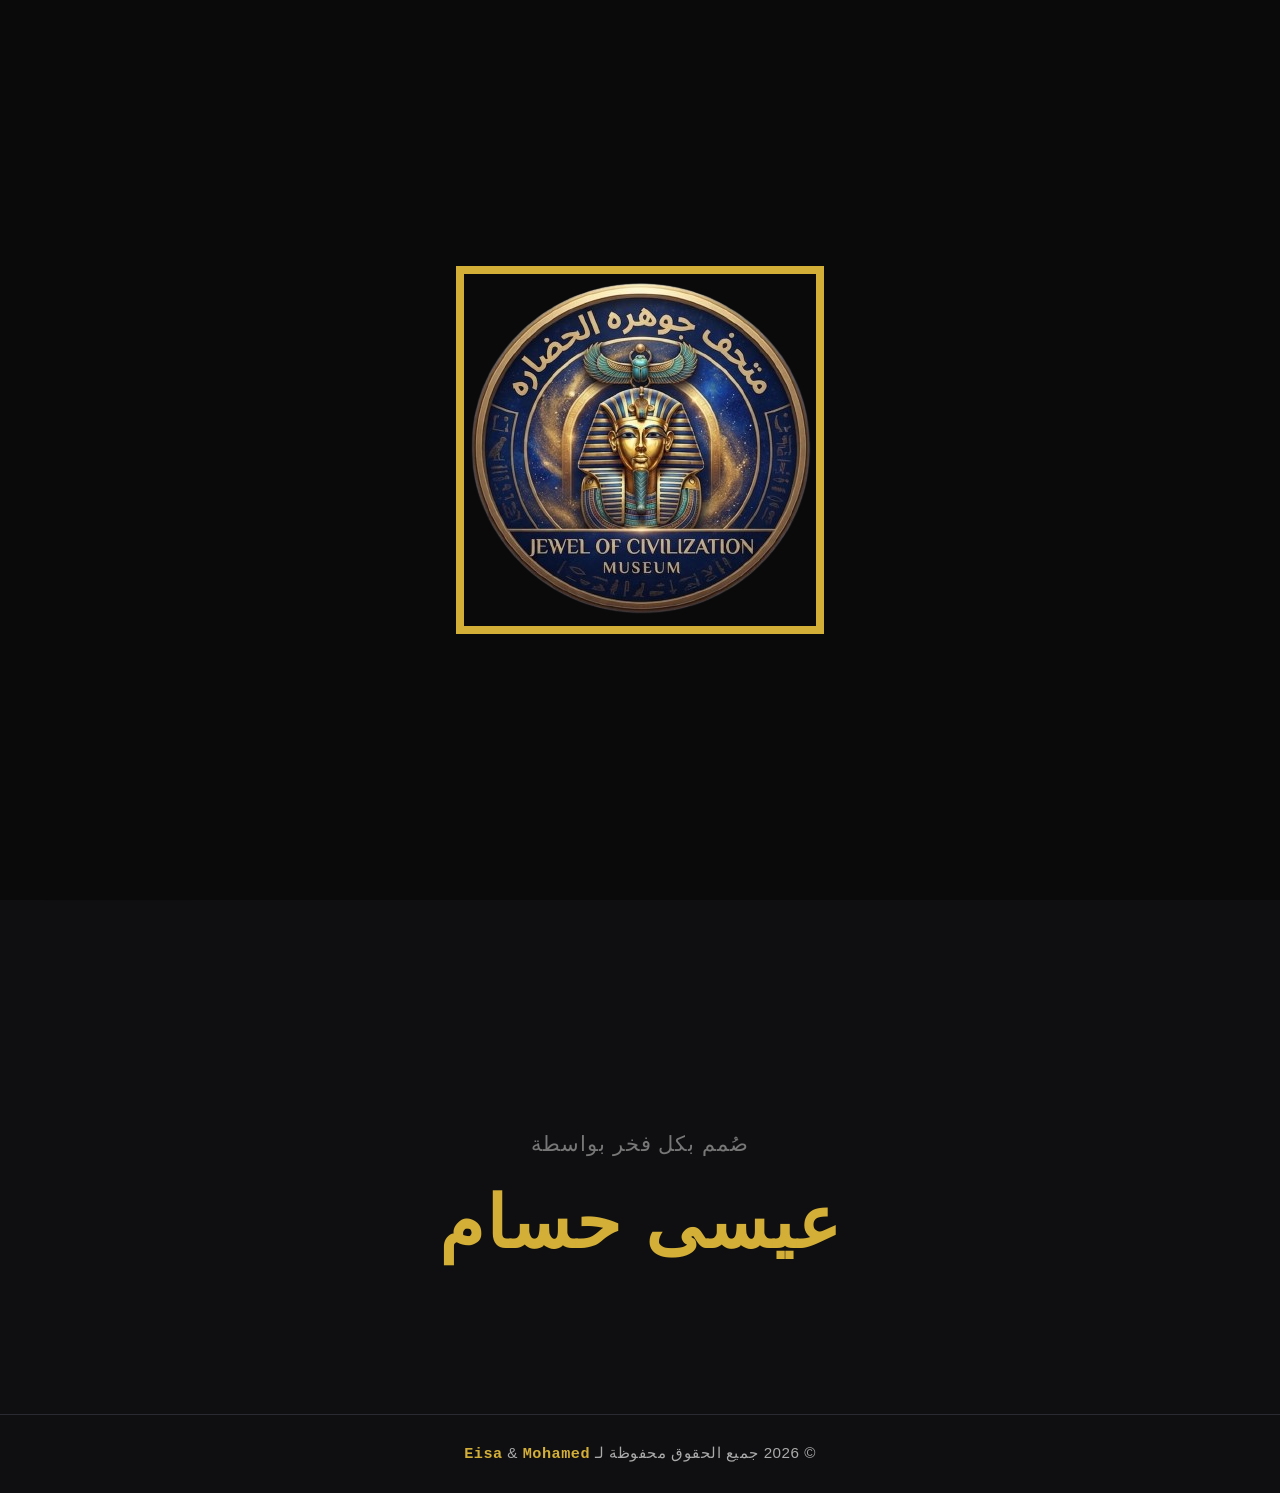
==== commit 2b0da3bc: "Add files via upload" ====
--- a/index.html
+++ b/index.html
@@ -1,1256 +1,362 @@
 <!DOCTYPE html>
-<html lang="ar" dir="rtl" translate="no">
+<html lang="ar" dir="rtl">
 <head>
-<meta charset="UTF-8">
-<meta name="google" content="notranslate">
-<meta name="viewport" content="width=device-width, initial-scale=1.0">
-<title>متحف إرث الحضارة | رحلة عبر تاريخ الإنسانية</title>
-<meta name="description" content="متحف رقمي تفاعلي يجمع كنوز مصر القديمة وحضارات العالم: مصر، الرومان، الإسلام، اليونان، بلاد الرافدين وحضارات العالم، مع قسم تفاعلي لتعلم الهيروغليفية.">
-<meta name="keywords" content="متحف رقمي, حضارات, مصر القديمة, هيروغليفية, تاريخ, آثار, رومان, يونان, بلاد الرافدين, العراق, الإسكندر, رمسيس">
-<meta property="og:type" content="website">
-<meta property="og:title" content="متحف إرث الحضارة | رحلة عبر تاريخ الإنسانية">
-<meta property="og:description" content="متحف رقمي تفاعلي يجمع كنوز مصر القديمة وحضارات العالم، مع خط زمني حي، مقارن حضارات، واختبار شخصية تاريخية.">
-<meta property="og:image" content="logo.png">
-<meta property="og:locale" content="ar_AR">
-<meta name="twitter:card" content="summary_large_image">
-<meta name="twitter:title" content="متحف إرث الحضارة">
-<meta name="twitter:description" content="رحلة تفاعلية عبر تاريخ الإنسانية.. أجنحة، خط زمني حي، ولعبة تعلّم اللغات القديمة.">
-<meta name="twitter:image" content="logo.png">
-<meta name="theme-color" content="#0b3d91">
-<link rel="manifest" href="manifest.json">
-<link rel="icon" href="logo.png" type="image/png">
-<link rel="preconnect" href="https://fonts.googleapis.com">
-<link href="https://fonts.googleapis.com/css2?family=Reem+Kufi:wght@400..700&family=Cairo:wght@300;400;600;700;800&display=swap" rel="stylesheet">
-<link rel="stylesheet" href="style.css">
-<link rel="stylesheet" href="features.css">
-<link rel="stylesheet" href="mission-game.css">
-<link rel="stylesheet" href="additions.css">
+    <meta charset="UTF-8">
+    <meta name="viewport" content="width=device-width, initial-scale=1.0">
+    <title>متحف جوهرة الحضارة</title>
+    <!-- ربط ملف التنسيق الخارجي -->
+    <meta name="description" content="متحف جوهرة الحضارة: متحف رقمي تفاعلي للآثار المصرية واللوحات العالمية وجناح المسجد الأقصى.">
+    <link rel="stylesheet" href="style.css">
+    <link rel="stylesheet" href="aqsa.css">
+    <link rel="stylesheet" href="theme.css"> <!-- التصميم الجديد: آخر ملف عشان يغلب القديم -->
+
+    
+    <link rel="icon" type="image/png" href="LOGO-removebg-preview.png">
+    
 </head>
 <body>
-<!-- =====================================================================
-     مستودع الرموز (SVG Sprite) - يُستخدم في شعار الموقع، البطل، الهيروغليفية
-     ===================================================================== -->
-<svg class="icon-sprite" xmlns="http://www.w3.org/2000/svg">
-  <symbol id="hg-ankh" viewBox="0 0 24 24"><path fill="currentColor" d="M12 2a4 4 0 1 0 0 8 4 4 0 0 0 0-8Zm-1.2 8.6L7 14.4l1.4 1.4 2.4-2.4V22h2.4v-8.6l2.4 2.4 1.4-1.4-3.8-3.8a5.9 5.9 0 0 1-2.4 0Z"/></symbol>
-  <symbol id="hg-eye" viewBox="0 0 64 64"><path fill="currentColor" d="M4 30c8-14 20-18 28-18s20 4 28 18c-8 10-18 16-28 16S12 40 4 30Zm28-9a9 9 0 1 0 0 18 9 9 0 0 0 0-18Zm0 4a5 5 0 1 1 0 10 5 5 0 0 1 0-10Zm-2 24c-2 6-2 10 2 12M18 46c-2 4-1 8 3 10"/></symbol>
-  <symbol id="hg-sun" viewBox="0 0 64 64"><circle cx="32" cy="26" r="12" fill="currentColor"/><path stroke="currentColor" stroke-width="3" d="M8 26h6M50 26h6M32 4v6M14 8l4 4M50 8l-4 4"/><path fill="currentColor" d="M20 44c4 6 8 8 12 8s8-2 12-8H20Z"/></symbol>
-  <symbol id="hg-scarab" viewBox="0 0 64 64"><ellipse cx="32" cy="34" rx="18" ry="14" fill="currentColor"/><circle cx="32" cy="18" r="8" fill="currentColor"/><path stroke="currentColor" stroke-width="3" fill="none" d="M14 34c-6 2-10 6-10 12M50 34c6 2 10 6 10 12M32 20V6"/></symbol>
-  <symbol id="hg-owl" viewBox="0 0 64 64"><path fill="currentColor" d="M32 8C18 8 10 20 10 34c0 12 8 22 22 22s22-10 22-22C54 20 46 8 32 8Zm-9 20a5 5 0 1 1 0 10 5 5 0 0 1 0-10Zm18 0a5 5 0 1 1 0 10 5 5 0 0 1 0-10ZM32 42l-5 8h10l-5-8Z"/></symbol>
-  <symbol id="hg-lion" viewBox="0 0 64 64"><circle cx="32" cy="26" r="14" fill="currentColor"/><circle cx="32" cy="26" r="6" fill="var(--blue-deep,#041233)"/><path fill="currentColor" d="M10 20a10 10 0 0 1 8 12 10 10 0 0 1-8-12Zm44 0a10 10 0 0 0-8 12 10 10 0 0 0 8-12Z"/><path fill="currentColor" d="M20 44h24l-4 12H24l-4-12Z"/></symbol>
-  <symbol id="hg-water" viewBox="0 0 64 64"><path stroke="currentColor" stroke-width="4" fill="none" d="M4 20c8-8 16 8 24 0s16-8 24 0M4 34c8-8 16 8 24 0s16-8 24 0M4 48c8-8 16 8 24 0s16-8 24 0"/></symbol>
-  <symbol id="hg-star" viewBox="0 0 64 64"><path fill="currentColor" d="m32 4 7 18 19 2-14 13 4 19-16-10-16 10 4-19-14-13 19-2z"/></symbol>
-  <symbol id="hg-jar" viewBox="0 0 64 64"><path fill="currentColor" d="M22 8h20v8l6 8v28a6 6 0 0 1-6 6H22a6 6 0 0 1-6-6V24l6-8V8Z"/><rect x="24" y="4" width="16" height="6" fill="currentColor"/></symbol>
-  <symbol id="hg-feather" viewBox="0 0 64 64"><path fill="currentColor" d="M32 4c6 10 6 20 2 30-4 10-10 18-10 26h-4c2-10 6-18 8-26-8 4-14 12-16 20l-4-2c4-16 14-28 24-48Z"/></symbol>
-  <symbol id="hg-snake" viewBox="0 0 64 64"><path stroke="currentColor" stroke-width="5" fill="none" stroke-linecap="round" d="M10 54c10 0 6-14 16-14s6 14 16 14 6-14 16-14"/><circle cx="10" cy="10" r="5" fill="currentColor"/></symbol>
-  <symbol id="hg-falcon" viewBox="0 0 64 64"><path fill="currentColor" d="M32 6c4 8 16 10 26 8-8 8-10 14-8 22-8-2-16 2-20 10-4-8-12-12-20-10 2-8 0-14-8-22 10 2 22 0 26-8-6 6-12 8-18 8 8 8 12 20 22 22 10-2 14-14 22-22-6 0-12-2-18-8h-4Z"/></symbol>
-  <symbol id="hg-hand" viewBox="0 0 64 64"><path fill="currentColor" d="M20 60V30l-8-14 5-3 9 14V10h6v18l4-16 6 1-4 20 6-14 5 2-6 16h6l4-10 5 2-6 15v16H20Z"/></symbol>
-  <symbol id="hg-hand2" viewBox="0 0 64 64"><path fill="currentColor" d="M14 58V28h36v30a6 6 0 0 1-6 6H20a6 6 0 0 1-6-6ZM20 28V8h6v20h-6Zm9 0V4h6v24h-6Zm9 0V8h6v20h-6Z"/></symbol>
-  <symbol id="hg-mouth" viewBox="0 0 64 64"><path fill="currentColor" d="M6 32c8-10 20-14 26-14s18 4 26 14c-8 10-20 14-26 14S14 42 6 32Z"/></symbol>
-  <symbol id="hg-basket" viewBox="0 0 64 64"><path fill="currentColor" d="M10 24h44l-6 32H16L10 24Z"/><path stroke="currentColor" stroke-width="3" fill="none" d="M14 24C14 12 22 6 32 6s18 6 18 18"/></symbol>
-  <symbol id="hg-gate" viewBox="0 0 64 64"><path fill="currentColor" d="M10 58V16l22-12 22 12v42H44V28H20v30H10Z"/></symbol>
-  <symbol id="hg-turtle" viewBox="0 0 64 64"><ellipse cx="32" cy="34" rx="20" ry="14" fill="currentColor"/><circle cx="12" cy="26" r="6" fill="currentColor"/><path fill="currentColor" d="M14 48 6 58M50 48l8 10M14 20 6 10M50 20l8-10"/></symbol>
-  <symbol id="hg-frog" viewBox="0 0 64 64"><ellipse cx="32" cy="38" rx="16" ry="14" fill="currentColor"/><circle cx="20" cy="20" r="7" fill="currentColor"/><circle cx="44" cy="20" r="7" fill="currentColor"/><path fill="currentColor" d="M10 46 2 60M54 46l8 14M22 50l-6 12M42 50l6 12"/></symbol>
-  <symbol id="hg-ibis" viewBox="0 0 64 64"><path fill="currentColor" d="M46 8c-10 2-16 10-16 18l-22 2 2 6 20-2c0 6 2 10 6 14l-14 12 4 4 14-12c4 3 9 4 14 3l-2-6c-8 2-14-2-16-10 8-2 12-8 14-16l-4-1c-2 6-5 10-10 11 1-6 4-9 10-11l0-12Z"/></symbol>
-  <symbol id="hg-mountain" viewBox="0 0 64 64"><path fill="currentColor" d="M4 54 22 20l10 14 8-10 20 30H4Z"/></symbol>
-  <symbol id="hg-house" viewBox="0 0 64 64"><path fill="currentColor" d="M32 6 58 26v32H38V40H26v18H6V26L32 6Z"/></symbol>
-  <symbol id="hg-chick" viewBox="0 0 64 64"><circle cx="34" cy="24" r="12" fill="currentColor"/><circle cx="26" cy="20" r="3" fill="var(--blue-deep,#041233)"/><path fill="currentColor" d="M14 24l8 2-2 6-8-2 2-6ZM24 36c-4 10-6 18-2 24h24c4-6 2-14-2-24H24Z"/></symbol>
-  <symbol id="hg-leaf" viewBox="0 0 64 64"><path fill="currentColor" d="M32 4c14 6 22 18 22 30 0 14-10 26-22 26S10 48 10 34c0-12 8-24 22-30Zm0 8v42" stroke="var(--blue-deep,#041233)" stroke-width="2"/></symbol>
-  <symbol id="hg-viper" viewBox="0 0 64 64"><path stroke="currentColor" stroke-width="5" stroke-linecap="round" fill="none" d="M8 20c10-8 6 12 16 12s6-16 16-8 6 20 16 12"/></symbol>
-  <symbol id="hg-arm" viewBox="0 0 64 64"><path fill="currentColor" d="M6 30h34l14-14 5 5-16 16H6v-7Z"/></symbol>
-  <symbol id="hg-bird" viewBox="0 0 64 64"><path fill="currentColor" d="M32 10c10 0 20 6 26 16-8-2-14 0-18 6 6 2 10 6 12 12-8-4-14-4-20 0-8-4-14-2-20 4 0-10 4-16 10-20-6-2-12 0-16 6C10 22 18 12 32 10Z"/></symbol>
-  <symbol id="hg-pyramid" viewBox="0 0 64 64"><path fill="currentColor" d="M32 8 58 56H6L32 8Zm0 10-4 8h8l-4-8Z"/></symbol>
-</svg>
-
-<!-- =====================================================================
-     1) شاشة التحميل
-     ===================================================================== -->
-<div id="loader">
-  <div class="logo-orbit logo-orbit-lg">
-    <span class="logo-orbit-ring"></span>
-    <span class="logo-orbit-ring logo-orbit-ring2"></span>
-    <span class="logo-orbit-dot d1"></span>
-    <span class="logo-orbit-dot d2"></span>
-    <span class="logo-orbit-dot d3"></span>
-    <img src="logo.png" alt="متحف إرث الحضارة" class="loader-logo">
+
+
+
+
+
+<div class="loader-container">
+    <div class="drawing-box">
+        <svg viewBox="0 0 100 100">
+            <rect x="5" y="5" width="90" height="90" fill="none" stroke="#d4af37" stroke-width="2" class="border-draw" />
+        </svg>
+        <img src="LOGO-removebg-preview.png" alt="photo"  class="tut-icon" >
+         
+    </div>
+
+</div>
+
+<!-- شريط التنقل العلوي المربوط بأقسام متحفك الحالية -->
+<nav class="main-navbar">
+    <div class="nav-logo">جوهرة الحضارة</div>
+    <ul class="nav-links">
+        <li><a href="javascript:void(0)" onclick="window.scrollTo({top: 0, behavior: 'smooth'})" class="active">الرئيسية</a></li>
+        <li><a href="javascript:void(0)" onclick="openWingsSection()">المعروضات</a></li>
+        <li><a href="javascript:void(0)" onclick="openAqsa()">الأقصى</a></li>
+        <li><a href="javascript:void(0)" onclick="openAboutModal()">عن المتحف</a></li>
+        <li><a href="https://eisa-hosam.github.io/Portfolio/" target="_blank" class="nav-builder-btn">صانع المتحف</a></li>
+        <li><a href="https://wa.me/201142403263" target="_blank" class="contact-btn">تواصل معي</a></li>
+    </ul>
+</nav>
+
+
+
+
+
+<!-- ============================================================
+ 
+=================================================================-->
+
+<div id="dyl-root">
+
+  <!-- الشريط الثابت اللي بيفضل ظاهر فوق بعد ما اليوزر ياخد نتيجته -->
+  <div class="dyl-topbar" id="dylTopbar">
+    <span class="dyl-topbar-text">
+      أنت تشبه <strong id="dylTopbarName"></strong>
+    </span>
+    <button class="dyl-topbar-retake" id="dylTopbarRetake">أعد الاختبار</button>
+    <button class="dyl-topbar-close" id="dylTopbarClose" aria-label="إغلاق">×</button>
   </div>
-  <div class="loader-text">متحف إرث الحضارة</div>
-  <div class="loader-bar"></div>
-</div>
-
-<!-- =====================================================================
-     2) شريط التنقل
-     ===================================================================== -->
-<nav id="site-nav">
-  <a href="#top" class="nav-brand">
-    <span class="logo-orbit logo-orbit-sm">
-      <span class="logo-orbit-ring"></span>
-      <span class="logo-orbit-dot d1"></span>
-      <span class="logo-orbit-dot d2"></span>
-      <img src="logo.png" alt="متحف إرث الحضارة" class="brand-logo">
-    </span>
-    <span>متحف إرث الحضارة</span>
-  </a>
-  <div class="nav-links" id="nav-links">
-    <a href="#wings" data-i18n="nav.wings">الأجنحة</a>
-    <a href="#intangible-heritage">التراث اللامادي</a>
-    <a href="#world-heritage">تراث العالم</a>
-    <a href="#timeline" data-i18n="nav.timeline">الخط الزمني الحي</a>
-    <a href="#real-map" data-i18n="nav.realmap">خريطة المواقع الحقيقية</a>
-    <a href="#compare" data-i18n="nav.compare">قارن بين حضارتين</a>
-    <a href="#daily-challenge" data-i18n="nav.daily">تحدي اليوم</a>
-    <a href="#stats" data-i18n="nav.stats">المتحف بالأرقام</a>
-    <a href="#" data-open-modal="about-modal" data-i18n="nav.about">عن المتحف</a>
-    <a href="https://eisa-hosam.github.io/Portfolio/" target="_blank" rel="noopener" data-i18n="nav.author">عن صاحب المتحف</a>
-    <a href="https://wa.me/201142403263?text=%D9%85%D8%B1%D8%AD%D8%A8%D8%A7%D9%8B%D8%8C%20%D8%A3%D8%AD%D8%A8%20%D8%A3%D9%82%D8%AA%D8%B1%D8%AD%20%D8%AD%D8%B6%D8%A7%D8%B1%D8%A9%20%D8%AC%D8%AF%D9%8A%D8%AF%D8%A9%20%D9%84%D9%85%D8%AA%D8%AD%D9%81%20%D8%A7%D9%84%D8%AD%D8%B6%D8%A7%D8%B1%D8%A7%D8%AA" target="_blank" rel="noopener" class="btn btn-gold" style="padding:10px 22px;" data-i18n="nav.suggest">اقترح حضارة</a>
-  </div>
-
-  <div class="nav-search" id="nav-search">
-    <button class="nav-search-toggle" id="nav-search-toggle" aria-label="بحث في المتحف" title="بحث" data-i18n-aria="nav.searchAria" data-i18n-title="nav.search">
-      <svg width="18" height="18" viewBox="0 0 24 24" fill="none" stroke="currentColor" stroke-width="2.2"><circle cx="11" cy="11" r="7"/><path d="m21 21-4.3-4.3"/></svg>
-    </button>
-    <div class="nav-search-box" id="nav-search-box">
-      <input type="text" id="nav-search-input" placeholder="دوّر على قطعة أثرية، حاكم، أو حضارة..." autocomplete="off" data-i18n-placeholder="nav.searchPlaceholder">
-      <button type="button" class="nav-voice-btn" id="nav-voice-btn" title="بحث صوتي" aria-label="بحث صوتي">🎙️</button>
-      <div class="nav-search-results" id="nav-search-results"></div>
-    </div>
-  </div>
-
-  <div class="nav-lang" id="nav-lang">
-    <button type="button" class="nav-lang-btn" id="nav-lang-btn" aria-label="تغيير اللغة" title="اللغة">
-      <span id="nav-lang-flag">🌐</span><span id="nav-lang-code">AR</span>
-    </button>
-    <div class="nav-lang-menu" id="nav-lang-menu">
-      <button type="button" class="nav-lang-opt" data-lang="ar">العربية</button>
-      <button type="button" class="nav-lang-opt" data-lang="en">English</button>
-      <button type="button" class="nav-lang-opt" data-lang="fr">Français</button>
-      <button type="button" class="nav-lang-opt" data-lang="es">Español</button>
-      <button type="button" class="nav-lang-opt" data-lang="de">Deutsch</button>
-    </div>
-  </div>
-
-  <div class="nav-auth" id="nav-auth">
-    <button class="nav-admin-btn" id="nav-admin-btn" title="لوحة تحكم الأدمن" style="display:none;">
-      <svg width="18" height="18" viewBox="0 0 64 64"><use href="#hg-eye"></use></svg>
-    </button>
-    <button class="nav-user-chip" id="nav-user-chip" style="display:none;" title="صفحتي">
-      <span class="nav-user-avatar" id="nav-user-avatar"></span>
-      <span class="nav-user-name" id="nav-user-name"></span>
-    </button>
-    <button class="nav-login-btn" id="nav-login-btn">
-      <span class="nav-login-pulse"></span>
-      <svg width="17" height="17" viewBox="0 0 64 64"><use href="#hg-ankh"></use></svg>
-      <span data-i18n="nav.login">تسجيل الدخول</span>
-    </button>
-  </div>
-
-  <button class="nav-toggle" id="nav-toggle" aria-label="فتح القائمة" aria-expanded="false">
-    <span></span><span></span><span></span>
-  </button>
-</nav>
-<div class="nav-links-overlay" id="nav-links-overlay"></div>
-
-<!-- =====================================================================
-     3) قسم البطل (Hero)
-     ===================================================================== -->
-<header class="pharaoh-hero" id="top">
-  <div class="hero-pyramids"></div>
-  <div id="hero-glyphs"></div>
-
-  <div class="hero-content">
-    <div class="logo-orbit logo-orbit-lg hero-logo">
-      <span class="logo-orbit-ring"></span>
-      <span class="logo-orbit-ring logo-orbit-ring2"></span>
-      <span class="logo-orbit-dot d1"></span>
-      <span class="logo-orbit-dot d2"></span>
-      <span class="logo-orbit-dot d3"></span>
-      <img src="logo.png" alt="متحف إرث الحضارة" class="hero-logo-img">
-    </div>
-    <span class="hero-eyebrow">
-      <svg viewBox="0 0 64 64"><use href="#hg-eye"></use></svg>
-      <span data-i18n="hero.eyebrow">رحلة عبر آلاف السنين</span>
-    </span>
-    <h1 class="hero-title"><span data-i18n="hero.title1">اكتشف</span> <span class="accent" data-i18n="hero.title2">كنوز الحضارات</span><br><span data-i18n="hero.title3">في متحف واحد</span></h1>
-    <p class="hero-sub" data-i18n="hero.sub">من ضفاف النيل إلى بابل وأثينا وروما، جولة تفاعلية بين أعظم حضارات التاريخ الإنساني.</p>
-    <div class="hero-actions">
-      <a href="#wings" class="btn btn-gold">
-        <svg width="18" height="18" viewBox="0 0 64 64"><use href="#hg-pyramid"></use></svg>
-        <span data-i18n="hero.btn1">استكشف الأجنحة</span>
-      </a>
-      <a href="#wings" class="btn btn-outline" data-i18n="hero.btn2">تعلّم لغات الحضارات</a>
-      <button type="button" class="btn btn-gold mission-trigger-btn" data-mission-trigger>
-        <span class="mission-btn-badge">جديد</span>
-        <span>🕹️ مهمة إنقاذ الحضارة</span>
-      </button>
-    </div>
-  </div>
-
-  <div class="scroll-cue"><span data-i18n="hero.scroll">مرّر للأسفل</span><span class="chevron"></span></div>
-</header>
-
-<!-- =====================================================================
-     4) شريط الإحصائيات
-     ===================================================================== -->
-<section class="stats-strip" id="stats">
-  <div class="container stats-grid">
-    <div class="reveal">
-      <div class="stat-num" data-count="6">0</div>
-      <div class="stat-label" data-i18n="stats.wings">أجنحة حضارية</div>
-    </div>
-    <div class="reveal">
-      <div class="stat-num" data-count="5000" data-suffix="+">0</div>
-      <div class="stat-label" data-i18n="stats.years">عام من التاريخ</div>
-    </div>
-    <div class="reveal">
-      <div class="stat-num" data-count="150" data-suffix="+">0</div>
-      <div class="stat-label" data-i18n="stats.symbols">رمزًا كتابيًا حقيقيًا من لغات الحضارات</div>
-    </div>
-    <div class="reveal">
-      <div class="stat-num" data-count="100" data-suffix="+">0</div>
-      <div class="stat-label" data-i18n="stats.items">قطعة وقصة تاريخية</div>
-    </div>
-  </div>
-</section>
-
-<!-- =====================================================================
-     4ب) في مثل هذا اليوم
-     ===================================================================== -->
-<section class="section otd-section" id="on-this-day">
-  <div class="container">
-    <div class="section-title reveal">
-      <span class="eyebrow" data-i18n="otd.eyebrow">لمحة يومية</span>
-      <h2 data-i18n="otd.title">في مثل هذا اليوم</h2>
-    </div>
-    <div class="otd-card reveal" id="otd-content">جارٍ التحميل...</div>
-  </div>
-</section>
-
-<!-- =====================================================================
-     5) شبكة الأجنحة (الأقسام الحضارية)
-     ===================================================================== -->
-<section class="section" id="wings">
-  <div class="container">
-    <div class="section-title reveal">
-      <span class="eyebrow" data-i18n="wings.eyebrow">أجنحة المتحف</span>
-      <h2 data-i18n="wings.title">ست حضارات.. قصة واحدة للإنسانية</h2>
-      <p data-i18n="wings.sub">اختر جناحًا لتستكشف أبرز آثاره وقصصه وحقائقه المثيرة.</p>
-      <button type="button" class="btn btn-line" style="margin-top:14px;" data-mission-trigger>
-        🕹️ جرّب "مهمة إنقاذ الحضارة" التفاعلية
-      </button>
-    </div>
-
-    <div class="wings-grid">
-      <article class="wing-card" data-wing="egypt">
-        <div class="wing-icon">𓂀</div>
-        <h3>مصر القديمة</h3>
-        <p>آثار الفراعنة والمعابد والمومياوات، وملوك وملكات صنعوا التاريخ كتوت عنخ آمون ورمسيس الثاني وحتشبسوت وكليوباترا.</p>
-        <span class="wing-tag">أقدم الحضارات</span>
-        <div class="wing-more" data-i18n="wings.explore">استكشف الجناح ←</div>
-      </article>
-
-      <article class="wing-card" data-wing="roman">
-        <div class="wing-icon">🏛️</div>
-        <h3>الحضارة الرومانية</h3>
-        <p>العمارة والقانون والطرق التي شكّلت ملامح العالم القديم.</p>
-        <span class="wing-tag">إمبراطورية عظيمة</span>
-        <div class="wing-more" data-i18n="wings.explore">استكشف الجناح ←</div>
-      </article>
-
-      <article class="wing-card" data-wing="islamic">
-        <div class="wing-icon">🕌</div>
-        <h3>الحضارة الإسلامية</h3>
-        <p>الخط العربي، الزخرفة الهندسية، وعمارة روحانية أخّاذة.</p>
-        <span class="wing-tag">فن وعلم</span>
-        <div class="wing-more" data-i18n="wings.explore">استكشف الجناح ←</div>
-      </article>
-
-      <article class="wing-card" data-wing="greek">
-        <div class="wing-icon">🏺</div>
-        <h3>الحضارة اليونانية</h3>
-        <p>الفلسفة والأساطير والفن الكلاسيكي ومكتبة الإسكندرية.</p>
-        <span class="wing-tag">مهد الفلسفة</span>
-        <div class="wing-more" data-i18n="wings.explore">استكشف الجناح ←</div>
-      </article>
-
-      <article class="wing-card" data-wing="mesopotamia">
-        <div class="wing-icon">𒀭</div>
-        <h3>حضارة بلاد الرافدين</h3>
-        <p>سومر وبابل وآشور، الكتابة المسمارية وشريعة حمورابي.</p>
-        <span class="wing-tag">مهد الكتابة</span>
-        <div class="wing-more" data-i18n="wings.explore">استكشف الجناح ←</div>
-      </article>
-
-      <article class="wing-card" data-wing="world">
-        <div class="wing-icon">🌍</div>
-        <h3>حضارات العالم</h3>
-        <p>المايا والإنكا والصين وأفريقيا القديمة ووادي السند.</p>
-        <span class="wing-tag">جولة عالمية</span>
-        <div class="wing-more" data-i18n="wings.explore">استكشف الجناح ←</div>
-      </article>
-    </div>
-  </div>
-</section>
-
-<!-- =====================================================================
-     5ب) جناح مستقل: اللوحات والفنون (بعيدًا عن أجنحة الحضارات)
-     ===================================================================== -->
-<section class="section paintings-section" id="paintings-wing">
-  <div class="container">
-    <div class="section-title reveal">
-      <span class="eyebrow" data-i18n="paintings.eyebrow">ركن مستقل</span>
-      <h2 data-i18n="paintings.title">اللوحات والفنون القديمة</h2>
-      <p data-i18n="paintings.sub">معرض خاص يحتفي بالفن التصويري عبر العصور، بعيدًا عن أجنحة الحضارات الرئيسية.</p>
-    </div>
-
-    <div class="wings-grid single-wing">
-      <article class="wing-card" data-wing="paintings">
-        <div class="wing-icon">🎨</div>
-        <h3>اللوحات والفنون</h3>
-        <p>جداريات المقابر وبورتريهات الفيوم وألوان صمدت آلاف السنين.</p>
-        <span class="wing-tag">فن خالد</span>
-        <div class="wing-more" data-i18n="wings.explore">استكشف الجناح ←</div>
-      </article>
-    </div>
-  </div>
-</section>
-
-<!-- =====================================================================
-     5ج) التراث اللامادي (Intangible Cultural Heritage)
-     عناصر مصرية حقيقية مُسجّلة في قوائم اليونسكو للتراث الثقافي اللامادي —
-     مش بس آثار وقطع مادية، التراث كمان بيعيش في الحرفة والفن الشعبي والحكاية الشفهية.
-     ===================================================================== -->
-<section class="section" id="intangible-heritage">
-  <div class="container">
-    <div class="section-title reveal">
-      <span class="eyebrow">أصالة تتوارثها الأجيال</span>
-      <h2>التراث اللامادي</h2>
-      <p>عناصر مصرية حقيقية مُدرجة رسميًا في قوائم اليونسكو للتراث الثقافي اللامادي — حكاية شفهية، حرفة، وفن شعبي ما زال حيًّا حتى اليوم.</p>
-    </div>
-
-    <div class="wings-grid">
-      <article class="wing-card">
-        <div class="wing-icon">📜</div>
-        <h3>السيرة الهلالية</h3>
-        <p>ملحمة شعرية شفهية تروي رحلة قبيلة بني هلال وترحالها، تُروى بمصاحبة آلة الربابة على يد راوٍ شعبي، وكانت أول عنصر مصري يُسجَّل في قوائم اليونسكو.</p>
-        <span class="wing-tag">2008 · قائمة الصون العاجل</span>
-      </article>
-
-      <article class="wing-card">
-        <div class="wing-icon">🥢</div>
-        <h3>التحطيب</h3>
-        <p>لعبة العصا التقليدية المرتبطة بمهرجانات الصعيد، من أقدم الفنون الشعبية المصرية التي ما زالت تُمارَس حتى اليوم.</p>
-        <span class="wing-tag">2016 · القائمة التمثيلية</span>
-      </article>
-
-      <article class="wing-card">
-        <div class="wing-icon">🎭</div>
-        <h3>الأراجوز</h3>
-        <p>مسرح العرائس اليدوي الشعبي، بصوت مميز ونصوص كوميدية ارتجالية تتناول قضايا الحياة اليومية بأسلوب ساخر.</p>
-        <span class="wing-tag">2018 · قائمة الصون العاجل</span>
-      </article>
-
-      <article class="wing-card">
-        <div class="wing-icon">✍️</div>
-        <h3>الخط العربي</h3>
-        <p>فن كتابة الحروف العربية بجمالية وحرفية عالية، عنصر مشترك سجّلته مصر مع عدد من الدول العربية.</p>
-        <span class="wing-tag">2021 · القائمة التمثيلية</span>
-      </article>
-    </div>
-
-    <p class="real-map-note" style="margin-top:20px;">المصدر: قوائم اليونسكو الرسمية للتراث الثقافي غير المادي (ich.unesco.org).</p>
-  </div>
-</section>
-
-<!-- =====================================================================
-     5د) مواقع التراث العالمي حول العالم (UNESCO World Heritage Sites)
-     قسم مستقل تمامًا عن #intangible-heritage: هنا مواقع مادية (آثار، مدن،
-     حدائق طبيعية) من قائمة اليونسكو للتراث العالمي، مبوّبة حسب الدولة،
-     مصر والمنطقة العربية أولًا ثم باقي دول العالم أبجديًا.
-     المصدر: whc.unesco.org
-     ===================================================================== -->
-<section class="section" id="world-heritage">
-  <div class="container">
-    <div class="section-title reveal">
-      <span class="eyebrow">إرث الإنسانية جمعاء</span>
-      <h2>مواقع التراث العالمي حول العالم</h2>
-      <p>أكثر من 1300 موقع أثري وطبيعي مُدرَج في قائمة اليونسكو للتراث العالمي من 174 دولة — مصر أولًا، ثم باقي دول العالم.</p>
-    </div>
-
-    <div class="wh-toolbar">
-      <div class="wh-search-wrap">
-        <span class="wh-search-icon">🔍</span>
-        <input type="text" id="wh-search" class="wh-search" placeholder="ابحث عن دولة أو موقع...">
+
+  <div class="dyl-overlay" id="dylOverlay">
+    <div class="dyl-frame" id="dylFrame">
+      <span class="dyl-corner tl"></span>
+      <span class="dyl-corner tr"></span>
+      <span class="dyl-corner bl"></span>
+      <span class="dyl-corner br"></span>
+      <button class="dyl-close" id="dylClose" aria-label="إغلاق">×</button>
+
+      <div id="dylStageWelcome">
+        <svg class="dyl-eye" viewBox="0 0 64 40" fill="none" stroke-width="1.5">
+          <path d="M2 20C14 4 50 4 62 20C50 36 14 36 2 20Z"/>
+          <circle cx="32" cy="20" r="8"/>
+          <circle cx="32" cy="20" r="2.5" fill="currentColor" style="color:var(--gold-400)"/>
+        </svg>
+        <p class="dyl-eyebrow">جوهرة الحضارة</p>
+        <h2 class="dyl-title">اكتشف أثرك</h2>
+        <p class="dyl-sub">
+          خمسة أسئلة تفصلك عن معرفة أي شخصية من مصر القديمة تشبه روحك.
+          هل أنت قائد، أم حكيم، أم مقاتل، أم صانع؟
+        </p>
+        <button class="dyl-btn" id="dylStart">ابدأ الرحلة</button>
+        <button class="dyl-skip" id="dylSkip">لا شكرًا، ادخل الموقع مباشرة</button>
       </div>
-      <div class="wh-stats" id="wh-stats"></div>
-    </div>
-
-    <div class="wh-layout">
-      <aside class="wh-countries" id="wh-country-list" role="listbox" aria-label="قائمة الدول"></aside>
-      <div class="wh-sites" id="wh-sites-panel"></div>
-    </div>
-
-    <p class="real-map-note" style="margin-top:20px;">المصدر: القائمة الرسمية لليونسكو للتراث العالمي (whc.unesco.org).</p>
-  </div>
-</section>
-
-<!-- =====================================================================
-     6) الخط الزمني الحي (Living Timeline) + خريطة تفاعلية
-     ===================================================================== -->
-<section class="section timeline-section" id="timeline">
-  <div class="container">
-    <div class="section-title reveal">
-      <span class="eyebrow" data-i18n="timeline.eyebrow">التاريخ في حركة</span>
-      <h2 data-i18n="timeline.title">الخط الزمني الحي</h2>
-      <p data-i18n="timeline.sub">اسحب المؤشر لأي سنة من 3500 ق.م وحتى اليوم، وشوف كل الحضارات النشطة وقتها على الخط والخريطة معًا.</p>
-    </div>
-
-    <div class="timeline-year-control reveal">
-      <span class="timeline-range-label" data-i18n="timeline.from">3500 ق.م</span>
-      <input type="range" id="timeline-slider" min="-3500" max="2026" value="-2560" step="1">
-      <span class="timeline-range-label" data-i18n="timeline.to">اليوم</span>
-    </div>
-    <div class="timeline-year-now reveal"><span data-i18n="timeline.selectedYear">السنة المختارة:</span> <strong id="timeline-year-label">2560 ق.م</strong></div>
-
-    <div class="timeline-layout reveal">
-      <div class="timeline-scroll" id="timeline-scroll">
-        <div class="timeline-track" id="timeline-track">
-          <div class="timeline-ruler" id="timeline-ruler"></div>
-          <div class="timeline-lanes" id="timeline-lanes"></div>
-          <div class="timeline-playhead" id="timeline-playhead"></div>
-        </div>
+
+      <div id="dylStageQuiz" style="display:none;">
+        <div class="dyl-quiz-head">
+          <div class="dyl-progress-track"><div class="dyl-progress-fill" id="dylProgress"></div></div>
+          <span class="dyl-progress-label" id="dylProgressLabel">1 / 5</span>
+        </div>
+        <h3 class="dyl-question" id="dylQuestion"></h3>
+        <div class="dyl-options" id="dylOptions"></div>
       </div>
-      <div class="timeline-map-wrap">
-        <p class="timeline-map-note">خريطة توضيحية تقريبية (وليست دقيقة جغرافيًا) لمواقع الحضارات</p>
-        <svg viewBox="0 0 300 180" id="timeline-map-svg" class="timeline-map-svg"></svg>
+
+      <div id="dylStageResult" style="display:none;">
+        <span class="dyl-result-badge" id="dylResultBadge">أثرك هو</span>
+        <h2 class="dyl-result-name" id="dylResultName"></h2>
+        <p class="dyl-result-tag" id="dylResultTag"></p>
+        <p class="dyl-result-desc" id="dylResultDesc"></p>
+        <div class="dyl-result-actions">
+          <button class="dyl-btn" id="dylShare">شارك نتيجتك</button>
+          <button class="dyl-btn dyl-ghost" id="dylEnter">ادخل المتحف</button>
+        </div>
       </div>
-    </div>
-
-    <div class="timeline-active-list" id="timeline-active-list"></div>
-  </div>
-</section>
-
-<!-- =====================================================================
-     6ب) خريطة المواقع الحقيقية
-     ===================================================================== -->
-<section class="section" id="real-map">
-  <div class="container">
-    <div class="section-title reveal">
-      <span class="eyebrow" data-i18n="realmap.eyebrow">جغرافيا الحضارات</span>
-      <h2 data-i18n="realmap.title">خريطة المواقع الأثرية الحقيقية</h2>
-      <p data-i18n="realmap.sub">إحداثيات فعلية تقريبية لأبرز المواقع الأثرية حول العالم — اضغط على أي نقطة للانتقال لجناحها.</p>
-    </div>
-    <div class="real-map-wrap reveal">
-      <svg viewBox="0 0 300 180" id="real-map-svg" class="real-map-svg"></svg>
-      <p class="real-map-note" data-i18n="realmap.note">إسقاط جغرافي مبسّط (Equirectangular) بإحداثيات تقريبية وليست دقيقة بالكامل.</p>
-    </div>
-
-    <div class="real-gmap-wrap reveal">
-      <h3 class="real-gmap-title">تصفّح المواقع الأثرية على الخريطة بدقّة</h3>
-      <div class="real-gmap-chips" id="real-gmap-chips"></div>
-      <div class="real-gmap-frame-wrap">
-        <iframe id="real-gmap-frame" class="real-gmap-frame" title="خريطة دقيقة للموقع الأثري المختار" loading="lazy" referrerpolicy="no-referrer-when-downgrade" allowfullscreen></iframe>
-        <a href="#" target="_blank" rel="noopener" id="real-gmap-link" class="real-gmap-link">
-          فتح في خرائط Google
-          <svg width="14" height="14" viewBox="0 0 24 24" fill="none" stroke="currentColor" stroke-width="2.2"><path d="M7 17 17 7M9 7h8v8"/></svg>
-        </a>
-      </div>
-    </div>
-  </div>
-</section>
-
-<!-- =====================================================================
-     7) مقارن الحضارات
-     ===================================================================== -->
-<section class="section compare-section" id="compare">
-  <div class="container">
-    <div class="section-title reveal">
-      <span class="eyebrow" data-i18n="compare.eyebrow">قارن وتعلّم</span>
-      <h2 data-i18n="compare.title">مقارن الحضارات</h2>
-      <p data-i18n="compare.sub">اختر حضارتين وشوف الفرق بينهم في الكتابة والعمارة والعلم والمعتقدات، جنبًا إلى جنب.</p>
-    </div>
-
-    <div class="compare-picker reveal">
-      <div class="compare-select-wrap">
-        <label for="compare-select-a" data-i18n="compare.first">الحضارة الأولى</label>
-        <select id="compare-select-a" class="compare-select"></select>
-      </div>
-      <div class="compare-vs">VS</div>
-      <div class="compare-select-wrap">
-        <label for="compare-select-b" data-i18n="compare.second">الحضارة الثانية</label>
-        <select id="compare-select-b" class="compare-select"></select>
-      </div>
-    </div>
-
-    <div class="compare-table reveal" id="compare-table"></div>
-  </div>
-</section>
-
-<!-- =====================================================================
-     7ب) تحدي اليوم ولوحة الصدارة + تفعيل الإشعارات
-     ===================================================================== -->
-<section class="section" id="daily-challenge">
-  <div class="container">
-    <div class="section-title reveal">
-      <span class="eyebrow" data-i18n="daily.eyebrow">تحدي يومي</span>
-      <h2 data-i18n="daily.title">سؤال اليوم</h2>
-      <p data-i18n="daily.sub">سؤال جديد كل يوم — جاوب صح وادخل لوحة الصدارة اليومية!</p>
-    </div>
-    <div class="daily-card reveal" id="daily-challenge-content" data-i18n="common.loading">جارٍ التحميل...</div>
-    <div class="push-btn-wrap reveal">
-      <button type="button" class="btn btn-line" id="enable-push-btn">🔔 <span data-i18n="daily.push">فعّل إشعارات المتحف</span></button>
-    </div>
-  </div>
-</section>
-
-<!-- =====================================================================
-     7) دعوة ختامية
-     ===================================================================== -->
-<section class="section" style="padding-top:0;">
-  <div class="container">
-    <div class="section-title reveal" style="margin-bottom:0;">
-      <span class="eyebrow" data-i18n="closing.eyebrow">شاركنا رأيك</span>
-      <h2 data-i18n="closing.title">تعرف على حضارة نسينا ذكرها؟</h2>
-      <p style="margin-bottom:24px;" data-i18n="closing.sub">اقترح حضارة جديدة لنضيف جناحها إلى المتحف.</p>
-      <a href="https://wa.me/201142403263?text=%D9%85%D8%B1%D8%AD%D8%A8%D8%A7%D9%8B%D8%8C%20%D8%A3%D8%AD%D8%A8%20%D8%A3%D9%82%D8%AA%D8%B1%D8%AD%20%D8%AD%D8%B6%D8%A7%D8%B1%D8%A9%20%D8%AC%D8%AF%D9%8A%D8%AF%D8%A9%20%D9%84%D9%85%D8%AA%D8%AD%D9%81%20%D8%A7%D9%84%D8%AD%D8%B6%D8%A7%D8%B1%D8%A7%D8%AA" target="_blank" rel="noopener" class="btn btn-gold" data-i18n="closing.btn">اقترح حضارة الآن</a>
-    </div>
-  </div>
-</section>
-
-<!-- =====================================================================
-     8ب) المصادر والمراجع (Sources & References)
-     ===================================================================== -->
-<section class="section" id="sources" style="padding-top:0;">
-  <div class="container">
-    <div class="section-title reveal">
-      <span class="eyebrow">مصداقية علمية</span>
-      <h2>المصادر والمراجع</h2>
-      <p>محتوى المتحف مبني على مصادر موثوقة، وبنراجعه بشكل مستمر لضمان دقته.</p>
-    </div>
-
-    <div class="otd-card reveal">
-      <div class="otd-icon">📚</div>
-      <div>
-        <span class="otd-date">مراجع المحتوى التاريخي والأثري</span>
-        <div class="otd-text">
-          <ul>
-            <li>المتحف المصري بالتحرير والمتحف المصري الكبير — للمقتنيات والقطع الأثرية.</li>
-            <li>قوائم اليونسكو للتراث العالمي والتراث الثقافي اللامادي (whc.unesco.org / ich.unesco.org).</li>
-            <li>وزارة السياحة والآثار المصرية.</li>
-            <li>مراجع أكاديمية عامة في تاريخ الحضارات القديمة: مصر، اليونان، روما، بلاد الرافدين، والحضارة الإسلامية.</li>
-          </ul>
-        </div>
-      </div>
-    </div>
-
-    <p class="real-map-note" style="margin-top:18px;">المحتوى معروض بغرض تعليمي وتثقيفي، ونرحّب دائمًا بأي تصويب أو إضافة من متخصصين ومؤسسات الآثار.</p>
-  </div>
-</section>
-
-<!-- =====================================================================
-     8) التذييل
-     ===================================================================== -->
-<footer>
-  <div class="container footer-grid">
-    <div>
-      <div class="footer-brand">
-        <img src="logo.png" alt="متحف إرث الحضارة" class="brand-logo">
-        <span>متحف إرث الحضارة</span>
-      </div>
-      <p data-i18n="footer.desc">متحف رقمي تفاعلي يحتفي بتراث الإنسانية، من مصر القديمة إلى أبعد حضارات العالم، بأسلوب حديث وتجربة غامرة.</p>
-    </div>
-    <div>
-      <h4 data-i18n="footer.quicklinks">روابط سريعة</h4>
-      <ul class="footer-links">
-        <li><a href="#wings" data-i18n="nav.wings">الأجنحة</a></li>
-        <li><a href="#intangible-heritage">التراث اللامادي</a></li>
-        <li><a href="#world-heritage">تراث العالم</a></li>
-        <li><a href="#sources">المصادر والمراجع</a></li>
-        <li><a href="#" data-open-modal="about-modal" data-i18n="nav.about">عن المتحف</a></li>
-        <li><a href="#" data-open-modal="privacy-modal">سياسة الخصوصية</a></li>
-      </ul>
-    </div>
-    <div>
-      <h4 data-i18n="footer.contact">تواصل معنا</h4>
-      <ul class="footer-links">
-        <li><a href="https://wa.me/201142403263?text=%D9%85%D8%B1%D8%AD%D8%A8%D8%A7%D9%8B%D8%8C%20%D8%A3%D8%AD%D8%A8%20%D8%A3%D9%82%D8%AA%D8%B1%D8%AD%20%D8%AD%D8%B6%D8%A7%D8%B1%D8%A9%20%D8%AC%D8%AF%D9%8A%D8%AF%D8%A9%20%D9%84%D9%85%D8%AA%D8%AD%D9%81%20%D8%A7%D9%84%D8%AD%D8%B6%D8%A7%D8%B1%D8%A7%D8%AA" target="_blank" rel="noopener" data-i18n="nav.suggest">اقترح حضارة</a></li>
-        <li><a href="#top" data-i18n="footer.totop">العودة للأعلى</a></li>
-      </ul>
-    </div>
-  </div>
-  <div class="footer-bottom container" data-i18n="footer.rights">
-    جميع الحقوق محفوظة © متحف إرث الحضارة — تصميم وتطوير رقمي
-  </div>
-</footer>
-
-<!-- =====================================================================
-     9) النوافذ المنبثقة
-     ===================================================================== -->
-
-<!-- نافذة تفاصيل الجناح (تُملأ ديناميكيًا) -->
-<div class="modal-overlay" id="wing-modal">
-  <div class="modal-box">
-    <button class="modal-close">✕</button>
-    <span class="modal-tag"></span>
-    <h3></h3>
-    <p class="modal-desc"></p>
-    <ul></ul>
-    <div class="modal-fact"></div>
-    <div class="modal-btn-row">
-      <button class="btn btn-gold gallery-open-btn" id="wing-explore-btn">
-        <svg width="18" height="18" viewBox="0 0 64 64"><use href="#hg-eye"></use></svg>
-        استكشف الحضارة كاملة (100 قطعة)
-      </button>
-      <button class="btn btn-line gallery-open-btn" id="wing-leaders-btn" style="display:none;">
-        <svg width="18" height="18" viewBox="0 0 64 64"><use href="#hg-falcon"></use></svg>
-        استكشف ملوك وملكات مصر
-      </button>
-      <button class="btn btn-line gallery-open-btn" id="wing-leaders-cards-btn" style="display:none;">
-        <svg width="18" height="18" viewBox="0 0 64 64"><use href="#hg-falcon"></use></svg>
-        تصفح الحكام كبطاقات (اسحب واختر)
-      </button>
-      <button class="btn btn-line gallery-open-btn" id="wing-language-btn">
-        <svg width="18" height="18" viewBox="0 0 64 64"><use href="#hg-feather"></use></svg>
-        تعلم لغة هذه الحضارة
-      </button>
-      <button class="btn btn-line gallery-open-btn" id="wing-game-btn">
-        <svg width="18" height="18" viewBox="0 0 64 64"><use href="#hg-star"></use></svg>
-        العب واختبر معلوماتك عن الحضارة
-      </button>
+
     </div>
   </div>
 </div>
 
-<!-- =====================================================================
-     معرض القطع الأثرية الكامل لكل حضارة (يُفتح عبر زر "استكشف الحضارة")
-     ===================================================================== -->
-<div class="gallery-overlay" id="gallery-view">
-  <div class="gallery-head">
-    <button class="gallery-back" id="gallery-back-btn">
-      <svg width="18" height="18" viewBox="0 0 64 64"><use href="#hg-arm"></use></svg>
-      العودة للأجنحة
-    </button>
-    <div class="gallery-head-info">
-      <span class="gallery-icon" id="gallery-icon"><svg viewBox="0 0 64 64"><use href="#hg-pyramid"></use></svg></span>
-      <div>
-        <h2 id="gallery-title">جناح مصر القديمة</h2>
-        <p id="gallery-count">100 قطعة أثرية</p>
-      </div>
-    </div>
-    <button class="gallery-back gallery-lang-btn" id="gallery-language-btn">
-      <svg width="18" height="18" viewBox="0 0 64 64"><use href="#hg-feather"></use></svg>
-      تعلم لغة الحضارة
-    </button>
-  </div>
-  <div class="container">
-    <div class="gallery-toolbar">
-      <input type="text" id="gallery-search-input" class="gallery-search-input" placeholder="دوّر جوّه هذا الجناح...">
-      <select id="gallery-sort-select" class="gallery-sort-select">
-        <option value="default">الترتيب الافتراضي</option>
-        <option value="az">أبجديًا (أ-ي)</option>
-        <option value="random">ترتيب عشوائي 🔀</option>
-      </select>
-    </div>
-    <div class="gallery-grid" id="gallery-grid"></div>
-  </div>
+
+
+
+
+
+    <!-- رأس الصفحة والعنوان -->
+    <header>
+        <h1>متحف جوهرة الحضارة</h1>
+        <p>استكشف أقسام التاريخ والفن من مختلف حضارات العالم</p>
+    </header>
+
+    <div class="container" id="museum-gallery">
+
+        <!-- شاشة الدخول: تظهر أول ما اليوزر يوصل لقسم المعروضات -->
+        <div class="wings-intro" id="wingsIntro">
+            <span class="wings-intro-icon">𓂀</span>
+            <h2 class="wings-intro-title">اختر جناحك وابدأ رحلتك</h2>
+            <p class="wings-intro-text">
+                يضم متحف جوهرة الحضارة خمسة أجنحة رئيسية، كل جناح يحمل بين طياته
+                كنوزاً من عصر وحضارة مختلفة. اضغط الزر وابدأ الاستكشاف.
+            </p>
+            <button class="wings-start-btn" id="wingsStartBtn">ابدأ تصفح المتحف 🏛️</button>
+        </div>
+
+        <!-- شبكة الأقسام الأربعة: بتظهر بعد الضغط على زر البداية -->
+        <div class="wings-grid" id="wingsGrid">
+
+            <div class="wing-card" data-wing="egypt">
+                <div class="wing-card-img">
+                    <img src="https://i.pinimg.com/1200x/33/dd/d0/33ddd0e3c8a03cf49b24ab256ed4b805.jpg" alt="جناح الآثار المصرية القديمة">
+                </div>
+                <div class="wing-card-body">
+                    <h3>جناح الآثار المصرية القديمة <span>🇪🇬</span></h3>
+                    <p>15 قطعة أثرية خالدة تحكي قصة عظمة الحضارة الفرعونية.</p>
+                    <span class="wing-open-btn">ادخل الجناح ⟵</span>
+                </div>
+            </div>
+
+            <div class="wing-card" data-wing="leaders">
+                <div class="wing-card-img">
+                    <img src="https://encrypted-tbn0.gstatic.com/images?q=tbn:ANd9GcQ_RdEshCCbDY9v4u4yaC1QJnPsHlS-6uuB2fwwMeHxBQ&s=10" alt="جناح رؤساء العصر الحديث">
+                </div>
+                <div class="wing-card-body">
+                    <h3>رؤساء العصر الحديث <span>🏛️</span></h3>
+                    <p>محطات في تاريخ مصر الحديث من خلال قادتها الخمسة.</p>
+                    <span class="wing-open-btn">ادخل الجناح ⟵</span>
+                </div>
+            </div>
+
+            <div class="wing-card" data-wing="paintings">
+                <div class="wing-card-img">
+                    <img src="https://i.pinimg.com/1200x/62/f8/e5/62f8e5fca7ac1915616148f475ea503c.jpg" alt="قاعة اللوحات الفنية العالمية">
+                </div>
+                <div class="wing-card-body">
+                    <h3>قاعة اللوحات الفنية العالمية <span>🎨</span></h3>
+                    <p>روائع الفن التشكيلي العالمي عبر العصور المختلفة.</p>
+                    <span class="wing-open-btn">ادخل الجناح ⟵</span>
+                </div>
+            </div>
+
+            <div class="wing-card" data-wing="world">
+                <div class="wing-card-img">
+                    <img src="https://images.unsplash.com/photo-1552832230-c0197dd311b5?q=80&w=600" alt="جناح الآثار والحضارات العالمية">
+                </div>
+                <div class="wing-card-body">
+                    <h3>الآثار والحضارات العالمية <span>🌍</span></h3>
+                    <p>رحلة حول العالم بين أبرز آثار وحضارات الأمم القديمة.</p>
+                    <span class="wing-open-btn">ادخل الجناح ⟵</span>
+                </div>
+            </div>
+
+            <div class="wing-card" data-wing="aqsa">
+                <div class="wing-card-img">
+                    <img src="https://commons.wikimedia.org/wiki/Special:FilePath/Jerusalem%20Al-Aqsa%20Mosque%20BW%202010-09-21%2006-38-12.JPG?width=900" alt="المسجد الأقصى المبارك" loading="lazy" onerror="this.style.display='none'">
+                </div>
+                <div class="wing-card-body">
+                    <h3>المسجد الأقصى المبارك <span>🕌</span></h3>
+                    <p>أولى القبلتين وثالث الحرمين: تاريخه، هويته العربية الإسلامية، دور مصر في نصرته، وصور له من كل الزوايا.</p>
+                    <span class="wing-open-btn">ادخل الجناح ⟵</span>
+                </div>
+            </div>
+
+        </div>
+
+        <!-- عرض الجناح بعد فتحه: بيتحط فيه المعروضات الحقيقية بتاعت القسم -->
+        <div class="wing-open-view" id="wingOpenView">
+            <button class="wing-back-btn" id="wingBackBtn">⟶ العودة للأقسام</button>
+            <div class="section-title" id="wingOpenTitle"></div>
+            <main class="museum-container" id="wing-gallery"></main>
+        </div>
+
+        <section class="aqsa-view" id="aqsaView"></section>
+
+    </div>
+
+    <!-- النافذة المنبثقة للتفاصيل (Modal) -->
+    <div id="museumModal" class="modal" onclick="closeMuseum(event)">
+        <div class="modal-content" onclick="event.stopPropagation()">
+            <button class="close-btn" onclick="closeMuseum()" aria-label="إغلاق نافذة التفاصيل">&times;</button>
+            <img id="modalImg" class="modal-img" src="" alt="صورة الأثر" onerror="this.alt='تعذر تحميل الصورة'">
+            <div class="modal-details">
+                <h2 id="modalTitle">اسم القطعة</h2>
+                <h4 id="modalArtist">المصدر</h4>
+                <p id="modalDesc">الشرح والتفاصيل...</p>
+                <button class="listen-btn" id="listenBtn" onclick="toggleReadAloud()" aria-label="استماع لوصف القطعة">
+                    🔊 استمع للوصف
+                </button>
+            </div>
+        </div>
+    </div>
+
+
+<!-- زر إمكانية الوصول العائم لخدمة زوار ذوي الهمم -->
+    <button class="a11y-toggle-btn" id="a11yToggleBtn" aria-label="فتح قائمة إمكانية الوصول">♿</button>
+
+    <div class="a11y-panel" id="a11yPanel">
+        <div class="a11y-panel-head">
+            <h3>إمكانية الوصول</h3>
+            <button class="a11y-close-btn" id="a11yCloseBtn" aria-label="إغلاق">&times;</button>
+        </div>
+
+        <div class="a11y-group">
+            <span class="a11y-group-label">حجم الخط</span>
+            <div class="a11y-btn-row">
+                <button id="a11yFontDown" aria-label="تصغير الخط">A-</button>
+                <button id="a11yFontReset" aria-label="حجم الخط الافتراضي">A</button>
+                <button id="a11yFontUp" aria-label="تكبير الخط">A+</button>
+            </div>
+        </div>
+
+        <div class="a11y-group">
+            <button class="a11y-option-btn" id="a11yContrastBtn">
+                🌓 تباين عالٍ
+            </button>
+        </div>
+
+        <div class="a11y-group">
+            <button class="a11y-option-btn" id="a11yMotionBtn">
+                🎞️ إيقاف الحركة والأنيميشن
+            </button>
+        </div>
+
+        <div class="a11y-group">
+            <button class="a11y-option-btn" id="a11yReadingBtn">
+                🔤 خط أوضح للقراءة
+            </button>
+        </div>
+
+        <div class="a11y-group">
+            <button class="a11y-option-btn a11y-reset-btn" id="a11yResetAllBtn">
+                ↺ إعادة كل الإعدادات
+            </button>
+        </div>
+    </div>
+
+<!-- زر التواصل العائم -->
+    <button class="suggest-btn" onclick="openSuggestModal()">💡 اقترح قطعة للمتحف</button>
+
+    <!-- نافذة الاقتراحات المنبثقة (Suggestion Modal) -->
+    <div id="suggestModal" class="modal" onclick="closeSuggestModal(event)">
+        <div class="modal-content suggest-box" onclick="event.stopPropagation()">
+            <button class="close-btn" onclick="closeSuggestModal()" aria-label="إغلاق نافذة الاقتراحات">&times;</button>
+            
+            <div class="suggest-form">
+                <h2>اقتراح قطعة أثرية جديدة 📜</h2>
+                <p>إذا كانت هناك قطعة تريد إضافتها ومعلومات عنها غير متوفرة في المتحف، شاركها معنا!</p>
+                
+                <label>اسمك الكريم:</label>
+                <input type="text" id="visitorName" placeholder="اكتب اسمك هنا...">
+                
+                <label>اسم القطعة الأثرية/اللوحة:</label>
+                <input type="text" id="artifactName" placeholder="مثال: تمثال الذهب، لوحة العشاء الأخير...">
+                
+                <label>المعلومات المتوفرة لديك عنها:</label>
+                <textarea id="artifactInfo" rows="4" placeholder="اكتب هنا كل التفاصيل والمعلومات التي تعرفها عن هذه القطعة..."></textarea>
+                
+                <button class="send-whatsapp-btn" onclick="sendToWhatsApp()">إرسال الاقتراح عبر الواتساب 🚀</button>
+            </div>
+        </div>
+    </div>
+
+
+
+
+
+
+
+
+    
+<!-- النافذة المنبثقة (عن المتحف ) -->
+<div id="aboutModal" class="custom-modal">
+    <div class="modal-card">
+        <span class="close-modal-btn" onclick="closeAboutModal()" role="button" tabindex="0" aria-label="إغلاق" onkeydown="if(event.key==='Enter'||event.key===' '){closeAboutModal();}">&times;</span>
+        
+        <div class="modal-info-section">
+            <h2>متحف جوهرة الحضارة</h2>
+            <p>متحف رقمي تفاعلي تم تأسيسه ليكون نافذة تضيء على روائع التاريخ والفنون الإنسانية. يضم المتحف أجنحة متكاملة تأخذ الزائر في رحلة عبر الزمن لاستكشاف عظمة الآثار المصرية القديمة، وأشهر اللوحات الفنية العالمية، إضافةً إلى جناح خاص بالمسجد الأقصى المبارك.</p>
+        </div>
+
+
+              <hr style="border: 0; border-top: 1px solid rgba(255,204,0,0.3); margin: 20px 0;">
+                <div class="modal-info-section">
+            <h2>لغات البرمجه المستخدم </h2>
+            <img src="https://encrypted-tbn0.gstatic.com/images?q=tbn:ANd9GcRsubI1xnS2EsbFC7IKOtHXy3o2yp5zNGHX8-mLk-0nVw&s" alt="photo" class="ph">
+            <img src="https://encrypted-tbn0.gstatic.com/images?q=tbn:ANd9GcQNrurcR0ZLYAWuQp1Pwhc8FwY7weNpfBqzk2ITA3U5rg&s=10" alt="photo" class="ph">
+             <img src="https://encrypted-tbn0.gstatic.com/images?q=tbn:ANd9GcREJ3KVBMzGEhQoq8tylfrG2LNV1DQIRrswahNq08YeCA&s" alt="photo" class="ph">           
+            <p>تم استخدام احدث لغات البرمجه في تصميم هذا الموقع و هي <strong>{HTML5 ,Css3 ,javascript}</strong></p>
+        </div>
+        
+        <button class="modal-close-bottom-btn" onclick="closeAboutModal()">إغلاق</button>
+    </div>
 </div>
 
-<!-- =====================================================================
-     لعبة "اختبر معلوماتك" التفاعلية الخاصة بكل حضارة
-     ===================================================================== -->
-<div class="gallery-overlay game-overlay" id="game-view">
-  <div class="gallery-head">
-    <button class="gallery-back" id="game-back-btn">
-      <svg width="18" height="18" viewBox="0 0 64 64"><use href="#hg-arm"></use></svg>
-      العودة للأجنحة
-    </button>
-    <div class="gallery-head-info">
-      <span class="gallery-icon" id="game-icon"><svg viewBox="0 0 64 64"><use href="#hg-star"></use></svg></span>
-      <div>
-        <h2 id="game-title">لعبة الحضارة</h2>
-        <p id="game-subtitle">اختبر معلوماتك وتعلّم أثناء اللعب</p>
-      </div>
-    </div>
-    <div class="game-hud">
-      <div class="game-lives" id="game-lives"></div>
-      <div class="game-score">النقاط: <span id="game-score">0</span></div>
-    </div>
-  </div>
-  <div class="container">
-    <div class="game-stage" id="game-stage"></div>
-  </div>
+<!-- كود الجافا سكريبت البسيط لتشغيل الفتح والإغلاق -->
+<script>
+function openAboutModal() {
+    document.getElementById("aboutModal").style.display = "flex";
+}
+function closeAboutModal() {
+    document.getElementById("aboutModal").style.display = "none";
+}
+// إغلاق النافذة إذا ضغط الزائر خارج المربع الأسود
+window.addEventListener('click', function(event) {
+    let modal = document.getElementById("aboutModal");
+    if (event.target == modal) {
+        modal.style.display = "none";
+    }
+});
+</script>
+
+
+
+<!-- قسم التوقيع السينمائي الكبير في منتصف الصفحة -->
+<div class="cinema-signature-wrapper">
+    <p class="sub-signature-text">صُمم بكل فخر بواسطة</p>
+    <h1 class="giant-proud-name">عيسى حسام</h1>
 </div>
 
-<!-- نافذة عن المتحف -->
-<div class="modal-overlay" id="about-modal">
-  <div class="modal-box">
-    <button class="modal-close">✕</button>
-    <span class="modal-tag" data-i18n="about.tag">من نحن</span>
-    <h3 data-i18n="about.title">عن متحف إرث الحضارة</h3>
-    <p data-i18n="about.p1">متحف إرث الحضارة مساحة رقمية تفاعلية صُممت لتقريب تاريخ الإنسانية لكل زائر، عبر ثمانية أجنحة تغطي أبرز الحضارات القديمة، وتجربة تعليمية ممتعة لتعلم أساسيات الكتابة الهيروغليفية.</p>
-    <p data-i18n="about.p2">هدفنا أن يكون التاريخ تجربة حيّة وليس مجرد معلومات، فكل جناح يجمع بين القصة والصورة والتفاعل.</p>
-    <div class="modal-fact" data-i18n="about.fact">نرحب دائمًا باقتراحاتكم لإثراء محتوى المتحف وإضافة حضارات جديدة.</div>
-  </div>
-</div>
-
-<!-- نافذة سياسة الخصوصية -->
-<div class="modal-overlay" id="privacy-modal">
-  <div class="modal-box">
-    <button class="modal-close">✕</button>
-    <span class="modal-tag">حماية بياناتك</span>
-    <h3>سياسة الخصوصية</h3>
-    <p>لما تسجّل دخولك في المتحف (بالإيميل وكلمة السر أو بحساب Google)، بنخزّن اسمك وبريدك الإلكتروني بس، عشان نجهزلك صفحة شخصية وسجل القطع اللي استكشفتها ونتيجة اختبار الشخصية التاريخية.</p>
-    <ul>
-      <li>إحنا لا نطلب ولا نخزّن كلمة سر بريدك الإلكتروني (جيميل) أبدًا.</li>
-      <li>بياناتك متخزّنة بأمان في Firebase ومش بنشاركها مع أي طرف تالت.</li>
-      <li>تقدر تطلب حذف حسابك وبياناتك في أي وقت عن طريق التواصل معنا.</li>
-    </ul>
-    <div class="modal-fact">لو عندك أي سؤال عن بياناتك، تقدر تتواصل معنا من رابط "تواصل معنا" في أسفل الصفحة.</div>
-  </div>
-</div>
-
-<!-- نافذة تعلم لغة الحضارة (تُملأ ديناميكيًا حسب الجناح المختار) -->
-<div class="modal-overlay" id="language-modal">
-  <div class="modal-box lang-modal-box">
-    <button class="modal-close">✕</button>
-    <span class="modal-tag" id="lang-modal-tag">تعلم لغة الحضارة</span>
-    <h3 id="lang-modal-title">أبجدية الحضارة</h3>
-    <p id="lang-modal-desc"></p>
-
-    <div class="name-writer">
-      <label for="lang-name-input">اكتب اسمك هنا (بأي لغة تفضّلها)</label>
-      <input type="text" id="lang-name-input" placeholder="مثال: أحمد أو Ahmed" maxlength="14">
-      <div class="cartouche empty" id="lang-cartouche">اكتب اسمك أعلاه لتراه بحروف هذه الحضارة</div>
-    </div>
-
-    <div class="hiero-alphabet" id="lang-alphabet"></div>
-  </div>
-</div>
-
-<!-- نافذة حدث الخط الزمني (تُملأ ديناميكيًا) -->
-<div class="modal-overlay" id="timeline-event-modal">
-  <div class="modal-box">
-    <button class="modal-close">✕</button>
-    <span class="modal-tag" id="timeline-event-tag"></span>
-    <h3 id="timeline-event-title"></h3>
-    <p id="timeline-event-desc"></p>
-  </div>
-</div>
-
-<!-- نافذة تكبير القطعة الأثرية (تُملأ ديناميكيًا عند الضغط على أي قطعة بالمعرض) -->
-<div class="modal-overlay" id="item-modal">
-  <div class="modal-box item-modal-box">
-    <button class="modal-close">✕</button>
-    <div class="item-modal-img">
-      <img id="item-modal-img" src="" alt="" title="اضغط للتكبير">
-      <button type="button" class="fav-heart item-modal-fav" id="item-modal-fav-btn" title="أضف للمفضلة" aria-label="أضف للمفضلة">
-        <svg viewBox="0 0 24 24"><path d="M12 21s-7.5-4.7-10-9.3C.3 8 2 4.5 5.6 4.5c2 0 3.6 1.1 4.4 2.6.8-1.5 2.4-2.6 4.4-2.6C18 4.5 19.7 8 22 11.7 19.5 16.3 12 21 12 21Z"/></svg>
-      </button>
-      <button type="button" class="fav-heart" id="item-modal-audio-btn" title="استمع لشرح القطعة" aria-label="استمع لشرح القطعة" style="right:auto; left:14px;">
-        <svg width="20" height="20" viewBox="0 0 24 24" fill="none" stroke="currentColor" stroke-width="2"><path d="M11 5 6 9H2v6h4l5 4V5Z"/><path d="M15.5 8.5a5 5 0 0 1 0 7"/><path d="M18.5 6a9 9 0 0 1 0 12"/></svg>
-      </button>
-    </div>
-    <span class="modal-tag" id="item-modal-tag"></span>
-    <h3 id="item-modal-title"></h3>
-    <p id="item-modal-desc"></p>
-    <div class="item-rating" id="item-modal-rating">
-      <div class="item-rating-stars" id="item-modal-stars" role="radiogroup" aria-label="قيّم هذه القطعة">
-        <button type="button" class="star-btn" data-value="1" aria-label="نجمة واحدة">★</button>
-        <button type="button" class="star-btn" data-value="2" aria-label="نجمتان">★</button>
-        <button type="button" class="star-btn" data-value="3" aria-label="3 نجوم">★</button>
-        <button type="button" class="star-btn" data-value="4" aria-label="4 نجوم">★</button>
-        <button type="button" class="star-btn" data-value="5" aria-label="5 نجوم">★</button>
-      </div>
-      <span class="item-rating-summary" id="item-modal-rating-summary">جارٍ تحميل التقييمات...</span>
-    </div>
-
-    <div class="item-comments" id="item-modal-comments">
-      <button type="button" class="item-comments-toggle" id="item-comments-toggle" aria-expanded="false">
-        💬 التعليقات <span class="item-comments-count" id="item-comments-count"></span>
-        <svg class="item-comments-chevron" width="16" height="16" viewBox="0 0 24 24" fill="none" stroke="currentColor" stroke-width="2"><path d="m6 9 6 6 6-6"/></svg>
-      </button>
-      <div class="item-comments-body" id="item-comments-body">
-        <form class="item-comment-form" id="item-comment-form">
-          <textarea id="item-comment-input" maxlength="400" placeholder="اكتب رأيك أو ذكرى ليك مع القطعة دي..." rows="2"></textarea>
-          <button type="submit" class="btn btn-gold">نشر</button>
-        </form>
-        <div class="item-comments-list" id="item-comments-list"></div>
-      </div>
-    </div>
-
-    <div class="modal-btn-row">
-      <button class="btn btn-line" id="item-puzzle-btn" style="margin-top:6px;">
-        <svg width="18" height="18" viewBox="0 0 64 64"><use href="#hg-hand2"></use></svg>
-        رمّم هذه القطعة كعالم آثار
-      </button>
-      <button class="btn btn-gold" id="item-modal-ar-btn" style="margin-top:6px;">
-        <svg width="18" height="18" viewBox="0 0 24 24" fill="none" stroke="currentColor" stroke-width="2"><path d="M12 3 3 8v8l9 5 9-5V8l-9-5Z"/><path d="M3 8l9 5 9-5"/><path d="M12 13v8"/></svg>
-        شاهدها بالواقع المعزز
-      </button>
-      <button class="btn btn-outline" id="item-modal-share-btn" style="margin-top:6px;">
-        <svg width="18" height="18" viewBox="0 0 24 24" fill="none" stroke="currentColor" stroke-width="2"><circle cx="18" cy="5" r="3"/><circle cx="6" cy="12" r="3"/><circle cx="18" cy="19" r="3"/><path d="m8.6 10.5 6.8-3.9M8.6 13.5l6.8 3.9"/></svg>
-        شارك القطعة
-      </button>
-    </div>
-  </div>
-</div>
-
-<!-- نافذة الكبسولة الزمنية: رسالة للمستقبل بتتقفل لحد تاريخ معيّن -->
-<div class="modal-overlay" id="capsule-modal">
-  <div class="modal-box capsule-modal-box">
-    <button class="modal-close">✕</button>
-    <h3 class="capsule-title">📦 الكبسولة الزمنية</h3>
-    <p class="capsule-intro">اكتب رسالة أو توقّع عن المستقبل، هتتقفل لحد التاريخ اللي تحدده وبعدين هتظهرلك تاني.</p>
-    <form class="capsule-form" id="capsule-form">
-      <textarea id="capsule-message" maxlength="600" rows="4" placeholder="اكتب رسالتك للمستقبل هنا..."></textarea>
-      <div class="capsule-duration-chips">
-        <button type="button" class="capsule-chip" data-months="1">بعد شهر</button>
-        <button type="button" class="capsule-chip" data-months="6">بعد 6 شهور</button>
-        <button type="button" class="capsule-chip active" data-months="12">بعد سنة</button>
-        <button type="button" class="capsule-chip" data-custom="1">تاريخ مخصص</button>
-      </div>
-      <input type="date" id="capsule-custom-date" class="capsule-custom-date" style="display:none;">
-      <button type="submit" class="btn btn-gold">🔒 اقفل الكبسولة</button>
-    </form>
-    <div class="capsule-list" id="capsule-list"></div>
-  </div>
-</div>
-
-<!-- ===================================================================
-     نافذة الواقع المعزز (AR): تفتح كاميرا الموبايل ويظهر فوقها صورة
-     القطعة الأثرية بنفس الحجم الحقيقي التقريبي، مع إمكانية السحب
-     للتحريك والقرص (Pinch) للتكبير/التصغير.
-     =================================================================== -->
-<div class="ar-overlay" id="ar-overlay" aria-hidden="true">
-  <video id="ar-video" playsinline autoplay muted></video>
-  <div class="ar-stage" id="ar-stage">
-    <img id="ar-object" src="" alt="" draggable="false">
-  </div>
-  <div class="ar-topbar">
-    <button type="button" class="ar-icon-btn" id="ar-close-btn" aria-label="إغلاق الواقع المعزز">✕</button>
-    <span class="ar-title" id="ar-title-label"></span>
-    <button type="button" class="ar-icon-btn" id="ar-reset-btn" aria-label="إعادة ضبط الحجم والموضع">↺</button>
-  </div>
-  <div class="ar-hint" id="ar-hint">وجّه الكاميرا نحو الأرض أمامك، ثم اسحب القطعة لتحريكها واستخدم إصبعين لتكبيرها أو تصغيرها لحجمها الحقيقي تقريبًا 📐</div>
-  <div class="ar-error" id="ar-error"></div>
-</div>
-
-<!-- =====================================================================
-     بطاقات الحكام القابلة للسحب (Tinder-style)
-     ===================================================================== -->
-<div class="gallery-overlay" id="ruler-cards-view">
-  <div class="gallery-head">
-    <button class="gallery-back" id="ruler-cards-back-btn">
-      <svg width="18" height="18" viewBox="0 0 64 64"><use href="#hg-arm"></use></svg>
-      العودة للأجنحة
-    </button>
-    <div class="gallery-head-info">
-      <span class="gallery-icon"><svg viewBox="0 0 64 64"><use href="#hg-falcon"></use></svg></span>
-      <div>
-        <h2>بطاقات ملوك وملكات مصر</h2>
-        <p>اسحب يمين لو عجبك الحاكم، أو شمال للي بعده</p>
-      </div>
-    </div>
-  </div>
-  <div class="container">
-    <div class="ruler-cards-stage" id="ruler-cards-stage"></div>
-    <div class="ruler-cards-hint">اسحب البطاقة أو استخدم الزرارين</div>
-    <div class="ruler-cards-actions">
-      <button class="btn btn-outline" id="ruler-card-skip">شمال ←</button>
-      <span class="ruler-cards-progress" id="ruler-cards-progress"></span>
-      <button class="btn btn-gold" id="ruler-card-like">→ يعجبني</button>
-    </div>
-  </div>
-</div>
-
-<!-- =====================================================================
-     لعبة "رمّم القطعة" (بازل ترميم القطع الأثرية)
-     ===================================================================== -->
-<div class="gallery-overlay game-overlay" id="puzzle-view">
-  <div class="gallery-head">
-    <button class="gallery-back" id="puzzle-back-btn">
-      <svg width="18" height="18" viewBox="0 0 64 64"><use href="#hg-arm"></use></svg>
-      العودة
-    </button>
-    <div class="gallery-head-info">
-      <span class="gallery-icon"><svg viewBox="0 0 64 64"><use href="#hg-hand2"></use></svg></span>
-      <div>
-        <h2 id="puzzle-title">رمّم القطعة</h2>
-        <p>اضغط على قطعتين لتبديل مكانهما وأعد ترتيب الصورة</p>
-      </div>
-    </div>
-    <button class="gallery-back" id="puzzle-shuffle-btn">🔀 اخلط من جديد</button>
-  </div>
-  <div class="container">
-    <div class="puzzle-board" id="puzzle-board"></div>
-    <button type="button" class="btn btn-gold" id="puzzle-check-btn" style="margin:18px auto 0;display:flex;">✅ هل انتهيت من الترميم؟</button>
-    <div class="puzzle-status" id="puzzle-status"></div>
-  </div>
-</div>
-
-<!-- =====================================================================
-     نافذة تسجيل الدخول / إنشاء حساب زائر
-     ===================================================================== -->
-<div class="modal-overlay" id="login-modal">
-  <div class="modal-box login-modal-box futuristic-login">
-    <button class="modal-close">✕</button>
-
-    <div class="futuristic-login-head">
-      <div class="logo-orbit logo-orbit-lg">
-        <span class="logo-orbit-ring"></span>
-        <span class="logo-orbit-ring logo-orbit-ring2"></span>
-        <span class="logo-orbit-dot d1"></span>
-        <span class="logo-orbit-dot d2"></span>
-        <span class="logo-orbit-dot d3"></span>
-        <img src="logo.png" alt="متحف إرث الحضارة">
-      </div>
-      <h3 class="futuristic-login-title">تسجيل الدخول</h3>
-      <span class="modal-tag">أهلًا بك في المتحف</span>
-    </div>
-
-    <div class="auth-tabs">
-      <button type="button" class="auth-tab active" data-auth-tab="login">عندي حساب بالفعل</button>
-      <button type="button" class="auth-tab" data-auth-tab="register">حساب جديد</button>
-    </div>
-
-    <form id="login-form" class="auth-form active" data-auth-form="login">
-      <input type="email" id="login-email" placeholder="بريدك الإلكتروني" autocomplete="email" required>
-      <input type="password" id="login-password" placeholder="كلمة السر" autocomplete="current-password" required>
-      <div class="form-note login-error" id="login-error"></div>
-      <button type="submit" class="btn btn-gold" id="login-submit-btn" style="justify-content:center;">
-        <span class="btn-label">دخول</span>
-      </button>
-      <button type="button" class="auth-forgot" id="forgot-password-btn">نسيت كلمة السر؟</button>
-    </form>
-
-    <form id="register-form" class="auth-form" data-auth-form="register">
-      <p>سجّل بياناتك عشان نجهزلك صفحة شخصية، وسجلّ للقطع اللي بتستكشفها، واختبار شخصيتك التاريخية. هنبعتلك رابط تفعيل على بريدك للتأكد إنه بريد حقيقي.</p>
-      <input type="text" id="register-username" placeholder="اسمك" maxlength="40" autocomplete="name" required>
-      <input type="email" id="register-email" placeholder="بريدك الإلكتروني" autocomplete="email" required>
-      <input type="password" id="register-password" placeholder="اختر كلمة سر خاصة بالموقع (6 حروف على الأقل)" autocomplete="new-password" minlength="6" required>
-      <div class="form-note login-error" id="register-error"></div>
-      <button type="submit" class="btn btn-gold" id="register-submit-btn" style="justify-content:center;">
-        <span class="btn-label">إنشاء الحساب</span>
-      </button>
-    </form>
-
-    <div class="auth-divider">أو</div>
-
-    <button type="button" class="btn btn-google btn-google-lg" id="google-signin-btn" style="width:100%;justify-content:center;">
-      <svg width="20" height="20" viewBox="0 0 48 48">
-        <path fill="#FFC107" d="M43.6 20.5H42V20H24v8h11.3c-1.6 4.6-6 8-11.3 8-6.6 0-12-5.4-12-12s5.4-12 12-12c3.1 0 5.9 1.2 8 3.1l5.7-5.7C34.6 6.1 29.6 4 24 4 12.9 4 4 12.9 4 24s8.9 20 20 20 20-8.9 20-20c0-1.3-.1-2.7-.4-3.5z"/>
-        <path fill="#FF3D00" d="M6.3 14.7l6.6 4.8C14.6 15.9 18.9 13 24 13c3.1 0 5.9 1.2 8 3.1l5.7-5.7C34.6 6.1 29.6 4 24 4c-7.6 0-14.1 4.3-17.4 10.7z"/>
-        <path fill="#4CAF50" d="M24 44c5.5 0 10.4-1.9 14.3-5.1l-6.6-5.6c-2 1.5-4.6 2.4-7.7 2.4-5.3 0-9.7-3.4-11.3-8.1l-6.6 5.1C9.8 39.6 16.3 44 24 44z"/>
-        <path fill="#1976D2" d="M43.6 20.5H42V20H24v8h11.3c-.8 2.2-2.2 4.1-4.1 5.4l6.6 5.6C41.8 36 44 30.5 44 24c0-1.3-.1-2.7-.4-3.5z"/>
-      </svg>
-      <span>المتابعة بحساب Google</span>
-    </button>
-
-    <div class="modal-fact" id="login-modal-fact">ملحوظة أمان: كلمة السر دي بتخص حسابك في المتحف فقط، ومنعًا لأي لبس إحنا لا نطلب ولا نخزّن كلمة سر بريدك الإلكتروني (جيميل) أبدًا. لو نسيتها استخدم "نسيت كلمة السر" أو ادخل بحساب Google.</div>
-  </div>
-</div>
-
-<!-- تنبيهات ترحيبية عائمة -->
-<div class="auth-toast" id="auth-toast"></div>
-
-<!-- =====================================================================
-     اختبار الشخصية التاريخية
-     ===================================================================== -->
-<div class="modal-overlay" id="quiz-modal">
-  <div class="modal-box quiz-modal-box">
-    <button class="modal-close">✕</button>
-    <span class="modal-tag">اختبار الشخصية التاريخية</span>
-    <h3>مين شبهك من عظماء التاريخ؟</h3>
-    <div class="game-progress-track"><div class="game-progress-fill" id="quiz-progress-fill" style="width:0%"></div></div>
-    <div class="game-qmeta"><span id="quiz-qnum">سؤال 1 من 10</span></div>
-    <div class="game-question-box">
-      <h3 id="quiz-question-text"></h3>
-      <div class="game-options" id="quiz-options"></div>
-    </div>
-  </div>
-</div>
-
-<div class="modal-overlay" id="quiz-result-modal">
-  <div class="modal-box">
-    <button class="modal-close">✕</button>
-    <div class="game-results">
-      <div class="result-badge" id="quiz-result-emoji">🏺</div>
-      <h3 id="quiz-result-name"></h3>
-      <div class="result-grade" id="quiz-result-era"></div>
-      <p class="result-sub" id="quiz-result-desc"></p>
-      <div class="result-actions">
-        <button class="btn btn-line" id="quiz-result-retake-btn">أعد الاختبار</button>
-        <button class="btn btn-outline" id="quiz-result-share-btn">شارك نتيجتك 📤</button>
-        <button class="btn btn-gold" id="quiz-result-close-btn">تمام</button>
-      </div>
-    </div>
-  </div>
-</div>
-
-<!-- =====================================================================
-     نافذة "صفحتي" (بروفايل الزائر وسجل القطع اللي شافها)
-     ===================================================================== -->
-<div class="modal-overlay" id="profile-modal">
-  <div class="modal-box profile-modal-box">
-    <button class="modal-close">✕</button>
-    <div class="profile-header">
-      <span class="profile-avatar" id="profile-avatar"></span>
-      <div class="profile-header-info">
-        <h3 id="profile-username"></h3>
-        <span class="profile-email" id="profile-email"></span>
-        <span class="profile-joined" id="profile-joined"></span>
-      </div>
-    </div>
-    <div class="profile-stats-row">
-      <div class="profile-stat"><strong id="profile-visits">0</strong><span>زيارة للموقع</span></div>
-      <div class="profile-stat"><strong id="profile-history-count">0</strong><span>قطعة شاهدتها</span></div>
-    </div>
-    <div class="profile-verify-banner" id="profile-verify-banner" style="display:none;">
-      <span>📩 بريدك لسه مش مفعّل. فعّله عشان نتأكد إن حسابك بأمان.</span>
-      <button type="button" class="btn btn-line" id="profile-resend-verify-btn">إعادة إرسال رابط التفعيل</button>
-    </div>
-    <div class="profile-personality" id="profile-personality" style="display:none;">
-      <h4 class="profile-section-title">شخصيتك التاريخية</h4>
-      <div class="personality-card">
-        <span class="personality-emoji" id="profile-personality-emoji"></span>
-        <div class="personality-info">
-          <strong id="profile-personality-name"></strong>
-          <span id="profile-personality-era"></span>
-        </div>
-        <button class="btn btn-line btn-sm" id="profile-retake-quiz-btn">أعد الاختبار</button>
-      </div>
-    </div>
-    <div class="profile-personality-empty" id="profile-personality-empty">
-      <span>لسّه ما عملتش اختبار الشخصية التاريخية!</span>
-      <button class="btn btn-gold btn-sm" id="profile-start-quiz-btn">ابدأ الاختبار 🏺</button>
-    </div>
-
-    <div class="profile-tabs">
-      <button type="button" class="profile-tab active" data-profile-tab="history">سجلّ الاستكشاف</button>
-      <button type="button" class="profile-tab" data-profile-tab="favorites">المفضلة <span id="profile-fav-count-badge"></span></button>
-      <button type="button" class="profile-tab" data-profile-tab="badges">الإنجازات <span id="profile-badges-count-badge"></span></button>
-    </div>
-    <div class="profile-history-list" id="profile-history-list" data-profile-panel="history"></div>
-    <div class="profile-history-list" id="profile-favorites-list" data-profile-panel="favorites" style="display:none;"></div>
-    <div class="profile-badges-grid" id="profile-badges-grid" data-profile-panel="badges" style="display:none;"></div>
-    <button class="btn btn-line" id="profile-logout-btn" style="width:100%;justify-content:center;margin-top:18px;">
-      تسجيل الخروج
-    </button>
-  </div>
-</div>
-
-<!-- =====================================================================
-     لوحة تحكم الأدمن (لا تظهر إلا للمدير)
-     ===================================================================== -->
-<div class="gallery-overlay admin-overlay" id="admin-view">
-  <div class="gallery-head">
-    <button class="gallery-back" id="admin-close-btn">
-      <svg width="18" height="18" viewBox="0 0 64 64"><use href="#hg-arm"></use></svg>
-      إغلاق اللوحة
-    </button>
-    <div class="gallery-head-info">
-      <span class="gallery-icon"><svg viewBox="0 0 64 64"><use href="#hg-eye"></use></svg></span>
-      <div>
-        <h2>لوحة تحكم الأدمن</h2>
-        <p>إجمالي الزوار المسجّلين: <strong id="admin-total-users">0</strong></p>
-      </div>
-    </div>
-  </div>
-  <div class="container">
-    <div class="admin-stats-row" id="admin-stats-row">
-      <div class="admin-stat-card"><strong id="admin-stat-views">0</strong><span>مشاهدة قطعة أثرية</span></div>
-      <div class="admin-stat-card"><strong id="admin-stat-favs">0</strong><span>إضافة للمفضلة</span></div>
-      <div class="admin-stat-card"><strong id="admin-stat-topwing">—</strong><span>أكثر جناح زيارة</span></div>
-    </div>
-    <input type="text" id="admin-search" class="admin-search" placeholder="ابحث باسم الزائر أو بريده الإلكتروني...">
-    <div class="admin-users-list" id="admin-users-list"></div>
-  </div>
-</div>
-
-<!-- =====================================================================
-     لوحة إمكانية الوصول
-     ===================================================================== -->
-<div class="a11y-panel" id="a11y-panel">
-  <h4>إمكانية الوصول</h4>
-  <label><input type="checkbox" id="a11y-large-text"> تكبير النص</label>
-  <label><input type="checkbox" id="a11y-contrast"> تباين ألوان أعلى</label>
-  <label><input type="checkbox" id="a11y-tts"> قراءة صوتية عند فتح أي نافذة</label>
-</div>
-
-<!-- =====================================================================
-     10) الأزرار العائمة
-     ===================================================================== -->
-<button type="button" class="fab fab-menu-toggle" id="fab-menu-toggle" aria-label="فتح قائمة الاختصارات" aria-expanded="false" title="الاختصارات">
-  <span class="fab-menu-icon"><span></span><span></span><span></span></span>
-</button>
-
-<div class="fab-group" id="fab-group-left">
-  <button class="fab theme-toggle-btn" id="theme-toggle-btn" aria-label="تبديل الوضع الفاتح/الغامق" title="الوضع الفاتح/الغامق">☀️</button>
-  <button class="fab" id="surprise-btn" aria-label="فاجئني بقطعة عشوائية" title="فاجئني">🎲</button>
-  <button class="fab" id="to-top" aria-label="العودة للأعلى">↑</button>
-</div>
-
-<div class="fab-group fab-group-right" id="fab-group-right">
-  <button class="fab" id="a11y-btn" aria-label="إمكانية الوصول" title="إمكانية الوصول">♿</button>
-  <button class="fab" id="suggestion-box-btn" data-open-modal="suggestion-modal" aria-label="صندوق الاقتراحات" title="عندك اقتراح؟">💡</button>
-  <button class="fab" id="capsule-trigger-btn" data-open-modal="capsule-modal" aria-label="الكبسولة الزمنية" title="الكبسولة الزمنية">📦</button>
-  <button class="fab" id="assistant-trigger-btn" data-open-modal="assistant-modal" aria-label="المرشد الذكي" title="اسأل المرشد الذكي">🤖</button>
-  <button class="fab" id="learning-path-trigger-btn" data-open-modal="learning-path-modal" aria-label="مسار الزيارة المقترح" title="مش عارف تبدأ منين؟">🧭</button>
-  <button class="fab" id="teacher-mode-trigger-btn" data-open-modal="teacher-modal" aria-label="وضع المعلم" title="خطط دروس للمعلمين">🎓</button>
-  <button class="fab" id="events-trigger-btn" data-open-modal="events-modal" aria-label="جدول الفعاليات" title="فعاليات المتحف">📅</button>
-</div>
-
-<!-- =====================================================================
-     صندوق الاقتراحات
-     ===================================================================== -->
-<div class="modal-overlay" id="suggestion-modal">
-  <div class="modal-box suggestion-box-modal">
-    <button class="modal-close">✕</button>
-    <h3 class="suggestion-box-title">💡 صندوق الاقتراحات</h3>
-    <p class="suggestion-box-sub">رأيك بيهمنا! اكتب أي اقتراح أو ملاحظة عن المتحف وهنقرأها.</p>
-    <div class="suggestion-login-required" id="suggestion-login-required">
-      <p>لازم تكون مسجّل دخول في المتحف الأول عشان تقدر تبعت اقتراح.</p>
-      <button type="button" class="btn btn-gold" id="suggestion-login-btn">تسجيل الدخول / إنشاء حساب</button>
-    </div>
-    <form id="suggestion-form">
-      <p class="suggestion-as">هيتم إرسال الاقتراح باسم: <strong id="suggestion-as-name"></strong></p>
-      <textarea id="suggestion-text" placeholder="اكتب اقتراحك هنا..." rows="4" maxlength="600" required></textarea>
-      <p class="suggestion-error" id="suggestion-error"></p>
-      <button type="submit" class="btn btn-gold" id="suggestion-submit-btn">إرسال الاقتراح</button>
-      <p class="suggestion-success" id="suggestion-success">تم إرسال اقتراحك، شكرًا لمساهمتك! 🙏</p>
-    </form>
-  </div>
-</div>
-
-<!-- =====================================================================
-     المرشد الذكي (Assistant Chatbot)
-     ===================================================================== -->
-<div class="modal-overlay" id="assistant-modal">
-  <div class="modal-box assistant-modal-box">
-    <button class="modal-close">✕</button>
-    <h3 class="assistant-title">🤖 المرشد الذكي</h3>
-    <p class="assistant-sub">اسألني عن أي حضارة، قطعة أثرية، أو ميزة في المتحف.</p>
-    <div class="assistant-chips" id="assistant-chips">
-      <button type="button" class="assistant-chip" data-q="احكيلي عن مصر القديمة">مصر القديمة</button>
-      <button type="button" class="assistant-chip" data-q="احكيلي عن الحضارة اليونانية">الحضارة اليونانية</button>
-      <button type="button" class="assistant-chip" data-q="ازاي ألعب مهمة إنقاذ الحضارة؟">ازاي ألعب اللعبة؟</button>
-      <button type="button" class="assistant-chip" data-q="ازاي أكسب شارات؟">الشارات والبادچ</button>
-      <button type="button" class="assistant-chip" data-q="فيه مواقع تراث في مصر؟">تراث مصر عند اليونسكو</button>
-    </div>
-    <div class="assistant-messages" id="assistant-messages"></div>
-    <form id="assistant-form" class="assistant-form">
-      <input type="text" id="assistant-input" placeholder="اكتب سؤالك هنا..." autocomplete="off">
-      <button type="submit" class="btn btn-gold">إرسال</button>
-    </form>
-  </div>
-</div>
-
-<!-- =====================================================================
-     مسار الزيارة المقترح (Learning Path)
-     ===================================================================== -->
-<div class="modal-overlay" id="learning-path-modal">
-  <div class="modal-box learning-path-modal-box">
-    <button class="modal-close">✕</button>
-    <h3>🧭 مش عارف تبدأ منين؟</h3>
-    <p>اختار اللي بيوصفك أكتر، وهنرشحلك مسار زيارة مناسب.</p>
-    <div class="path-chips" id="path-chips">
-      <button type="button" class="path-chip active" data-path="first">زائر لأول مرة</button>
-      <button type="button" class="path-chip" data-path="student">طالب / باحث</button>
-      <button type="button" class="path-chip" data-path="quick">وقتي قصير (10 دقايق)</button>
-      <button type="button" class="path-chip" data-path="games">بحب الألعاب</button>
-    </div>
-    <div class="path-steps" id="path-steps"></div>
-  </div>
-</div>
-
-<!-- =====================================================================
-     وضع المعلم (Teacher / Classroom Mode)
-     ===================================================================== -->
-<div class="modal-overlay" id="teacher-modal">
-  <div class="modal-box teacher-modal-box">
-    <button class="modal-close">✕</button>
-    <h3>🎓 وضع المعلم</h3>
-    <p>خطط دروس مختصرة وجاهزة للاستخدام في الفصل، مبنية على أجنحة المتحف.</p>
-    <div class="teacher-tabs" id="teacher-tabs">
-      <button type="button" class="teacher-tab active" data-wing="egypt">مصر القديمة</button>
-      <button type="button" class="teacher-tab" data-wing="mesopotamia">بلاد الرافدين</button>
-      <button type="button" class="teacher-tab" data-wing="greek">اليونانية</button>
-      <button type="button" class="teacher-tab" data-wing="roman">الرومانية</button>
-      <button type="button" class="teacher-tab" data-wing="islamic">الإسلامية</button>
-      <button type="button" class="teacher-tab" data-wing="world">حضارات العالم</button>
-    </div>
-    <div id="teacher-content"></div>
-    <div class="teacher-actions">
-      <button type="button" class="btn btn-gold btn-sm" id="teacher-print-btn">🖨️ اطبع خطة الدرس</button>
-    </div>
-  </div>
-</div>
-
-<!-- =====================================================================
-     جدول الفعاليات (Events Calendar)
-     ===================================================================== -->
-<div class="modal-overlay" id="events-modal">
-  <div class="modal-box events-modal-box">
-    <button class="modal-close">✕</button>
-    <h3>📅 فعاليات المتحف</h3>
-    <p>أنشطة متكررة تقدر تشارك فيها في أي وقت.</p>
-    <div class="events-list">
-      <div class="event-item">
-        <span class="event-icon">🏆</span>
-        <div class="event-body">
-          <h4>التحدي اليومي</h4>
-          <p>سؤال جديد كل يوم، وفرصة تدخل لوحة الصدارة اليومية.</p>
-          <span class="event-tag">يوميًا</span>
-        </div>
-      </div>
-      <div class="event-item">
-        <span class="event-icon">👑</span>
-        <div class="event-body">
-          <h4>بطل الأسبوع</h4>
-          <p>أفضل نتيجة في التحديات الأسبوعية بتاخد شهادة تقدير رقمية.</p>
-          <span class="event-tag">أسبوعيًا</span>
-        </div>
-      </div>
-      <div class="event-item">
-        <span class="event-icon">📦</span>
-        <div class="event-body">
-          <h4>افتح كبسولتك الزمنية</h4>
-          <p>لو كتبت كبسولة زمنية بتاريخ معيّن، ده وقت مناسب تتابعها.</p>
-          <span class="event-tag">حسب التاريخ اللي اخترته</span>
-        </div>
-      </div>
-      <div class="event-item">
-        <span class="event-icon">✨</span>
-        <div class="event-body">
-          <h4>معارض وفعاليات موسمية</h4>
-          <p>بنخطط لإضافة فعاليات مباشرة ومعارض مؤقتة قريبًا. لو عندك اقتراح لفعالية تحب تشوفها، شاركنا في صندوق الاقتراحات 💡.</p>
-          <span class="event-tag">قريبًا</span>
-        </div>
-      </div>
-    </div>
-  </div>
-</div>
-
-<script src="script.js"></script>
-<script src="i18n.js"></script>
-
-<!-- نظام تسجيل الدخول والبروفايل ولوحة الأدمن (Firebase) -->
-<script src="https://www.gstatic.com/firebasejs/10.13.0/firebase-app-compat.js"></script>
-<script src="https://www.gstatic.com/firebasejs/10.13.0/firebase-auth-compat.js"></script>
-<script src="https://www.gstatic.com/firebasejs/10.13.0/firebase-firestore-compat.js"></script>
-<script src="https://www.gstatic.com/firebasejs/10.13.0/firebase-messaging-compat.js"></script>
-<script src="auth.js"></script>
-<script src="world-heritage-data.js"></script>
-<script src="features.js"></script>
-<script src="mission-game.js"></script>
-<script src="capsule.js"></script>
-<script src="assistant.js"></script>
-<script src="learning-path.js"></script>
-<script src="teacher-mode.js"></script>
-<script>
-  if ('serviceWorker' in navigator && location.protocol !== 'file:') {
-    window.addEventListener('load', () => {
-      navigator.serviceWorker.register('sw.js').catch(() => {});
-    });
-  }
-</script>
+<!-- تذييل الصفحة وحقوق الملكية الفكرية -->
+    <footer>
+        <p>&copy; 2026 جميع الحقوق محفوظة لـ <span class="owner-name">Eisa</span> & <span class="owner-name">Mohamed</span></p>
+    </footer>
+
+
+    <!-- ربط ملف البرمجة الخارجي -->
+    <script src="aqsa.js"></script>
+    <script src="script.js"></script>
 </body>
 </html>
--- a/style.css
+++ b/style.css
@@ -1,1425 +1,1486 @@
-/* =====================================================================
-   متحف إرث الحضارة - style.css
-   الفهرس:
-   1) المتغيرات العامة (Design Tokens)
-   2) إعادة الضبط (Reset)
-   3) شاشة التحميل
-   4) شريط التنقل
-   5) قسم البطل (Hero)
-   6) شريط الإحصائيات
-   7) عنوان الأقسام العام
-   8) شبكة الأجنحة (Wings)
-   9) قسم تعلم الهيروغليفية
-   10) النوافذ المنبثقة (Modals)
-   11) التذييل (Footer)
-   12) أزرار عائمة
-   13) تأثيرات الظهور عند التمرير (Reveal)
-   14) استجابة الشاشات (Responsive)
-   15) تفضيلات تقليل الحركة
-   ===================================================================== */
-
-/* ---------- 1) المتغيرات العامة ---------- */
+/* تهيئة التصميم العام للصفحة */
+* {
+    margin: 0;
+    padding: 0;
+    box-sizing: border-box;
+    font-family: 'Segoe UI', Tahoma, Geneva, Verdana, sans-serif;
+}
+
+body {
+    background-color: #121212;
+    color: #e0e0e0;
+    overflow-x: hidden;
+}
+
+/* تصميم الهيدر */
+header {
+    background: linear-gradient(rgba(0,0,0,0.8), rgba(0,0,0,0.8)), url('https://images.unsplash.com/photo-1545987796-200677ee1011?q=80&w=1200') no-repeat center/cover;
+    height: 35vh;
+    display: flex;
+    flex-direction: column;
+    justify-content: center;
+    align-items: center;
+    text-align: center;
+    border-bottom: 3px solid #d4af37;
+}
+
+header h1 {
+    font-size: 2.8rem;
+    color: #d4af37;
+    margin-bottom: 10px;
+    text-shadow: 2px 2px 4px rgba(0,0,0,0.9);
+}
+
+header p {
+    font-size: 1.1rem;
+    color: #bbb;
+}
+
+.container {
+    max-width: 1200px;
+    margin: 0 auto;
+    padding: 20px;
+}
+
+/* تصميم عناوين الأقسام المميزة */
+.section-title {
+    font-size: 1.8rem;
+    color: #fff;
+    background: linear-gradient(90deg, #d4af37, #1a1a1a);
+    padding: 10px 20px;
+    margin-top: 40px;
+    margin-bottom: 20px;
+    border-radius: 5px;
+    border-right: 5px solid #fff;
+}
+
+/* شبكة المعارض الموزعة بالتساوي */
+.museum-container {
+    display: grid;
+    grid-template-columns: repeat(auto-fit, minmax(280px, 1fr));
+    gap: 25px;
+    margin-bottom: 40px;
+}
+
+/* ============================================================
+   شاشة الدخول لاختيار الأجنحة + شبكة الأقسام الأربعة + عرض الجناح
+   ============================================================ */
+
+/* شاشة الدخول */
+.wings-intro {
+    text-align: center;
+    max-width: 700px;
+    margin: 30px auto 60px;
+    padding: 45px 30px;
+    background: radial-gradient(circle at 50% 0%, rgba(212,175,55,0.08), transparent 70%);
+    border: 1px solid rgba(212,175,55,0.25);
+    border-radius: 16px;
+}
+
+.wings-intro-icon {
+    display: inline-block;
+    font-size: 2.6rem;
+    color: #d4af37;
+    margin-bottom: 15px;
+    text-shadow: 0 0 20px rgba(212,175,55,0.5);
+}
+
+.wings-intro-title {
+    font-size: 1.9rem;
+    color: #d4af37;
+    margin-bottom: 15px;
+    text-shadow: 2px 2px 4px rgba(0,0,0,0.6);
+}
+
+.wings-intro-text {
+    color: #bbb;
+    line-height: 1.9;
+    font-size: 1rem;
+    margin-bottom: 30px;
+}
+
+.wings-start-btn {
+    background: linear-gradient(135deg, #e8c86b, #d4af37, #9c7a17);
+    color: #1a1305;
+    border: none;
+    padding: 15px 42px;
+    border-radius: 40px;
+    font-size: 1.05rem;
+    font-weight: bold;
+    cursor: pointer;
+    box-shadow: 0 10px 25px rgba(212,175,55,0.3);
+    transition: transform 0.3s ease, box-shadow 0.3s ease;
+}
+
+.wings-start-btn:hover {
+    transform: translateY(-4px);
+    box-shadow: 0 15px 30px rgba(212,175,55,0.45);
+}
+
+/* شبكة الأقسام الأربعة */
+.wings-grid {
+    display: none;
+    grid-template-columns: repeat(auto-fit, minmax(300px, 1fr));
+    gap: 30px;
+    margin-bottom: 40px;
+    animation: fadeIn 0.5s ease;
+}
+
+.wings-grid.show {
+    display: grid;
+}
+
+.wing-card {
+    background-color: #1a1a1a;
+    border: 1px solid #333;
+    border-radius: 14px;
+    overflow: hidden;
+    cursor: pointer;
+    transition: transform 0.35s ease, box-shadow 0.35s ease, border-color 0.35s ease;
+}
+
+.wing-card:hover {
+    transform: translateY(-10px);
+    box-shadow: 0 15px 30px rgba(212, 175, 55, 0.2);
+    border-color: #d4af37;
+}
+
+.wing-card-img {
+    height: 190px;
+    overflow: hidden;
+}
+
+.wing-card-img img {
+    width: 100%;
+    height: 100%;
+    object-fit: cover;
+    transition: transform 0.5s ease;
+}
+
+.wing-card:hover .wing-card-img img {
+    transform: scale(1.08);
+}
+
+.wing-card-body {
+    padding: 22px;
+    text-align: center;
+}
+
+.wing-card-body h3 {
+    color: #d4af37;
+    font-size: 1.2rem;
+    margin-bottom: 12px;
+}
+
+.wing-card-body h3 span {
+    font-size: 1.05rem;
+}
+
+.wing-card-body p {
+    color: #aaa;
+    font-size: 0.9rem;
+    line-height: 1.7;
+    margin-bottom: 18px;
+}
+
+.wing-open-btn {
+    display: inline-block;
+    color: #d4af37;
+    font-weight: bold;
+    font-size: 0.95rem;
+    border: 1px solid #d4af37;
+    padding: 9px 22px;
+    border-radius: 30px;
+    transition: background 0.3s ease, color 0.3s ease;
+}
+
+.wing-card:hover .wing-open-btn {
+    background: #d4af37;
+    color: #1a1305;
+}
+
+/* عرض الجناح المفتوح */
+.wing-open-view {
+    display: none;
+    animation: fadeIn 0.4s ease;
+}
+
+.wing-open-view.show {
+    display: block;
+}
+
+.wing-back-btn {
+    background: transparent;
+    border: 1px solid rgba(212,175,55,0.5);
+    color: #d4af37;
+    padding: 10px 24px;
+    border-radius: 30px;
+    font-size: 0.95rem;
+    cursor: pointer;
+    margin-bottom: 25px;
+    transition: background 0.3s ease, color 0.3s ease;
+}
+
+.wing-back-btn:hover {
+    background: #d4af37;
+    color: #1a1305;
+}
+
+@media (max-width: 768px) {
+    .wings-intro {
+        padding: 35px 20px;
+        margin: 15px auto 40px;
+    }
+    .wings-intro-title {
+        font-size: 1.5rem;
+    }
+}
+
+/* تصميم كروت العرض الحركية */
+.art-card {
+    background-color: #1a1a1a;
+    border: 1px solid #333;
+    border-radius: 8px;
+    overflow: hidden;
+    cursor: pointer;
+    transition: transform 0.3s ease, box-shadow 0.3s ease;
+}
+
+.art-card:hover {
+    transform: translateY(-8px);
+    box-shadow: 0 10px 20px rgba(212, 175, 55, 0.15);
+    border-color: #d4af37;
+}
+
+.art-card img {
+    width: 100%;
+    height: 230px;
+    object-fit: cover;
+}
+
+.art-info {
+    padding: 15px;
+}
+
+.art-info h3 {
+    color: #d4af37;
+    font-size: 1.1rem;
+    margin-bottom: 8px;
+}
+
+.art-info p {
+    font-size: 0.85rem;
+    color: #aaa;
+}
+
+/* تصميم النافذة المنبثقة (Modal) */
+.modal {
+    display: none; 
+    position: fixed;
+    top: 0;
+    left: 0;
+    width: 100%;
+    height: 100%;
+    background-color: rgba(0, 0, 0, 0.95);
+    z-index: 1000;
+    justify-content: center;
+    align-items: center;
+    padding: 20px;
+}
+
+.modal-content {
+    background-color: #1a1a1a;
+    max-width: 800px;
+    width: 100%;
+    border-radius: 10px;
+    border: 2px solid #d4af37;
+    overflow: hidden;
+    display: flex;
+    flex-direction: row-reverse;
+    position: relative;
+    animation: fadeIn 0.3s ease;
+}
+
+@keyframes fadeIn {
+    from { opacity: 0; transform: scale(0.95); }
+    to { opacity: 1; transform: scale(1); }
+}
+
+.modal-img {
+    width: 50%;
+    object-fit: cover;
+    max-height: 450px;
+}
+
+.modal-details {
+    padding: 30px;
+    width: 50%;
+    display: flex;
+    flex-direction: column;
+    justify-content: center;
+}
+
+.modal-details h2 {
+    color: #d4af37;
+    margin-bottom: 12px;
+}
+
+.modal-details h4 {
+    color: #aaa;
+    margin-bottom: 12px;
+}
+
+.modal-details p {
+    line-height: 1.6;
+    color: #ccc;
+    font-size: 0.95rem;
+}
+
+.close-btn {
+    position: absolute;
+    top: 15px;
+    right: 15px;
+    font-size: 2rem;
+    color: #fff;
+    background: none;
+    border: none;
+    cursor: pointer;
+}
+
+.close-btn:hover {
+    color: #d4af37;
+}
+
+/* التوافق التام مع شاشات الهواتف والتابلت */
+@media (max-width: 768px) {
+    .modal-content { flex-direction: column; }
+    .modal-img, .modal-details { width: 100%; }
+    .modal-details { padding: 25px; }
+}
+
+
+
+
+
+/* تنسيق شريط التنقل العلوي */
+.main-navbar {
+    position: fixed; /* يجعله ثابتاً في الأعلى أثناء التمرير */
+    top: 0;
+    left: 0;
+    width: 100%;
+    display: flex;
+    justify-content: space-between;
+    align-items: center;
+    padding: 15px 50px;
+    background-color: rgba(17, 17, 17, 0.75); /* أسود شفاف مدمج مع الخلفية */
+    backdrop-filter: blur(8px); /* تأثير ضبابي زجاجي فخم خلف الشريط */
+    border-bottom: 1px solid rgba(212, 175, 55, 0.2); /* خط سفلي ذهبي نحيف جداً */
+    z-index: 1000; /* يضمن ظهوره فوق جميع عناصر الموقع الأخرى */
+    box-sizing: border-box;
+}
+
+/* تنسيق شعار الموقع في الشريط */
+.nav-logo {
+    color: #d4af37; /* لون ذهبي */
+    font-size: 1.5rem;
+    font-weight: bold;
+    font-family: 'Cairo', sans-serif;
+    text-shadow: 0 0 10px rgba(212, 175, 55, 0.3);
+}
+
+/* قائمة الروابط */
+.nav-links {
+    list-style: none;
+    display: flex;
+    gap: 30px; /* المسافة بين العناصر */
+    margin: 0;
+    padding: 0;
+}
+
+/* أزرار التنقل */
+.nav-links a {
+    color: #aaaaaa;
+    text-decoration: none;
+    font-size: 1.05rem;
+    font-family: 'Cairo', sans-serif;
+    font-weight: 600;
+    transition: color 0.3s ease, text-shadow 0.3s ease;
+}
+
+
+
+
+
+
+
+
+
+
+/* شريط التنقل العلوي الإجباري */
+.main-navbar {
+    position: fixed !important;
+    top: 0 !important;
+    left: 0 !important;
+    width: 100% !important;
+    display: flex !important;
+    justify-content: space-between !important;
+    align-items: center !important;
+    padding: 15px 50px !important;
+    background-color: rgba(10, 10, 10, 0.9) !important; /* أسود داكن وواضح */
+    border-bottom: 2px solid #ffcc00 !important; /* خط سفلي أصفر واضح */
+    z-index: 99999 !important; /* فوق أي عنصر في الموقع */
+    box-sizing: border-box !important;
+}
+
+.nav-logo {
+    color: #ffcc00 !important; /* أصفر فاقع */
+    font-size: 1.6rem !important;
+    font-weight: bold !important;
+    font-family: 'Cairo', sans-serif !important;
+    text-shadow: 0 0 15px #ffcc00 !important;
+}
+
+.nav-links {
+    list-style: none !important;
+    display: flex !important;
+    gap: 30px !important;
+    margin: 0 !important;
+    padding: 0 !important;
+}
+
+/* تنسيق الأزرار ولونها الأصلي */
+.nav-links a {
+    color: #ffffff !important; /* لون أبيض الافتراضي */
+    text-decoration: none !important;
+    font-size: 1.1rem !important;
+    font-family: 'Cairo', sans-serif !important;
+    font-weight: bold !important;
+    transition: all 0.2s ease-in-out !important;
+}
+
+/* تأثير التوهج باللون الأصفر الفاقع عند مرور الماوس رغماً عن أي كود آخر */
+.nav-links a:hover, 
+.nav-links a.active {
+    color: #ffcc00 !important; /* يتحول لأصفر ذهبي فاقع */
+    text-shadow: 0 0 15px #ffcc00, 0 0 25px #ffcc00 !important; /* توهج نيون قوي جداً */
+}
+
+/* زر تواصل معي الخاص بالواتساب */
+.nav-links .contact-btn {
+    background-color: transparent !important;
+    border: 2px solid #ffcc00 !important;
+    padding: 5px 15px !important;
+    border-radius: 20px !important;
+    color: #ffcc00 !important;
+}
+
+.nav-links .contact-btn:hover {
+    background-color: #ffcc00 !important;
+    color: #000000 !important;
+    box-shadow: 0 0 20px #ffcc00 !important;
+}
+
+/* حماية محتوى الموقع من الاختفاء تحت الشريط */
+body {
+    padding-top: 90px !important;
+}
+
+
+
+
+/* خلفية شاشة التعتيم الكاملة خلف النافذة */
+.custom-modal {
+    display: none; /* مخفية في البداية */
+    position: fixed !important;
+    z-index: 999999 !important; /* فوق كل شيء */
+    left: 0;
+    top: 0;
+    width: 100%;
+    height: 100%;
+    background-color: rgba(0, 0, 0, 0.7); /* تعتيم خلفي */
+    align-items: center;
+    justify-content: center;
+    backdrop-filter: blur(5px);
+}
+
+/* كارت النافذة (حجم نصف ورقة في المنتصف) */
+.modal-card {
+    background-color: #0a0a0a !important;
+    border: 2px solid #ffcc00 !important;
+    padding: 30px;
+    width: 90%;
+    max-width: 550px; /* حجم نصف ورقة ممتاز */
+    border-radius: 15px;
+    box-shadow: 0 0 30px rgba(255, 204, 0, 0.3);
+    position: relative;
+    text-align: center;
+    direction: rtl;
+    font-family: 'Cairo', sans-serif !important;
+    animation: fadeInModal 0.3s ease-out;
+}
+
+@keyframes fadeInModal {
+    from { transform: scale(0.8); opacity: 0; }
+    to { transform: scale(1); opacity: 1; }
+}
+
+/* زر الإغلاق X العلوي */
+.close-modal-btn {
+    position: absolute;
+    top: 10px;
+    right: 20px;
+    color: #ffcc00;
+    font-size: 30px;
+    font-weight: bold;
+    cursor: pointer;
+    transition: color 0.2s;
+}
+.close-modal-btn:hover {
+    color: #ffffff;
+}
+
+.modal-info-section h2 {
+    color: #ffcc00 !important;
+    font-size: 1.6rem;
+    margin-bottom: 10px;
+    text-shadow: 0 0 10px rgba(255, 204, 0, 0.3);
+}
+
+.modal-info-section p {
+    color: #ffffff !important;
+    font-size: 1.05rem;
+    line-height: 1.6;
+}
+
+/* زر الإغلاق السفلي */
+.modal-close-bottom-btn {
+    margin-top: 15px;
+    padding: 8px 25px;
+    background-color: #ffcc00;
+    color: #000000;
+    border: none;
+    font-weight: bold;
+    border-radius: 20px;
+    cursor: pointer;
+    font-family: 'Cairo', sans-serif;
+    transition: background 0.2s;
+}
+.modal-close-bottom-btn:hover {
+    background-color: #ffffff;
+    box-shadow: 0 0 10px #ffcc00;
+}
+
+
+
+/* زر الاقتراح العائم في أسفل الشاشة */
+.suggest-btn {
+    position: fixed;
+    bottom: 20px;
+    left: 20px; /* يظهر في الزاوية اليسرى أسفل الشاشة */
+    background-color: #d4af37;
+    color: #121212;
+    border: none;
+    padding: 12px 20px;
+    font-size: 1rem;
+    font-weight: bold;
+    border-radius: 30px;
+    cursor: pointer;
+    box-shadow: 0 4px 15px rgba(212, 175, 55, 0.4);
+    z-index: 999;
+    transition: transform 0.2s ease, background-color 0.2s;
+}
+
+.suggest-btn:hover {
+    transform: scale(1.05);
+    background-color: #fff;
+}
+
+/* ============================================================
+   إمكانية الوصول لزوار ذوي الهمم
+   ============================================================ */
+
+/* الزر العائم لفتح قائمة إمكانية الوصول */
+.a11y-toggle-btn {
+    position: fixed;
+    bottom: 20px;
+    right: 20px;
+    width: 56px;
+    height: 56px;
+    background-color: #d4af37;
+    color: #121212;
+    border: none;
+    border-radius: 50%;
+    font-size: 1.6rem;
+    cursor: pointer;
+    box-shadow: 0 4px 15px rgba(212, 175, 55, 0.4);
+    z-index: 1001;
+    transition: transform 0.2s ease, background-color 0.2s;
+}
+
+.a11y-toggle-btn:hover,
+.a11y-toggle-btn:focus-visible {
+    transform: scale(1.08);
+    background-color: #fff;
+}
+
+/* لوحة إعدادات إمكانية الوصول */
+.a11y-panel {
+    position: fixed;
+    bottom: 88px;
+    right: 20px;
+    width: 260px;
+    max-width: calc(100vw - 40px);
+    background-color: #1a1a1a;
+    border: 1px solid #d4af37;
+    border-radius: 14px;
+    padding: 18px;
+    z-index: 1001;
+    box-shadow: 0 15px 40px rgba(0,0,0,0.5);
+    display: none;
+    flex-direction: column;
+    gap: 14px;
+}
+
+.a11y-panel.show {
+    display: flex;
+    animation: fadeIn 0.25s ease;
+}
+
+.a11y-panel-head {
+    display: flex;
+    justify-content: space-between;
+    align-items: center;
+    border-bottom: 1px solid rgba(212,175,55,0.3);
+    padding-bottom: 10px;
+}
+
+.a11y-panel-head h3 {
+    color: #d4af37;
+    font-size: 1.05rem;
+}
+
+.a11y-close-btn {
+    background: none;
+    border: none;
+    color: #fff;
+    font-size: 1.4rem;
+    cursor: pointer;
+    line-height: 1;
+}
+
+.a11y-close-btn:hover {
+    color: #d4af37;
+}
+
+.a11y-group-label {
+    display: block;
+    color: #aaa;
+    font-size: 0.85rem;
+    margin-bottom: 8px;
+}
+
+.a11y-btn-row {
+    display: flex;
+    gap: 8px;
+}
+
+.a11y-btn-row button {
+    flex: 1;
+    background: #262626;
+    border: 1px solid #444;
+    color: #fff;
+    padding: 8px 0;
+    border-radius: 8px;
+    cursor: pointer;
+    font-weight: bold;
+    transition: background 0.2s ease, border-color 0.2s ease;
+}
+
+.a11y-btn-row button:hover,
+.a11y-btn-row button:focus-visible {
+    background: #d4af37;
+    color: #121212;
+    border-color: #d4af37;
+}
+
+.a11y-option-btn {
+    width: 100%;
+    background: #262626;
+    border: 1px solid #444;
+    color: #fff;
+    padding: 10px 12px;
+    border-radius: 10px;
+    cursor: pointer;
+    text-align: right;
+    font-size: 0.9rem;
+    transition: background 0.2s ease, border-color 0.2s ease;
+}
+
+.a11y-option-btn:hover,
+.a11y-option-btn:focus-visible {
+    background: #d4af37;
+    color: #121212;
+    border-color: #d4af37;
+}
+
+.a11y-option-btn.active {
+    background: #d4af37;
+    color: #121212;
+    border-color: #d4af37;
+}
+
+.a11y-reset-btn {
+    text-align: center;
+    color: #d4af37;
+}
+
+/* زر الاستماع لوصف القطعة داخل نافذة التفاصيل */
+.listen-btn {
+    margin-top: 18px;
+    background: transparent;
+    border: 1px solid #d4af37;
+    color: #d4af37;
+    padding: 10px 20px;
+    border-radius: 30px;
+    font-size: 0.9rem;
+    cursor: pointer;
+    align-self: flex-start;
+    transition: background 0.2s ease, color 0.2s ease;
+}
+
+.listen-btn:hover,
+.listen-btn:focus-visible {
+    background: #d4af37;
+    color: #121212;
+}
+
+.listen-btn.speaking {
+    background: #d4af37;
+    color: #121212;
+}
+
+/* ==========  وضع التباين العالي  ========== */
+body.a11y-contrast,
+body.a11y-contrast .container,
+body.a11y-contrast .wing-card,
+body.a11y-contrast .art-card,
+body.a11y-contrast .modal-content,
+body.a11y-contrast .a11y-panel,
+body.a11y-contrast .wings-intro {
+    background-color: #000 !important;
+    color: #fff !important;
+    border-color: #ffee00 !important;
+}
+
+body.a11y-contrast .section-title,
+body.a11y-contrast .art-info h3,
+body.a11y-contrast .wing-card-body h3,
+body.a11y-contrast .modal-details h2,
+body.a11y-contrast .nav-logo,
+body.a11y-contrast .wings-intro-title,
+body.a11y-contrast .a11y-panel-head h3 {
+    color: #ffee00 !important;
+}
+
+body.a11y-contrast a,
+body.a11y-contrast p,
+body.a11y-contrast .art-info p,
+body.a11y-contrast .wing-card-body p,
+body.a11y-contrast .modal-details h4,
+body.a11y-contrast .modal-details p {
+    color: #fff !important;
+}
+
+body.a11y-contrast .wing-open-btn,
+body.a11y-contrast .wings-start-btn,
+body.a11y-contrast .suggest-btn,
+body.a11y-contrast .listen-btn,
+body.a11y-contrast .a11y-toggle-btn {
+    background-color: #ffee00 !important;
+    color: #000 !important;
+    border-color: #ffee00 !important;
+}
+
+body.a11y-contrast img {
+    filter: contrast(1.15) grayscale(0.15);
+}
+
+/* ==========  إيقاف الحركة والأنيميشن  ========== */
+body.a11y-no-motion,
+body.a11y-no-motion * {
+    animation: none !important;
+    transition: none !important;
+    scroll-behavior: auto !important;
+}
+
+body.a11y-no-motion .wing-card:hover,
+body.a11y-no-motion .art-card:hover,
+body.a11y-no-motion .suggest-btn:hover,
+body.a11y-no-motion .a11y-toggle-btn:hover {
+    transform: none !important;
+}
+
+/* ==========  خط أوضح للقراءة  ========== */
+body.a11y-reading {
+    font-family: 'Verdana', 'Tahoma', sans-serif !important;
+    letter-spacing: 0.3px;
+}
+
+body.a11y-reading p,
+body.a11y-reading .art-info p,
+body.a11y-reading .wing-card-body p,
+body.a11y-reading .modal-details p {
+    line-height: 2 !important;
+}
+
+/* ==========  إبراز عنصر التركيز عند التنقل بلوحة المفاتيح  ========== */
+a:focus-visible,
+button:focus-visible,
+input:focus-visible,
+textarea:focus-visible,
+.wing-card:focus-visible,
+.art-card:focus-visible {
+    outline: 3px solid #d4af37 !important;
+    outline-offset: 3px;
+}
+
+@media (max-width: 480px) {
+    .a11y-panel {
+        right: 10px;
+        left: 10px;
+        width: auto;
+    }
+    .a11y-toggle-btn {
+        right: 15px;
+    }
+}
+
+/* تنسيق صندوق الفورم */
+.suggest-box {
+    max-width: 500px !important;
+    display: block !important;
+    padding: 30px;
+}
+
+.suggest-form h2 {
+    color: #d4af37;
+    margin-bottom: 10px;
+}
+
+.suggest-form p {
+    font-size: 0.9rem;
+    color: #aaa;
+    margin-bottom: 20px;
+}
+
+.suggest-form label {
+    display: block;
+    margin-top: 15px;
+    margin-bottom: 5px;
+    color: #fff;
+    font-size: 0.95rem;
+}
+
+.suggest-form input, .suggest-form textarea {
+    width: 100%;
+    padding: 10px;
+    background-color: #222;
+    border: 1px solid #444;
+    border-radius: 5px;
+    color: #fff;
+    font-size: 0.95rem;
+}
+
+.suggest-form input:focus, .suggest-form textarea:focus {
+    border-color: #d4af37;
+    outline: none;
+}
+
+/* زر الإرسال للواتساب */
+.send-whatsapp-btn {
+    width: 100%;
+    background-color: #25D366; /* لون الواتساب الأخضر */
+    color: white;
+    border: none;
+    padding: 12px;
+    font-size: 1rem;
+    font-weight: bold;
+    border-radius: 5px;
+    margin-top: 20px;
+    cursor: pointer;
+    transition: background-color 0.2s;
+}
+
+.send-whatsapp-btn:hover {
+    background-color: #128C7E;
+}
+
+
+
+
+
+
+
+/* تنسيق حقوق الملكية الفكرية في أسفل الموقع */
+footer {
+    text-align: center;
+    padding: 25px 10px;
+    margin-top: 50px;
+    border-top: 1px solid #333;
+    background-color: #1a1a1a;
+}
+
+footer p {
+    font-size: 0.95rem;
+    color: #aaa;
+    letter-spacing: 0.5px;
+}
+
+/* تمييز أسمائكم باللون الذهبي */
+.owner-name {
+    color: #d4af37;
+    font-weight: bold;
+    font-family: 'Courier New', Courier, monospace; /* خط يعطي طابعاً رسمياً للاسم الإنجليزي */
+}
+
+
+
+/* تنسيق منطقة التوقيع أسفل الصفحة */
+.signature-container {
+    text-align: center;
+    padding: 40px 10px;
+    margin-top: 60px;
+    background: transparent; /* يندمج مع خلفية موقعك الحالية */
+}
+
+.signature-container p {
+    font-size: 1.1rem;
+    color: #888888; /* لون رمادي هادئ للنص العادي ليبرز الاسم */
+    font-family: 'Cairo', 'Segoe UI', Tahoma, sans-serif;
+}
+
+
+/* حاوية التوقيع لجعله متمركزاً ومريحاً للعين */
+.cinema-signature-wrapper {
+    text-align: center;
+    padding: 80px 20px;
+    margin-top: 100px;
+    display: flex;
+    flex-direction: column;
+    align-items: center;
+    justify-content: center;
+}
+
+/* الاسم بحجم عملاق وخط عريض وفخم */
+.giant-proud-name {
+    color: #d4af37; /* اللون الذهبي الملكي */
+    font-size: 4.5rem; /* حجم ضخم جداً ومميز */
+    font-weight: 900;
+    font-family: 'Changa', 'Cairo', sans-serif;
+    letter-spacing: 2px;
+    cursor: pointer;
+    display: inline-block;
+    
+    /* سرعة الحركة أصبحت أبطأ (0.9 ثانية) ليلف براحة ونعومة */
+    transition: transform 0.9s cubic-bezier(0.25, 1, 0.5, 1), color 0.4s, text-shadow 0.4s;
+}
+
+/* التأثير التفاعلي: يلف ربع لفة كاملة لليسار (عكس عقارب الساعة) على مهل ويكبر */
+.giant-proud-name:hover {
+    transform: rotate(-45deg) scale(1.1); /* -45 درجة تعني ربع لفة كاملة لليسار */
+    color: #ffffff; /* يتحول للأبيض الساطع */
+    text-shadow: 0 0 20px #d4af37, 0 0 40px rgba(212, 175, 55, 0.6); /* توهج ذهبي قوي */
+}
+
+/* النص الأسفل: صُمم بكل فخر... */
+.sub-signature-text {
+    font-size: 1.3rem;
+    color: #777777;
+    margin-top: 25px;
+    font-family: 'Cairo', sans-serif;
+    letter-spacing: 1px;
+}
+
+
+
+
+
+
+
+
+body {
+    /* وضع الصورة كخلفية للموقع بالكامل باستخدام الرابط الذي أرسلته */
+    background-image: linear-gradient(rgba(0, 0, 0, 0.75), rgba(0, 0, 0, 0.85)), url('https://i.pinimg.com/736x/9d/bc/40/9dbc40349ddd9ffa1912116f27cc635f.jpg');
+    
+    /* جعل الخلفية ثابتة في مكانها أثناء تمرير الصفحة لأسفل (تأثير بارالاكس احترافي) */
+    background-attachment: fixed;
+    
+    /* جعل الصورة تغطي الشاشة بالكامل بدون تكرار ومهما كان حجم الشاشة */
+    background-size: cover;
+    background-position: center top;
+    background-repeat: no-repeat;
+    
+    /* تنسيقات عامة للموقع لضمان ظهور النصوص بوضوح */
+    color: #ffffff;
+    margin: 0;
+    padding: 0;
+    font-family: 'Cairo', sans-serif;
+    min-height: 100vh;
+}
+
+/* زر الدردشة العائم */
+.chat-toggle-btn {
+    position: fixed;
+    bottom: 20px;
+    right: 20px;
+    background: #d4af37; /* اللون الذهبي */
+    color: white;
+    border: none;
+    padding: 15px;
+    border-radius: 50%;
+    font-size: 20px;
+    cursor: pointer;
+    box-shadow: 0 4px 10px rgba(0,0,0,0.3);
+}
+
+/* نافذة الدردشة */
+.chat-window {
+    position: fixed;
+    bottom: 80px;
+    right: 20px;
+    width: 300px;
+    height: 400px;
+    background: white;
+    border: 2px solid #d4af37; /* إطار ذهبي */
+    border-radius: 15px;
+    overflow: hidden;
+    display: flex;
+    flex-direction: column;
+}
+
+.chat-header {
+    background: #d4af37;
+    color: white;
+    padding: 10px;
+    text-align: center;
+    font-weight: bold;
+}
+
+.chat-body {
+    flex: 1;
+    padding: 10px;
+    overflow-y: auto;
+}
+
+.chat-footer {
+    padding: 10px;
+    display: flex;
+    border-top: 1px solid #d4af37;
+}
+
+.chat-footer input {
+    flex: 1;
+    padding: 5px;
+    border: 1px solid #d4af37;
+}
+/* تحويل اللون السادة إلى تدرج ذهبي لامع */
+.chat-toggle-btn, .chat-header {
+    background: linear-gradient(135deg, #bf953f, #fcf6ba, #b38728, #fbf5b7, #aa771c);
+    color: #4a3410; /* لون نص داكن ليبرز على الذهب */
+}
+
+/* إضافة لمسة فخامة للإطار */
+.chat-window {
+    border: 3px solid #bf953f;
+    background: #fffdf0; /* لون خلفية كريمي خفيف يناسب الذهب */
+}
+
+
+
+
+
+
+
+
+
+
+
+
+
+
+
+
+#audioBtn {
+    padding: 12px 24px;
+    font-size: 16px;
+    background-color: #d4af37; /* لون ذهبي يليق باسم جوهرة الحضارة */
+    color: white;
+    border: none;
+    border-radius: 50px; /* زوايا دائرية عصرية */
+    cursor: pointer;
+    transition: background-color 0.3s, transform 0.2s;
+    box-shadow: 0 4px 6px rgba(0,0,0,0.1);
+    font-family: 'Arial', sans-serif;
+    font-weight: bold;
+}
+
+#audioBtn:hover {
+    background-color: #b8860b; /* لون ذهبي أغمق عند وضع الماوس */
+    transform: scale(1.05); /* تكبير بسيط عند التفاعل */
+}
+
+#audioBtn:active {
+    transform: scale(0.95); /* تأثير الضغط */
+}
+
+
+
+
+/* تمييز خاص لكروت الرؤساء */
+#wing-gallery.leaders-wing .art-card img {
+    border-radius: 50%;
+    width: 150px;
+    height: 150px;
+    margin: 20px auto;
+    display: block;
+    object-fit: cover;
+    border: 3px solid #d4af37;
+}
+
+#wing-gallery.leaders-wing .art-info {
+    text-align: center;
+}
+
+
+
+
+.hero-box {
+    backdrop-filter: blur(10px);    /* تأثير الضبابية */
+    border: 1px solid rgba(212, 175, 55, 0.5); /* الحدود الذهبية */
+    border-radius: 20px;
+    padding: 30px;
+    text-align: center;
+    max-width: 700px;
+    margin: 0 auto;
+}
+
+/* تنسيق الزر ليكون متطابقاً مع التصميم العام */
+.main-btn {
+    display: inline-flex;
+    align-items: center;
+    justify-content: center;
+    gap: 8px;
+    padding: 12px 30px;
+    background: #d4af37; /* اللون الذهبي المميز لهويتك */
+    color: #000;         /* النص باللون الأسود للتباين */
+    text-decoration: none;
+    font-weight: bold;
+    border-radius: 50px; /* زوايا دائرية */
+    border: none;
+    transition: all 0.3s ease; /* نعومة في الحركة */
+    cursor: pointer;
+}
+
+/* تأثير عند مرور الماوس (Hover Effect) */
+.main-btn:hover {
+    background: #fff;    /* يتحول للون الأبيض عند الماوس */
+    transform: scale(1.05); /* تكبير بسيط جداً للزر */
+    box-shadow: 0 0 15px rgba(212, 175, 55, 0.5); /* توهج ذهبي خفيف */
+}
+
+
+
+.loader-container {
+    position: fixed;
+    top: 0;
+    left: 0;
+    width: 100%;
+    height: 100%;
+    background: #0a0a0a;
+    display: flex;
+    justify-content: center;
+    align-items: center;
+    z-index: 999999;
+}
+
+.drawing-box {
+    position: relative;
+    width: 400px;
+    height: 400px;
+    display: flex;
+    justify-content: center;
+    align-items: center;
+}
+
+.border-draw {
+    /* طول مسار المربع تقريباً 360 وحدة */
+    stroke-dasharray: 360; 
+    stroke-dashoffset: 360;
+    animation: draw 2.5s ease-in-out forwards;
+}
+
+@keyframes draw {
+    to { stroke-dashoffset: 0; }
+}
+
+.tut-icon {
+    position: absolute;
+    font-size: 50px;
+    opacity: 0;
+    animation: fadeIn 1s ease-in 1.5s forwards;
+}
+
+@keyframes fadeIn {
+    to { opacity: 1; }
+}
+
+
+
+
+
+
+
+.eisa-photo{
+    width: 150px;
+    height: 150px;
+    border-radius: 50%;
+}
+.ph{
+    width: 120px;
+    height: 120px;
+    border-radius: 11%;
+}
+
+
+
+
+
+
+
+
+/* التشبيه */
 :root{
-  --blue-deep:   #041233;
-  --blue-royal:  #0b3d91;
-  --blue-lapis:  #1c5fc4;
-  --blue-glow:   #3b82f6;
-  --gold:        #d4af37;
-  --gold-light:  #f3d97a;
-  --gold-soft:   rgba(212,175,55,.35);
-  --sand:        #f2e8cf;
-  --papyrus:     #fbf4e2;
-  --ink:         #0d1626;
-  --ink-soft:    #35405a;
-  --white:       #fffdf7;
-
-  --font-display:'Reem Kufi', 'Amiri', serif;
-  --font-body:   'Cairo', sans-serif;
-
-  --radius-sm: 10px;
-  --radius-md: 18px;
-  --radius-lg: 28px;
-
-  --shadow-card: 0 18px 40px -18px rgba(4,18,51,.55);
-  --shadow-gold: 0 0 0 1px var(--gold-soft), 0 12px 30px -10px rgba(212,175,55,.35);
-
-  --ease: cubic-bezier(.22,.9,.32,1);
-}
-
-/* ---------- 2) إعادة الضبط ---------- */
-*,*::before,*::after{ box-sizing:border-box; margin:0; padding:0; }
-html{ scroll-behavior:smooth; }
-body{
+  --gold-50:#f7ecd0;
+  --gold-200:#e8c86b;
+  --gold-400:#c9a227;
+  --gold-600:#9c7a17;
+  --gold-900:#4a380a;
+  --ink-950:#0a0906;
+  --ink-900:#121009;
+  --ink-800:#1c1810;
+  --ink-700:#2a2416;
+  --papyrus:#efe3c4;
+  --papyrus-dim:#c9bd9d;
+  --font-display:'Cairo', 'Tajawal', sans-serif;
+  --font-body:'Tajawal', sans-serif;
+}
+
+#dyl-root, #dyl-root *{ box-sizing:border-box; }
+
+#dyl-root{
+  direction:rtl;
   font-family:var(--font-body);
-  background:var(--papyrus);
-  color:var(--ink);
-  direction:rtl;
-  overflow-x:hidden;
-  line-height:1.7;
-}
-img{ max-width:100%; display:block; }
-a{ color:inherit; text-decoration:none; }
-ul{ list-style:none; }
-button{ font-family:inherit; cursor:pointer; border:none; background:none; }
-h1,h2,h3,h4{ font-family:var(--font-display); line-height:1.3; }
-::selection{ background:var(--gold); color:var(--blue-deep); }
-
-/* شريط تمرير مذهّب */
-::-webkit-scrollbar{ width:10px; }
-::-webkit-scrollbar-track{ background:var(--blue-deep); }
-::-webkit-scrollbar-thumb{ background:linear-gradient(var(--gold),var(--blue-lapis)); border-radius:10px; }
-
-.container{ width:min(1180px, 92%); margin-inline:auto; }
-.icon-sprite{ display:none; }
-
-/* ---------- 3) شاشة التحميل ---------- */
-#loader{
+}
+
+/* -------- الشريط الثابت اللي بيفضل ظاهر بعد النتيجة -------- */
+.dyl-topbar{
+  position:fixed; top:0; right:0; left:0; z-index:9998;
+  display:none;
+  align-items:center; justify-content:center; gap:16px;
+  background:linear-gradient(90deg, var(--ink-950), var(--ink-900), var(--ink-950));
+  border-bottom:1px solid var(--gold-600);
+  padding:12px 20px;
+  transform:translateY(-100%);
+  transition:transform .4s cubic-bezier(.16,1,.3,1);
+}
+.dyl-topbar.dyl-topbar-show{ display:flex; transform:translateY(0); }
+
+.dyl-topbar-text{
+  font-size:14px; color:var(--papyrus);
+}
+.dyl-topbar-text strong{
+  color:var(--gold-200); font-family:var(--font-display); font-weight:700;
+}
+
+.dyl-topbar-retake{
+  appearance:none; border:1px solid var(--gold-600); background:transparent;
+  color:var(--gold-200); font-size:13px; padding:6px 14px;
+  cursor:pointer; white-space:nowrap;
+  transition:background .2s ease, border-color .2s ease;
+}
+.dyl-topbar-retake:hover{ background:rgba(201,162,39,0.12); border-color:var(--gold-400); }
+
+.dyl-topbar-close{
+  background:none; border:none; color:var(--papyrus-dim);
+  font-size:18px; line-height:1; cursor:pointer; padding:4px;
+  transition:color .2s ease;
+}
+.dyl-topbar-close:hover{ color:var(--gold-200); }
+
+/* -------- الغطاء + شاشة الترحيب -------- */
+.dyl-overlay{
   position:fixed; inset:0; z-index:9999;
-  background:radial-gradient(circle at 50% 40%, var(--blue-royal), var(--blue-deep) 70%);
-  display:flex; flex-direction:column; align-items:center; justify-content:center;
-  gap:18px;
-  transition:opacity .7s var(--ease), visibility .7s var(--ease);
-}
-#loader.hidden{ opacity:0; visibility:hidden; pointer-events:none; }
-.loader-ankh{
-  width:64px; height:64px; color:var(--gold);
-  animation:spin-glow 1.8s linear infinite;
-}
-@keyframes spin-glow{
-  0%{ transform:rotate(0deg) scale(1); filter:drop-shadow(0 0 6px var(--gold)); }
-  50%{ transform:rotate(180deg) scale(1.15); filter:drop-shadow(0 0 16px var(--gold)); }
-  100%{ transform:rotate(360deg) scale(1); filter:drop-shadow(0 0 6px var(--gold)); }
-}
-.loader-text{
-  color:var(--gold-light); letter-spacing:8px; font-family:var(--font-display);
-  font-size:.95rem;
+  background:
+    radial-gradient(circle at 50% 30%, rgba(201,162,39,0.10), transparent 60%),
+    var(--ink-950);
+  display:flex; align-items:center; justify-content:center;
+  padding:24px;
+  opacity:0; visibility:hidden;
+  transition:opacity .5s ease;
+}
+.dyl-overlay.dyl-show{ opacity:1; visibility:visible; }
+
+.dyl-frame{
+  position:relative;
+  width:100%; max-width:560px;
+  background:linear-gradient(180deg, var(--ink-900), var(--ink-950));
+  border:1px solid var(--gold-600);
+  padding:56px 40px 44px;
+  text-align:center;
+  box-shadow:0 0 0 1px rgba(201,162,39,0.15), 0 30px 80px rgba(0,0,0,0.6);
+  transform:translateY(16px) scale(.98);
   opacity:0;
-  animation:loader-text-reveal .9s ease-out .95s forwards;
-}
-@keyframes loader-text-reveal{
-  from{ opacity:0; transform:translateY(10px); letter-spacing:9px; }
-  to{ opacity:1; transform:translateY(0); letter-spacing:4px; }
-}
-.loader-bar{
-  width:180px; height:3px; background:rgba(255,255,255,.15); border-radius:4px; overflow:hidden;
-  opacity:0;
-  animation:loader-bar-reveal .5s ease-out 1.7s forwards;
-}
-.loader-bar::after{
-  content:''; display:block; height:100%; width:40%; background:var(--gold);
-  animation:loader-slide 1.1s ease-in-out infinite;
-}
-@keyframes loader-slide{
-  0%{ transform:translateX(-100%); }
-  100%{ transform:translateX(350%); }
-}
-@keyframes loader-bar-reveal{ to{ opacity:1; } }
-
-/* ---------- 4) شريط التنقل ---------- */
-#site-nav{
-  position:fixed; inset-inline:0; top:0; z-index:500;
+  transition:transform .6s cubic-bezier(.16,1,.3,1), opacity .6s ease;
+}
+.dyl-overlay.dyl-show .dyl-frame{ transform:translateY(0) scale(1); opacity:1; }
+
+.dyl-corner{ position:absolute; width:26px; height:26px; border:2px solid var(--gold-400); }
+.dyl-corner.tl{ top:10px; right:10px; border-left:none; border-bottom:none; }
+.dyl-corner.tr{ top:10px; left:10px; border-right:none; border-bottom:none; }
+.dyl-corner.bl{ bottom:10px; right:10px; border-left:none; border-top:none; }
+.dyl-corner.br{ bottom:10px; left:10px; border-right:none; border-top:none; }
+
+.dyl-eye{ width:48px; height:auto; margin:0 auto 20px; display:block; }
+.dyl-eye path,.dyl-eye circle{ stroke:var(--gold-400); }
+
+.dyl-eyebrow{
+  font-size:13px; letter-spacing:2px; color:var(--gold-400);
+  margin:0 0 14px; text-transform:uppercase;
+}
+
+.dyl-title{
+  font-family:var(--font-display); font-weight:700;
+  font-size:clamp(32px,6vw,44px); line-height:1.25;
+  margin:0 0 16px;
+  background:linear-gradient(180deg, var(--gold-50), var(--gold-400));
+  -webkit-background-clip:text; background-clip:text; color:transparent;
+}
+
+.dyl-sub{
+  font-size:16px; line-height:1.8; color:var(--papyrus-dim);
+  max-width:420px; margin:0 auto 32px;
+}
+
+.dyl-btn{
+  appearance:none; border:1px solid var(--gold-400);
+  background:var(--gold-400); color:var(--ink-950);
+  font-family:var(--font-display); font-weight:700;
+  font-size:17px; padding:14px 40px;
+  cursor:pointer; letter-spacing:.5px;
+  transition:background .25s ease, transform .15s ease, color .25s ease;
+}
+.dyl-btn:hover{ background:var(--gold-200); transform:translateY(-2px); }
+.dyl-btn:active{ transform:translateY(0); }
+
+.dyl-btn.dyl-ghost{
+  background:transparent; color:var(--gold-200);
+}
+.dyl-btn.dyl-ghost:hover{ background:rgba(201,162,39,0.1); }
+
+.dyl-skip{
+  display:block; margin:20px auto 0;
+  background:none; border:none; color:var(--papyrus-dim);
+  font-size:13px; text-decoration:underline; cursor:pointer;
+  text-underline-offset:4px;
+}
+.dyl-skip:hover{ color:var(--gold-200); }
+
+.dyl-close{
+  position:absolute; top:16px; left:16px;
+  width:32px; height:32px; border-radius:50%;
+  border:1px solid var(--ink-700); background:transparent;
+  color:var(--papyrus-dim); font-size:16px; line-height:1;
+  cursor:pointer; display:flex; align-items:center; justify-content:center;
+  transition:border-color .2s ease, color .2s ease;
+}
+.dyl-close:hover{ border-color:var(--gold-400); color:var(--gold-200); }
+
+/* -------- الاختبار -------- */
+.dyl-quiz-head{
   display:flex; align-items:center; justify-content:space-between;
-  padding:14px clamp(16px,4vw,48px);
-  background:rgba(4,18,51,.55);
-  backdrop-filter:blur(14px) saturate(140%);
-  -webkit-backdrop-filter:blur(14px) saturate(140%);
-  border-bottom:1px solid rgba(212,175,55,.18);
-  transition:background .4s var(--ease), padding .4s var(--ease), box-shadow .4s var(--ease);
-}
-#site-nav.scrolled{
-  background:rgba(4,18,51,.88);
-  box-shadow:0 10px 30px -14px rgba(0,0,0,.6);
-  padding-block:10px;
-}
-.nav-brand{ display:flex; align-items:center; gap:10px; }
-.nav-brand svg{ width:30px; height:30px; color:var(--gold); }
-.nav-brand span{
-  font-family:var(--font-display); color:var(--white); font-size:1.15rem; letter-spacing:1px;
-}
-.brand-logo{
-  width:54px; height:54px; border-radius:50%; object-fit:cover; flex:none;
-  animation:brand-glow 3.2s ease-in-out infinite;
-}
-@keyframes brand-glow{
-  0%,100%{ filter:drop-shadow(0 0 3px rgba(212,175,55,.35)); transform:scale(1); }
-  50%{ filter:drop-shadow(0 0 11px rgba(212,175,55,.8)); transform:scale(1.04); }
-}
-.loader-logo{
-  width:150px; height:150px; border-radius:50%; object-fit:cover;
-  opacity:0;
-  animation:loader-logo-reveal 1.4s cubic-bezier(.19,1,.22,1) forwards,
-            loader-logo-breathe 3.2s ease-in-out 1.4s infinite;
-}
-@keyframes loader-logo-reveal{
-  0%{ opacity:0; transform:scale(.8); filter:drop-shadow(0 0 0 rgba(212,175,55,0)); }
-  65%{ opacity:1; transform:scale(1.05); }
-  100%{ opacity:1; transform:scale(1); filter:drop-shadow(0 0 16px rgba(212,175,55,.55)); }
-}
-@keyframes loader-logo-breathe{
-  0%,100%{ filter:drop-shadow(0 0 10px rgba(212,175,55,.4)); }
-  50%{ filter:drop-shadow(0 0 22px rgba(212,175,55,.8)); }
-}
-.footer-brand .brand-logo{ width:46px; height:46px; }
-.nav-links{
-  position:fixed; inset-block:0 0; inset-inline-end:0; width:min(78vw,320px);
-  background:var(--blue-deep); flex-direction:column; align-items:flex-start;
-  padding:100px 30px 30px; gap:22px; translate:-100% 0; transition:translate .45s var(--ease);
-  box-shadow:-20px 0 50px rgba(0,0,0,.35); display:flex; z-index:499;
-}
-.nav-links.open{ translate:0 0; }
-/* الموقع بيدعم تبديل اللغة (RTL/LTR)؛ في وضع LTR القائمة بتتقفل ناحية اليمين مش الشمال */
-html[dir="ltr"] .nav-links{ translate:100% 0; }
-html[dir="ltr"] .nav-links.open{ translate:0 0; }
-.nav-links a{
-  color:var(--sand); font-size:.95rem; position:relative; padding:6px 2px;
-  transition:color .3s;
-}
-.nav-links a::after{
-  content:''; position:absolute; right:0; bottom:0; width:0; height:2px;
-  background:linear-gradient(90deg,var(--gold),var(--blue-glow));
-  transition:width .35s var(--ease);
-}
-.nav-links a:hover{ color:var(--gold-light); }
-.nav-links a:hover::after{ width:100%; }
-.nav-toggle{
-  display:flex; flex-direction:column; gap:5px; width:32px; z-index:501;
-}
-.nav-toggle span{ height:2px; background:var(--gold); border-radius:2px; transition:.35s var(--ease); }
-.nav-toggle.open span:nth-child(1){ transform:translateY(7px) rotate(45deg); }
-.nav-toggle.open span:nth-child(2){ opacity:0; }
-.nav-toggle.open span:nth-child(3){ transform:translateY(-7px) rotate(-45deg); }
-.nav-links-overlay{
-  position:fixed; inset:0; background:rgba(4,10,26,.55); z-index:498;
-  opacity:0; visibility:hidden; transition:opacity .35s var(--ease), visibility .35s var(--ease);
-}
-.nav-links-overlay.open{ opacity:1; visibility:visible; }
-
-/* ---------- 5) قسم البطل ---------- */
-.pharaoh-hero{
-  position:relative; min-height:100svh; overflow:hidden;
-  display:flex; align-items:center; justify-content:center; text-align:center;
-  background:
-    radial-gradient(ellipse at 50% -10%, rgba(59,130,246,.35), transparent 55%),
-    linear-gradient(180deg, var(--blue-deep) 0%, var(--blue-royal) 55%, var(--blue-deep) 100%);
-  isolation:isolate;
-}
-.logo-orbit.hero-logo{
-  margin:0 auto 26px; width:150px; height:150px;
-  filter:drop-shadow(0 10px 30px rgba(212,175,55,.35));
-}
-.hero-logo-img{ position:relative; z-index:2; width:100%; height:100%; object-fit:contain; }
-@media (max-width:640px){
-  .logo-orbit.hero-logo{ width:110px; height:110px; margin-bottom:18px; }
-}
-.hero-pyramids{
-  position:absolute; inset-inline:0; bottom:0; height:38%;
-  background:
-    linear-gradient(65deg, transparent 49.4%, var(--blue-lapis) 49.4% 50.6%, transparent 50.6%) 8% 100%/22% 100% no-repeat,
-    linear-gradient(115deg, transparent 49.4%, var(--blue-lapis) 49.4% 50.6%, transparent 50.6%) 8% 100%/22% 100% no-repeat,
-    linear-gradient(65deg, transparent 49.4%, var(--blue-royal) 49.4% 50.6%, transparent 50.6%) 32% 100%/32% 130% no-repeat,
-    linear-gradient(115deg, transparent 49.4%, var(--blue-royal) 49.4% 50.6%, transparent 50.6%) 32% 100%/32% 130% no-repeat,
-    linear-gradient(65deg, transparent 49.4%, var(--blue-lapis) 49.4% 50.6%, transparent 50.6%) 66% 100%/26% 110% no-repeat,
-    linear-gradient(115deg, transparent 49.4%, var(--blue-lapis) 49.4% 50.6%, transparent 50.6%) 66% 100%/26% 110% no-repeat;
-  opacity:.55; mask-image:linear-gradient(0deg,#000 60%, transparent 100%);
-}
-.hero-glyph{
-  position:absolute; color:var(--gold); opacity:.28; width:34px; height:34px;
-  animation:float-glyph 9s ease-in-out infinite;
-}
-@keyframes float-glyph{
-  0%,100%{ transform:translateY(0) rotate(0deg); opacity:.18; }
-  50%{ transform:translateY(-26px) rotate(8deg); opacity:.42; }
-}
-.hero-content{ position:relative; z-index:2; padding:0 20px; max-width:820px; }
-.hero-eyebrow{
-  display:inline-flex; align-items:center; gap:10px;
-  color:var(--gold-light); letter-spacing:3px; font-size:.8rem;
-  border:1px solid var(--gold-soft); padding:8px 18px; border-radius:999px;
-  margin-bottom:22px; background:rgba(212,175,55,.08);
-}
-.hero-eyebrow svg{ width:16px; height:16px; }
-.hero-title{
-  color:var(--white); font-size:clamp(2.4rem,6vw,4.6rem);
-  text-shadow:0 6px 30px rgba(0,0,0,.35);
-}
-.hero-title .accent{
-  background:linear-gradient(90deg,var(--gold-light),var(--gold) 45%, var(--blue-glow));
-  -webkit-background-clip:text; background-clip:text; color:transparent;
-}
-.hero-sub{
-  color:var(--sand); margin-top:22px; font-size:clamp(1rem,2vw,1.2rem); opacity:.9;
-}
-.hero-actions{ display:flex; gap:16px; justify-content:center; flex-wrap:wrap; margin-top:38px; }
-.btn{
-  padding:14px 30px; border-radius:999px; font-weight:700; font-size:.95rem;
-  display:inline-flex; align-items:center; gap:10px; transition:transform .3s var(--ease), box-shadow .3s var(--ease);
-}
-.btn-gold{
-  background:linear-gradient(120deg,var(--gold-light),var(--gold));
-  color:var(--blue-deep); box-shadow:var(--shadow-gold);
-}
-.btn-gold:hover{ transform:translateY(-3px); box-shadow:0 16px 34px -10px rgba(212,175,55,.55); }
-.btn-outline{
-  color:var(--white); border:1px solid rgba(255,255,255,.35);
-}
-.btn-outline:hover{ background:rgba(255,255,255,.08); transform:translateY(-3px); }
-.btn-line{
-  background:transparent; color:var(--blue-royal); border:1.5px solid rgba(11,61,145,.3);
-}
-.btn-line:hover{ background:rgba(11,61,145,.08); transform:translateY(-3px); }
-.scroll-cue{
-  position:absolute; bottom:26px; left:50%; translate:-50% 0; z-index:2;
-  color:var(--gold-light); display:flex; flex-direction:column; align-items:center; gap:6px;
-  font-size:.75rem; letter-spacing:2px; opacity:.75;
-}
-.scroll-cue .chevron{
-  width:16px; height:16px; border-inline-end:2px solid var(--gold-light); border-block-end:2px solid var(--gold-light);
-  transform:rotate(45deg); animation:cue-bounce 1.6s ease-in-out infinite;
-}
-@keyframes cue-bounce{ 0%,100%{ opacity:.3; transform:translateY(-4px) rotate(45deg);} 50%{ opacity:1; transform:translateY(4px) rotate(45deg);} }
-
-/* ---------- 6) شريط الإحصائيات ---------- */
-.stats-strip{
-  background:var(--blue-deep); padding:52px 0;
-  border-top:1px solid var(--gold-soft); border-bottom:1px solid var(--gold-soft);
-}
-.stats-grid{
-  display:grid; grid-template-columns:repeat(4,1fr); gap:24px; text-align:center;
-}
-.stat-num{
-  font-family:var(--font-display); color:var(--gold-light); font-size:clamp(1.8rem,4vw,2.6rem);
-}
-.stat-label{ color:var(--sand); font-size:.9rem; margin-top:6px; opacity:.85; }
-
-/* ---------- 7) عنوان الأقسام العام ---------- */
-.section{ padding:96px 0; position:relative; }
-.section-title{ text-align:center; max-width:720px; margin-inline:auto; margin-bottom:56px; }
-.section-title .eyebrow{
-  color:var(--blue-lapis); letter-spacing:3px; font-size:.8rem; font-weight:700;
-  display:flex; align-items:center; justify-content:center; gap:10px; margin-bottom:12px;
-}
-.section-title .eyebrow::before,.section-title .eyebrow::after{
-  content:''; width:34px; height:1px; background:var(--gold);
-}
-.section-title h2{ font-size:clamp(1.8rem,4vw,2.6rem); color:var(--blue-deep); }
-.section-title p{ color:var(--ink-soft); margin-top:14px; }
-
-/* ---------- 8) شبكة الأجنحة ---------- */
-.wings-grid{
-  display:grid; grid-template-columns:repeat(auto-fit,minmax(280px,1fr)); gap:28px;
-}
-.wing-card{
-  position:relative; background:var(--white); border-radius:var(--radius-lg);
-  padding:34px 28px; box-shadow:var(--shadow-card); overflow:hidden;
-  border:1px solid rgba(11,61,145,.08);
-  transition:transform .45s var(--ease), box-shadow .45s var(--ease);
-}
-.wing-card::before{
-  content:''; position:absolute; inset:0; opacity:0; z-index:0;
-  background:linear-gradient(160deg, var(--blue-lapis), var(--blue-deep));
-  transition:opacity .45s var(--ease);
-}
-.wing-card:hover{ transform:translateY(-10px); box-shadow:0 26px 50px -18px rgba(11,61,145,.4); }
-.wing-card:hover::before{ opacity:1; }
-.wing-card > *{ position:relative; z-index:1; }
-.wing-icon{
-  width:60px; height:60px; border-radius:16px;
-  background:linear-gradient(135deg,var(--sand),var(--gold-light));
-  display:flex; align-items:center; justify-content:center; font-size:28px;
-  margin-bottom:20px; transition:transform .45s var(--ease), background .45s var(--ease);
-  animation:icon-idle-float 3.4s ease-in-out infinite;
-}
-@keyframes icon-idle-float{
-  0%,100%{ transform:translateY(0); }
-  50%{ transform:translateY(-7px); }
-}
-.wing-card:hover .wing-icon{ animation-play-state:paused; transform:rotate(-8deg) scale(1.08); }
-.wing-card h3{ color:var(--blue-deep); font-size:1.25rem; margin-bottom:10px; transition:color .4s; }
-.wing-card p{ color:var(--ink-soft); font-size:.92rem; transition:color .4s; }
-.wing-card:hover h3, .wing-card:hover p{ color:var(--white); }
-.wing-tag{
-  display:inline-block; margin-top:16px; font-size:.78rem; color:var(--blue-royal);
-  border:1px solid rgba(11,61,145,.25); padding:5px 14px; border-radius:999px; transition:.4s;
-}
-.wing-card:hover .wing-tag{ color:var(--gold-light); border-color:var(--gold-soft); }
-.wing-more{
-  margin-top:20px; display:inline-flex; align-items:center; gap:8px;
-  color:var(--blue-royal); font-weight:700; font-size:.88rem; transition:.35s;
-}
-.wing-card:hover .wing-more{ color:var(--gold-light); gap:12px; }
-
-/* ---------- 8أ) مقارن الحضارات ---------- */
-.compare-section{ background:linear-gradient(180deg, rgba(11,61,145,.05), transparent); }
-.compare-picker{
-  display:flex; align-items:flex-end; justify-content:center; gap:22px;
-  flex-wrap:wrap; margin-bottom:36px;
-}
-.compare-select-wrap{ display:flex; flex-direction:column; gap:8px; min-width:220px; }
-.compare-select-wrap label{ font-size:.85rem; color:var(--blue-royal); font-weight:700; }
-.compare-select{
-  appearance:none; -webkit-appearance:none;
-  background:var(--white) url("data:image/svg+xml,%3Csvg xmlns='http://www.w3.org/2000/svg' viewBox='0 0 24 24'%3E%3Cpath fill='%230b3d91' d='M7 10l5 5 5-5z'/%3E%3C/svg%3E") no-repeat left 14px center/16px;
-  border:1px solid rgba(11,61,145,.2); border-radius:var(--radius-sm);
-  padding:14px 44px 14px 18px; font-family:inherit; font-size:.95rem; font-weight:600;
-  color:var(--blue-deep); box-shadow:var(--shadow-card); cursor:pointer;
-}
-.compare-vs{
-  font-family:var(--font-display); font-size:1.4rem; color:var(--gold);
-  background:var(--blue-deep); width:52px; height:52px; border-radius:50%;
-  display:flex; align-items:center; justify-content:center; box-shadow:var(--shadow-gold);
-  flex-shrink:0;
-}
-.compare-table{
-  display:grid; grid-template-columns:180px repeat(2,1fr); gap:2px;
-  background:rgba(11,61,145,.12); border-radius:var(--radius-lg); overflow:hidden;
-  box-shadow:var(--shadow-card);
-}
-.compare-row{ display:contents; }
-.compare-cell{ background:var(--white); padding:20px 18px; font-size:.92rem; color:var(--ink-soft); }
-.compare-row:nth-child(odd) .compare-cell{ background:var(--papyrus); }
-.compare-cell.compare-label{
-  font-family:var(--font-display); color:var(--blue-deep); font-weight:700;
-  display:flex; align-items:center; font-size:.95rem;
-}
-.compare-head{
-  background:linear-gradient(160deg, var(--blue-lapis), var(--blue-deep)) !important;
-  color:var(--white) !important; text-align:center; padding:22px 16px;
-  font-family:var(--font-display); font-size:1.15rem;
-}
-.compare-head .compare-emoji{ font-size:1.6rem; display:block; margin-bottom:6px; }
-.compare-head-empty{ background:transparent !important; }
-@media (max-width:640px){
-  .compare-table{ grid-template-columns:120px repeat(2,1fr); }
-  .compare-cell{ padding:14px 10px; font-size:.82rem; }
-  .compare-head{ font-size:.95rem; padding:16px 8px; }
-}
-
-/* ---------- 8ب) جناح مستقل: اللوحات والفنون ---------- */
-.paintings-section{
-  background:linear-gradient(180deg, rgba(212,175,55,.06), transparent);
-}
-.wings-grid.single-wing{
-  grid-template-columns:minmax(260px,420px); justify-content:center;
-}
-
-/* ---------- 8ج) جناح مستقل: ملوك وملكات مصر القديمة ---------- */
-.leaders-section{
-  background:linear-gradient(180deg, rgba(11,61,145,.05), transparent);
-}
-
-/* ---------- 9) نافذة تعلم لغة الحضارة ---------- */
-.lang-modal-box{ max-width:640px; }
-.lang-modal-box .name-writer{
-  background:rgba(11,61,145,.04); border:1px solid rgba(11,61,145,.15);
-  margin-bottom:28px;
-}
-.lang-modal-box .name-writer label{ color:var(--blue-royal); }
-.lang-modal-box .name-writer input{
-  background:var(--white); color:var(--ink); border:1px solid rgba(11,61,145,.2);
-}
-.lang-modal-box .cartouche{ border-color:var(--gold); background:rgba(4,18,51,.04); }
-.lang-modal-box .cartouche.empty{ color:rgba(4,18,51,.4); }
-.lang-modal-box .hiero-letter{
-  background:rgba(11,61,145,.04); border:1px solid rgba(11,61,145,.15);
-}
-.lang-modal-box .hiero-letter:hover{ background:rgba(212,175,55,.15); border-color:var(--gold); }
-.lang-modal-box .hiero-letter .ar{ color:var(--ink); }
-.real-glyph{
-  display:block; font-size:1.9rem; line-height:1; margin-bottom:8px;
-  color:var(--ink);
-}
-.real-glyph-slot{ font-size:1.6rem; line-height:1; color:var(--ink); }
-
-.name-writer{
-  max-width:640px; margin:0 auto 56px; background:rgba(255,255,255,.05);
-  border:1px solid rgba(212,175,55,.25); border-radius:var(--radius-lg);
-  padding:32px; text-align:center; backdrop-filter:blur(6px);
-}
-.name-writer label{ display:block; margin-bottom:14px; color:var(--gold-light); font-weight:700; }
-.name-writer input{
-  width:100%; padding:14px 18px; border-radius:999px; border:1px solid rgba(212,175,55,.4);
-  background:rgba(4,18,51,.5); color:var(--white); font-family:var(--font-body); font-size:1rem;
-  text-align:center; outline:none; transition:box-shadow .3s;
-}
-.name-writer input:focus{ box-shadow:0 0 0 4px rgba(212,175,55,.2); }
-.cartouche{
-  margin-top:26px; min-height:88px; display:flex; align-items:center; justify-content:center;
-  gap:6px; flex-wrap:wrap; padding:18px 26px; border:3px solid var(--gold);
-  border-radius:999px; background:rgba(4,18,51,.35);
-}
-.cartouche .glyph-slot{
-  width:38px; height:38px; display:flex; align-items:center; justify-content:center;
-  animation:pop-in .4s var(--ease) both;
-}
-.cartouche .glyph-slot svg{ width:100%; height:100%; color:var(--gold-light); }
-@keyframes pop-in{ from{ opacity:0; transform:scale(.4);} to{ opacity:1; transform:scale(1);} }
-.cartouche.empty{ color:rgba(255,255,255,.45); font-size:.9rem; border-style:dashed; }
-
-.hiero-alphabet{
-  display:grid; grid-template-columns:repeat(auto-fill,minmax(84px,1fr)); gap:14px;
-}
-.hiero-letter{
-  background:rgba(255,255,255,.05); border:1px solid rgba(212,175,55,.2);
-  border-radius:var(--radius-sm); padding:14px 8px; text-align:center;
-  transition:transform .3s var(--ease), background .3s, border-color .3s;
-}
-.hiero-letter:hover{ transform:translateY(-6px); background:rgba(212,175,55,.12); border-color:var(--gold); }
-.hiero-letter svg{ width:30px; height:30px; color:var(--gold-light); margin-inline:auto 8px; margin-bottom:8px; }
-.hiero-letter .ar{ font-weight:800; font-size:1.1rem; color:var(--white); display:block; }
-
-/* ---------- 10) النوافذ المنبثقة ---------- */
-.modal-overlay{
-  position:fixed; inset:0; z-index:1000; display:flex; align-items:center; justify-content:center;
-  padding:20px; background:rgba(4,10,26,.72); backdrop-filter:blur(6px);
-  opacity:0; visibility:hidden; transition:opacity .35s var(--ease), visibility .35s var(--ease);
-}
-.modal-overlay.active{ opacity:1; visibility:visible; }
-.modal-box{
-  background:var(--papyrus); border-radius:var(--radius-lg); max-width:560px; width:100%;
-  max-height:85vh; overflow-y:auto; padding:36px; position:relative;
-  border:1px solid var(--gold-soft); box-shadow:0 30px 70px -20px rgba(0,0,0,.5);
-  transform:translateY(30px) scale(.97); transition:transform .4s var(--ease);
-}
-.modal-overlay.active .modal-box{ transform:translateY(0) scale(1); }
-.modal-close{
-  position:absolute; top:16px; left:16px; width:36px; height:36px; border-radius:50%;
-  background:var(--blue-deep); color:var(--gold-light); font-size:1.1rem;
-  display:flex; align-items:center; justify-content:center; transition:.3s;
-}
-.modal-close:hover{ background:var(--blue-royal); transform:rotate(90deg); }
-.modal-box h3{ color:var(--blue-deep); font-size:1.5rem; margin-bottom:6px; }
-.modal-box .modal-tag{ color:var(--blue-royal); font-size:.85rem; font-weight:700; margin-bottom:16px; display:block; }
-.modal-box p{ color:var(--ink-soft); margin-bottom:14px; }
-.modal-box ul{ margin:14px 0; display:flex; flex-direction:column; gap:8px; }
-.modal-box ul li{ padding-inline-start:22px; position:relative; color:var(--ink-soft); font-size:.92rem; }
-.modal-box ul li::before{ content:'𓂀'; position:absolute; inset-inline-start:0; color:var(--gold); }
-.modal-fact{
-  margin-top:18px; padding:14px 18px; border-radius:var(--radius-sm);
-  background:linear-gradient(120deg, rgba(11,61,145,.08), rgba(212,175,55,.1));
-  border-inline-start:3px solid var(--gold); font-size:.88rem; color:var(--blue-deep);
-}
-.modal-box form{ display:flex; flex-direction:column; gap:14px; margin-top:10px; }
-.modal-box input, .modal-box textarea, .modal-box select{
-  padding:12px 16px; border-radius:var(--radius-sm); border:1px solid rgba(11,61,145,.25);
-  font-family:inherit; font-size:.92rem; background:var(--white); outline:none; transition:.3s;
-}
-.modal-box input:focus, .modal-box textarea:focus, .modal-box select:focus{ border-color:var(--blue-lapis); box-shadow:0 0 0 3px rgba(28,95,196,.12); }
-.modal-box textarea{ min-height:110px; resize:vertical; }
-.form-note{ font-size:.82rem; color:var(--blue-royal); margin-top:4px; }
-
-/* ---------- 10ب) نظام الدخول والاختبار الشخصي ---------- */
-.btn-google{
-  display:inline-flex; align-items:center; gap:10px; padding:12px 20px; border-radius:999px;
-  background:var(--white); color:var(--ink-soft); font-weight:700; font-size:.92rem;
-  border:1px solid rgba(11,61,145,.2); transition:.3s;
-}
-.btn-google:hover{ border-color:var(--blue-royal); box-shadow:0 8px 20px -8px rgba(11,61,145,.3); }
-.btn-google:disabled{ opacity:.6; pointer-events:none; }
-.auth-divider{ display:flex; align-items:center; gap:12px; margin:16px 0; color:var(--ink-soft); font-size:.8rem; }
-.auth-divider::before, .auth-divider::after{ content:''; flex:1; height:1px; background:rgba(11,61,145,.15); }
-
-/* ---------- زر جوجل كطريقة الدخول الموصى بها ---------- */
-.auth-recommended{
-  border:1.5px solid rgba(11,61,145,.25); border-radius:16px; padding:16px;
-  background:linear-gradient(120deg, rgba(11,61,145,.05), rgba(212,175,55,.08));
-  display:flex; flex-direction:column; gap:10px; margin-bottom:16px;
-}
-.btn-google-lg{ padding:14px 20px; font-size:.98rem; background:var(--white); box-shadow:0 6px 16px -8px rgba(11,61,145,.25); }
-.auth-recommended-badge{ text-align:center; font-size:.78rem; font-weight:700; color:#1a7a44; }
-
-/* ---------- زر الطريقة البديلة (إيميل/كلمة سر) ---------- */
-.auth-alt-toggle{
-  width:100%; display:flex; align-items:center; justify-content:space-between; gap:10px;
-  padding:10px 6px; background:none; border:none; cursor:pointer;
-  color:var(--ink-soft); font-size:.85rem; font-weight:600; text-decoration:underline;
-  text-decoration-color:rgba(11,61,145,.25); text-underline-offset:3px;
-}
-.auth-alt-toggle:hover{ color:var(--blue-royal); }
-.auth-alt-toggle-arrow{ transition:transform .25s; text-decoration:none; font-size:.9rem; }
-.auth-alt-toggle.open .auth-alt-toggle-arrow{ transform:rotate(180deg); }
-.auth-alt-panel{ display:none; opacity:0; transition:opacity .25s ease; }
-.auth-alt-panel.open{ display:block; opacity:1; margin-top:8px; animation:auth-alt-fade .25s ease; }
-@keyframes auth-alt-fade{ from{ opacity:0; transform:translateY(-4px); } to{ opacity:1; transform:translateY(0); } }
-
-.auth-tabs{ display:flex; gap:8px; margin-bottom:18px; background:rgba(11,61,145,.06); border-radius:999px; padding:5px; }
-.auth-tab{
-  flex:1; padding:10px 14px; border-radius:999px; font-weight:700; font-size:.88rem;
-  color:var(--blue-royal); transition:.3s;
-}
-.auth-tab.active{ background:var(--blue-deep); color:var(--gold-light); box-shadow:var(--shadow-gold); }
-.modal-box form.auth-form{ display:none; }
-.modal-box form.auth-form.active{ display:flex; }
-.auth-forgot{ align-self:center; font-size:.82rem; color:var(--blue-royal); text-decoration:underline; margin-top:-4px; }
-.auth-forgot:hover{ color:var(--gold); }
-
-.auth-toast{
-  position:fixed; bottom:26px; inset-inline-end:26px; z-index:1200; max-width:320px;
-  padding:14px 20px; border-radius:var(--radius-sm); background:var(--blue-deep); color:var(--gold-light);
-  border:1px solid var(--gold-soft); box-shadow:0 20px 40px -12px rgba(0,0,0,.5); font-size:.9rem; font-weight:600;
-  transform:translateY(20px); opacity:0; visibility:hidden; transition:.4s var(--ease);
-}
-.auth-toast.active{ transform:translateY(0); opacity:1; visibility:visible; }
-.auth-toast.toast-error{ color:#ffdada; border-color:rgba(192,57,43,.5); }
-
-.quiz-modal-box .game-progress-track{ margin-bottom:10px; }
-.quiz-option{ text-align:start; }
-.quiz-option.selected{ border-color:var(--gold); background:rgba(212,175,55,.14); }
-
-.profile-personality{ margin-top:18px; }
-.personality-card{
-  display:flex; align-items:center; gap:14px; padding:14px 16px; border-radius:var(--radius-sm);
-  background:linear-gradient(120deg, rgba(11,61,145,.08), rgba(212,175,55,.1)); border-inline-start:3px solid var(--gold);
-}
-.personality-emoji{ font-size:2rem; line-height:1; }
-.personality-info{ display:flex; flex-direction:column; flex:1; }
-.personality-info strong{ color:var(--blue-deep); font-size:1.05rem; }
-.personality-info span{ color:var(--ink-soft); font-size:.82rem; }
-.profile-personality-empty{
-  display:flex; align-items:center; justify-content:space-between; gap:12px; flex-wrap:wrap;
-  margin-top:18px; padding:14px 16px; border-radius:var(--radius-sm); background:rgba(11,61,145,.05);
-  border:1px dashed var(--gold-soft); font-size:.86rem; color:var(--ink-soft);
-}
-.btn-sm{ padding:8px 16px; font-size:.8rem; white-space:nowrap; }
-
-/* ---------- 11) التذييل ---------- */
-footer{
-  background:var(--blue-deep); color:var(--sand); padding:64px 0 26px; position:relative;
-  border-top:1px solid var(--gold-soft);
-}
-.footer-grid{
-  display:grid; grid-template-columns:1.4fr 1fr 1fr; gap:36px; margin-bottom:40px;
-}
-.footer-brand{ display:flex; align-items:center; gap:10px; margin-bottom:14px; }
-.footer-brand svg{ width:26px; height:26px; color:var(--gold); }
-.footer-brand span{ font-family:var(--font-display); color:var(--white); font-size:1.1rem; }
-footer p{ font-size:.9rem; opacity:.75; line-height:1.8; }
-footer h4{ color:var(--gold-light); margin-bottom:16px; font-size:1rem; }
-footer .footer-links li{ margin-bottom:10px; }
-footer .footer-links a{ font-size:.9rem; opacity:.8; transition:.3s; }
-footer .footer-links a:hover{ opacity:1; color:var(--gold-light); }
-.footer-bottom{
-  border-top:1px solid rgba(212,175,55,.15); padding-top:22px; text-align:center;
-  font-size:.82rem; opacity:.65;
-}
-
-/* ---------- 12) أزرار عائمة ---------- */
-.fab-group{ position:fixed; bottom:92px; left:26px; z-index:400; display:flex; flex-direction:column; gap:12px; }
-.fab-group-right{ left:auto; right:26px; }
-.fab{
-  width:52px; height:52px; border-radius:50%; display:flex; align-items:center; justify-content:center;
-  background:linear-gradient(135deg,var(--gold-light),var(--gold)); color:var(--blue-deep);
-  box-shadow:var(--shadow-gold); font-size:1.3rem;
-  transition:.4s var(--ease);
-}
-#to-top{ opacity:0; visibility:hidden; translate:0 20px; }
-#to-top.show{ opacity:1; visibility:visible; translate:0 0; }
-.fab:hover{ transform:translateY(-4px) scale(1.05); }
-
-/* الاختصارات (الأزرار العائمة) متبقاش ظاهرة طول الوقت - بتتخبى وبتتفتح
-   بس لما الزائر يدوس على زرار القائمة (☰) العائم */
-.fab-group .fab{
-  opacity:0; visibility:hidden; pointer-events:none;
-  transform:scale(.4); transition:opacity .3s var(--ease), transform .3s var(--ease), visibility .3s;
-}
-.fab-group .fab#to-top{ transform:scale(.4) translateY(20px); }
-body.fabs-open .fab-group .fab{
-  opacity:1; visibility:visible; pointer-events:auto; transform:scale(1);
-}
-body.fabs-open .fab-group .fab#to-top.show{ transform:scale(1) translateY(0); }
-body.fabs-open .fab-group .fab#to-top:not(.show){ opacity:0; visibility:hidden; pointer-events:none; }
-/* تأخير بسيط متدرّج لكل زرار عشان يبانوا "بيتفتحوا" مش بيظهروا فجأة كلهم مع بعض */
-.fab-group .fab:nth-child(1){ transition-delay:0s; }
-.fab-group .fab:nth-child(2){ transition-delay:.05s; }
-.fab-group .fab:nth-child(3){ transition-delay:.1s; }
-
-.fab-menu-toggle{
-  position:fixed; bottom:26px; left:26px; z-index:401;
-}
-.fab-menu-icon{ display:flex; flex-direction:column; gap:4px; align-items:center; justify-content:center; }
-.fab-menu-icon span{
-  display:block; width:20px; height:2px; border-radius:2px; background:var(--blue-deep);
-  transition:transform .3s var(--ease), opacity .3s var(--ease);
-}
-.fab-menu-toggle[aria-expanded="true"] .fab-menu-icon span:nth-child(1){ transform:translateY(6px) rotate(45deg); }
-.fab-menu-toggle[aria-expanded="true"] .fab-menu-icon span:nth-child(2){ opacity:0; }
-.fab-menu-toggle[aria-expanded="true"] .fab-menu-icon span:nth-child(3){ transform:translateY(-6px) rotate(-45deg); }
-
-/* ---------- 13) تأثيرات الظهور عند التمرير ---------- */
-.reveal{ opacity:0; transform:translateY(36px); transition:opacity .8s var(--ease), transform .8s var(--ease); }
-.reveal.in-view{ opacity:1; transform:translateY(0); }
-.reveal-stagger.in-view > *{ animation:none; }
-.wings-grid .wing-card{ opacity:0; transform:translateY(36px); transition:opacity .7s var(--ease), transform .7s var(--ease); }
-.wings-grid.in-view .wing-card{ opacity:1; transform:translateY(0); }
-.wings-grid.in-view .wing-card:nth-child(1){ transition-delay:.05s; }
-.wings-grid.in-view .wing-card:nth-child(2){ transition-delay:.1s; }
-.wings-grid.in-view .wing-card:nth-child(3){ transition-delay:.15s; }
-.wings-grid.in-view .wing-card:nth-child(4){ transition-delay:.2s; }
-.wings-grid.in-view .wing-card:nth-child(5){ transition-delay:.25s; }
-.wings-grid.in-view .wing-card:nth-child(6){ transition-delay:.3s; }
-.wings-grid.in-view .wing-card:nth-child(7){ transition-delay:.35s; }
-.wings-grid.in-view .wing-card:nth-child(8){ transition-delay:.4s; }
-
-/* ---------- 14) استجابة الشاشات ---------- */
-@media (max-width:900px){
-  .footer-grid{ grid-template-columns:1fr 1fr; }
-  .stats-grid{ grid-template-columns:repeat(2,1fr); row-gap:28px; }
-}
-@media (max-width:760px){
-  .footer-grid{ grid-template-columns:1fr; }
-  .section{ padding:70px 0; }
-}
+  margin-bottom:28px; gap:16px;
+}
+.dyl-progress-label{ font-size:13px; color:var(--gold-200); white-space:nowrap; }
+.dyl-progress-track{
+  flex:1; height:3px; background:var(--ink-700); position:relative; overflow:hidden;
+}
+.dyl-progress-fill{
+  position:absolute; top:0; right:0; height:100%;
+  background:var(--gold-400); width:20%;
+  transition:width .4s ease;
+}
+
+.dyl-question{
+  font-family:var(--font-display); font-weight:700;
+  font-size:22px; color:var(--papyrus); margin:0 0 24px; line-height:1.5;
+}
+
+.dyl-options{ display:grid; gap:12px; }
+.dyl-option{
+  display:flex; align-items:center; gap:14px;
+  background:var(--ink-800); border:1px solid var(--ink-700);
+  padding:16px 18px; text-align:right; cursor:pointer;
+  font-family:var(--font-body); font-size:16px; color:var(--papyrus);
+  transition:border-color .2s ease, background .2s ease;
+}
+.dyl-option:hover{ border-color:var(--gold-400); background:var(--ink-700); }
+.dyl-option .dyl-icon{ font-size:20px; }
+
+/* -------- شاشة النتيجة -------- */
+.dyl-result-badge{
+  display:inline-block; font-size:12px; letter-spacing:2px;
+  color:var(--gold-400); border:1px solid var(--gold-600);
+  padding:5px 14px; margin-bottom:18px; text-transform:uppercase;
+}
+.dyl-result-name{
+  font-family:var(--font-display); font-weight:700;
+  font-size:clamp(30px,6vw,40px);
+  color:var(--gold-200); margin:0 0 6px;
+}
+.dyl-result-tag{
+  font-size:15px; color:var(--papyrus-dim); margin:0 0 24px;
+}
+.dyl-result-desc{
+  font-size:15.5px; line-height:1.9; color:var(--papyrus);
+  max-width:440px; margin:0 auto 30px;
+}
+.dyl-result-actions{
+  display:flex; gap:12px; justify-content:center; flex-wrap:wrap;
+}
+
 @media (max-width:480px){
-  .stats-grid{ grid-template-columns:1fr 1fr; }
-  .modal-box{ padding:26px 20px; }
-}
-
-/* ---------- 15) تفضيلات تقليل الحركة ---------- */
-@media (prefers-reduced-motion:reduce){
-  *{ animation-duration:.01ms !important; animation-iteration-count:1 !important; transition-duration:.01ms !important; scroll-behavior:auto !important; }
-}
-
-/* ---------- 16) زر "استكشف الحضارة" داخل نافذة الجناح ---------- */
-.gallery-open-btn{
-  width:100%; justify-content:center; margin-top:22px;
-}
-.modal-btn-row{ display:flex; flex-direction:column; gap:12px; margin-top:6px; }
-.modal-btn-row .gallery-open-btn{ margin-top:0; }
-
-/* ---------- 17) معرض القطع الأثرية الكامل (Gallery Overlay) ---------- */
-.gallery-overlay{
-  position:fixed; inset:0; z-index:900;
-  background:var(--papyrus);
-  overflow-y:auto;
-  opacity:0; visibility:hidden; translate:0 24px;
-  transition:opacity .4s var(--ease), visibility .4s var(--ease), translate .4s var(--ease);
-}
-.gallery-overlay.active{ opacity:1; visibility:visible; translate:0 0; }
-
-.gallery-head{
-  position:sticky; top:0; z-index:2;
-  background:rgba(4,18,51,.95); backdrop-filter:blur(10px);
-  padding:18px clamp(16px,4vw,48px);
-  display:flex; align-items:center; gap:22px; flex-wrap:wrap;
-  border-bottom:1px solid var(--gold-soft);
-  justify-content:space-between;
-}
-.gallery-lang-btn{ margin-inline-start:auto; }
-.gallery-back{
-  display:inline-flex; align-items:center; gap:8px;
-  color:var(--gold-light); font-weight:700; font-size:.9rem;
-  border:1px solid rgba(212,175,55,.35); padding:9px 18px; border-radius:999px;
-  transition:.3s;
-}
-.gallery-back:hover{ background:rgba(212,175,55,.12); transform:translateX(4px); }
-.gallery-head-info{ display:flex; align-items:center; gap:14px; }
-.gallery-icon{
-  width:52px; height:52px; border-radius:14px; flex:none;
-  background:linear-gradient(135deg,var(--gold-light),var(--gold));
-  display:flex; align-items:center; justify-content:center;
-  animation:icon-pulse-glow 2.6s ease-in-out infinite;
-}
-@keyframes icon-pulse-glow{
-  0%,100%{ box-shadow:0 0 0 0 rgba(212,175,55,.45); }
-  50%{ box-shadow:0 0 0 9px rgba(212,175,55,0); }
-}
-.gallery-icon svg{ width:28px; height:28px; color:var(--blue-deep); }
-#gallery-title{ color:var(--white); font-size:1.3rem; }
-#gallery-count{ color:var(--sand); font-size:.85rem; opacity:.8; margin-top:2px; }
-
-.gallery-grid{
-  display:grid; grid-template-columns:repeat(auto-fill,minmax(230px,1fr)); gap:22px;
-  padding:40px 0 80px;
-}
-.gallery-card{
-  background:var(--white); border-radius:var(--radius-md); overflow:hidden;
-  border:1px solid rgba(11,61,145,.08); box-shadow:var(--shadow-card);
-  display:flex; flex-direction:column; cursor:pointer;
-  opacity:0; transform:translateY(18px);
-  animation:card-in .5s var(--ease) forwards;
-  transition:transform .3s var(--ease), box-shadow .3s var(--ease);
-}
-.gallery-card:hover{ transform:translateY(-6px); box-shadow:0 26px 50px -18px rgba(4,18,51,.35); }
-@keyframes card-in{ to{ opacity:1; transform:translateY(0); } }
-.gallery-card-img{ height:150px; overflow:hidden; background:linear-gradient(135deg,var(--blue-lapis),var(--blue-deep)); display:flex; align-items:center; justify-content:center; }
-.gallery-card-img img{ width:100%; height:100%; object-fit:contain; display:block; transition:transform .5s var(--ease); }
-.gallery-card:hover .gallery-card-img img{ transform:scale(1.08); }
-.gallery-card-body{ padding:16px 16px 18px; display:flex; flex-direction:column; gap:8px; flex:1; }
-.gallery-card-body h4{ color:var(--blue-deep); font-size:1rem; line-height:1.4; }
-.gallery-date-tag{
-  align-self:flex-start; font-size:.72rem; color:var(--blue-royal);
-  border:1px solid rgba(11,61,145,.2); padding:3px 10px; border-radius:999px;
-}
-.gallery-card-body p{ color:var(--ink-soft); font-size:.83rem; line-height:1.7; }
-
-/* ---------- 18) نافذة تكبير القطعة الأثرية ---------- */
-.item-modal-box{ max-width:620px; padding-top:36px; }
-.item-modal-img{
-  width:100%; aspect-ratio:16/10; border-radius:var(--radius-md); overflow:hidden;
-  margin-bottom:20px; background:linear-gradient(135deg,var(--blue-lapis),var(--blue-deep));
-  display:flex; align-items:center; justify-content:center;
-}
-.item-modal-img img{ width:100%; height:100%; object-fit:contain; display:block; }
-
-/* ---------- 17ب) لعبة "اختبر معلوماتك" الخاصة بكل حضارة ---------- */
-.game-hud{ display:flex; align-items:center; gap:18px; margin-inline-start:auto; }
-.game-lives{ display:flex; gap:4px; font-size:1.2rem; letter-spacing:2px; }
-.game-lives .heart-lost{ opacity:.25; filter:grayscale(1); }
-.game-score{ color:var(--gold-light); font-weight:800; font-size:.95rem; white-space:nowrap; }
-.game-score span{ color:var(--white); }
-
-.game-stage{ max-width:760px; margin:0 auto; padding:36px 0 90px; }
-
-.game-progress-track{
-  width:100%; height:8px; border-radius:999px; background:rgba(11,61,145,.12); overflow:hidden; margin-bottom:26px;
-}
-.game-progress-fill{
-  height:100%; border-radius:999px; background:linear-gradient(90deg,var(--gold),var(--gold-light));
-  transition:width .4s var(--ease);
-}
-
-.game-timer-track{
-  width:100%; height:6px; border-radius:999px; background:rgba(11,61,145,.1); overflow:hidden; margin:18px 0 6px;
-}
-.game-timer-fill{
-  height:100%; border-radius:999px; background:linear-gradient(90deg,var(--blue-lapis),var(--blue-glow));
-  width:100%; transition:width 1s linear;
-}
-.game-timer-fill.warn{ background:linear-gradient(90deg,#c0392b,#e74c3c); }
-
-.game-qmeta{ display:flex; justify-content:space-between; align-items:center; margin-bottom:6px; }
-.game-qmeta span{ font-size:.82rem; color:var(--ink-soft); font-weight:700; }
-
-.game-question-box{
-  background:var(--white); border:1px solid rgba(11,61,145,.1); border-radius:var(--radius-lg);
-  box-shadow:var(--shadow-card); padding:clamp(20px,4vw,36px); opacity:0; transform:translateY(14px);
-  animation:card-in .4s var(--ease) forwards;
-}
-.game-question-box h3{ color:var(--blue-deep); font-size:clamp(1.1rem,2.4vw,1.4rem); line-height:1.7; margin-bottom:24px; }
-
-.game-options{ display:grid; grid-template-columns:1fr 1fr; gap:14px; }
-.game-option{
-  display:flex; align-items:center; gap:10px; text-align:right;
-  background:var(--papyrus); border:2px solid rgba(11,61,145,.12); border-radius:var(--radius-sm);
-  padding:14px 16px; font-family:var(--font-body); font-weight:700; font-size:.92rem; color:var(--ink);
-  cursor:pointer; transition:.25s var(--ease);
-}
-.game-option:hover:not(:disabled){ border-color:var(--gold); background:rgba(212,175,55,.08); transform:translateY(-2px); }
-.game-option:disabled{ cursor:default; }
-.game-option .opt-letter{
-  flex:none; width:26px; height:26px; border-radius:50%; background:rgba(11,61,145,.1);
-  display:flex; align-items:center; justify-content:center; font-size:.78rem; color:var(--blue-royal);
-}
-.game-option.correct{ border-color:#1e8f4e; background:rgba(30,143,78,.12); color:#155f36; }
-.game-option.correct .opt-letter{ background:#1e8f4e; color:#fff; }
-.game-option.wrong{ border-color:#c0392b; background:rgba(192,57,43,.1); color:#8a2418; }
-.game-option.wrong .opt-letter{ background:#c0392b; color:#fff; }
-.game-option.dim{ opacity:.45; }
-
-.game-explain{
-  margin-top:20px; padding:16px 18px; border-radius:var(--radius-sm);
-  background:rgba(11,61,145,.06); border-inline-start:4px solid var(--gold);
-  font-size:.88rem; line-height:1.8; color:var(--ink-soft);
-  opacity:0; max-height:0; overflow:hidden; transition:.35s var(--ease);
-}
-.game-explain.show{ opacity:1; max-height:220px; margin-top:20px; padding:16px 18px; }
-.game-explain strong{ color:var(--blue-royal); }
-
-.game-next-btn{ width:100%; justify-content:center; margin-top:22px; }
-
-.game-results{ text-align:center; padding:20px 0; }
-.game-results .result-badge{
-  width:110px; height:110px; border-radius:50%; margin:0 auto 20px; display:flex; align-items:center; justify-content:center;
-  font-size:2.6rem; background:linear-gradient(135deg,var(--gold-light),var(--gold)); box-shadow:var(--shadow-gold);
-}
-.game-results h3{ color:var(--blue-deep); font-size:1.5rem; margin-bottom:10px; }
-.game-results .result-grade{ color:var(--blue-royal); font-weight:800; font-size:1.05rem; margin-bottom:6px; }
-.game-results p.result-sub{ color:var(--ink-soft); margin-bottom:26px; }
-.game-results .result-stats{
-  display:flex; justify-content:center; gap:30px; margin-bottom:30px; flex-wrap:wrap;
-}
-.game-results .result-stats div{ text-align:center; }
-.game-results .result-stats strong{ display:block; font-size:1.4rem; color:var(--blue-deep); }
-.game-results .result-stats span{ font-size:.8rem; color:var(--ink-soft); }
-.game-results .result-actions{ display:flex; gap:14px; justify-content:center; flex-wrap:wrap; }
-
-@media (max-width:600px){
-  .game-options{ grid-template-columns:1fr; }
-  .game-hud{ margin-inline-start:0; width:100%; justify-content:space-between; }
-}
-
-@media (max-width:600px){
-  .gallery-grid{ grid-template-columns:repeat(auto-fill,minmax(150px,1fr)); gap:14px; }
-  .gallery-card-img{ height:110px; }
-}
-/* =====================================================================
-   16) الخط الزمني الحي (Living Timeline) + الخريطة التوضيحية
-   ===================================================================== */
-.timeline-section{ background:linear-gradient(180deg, rgba(4,18,51,.03), transparent); }
-.timeline-year-control{
-  display:flex; align-items:center; gap:16px; max-width:640px; margin:0 auto 10px;
-}
-.timeline-range-label{ font-size:.8rem; color:var(--blue-royal); font-weight:700; white-space:nowrap; }
-#timeline-slider{
-  flex:1; appearance:none; -webkit-appearance:none; height:8px; border-radius:999px;
-  background:linear-gradient(90deg, var(--gold-light), var(--blue-lapis)); cursor:pointer;
-}
-#timeline-slider::-webkit-slider-thumb{
-  appearance:none; -webkit-appearance:none; width:22px; height:22px; border-radius:50%;
-  background:var(--blue-deep); border:3px solid var(--gold); cursor:pointer;
-}
-#timeline-slider::-moz-range-thumb{
-  width:22px; height:22px; border-radius:50%; background:var(--blue-deep); border:3px solid var(--gold); cursor:pointer;
-}
-.timeline-year-now{ text-align:center; margin-bottom:30px; color:var(--ink-soft); font-size:.95rem; }
-.timeline-year-now strong{ color:var(--blue-deep); font-family:var(--font-display); font-size:1.1rem; }
-
-.timeline-layout{ display:grid; grid-template-columns:1fr 300px; gap:24px; align-items:start; }
-.timeline-scroll{
-  overflow-x:auto; background:var(--white); border-radius:var(--radius-lg);
-  box-shadow:var(--shadow-card); padding:18px 0;
-}
-.timeline-track{ position:relative; width:2600px; min-height:60px; }
-.timeline-ruler{ position:relative; height:26px; border-bottom:1px dashed rgba(11,61,145,.2); margin-bottom:10px; }
-.timeline-ruler-mark{
-  position:absolute; top:0; font-size:.72rem; color:var(--blue-royal); transform:translateX(50%);
-  border-inline-start:1px solid rgba(11,61,145,.25); padding-inline-start:5px; height:100%;
-}
-.timeline-lanes{ display:flex; flex-direction:column; gap:8px; }
-.timeline-lane{ position:relative; height:44px; }
-.timeline-lane-label{
-  position:absolute; right:-2px; top:50%; translate:0 -50%; z-index:3;
-  font-size:.75rem; font-weight:700; color:var(--white); background:var(--blue-deep);
-  padding:3px 10px; border-radius:999px; white-space:nowrap; box-shadow:0 0 0 3px var(--white);
-}
-.timeline-bar{
-  position:absolute; top:8px; height:28px; border-radius:999px; opacity:.28;
-  transition:opacity .3s;
-}
-.timeline-lane.active .timeline-bar{ opacity:.85; }
-.timeline-dot{
-  position:absolute; top:2px; width:16px; height:16px; border-radius:50%;
-  border:2px solid var(--white); box-shadow:0 0 0 1px rgba(4,18,51,.3);
-  cursor:pointer; transform:translateX(50%); z-index:2;
-}
-.timeline-dot:hover{ transform:translateX(50%) scale(1.3); }
-.timeline-playhead{
-  position:absolute; top:0; bottom:0; width:2px; background:var(--gold);
-  box-shadow:0 0 8px var(--gold); z-index:4; pointer-events:none;
-}
-.timeline-map-wrap{ position:sticky; top:100px; }
-.timeline-map-note{ font-size:.75rem; color:var(--ink-soft); text-align:center; margin-bottom:8px; }
-.timeline-map-svg{
-  width:100%; background:radial-gradient(circle at 50% 40%, var(--blue-royal), var(--blue-deep) 85%);
-  border-radius:var(--radius-lg); box-shadow:var(--shadow-card);
-}
-.timeline-map-pin{ transition:r .3s, opacity .3s; opacity:.35; }
-.timeline-map-pin.active{ opacity:1; }
-.timeline-map-pin-label{ font-size:7px; fill:var(--white); opacity:0; transition:opacity .3s; }
-.timeline-map-pin.active + .timeline-map-pin-label,
-.timeline-map-pin-group.active .timeline-map-pin-label{ opacity:1; }
-.timeline-active-list{
-  display:flex; flex-wrap:wrap; gap:10px; justify-content:center; margin-top:26px;
-}
-.timeline-chip{
-  display:flex; align-items:center; gap:8px; padding:8px 16px; border-radius:999px;
-  background:var(--white); box-shadow:var(--shadow-card); font-size:.85rem; font-weight:700; color:var(--blue-deep);
-}
-.timeline-chip .dot{ width:10px; height:10px; border-radius:50%; }
-.timeline-empty-note{ color:var(--ink-soft); font-size:.88rem; }
-
-@media (max-width:900px){
-  .timeline-layout{ grid-template-columns:1fr; }
-  .timeline-map-wrap{ position:static; }
-}
-
-/* =====================================================================
-   17) بطاقات الحكام القابلة بالسحب (Ruler Swipe Cards)
-   ===================================================================== */
-.ruler-cards-stage{
-  position:relative; max-width:380px; height:460px; margin:30px auto 18px;
-}
-.ruler-card{
-  position:absolute; inset:0; background:var(--white); border-radius:var(--radius-lg);
-  box-shadow:var(--shadow-card); overflow:hidden; display:flex; flex-direction:column;
-  cursor:grab; transition:transform .35s var(--ease), opacity .35s var(--ease);
-  border:1px solid rgba(11,61,145,.1); user-select:none;
-}
-.ruler-card:active{ cursor:grabbing; }
-.ruler-card img{ width:100%; height:250px; object-fit:cover; pointer-events:none; }
-.ruler-card-body{ padding:20px; flex:1; display:flex; flex-direction:column; }
-.ruler-card-body h4{ color:var(--blue-deep); font-size:1.15rem; margin-bottom:6px; }
-.ruler-card-body span{ color:var(--blue-royal); font-size:.8rem; font-weight:700; margin-bottom:10px; }
-.ruler-card-body p{ color:var(--ink-soft); font-size:.88rem; }
-.ruler-card-badge{
-  position:absolute; top:18px; font-size:1.4rem; font-weight:800; padding:6px 14px;
-  border-radius:10px; opacity:0; transition:opacity .2s; z-index:2;
-}
-.ruler-card-badge.like{ inset-inline-end:18px; color:#1e7145; border:3px solid #1e7145; transform:rotate(-12deg); }
-.ruler-card-badge.skip{ inset-inline-start:18px; color:#a4342a; border:3px solid #a4342a; transform:rotate(12deg); }
-.ruler-cards-hint{ text-align:center; color:var(--ink-soft); font-size:.85rem; margin-bottom:16px; }
-.ruler-cards-actions{ display:flex; align-items:center; justify-content:center; gap:22px; }
-.ruler-cards-progress{ color:var(--blue-royal); font-weight:700; font-size:.9rem; }
-
-/* =====================================================================
-   18) لعبة رمّم القطعة (Puzzle)
-   ===================================================================== */
-.puzzle-board{
-  display:grid; grid-template-columns:repeat(3,1fr); gap:4px; max-width:420px;
-  aspect-ratio:1/1; margin:30px auto; background:var(--blue-deep); padding:4px;
-  border-radius:var(--radius-md); box-shadow:var(--shadow-card);
-  direction:ltr; /* الصفحة كلها RTL، وده كان بيقلب ترتيب المربعات بصريًا
-                    عكس ترتيبها المنطقي، فيظهر "صح" وهو غلط والعكس */
-}
-.puzzle-tile{
-  background-size:300% 300%; border-radius:6px; cursor:pointer;
-  border:2px solid transparent; transition:border-color .2s, transform .15s;
-}
-.puzzle-tile.selected{ border-color:var(--gold); transform:scale(.94); }
-.puzzle-tile.correct{ border-color:#1e7145; }
-.puzzle-status{ text-align:center; font-weight:700; color:var(--blue-deep); font-size:1.05rem; margin-top:6px; }
-.puzzle-status p{ margin:0; }
-.puzzle-status p + p{ font-weight:500; }
-
-/* =====================================================================
-   19) لوحة إمكانية الوصول
-   ===================================================================== */
-.a11y-panel{
-  position:fixed; bottom:96px; left:auto; right:26px; z-index:500; background:var(--white);
-  border-radius:var(--radius-md); box-shadow:0 20px 50px -15px rgba(0,0,0,.4);
-  padding:18px 20px; width:240px; border:1px solid var(--gold-soft);
-  opacity:0; visibility:hidden; translate:0 12px; transition:.3s var(--ease);
-}
-.a11y-panel.open{ opacity:1; visibility:visible; translate:0 0; }
-.a11y-panel h4{ color:var(--blue-deep); margin-bottom:12px; font-size:1rem; }
-.a11y-panel label{
-  display:flex; align-items:center; gap:8px; font-size:.85rem; color:var(--ink-soft);
-  margin-bottom:10px; cursor:pointer;
-}
-.a11y-panel input{ accent-color:var(--blue-royal); width:16px; height:16px; }
-
-/* أوضاع إمكانية الوصول العامة */
-html.a11y-large-text{ font-size:118%; }
-html.a11y-contrast body{ background:#fff; color:#000; }
-html.a11y-contrast .wing-card,
-html.a11y-contrast .compare-cell,
-html.a11y-contrast .modal-box,
-html.a11y-contrast .gallery-card{ background:#fff !important; color:#000 !important; border:2px solid #000 !important; }
-html.a11y-contrast .btn-gold, html.a11y-contrast .btn-line, html.a11y-contrast .btn-outline{
-  border:2px solid #000 !important; color:#000 !important;
-}
-html.a11y-contrast a, html.a11y-contrast h1, html.a11y-contrast h2, html.a11y-contrast h3{ color:#000 !important; }
-
-/* =====================================================================
-   19) نظام تسجيل الدخول + صفحة الزائر + لوحة تحكم الأدمن
-   ===================================================================== */
-
-/* ---------- 19أ) منطقة الحساب في شريط التنقل ---------- */
-.nav-auth{ display:flex; align-items:center; gap:10px; margin-inline-start:18px; }
-
-.nav-login-btn{
-  position:relative; display:inline-flex; align-items:center; gap:8px;
-  padding:9px 18px; border-radius:999px; font-size:.88rem; font-weight:700;
-  color:var(--blue-deep); background:linear-gradient(135deg,var(--gold-light),var(--gold));
-  box-shadow:0 8px 20px -8px rgba(212,175,55,.65);
-  transition:transform .3s var(--ease), box-shadow .3s var(--ease);
-  overflow:visible;
-}
-.nav-login-btn svg{ color:var(--blue-deep); flex:none; }
-.nav-login-btn:hover{ transform:translateY(-2px); box-shadow:0 14px 28px -8px rgba(212,175,55,.8); }
-/* أنيميشن جذب مستمر - هالة نابضة حول الزرار طول الوقت */
-.nav-login-pulse{
-  position:absolute; inset:0; border-radius:999px; pointer-events:none;
-  box-shadow:0 0 0 0 rgba(212,175,55,.55);
-  animation:nav-login-beacon 2.2s ease-out infinite;
-}
-@keyframes nav-login-beacon{
-  0%{ box-shadow:0 0 0 0 rgba(212,175,55,.55); }
-  70%{ box-shadow:0 0 0 14px rgba(212,175,55,0); }
-  100%{ box-shadow:0 0 0 0 rgba(212,175,55,0); }
-}
-
-.nav-user-chip{
-  display:flex; align-items:center; gap:9px; padding:6px 16px 6px 8px;
-  border-radius:999px; background:rgba(255,255,255,.08); border:1px solid rgba(212,175,55,.35);
-  transition:.3s var(--ease);
-}
-.nav-user-chip:hover{ background:rgba(255,255,255,.15); transform:translateY(-2px); }
-.nav-user-avatar{
-  width:30px; height:30px; border-radius:50%; flex:none;
-  display:flex; align-items:center; justify-content:center;
-  background:linear-gradient(135deg,var(--gold-light),var(--gold)); color:var(--blue-deep);
-  font-weight:800; font-size:.85rem;
-}
-.nav-user-name{ color:var(--sand); font-size:.88rem; font-weight:700; max-width:120px; overflow:hidden; text-overflow:ellipsis; white-space:nowrap; }
-
-.nav-admin-btn{
-  width:38px; height:38px; border-radius:50%; flex:none;
-  display:flex; align-items:center; justify-content:center;
-  background:linear-gradient(135deg,var(--blue-lapis),var(--blue-royal)); color:var(--gold-light);
-  border:1px solid rgba(212,175,55,.35);
-  animation:icon-pulse-glow 2.6s ease-in-out infinite;
-  transition:transform .3s var(--ease);
-}
-.nav-admin-btn:hover{ transform:translateY(-2px) scale(1.06); }
-
-/* ---------- 19ب) نافذة تسجيل الدخول ---------- */
-.login-modal-box{ max-width:440px; }
-
-/* ---------- شكل تسجيل الدخول الجديد: بطاقة داكنة + شعار مداري متوهج ---------- */
-.futuristic-login{
-  background:
-    radial-gradient(circle at 50% 0%, rgba(59,130,246,.35), transparent 62%),
-    linear-gradient(180deg, var(--blue-deep) 0%, #050f24 65%, #030a1c 100%);
-  border:1px solid var(--gold-soft);
-  box-shadow:0 30px 80px -20px rgba(0,0,0,.65), 0 0 0 1px rgba(212,175,55,.08) inset;
-}
-.futuristic-login .modal-close{ background:rgba(255,255,255,.08); color:var(--gold-light); }
-.futuristic-login .modal-close:hover{ background:rgba(255,255,255,.16); }
-.futuristic-login-head{ display:flex; flex-direction:column; align-items:center; text-align:center; margin-bottom:22px; }
-.futuristic-login-head .logo-orbit{ margin-bottom:14px; }
-.futuristic-login-title{
-  color:var(--gold-light); font-size:1.6rem; margin-bottom:6px;
-  text-shadow:0 0 18px rgba(243,217,122,.45);
-}
-.futuristic-login .modal-tag{ color:var(--blue-glow); margin-bottom:0; }
-.futuristic-login .modal-fact{ color:var(--sand); background:rgba(255,255,255,.05); border-inline-start-color:var(--gold); }
-.futuristic-login .auth-alt-toggle{ color:var(--sand); text-decoration-color:rgba(243,217,122,.3); }
-.futuristic-login .auth-alt-toggle:hover{ color:var(--gold-light); }
-.futuristic-login .auth-recommended{
-  border-color:rgba(212,175,55,.35);
-  background:linear-gradient(120deg, rgba(255,255,255,.05), rgba(212,175,55,.1));
-}
-.futuristic-login .auth-recommended-badge{ color:#7be3a6; }
-.futuristic-login .auth-tabs{ background:rgba(255,255,255,.06); }
-.futuristic-login .auth-tab{ color:var(--sand); }
-.futuristic-login .auth-tab.active{ background:var(--gold); color:var(--blue-deep); box-shadow:none; }
-.futuristic-login .modal-box p,
-.futuristic-login p{ color:var(--sand); }
-.futuristic-login input{
-  background:rgba(255,255,255,.06); border:1px solid rgba(212,175,55,.3); color:var(--white);
-}
-.futuristic-login input::placeholder{ color:rgba(242,232,207,.55); }
-.futuristic-login input:focus{ border-color:var(--gold); box-shadow:0 0 0 3px rgba(212,175,55,.15); }
-.futuristic-login .auth-forgot{ color:var(--sand); }
-.futuristic-login .auth-forgot:hover{ color:var(--gold-light); }
-.futuristic-login .auth-divider{ color:var(--sand); }
-.futuristic-login .auth-divider::before,
-.futuristic-login .auth-divider::after{ background:rgba(212,175,55,.25); }
-.futuristic-login .btn-google-lg{ margin-top:2px; }
-.login-error{ color:#c0392b; min-height:1em; }
-#login-submit-btn.btn-loading{ opacity:.65; pointer-events:none; }
-
-/* ---------- 19ج) نافذة "صفحتي" ---------- */
-.profile-modal-box{ max-width:560px; }
-.profile-header{ display:flex; align-items:center; gap:16px; margin-bottom:20px; }
-.profile-avatar{
-  width:62px; height:62px; border-radius:50%; flex:none;
-  display:flex; align-items:center; justify-content:center;
-  background:linear-gradient(135deg,var(--gold-light),var(--gold)); color:var(--blue-deep);
-  font-weight:800; font-size:1.4rem; box-shadow:var(--shadow-gold);
-}
-.profile-header-info{ display:flex; flex-direction:column; gap:2px; }
-.profile-header-info h3{ margin-bottom:0; }
-.profile-email{ color:var(--blue-royal); font-size:.86rem; }
-.profile-joined{ color:var(--ink-soft); font-size:.78rem; opacity:.8; }
-
-.profile-stats-row{ display:flex; gap:14px; margin-bottom:22px; }
-.profile-verify-banner{
-  display:flex; align-items:center; justify-content:space-between; gap:12px; flex-wrap:wrap;
-  padding:12px 16px; border-radius:var(--radius-sm); margin-bottom:18px;
-  background:linear-gradient(120deg, rgba(224,87,107,.1), rgba(212,175,55,.1));
-  border:1px solid rgba(224,87,107,.3); font-size:.85rem; color:var(--ink-soft);
-}
-.profile-verify-banner #profile-resend-verify-btn{ padding:8px 14px; font-size:.8rem; flex:none; }
-.profile-stat{
-  flex:1; text-align:center; padding:14px 10px; border-radius:var(--radius-sm);
-  background:linear-gradient(120deg, rgba(11,61,145,.06), rgba(212,175,55,.09));
-  border:1px solid rgba(212,175,55,.2);
-}
-.profile-stat strong{ display:block; color:var(--blue-deep); font-size:1.4rem; font-family:var(--font-display); }
-.profile-stat span{ font-size:.76rem; color:var(--ink-soft); }
-
-.profile-section-title{ color:var(--blue-deep); font-size:1rem; margin-bottom:12px; }
-.profile-history-list{ display:flex; flex-direction:column; gap:10px; max-height:280px; overflow-y:auto; padding-inline-end:4px; }
-.profile-history-item{
-  display:flex; align-items:center; gap:12px; padding:10px 12px; border-radius:var(--radius-sm);
-  background:var(--white); border:1px solid rgba(11,61,145,.1);
-}
-.profile-history-emoji{ font-size:1.3rem; flex:none; }
-.profile-history-body{ display:flex; flex-direction:column; gap:2px; flex:1; min-width:0; }
-.profile-history-body strong{ color:var(--blue-deep); font-size:.88rem; }
-.profile-history-body span{ color:var(--ink-soft); font-size:.74rem; }
-.profile-history-time{ color:var(--blue-royal); font-size:.7rem; flex:none; white-space:nowrap; }
-.profile-empty, .profile-loading{ padding:22px 10px; text-align:center; color:var(--ink-soft); font-size:.88rem; }
-
-/* ---------- 19د) لوحة تحكم الأدمن ---------- */
-.admin-search{
-  width:100%; margin:28px 0 22px; padding:13px 18px; border-radius:999px;
-  border:1px solid rgba(11,61,145,.2); font-family:inherit; font-size:.9rem; outline:none;
-  background:var(--white); transition:.3s;
-}
-.admin-search:focus{ border-color:var(--blue-lapis); box-shadow:0 0 0 3px rgba(28,95,196,.12); }
-.admin-users-list{ display:flex; flex-direction:column; gap:14px; padding-bottom:60px; }
-.admin-user-card{
-  background:var(--white); border-radius:var(--radius-md); padding:18px 20px;
-  border:1px solid rgba(11,61,145,.08); box-shadow:var(--shadow-card);
-}
-.admin-user-head{ display:flex; align-items:center; gap:14px; flex-wrap:wrap; }
-.admin-user-avatar{
-  width:44px; height:44px; border-radius:50%; flex:none;
-  display:flex; align-items:center; justify-content:center;
-  background:linear-gradient(135deg,var(--blue-lapis),var(--blue-royal)); color:var(--gold-light);
-  font-weight:800;
-}
-.admin-user-info{ display:flex; flex-direction:column; gap:2px; }
-.admin-user-info strong{ color:var(--blue-deep); font-size:.98rem; }
-.admin-user-info span{ color:var(--ink-soft); font-size:.8rem; }
-.admin-badge{
-  display:inline-block; margin-inline-start:6px; padding:2px 9px; border-radius:999px;
-  background:var(--gold); color:var(--blue-deep); font-size:.65rem; font-weight:800; vertical-align:middle;
-}
-.admin-user-stats{ display:flex; gap:16px; margin-inline-start:auto; font-size:.8rem; color:var(--ink-soft); }
-.admin-user-stats strong{ color:var(--blue-royal); }
-.admin-user-meta{
-  display:flex; gap:20px; flex-wrap:wrap; margin-top:12px; padding-top:12px;
-  border-top:1px dashed rgba(11,61,145,.15); font-size:.76rem; color:var(--ink-soft);
-}
-.admin-user-recent{ display:flex; gap:8px; flex-wrap:wrap; margin-top:12px; }
-.admin-recent-chip{
-  background:var(--papyrus); border:1px solid rgba(212,175,55,.3); border-radius:999px;
-  padding:4px 12px; font-size:.74rem; color:var(--blue-deep);
-}
-
-/* ---------- 19هـ) استجابة الشاشات لعناصر الحساب ---------- */
-@media (max-width:760px){
-  .nav-auth{ margin-inline-start:auto; margin-inline-end:8px; }
-  .nav-user-name{ display:none; }
-  .admin-user-stats{ margin-inline-start:0; width:100%; }
-}
-@media (max-width:480px){
-  .nav-login-btn span:last-child{ display:none; }
-  .nav-login-btn{ padding:10px; }
-}
-
-/* =====================================================================
-   20) ميزات جديدة: البحث الشامل + المفضلة + الفلترة/الترتيب + اللايت بوكس
-       + الكونفيتي + تحسينات حركية إضافية
-   ===================================================================== */
-
-/* ---------- 20أ) البحث في الناف بار ---------- */
-.nav-search{ position:relative; display:flex; align-items:center; }
-.nav-search-toggle{
-  width:38px; height:38px; border-radius:50%; border:1px solid rgba(212,175,55,.35);
-  background:transparent; color:var(--gold-light); display:flex; align-items:center; justify-content:center;
-  cursor:pointer; transition:.3s var(--ease);
-}
-.nav-search-toggle:hover{ background:rgba(212,175,55,.12); transform:scale(1.08) rotate(-8deg); }
-.nav-search-box{
-  position:absolute; inset-inline-end:0; top:calc(100% + 10px); width:min(360px,88vw);
-  background:var(--white); border-radius:16px; box-shadow:0 24px 50px -18px rgba(4,18,51,.4);
-  opacity:0; visibility:hidden; transform:translateY(-10px) scale(.97); transform-origin:top left;
-  transition:.32s var(--ease); overflow:hidden; z-index:60;
-}
-.nav-search.active .nav-search-box{ opacity:1; visibility:visible; transform:translateY(0) scale(1); }
-.nav-search-box input{
-  width:100%; padding:14px 18px; border:none; outline:none; font-family:inherit; font-size:.92rem;
-  border-bottom:1px solid rgba(11,61,145,.12); color:var(--blue-deep);
-}
-.nav-search-results{ max-height:0; overflow:auto; transition:max-height .3s var(--ease); }
-.nav-search-results.active{ max-height:320px; }
-.search-result-item{
-  display:flex; align-items:center; gap:12px; width:100%; padding:10px 16px; border:none; background:none;
-  cursor:pointer; text-align:start; transition:.25s; border-bottom:1px solid rgba(11,61,145,.06);
-}
-.search-result-item:hover{ background:var(--papyrus); }
-.search-result-emoji{ font-size:1.3rem; flex-shrink:0; }
-.search-result-body{ display:flex; flex-direction:column; gap:2px; overflow:hidden; }
-.search-result-body strong{ font-size:.88rem; color:var(--blue-deep); white-space:nowrap; overflow:hidden; text-overflow:ellipsis; }
-.search-result-body span{ font-size:.74rem; color:var(--ink-soft); }
-.search-no-results{ padding:16px; text-align:center; font-size:.85rem; color:var(--ink-soft); }
-
-/* ---------- 20ب) شريط أدوات المعرض: بحث + ترتيب ---------- */
-.gallery-toolbar{ display:flex; gap:12px; flex-wrap:wrap; margin:18px 0 26px; }
-.gallery-search-input, .gallery-sort-select{
-  padding:12px 18px; border-radius:12px; border:1px solid rgba(11,61,145,.18); font-family:inherit;
-  font-size:.9rem; outline:none; transition:.3s var(--ease); background:var(--white); color:var(--blue-deep);
-}
-.gallery-search-input{ flex:1; min-width:200px; }
-.gallery-search-input:focus, .gallery-sort-select:focus{ border-color:var(--gold); box-shadow:0 0 0 4px rgba(212,175,55,.15); }
-.gallery-empty-state{ padding:60px 20px; text-align:center; color:var(--ink-soft); font-size:1rem; grid-column:1/-1; }
-
-/* ---------- 20ج) زر المفضلة (قلب) ---------- */
-.fav-heart{
-  position:absolute; z-index:5; width:38px; height:38px; border-radius:50%; border:none;
-  background:rgba(4,18,51,.55); backdrop-filter:blur(4px); color:#fff; display:flex; align-items:center;
-  justify-content:center; cursor:pointer; transition:transform .3s var(--ease), background .3s;
-  inset-inline-end:10px; inset-block-start:10px;
-}
-.fav-heart svg{ width:19px; height:19px; fill:none; stroke:currentColor; stroke-width:2; transition:.25s; }
-.fav-heart:hover{ transform:scale(1.12); background:rgba(4,18,51,.75); }
-.fav-heart.is-fav svg{ fill:#ff5c7a; stroke:#ff5c7a; }
-.fav-heart.pop{ animation:heart-pop .4s var(--ease); }
-@keyframes heart-pop{ 0%{ transform:scale(1);} 40%{ transform:scale(1.35);} 100%{ transform:scale(1);} }
-.gallery-card{ position:relative; }
-.item-modal-img{ position:relative; }
-.item-modal-fav{ position:absolute; inset-inline-end:14px; inset-block-start:14px; }
-
-/* ---------- 20د) اللايت بوكس (تكبير الصورة) ---------- */
-.img-lightbox{
-  position:fixed; inset:0; background:rgba(2,8,24,.92); z-index:999; display:flex; align-items:center;
-  justify-content:center; opacity:0; visibility:hidden; transition:.3s var(--ease); padding:30px;
-}
-.img-lightbox.active{ opacity:1; visibility:visible; }
-.img-lightbox img{
-  max-width:92vw; max-height:88vh; border-radius:12px; box-shadow:0 40px 80px -20px rgba(0,0,0,.6);
-  transform:scale(.92); transition:transform .35s var(--ease); cursor:zoom-out;
-}
-.img-lightbox.active img{ transform:scale(1); }
-.lightbox-close{
-  position:absolute; top:22px; inset-inline-end:26px; width:44px; height:44px; border-radius:50%;
-  border:1px solid rgba(255,255,255,.3); background:rgba(255,255,255,.08); color:#fff; font-size:1.1rem;
-  cursor:pointer; transition:.3s;
-}
-.lightbox-close:hover{ background:var(--gold); color:var(--blue-deep); transform:rotate(90deg); }
-
-/* ---------- 20هـ) هيكل تحميل الصور (Shimmer Skeleton) ---------- */
-.gallery-card-img.skeleton{
-  background:linear-gradient(100deg, rgba(11,61,145,.06) 30%, rgba(212,175,55,.16) 50%, rgba(11,61,145,.06) 70%);
-  background-size:220% 100%; animation:shimmer 1.4s ease-in-out infinite;
-}
-@keyframes shimmer{ 0%{ background-position:120% 0;} 100%{ background-position:-20% 0;} }
-
-/* ---------- 20و) كونفيتي احتفالية ---------- */
-.confetti-piece{
-  position:fixed; width:8px; height:8px; border-radius:2px; pointer-events:none; z-index:1200;
-  animation:confetti-fly .85s ease-out forwards;
-}
-@keyframes confetti-fly{
-  0%{ transform:translate(0,0) rotate(0); opacity:1; }
-  100%{ transform:translate(var(--dx),var(--dy)) rotate(var(--rot)); opacity:0; }
-}
-
-/* ---------- 20ز) تبويبات صفحة البروفايل ---------- */
-.profile-tabs{ display:flex; gap:8px; margin:22px 0 12px; border-bottom:1px solid rgba(11,61,145,.12); }
-.profile-tab{
-  padding:10px 6px; background:none; border:none; border-bottom:3px solid transparent; font-family:inherit;
-  font-weight:700; font-size:.9rem; color:var(--ink-soft); cursor:pointer; transition:.3s;
-}
-.profile-tab.active{ color:var(--blue-royal); border-color:var(--gold); }
-.profile-tab:hover{ color:var(--blue-royal); }
-.profile-fav-remove{
-  border:none; background:rgba(255,92,122,.12); color:#ff5c7a; width:30px; height:30px; border-radius:50%;
-  cursor:pointer; transition:.25s; flex-shrink:0;
-}
-.profile-fav-remove:hover{ background:#ff5c7a; color:#fff; transform:rotate(90deg); }
-
-/* ---------- 20ح) إحصائيات الأدمن ---------- */
-.admin-stats-row{ display:grid; grid-template-columns:repeat(auto-fit,minmax(160px,1fr)); gap:14px; margin-bottom:18px; }
-.admin-stat-card{
-  background:var(--white); border:1px solid rgba(11,61,145,.1); border-radius:14px; padding:18px;
-  text-align:center; transition:transform .3s var(--ease), box-shadow .3s var(--ease);
-}
-.admin-stat-card:hover{ transform:translateY(-4px); box-shadow:0 20px 40px -16px rgba(11,61,145,.25); }
-.admin-stat-card strong{ display:block; font-size:1.6rem; color:var(--blue-royal); margin-bottom:4px; }
-.admin-stat-card span{ font-size:.78rem; color:var(--ink-soft); }
-
-/* ---------- 20ط) لمسات حركية إضافية عامة ---------- */
-.btn{ position:relative; overflow:hidden; }
-.ripple{
-  position:absolute; border-radius:50%; background:rgba(255,255,255,.5); transform:scale(0);
-  animation:ripple-effect .6s ease-out; pointer-events:none;
-}
-@keyframes ripple-effect{ to{ transform:scale(3); opacity:0; } }
-
-.gallery-card{ animation:card-in .5s var(--ease) both; }
-.wing-icon, .fab{ will-change:transform; }
-.stat-num{ transition:color .4s; }
-
-@media (max-width:640px){
-  .nav-search-box{ width:min(320px,90vw); inset-inline-end:-40px; }
-  .gallery-toolbar{ flex-direction:column; }
-}
-
-/* ---------- 20ي) دعم تقليل الحركة لكل ما أُضيف ---------- */
-@media (prefers-reduced-motion: reduce){
-  .confetti-piece, .fav-heart.pop, .gallery-card-img.skeleton, .gallery-card{ animation:none !important; }
-}
-
-/* ---------- 20ك) شبكة الإنجازات (Badges) ---------- */
-.profile-badges-grid{ display:grid; grid-template-columns:repeat(auto-fill,minmax(140px,1fr)); gap:14px; margin-top:16px; }
-.badge-card{
-  display:flex; flex-direction:column; align-items:center; text-align:center; gap:6px; padding:16px 10px;
-  border-radius:14px; border:1px solid rgba(11,61,145,.12); transition:transform .3s var(--ease), box-shadow .3s var(--ease);
-  background:var(--white);
-}
-.badge-card:hover{ transform:translateY(-4px); box-shadow:0 18px 34px -16px rgba(11,61,145,.28); }
-.badge-card.locked{ opacity:.5; filter:grayscale(1); }
-.badge-card .badge-emoji{ font-size:2rem; margin-bottom:2px; }
-.badge-card strong{ font-size:.82rem; color:var(--blue-deep); }
-.badge-card span{ font-size:.7rem; color:var(--ink-soft); line-height:1.4; }
-.badge-card.unlocked{ animation:badge-in .5s var(--ease) both; }
-.badge-share-btn{
-  margin-top:4px; border:1px solid var(--gold,#d4af37); background:transparent; color:var(--blue-deep);
-  font-family:inherit; font-size:.68rem; font-weight:700; padding:5px 10px; border-radius:999px; cursor:pointer;
-  transition:.2s;
-}
-.badge-share-btn:hover{ background:var(--gold,#d4af37); color:#2a1a00; }
-
-/* ---------- 20ل) التعليقات النصية على القطع ---------- */
-.item-comments{ margin-top:14px; border-top:1px solid rgba(11,61,145,.12); padding-top:12px; }
-.item-comments-toggle{
-  display:flex; align-items:center; gap:8px; width:100%; background:none; border:none; cursor:pointer;
-  font-family:inherit; font-size:.92rem; font-weight:700; color:var(--blue-deep); padding:4px 0;
-}
-.item-comments-count{ font-weight:400; color:var(--ink-soft); font-size:.82rem; }
-.item-comments-chevron{ margin-inline-start:auto; transition:transform .25s var(--ease); }
-.item-comments-toggle[aria-expanded="true"] .item-comments-chevron{ transform:rotate(180deg); }
-.item-comments-body{ display:none; margin-top:10px; }
-.item-comments-body.open{ display:block; }
-.item-comment-form{ display:flex; gap:8px; align-items:flex-end; margin-bottom:12px; }
-.item-comment-form textarea{
-  flex:1; resize:vertical; min-height:44px; max-height:140px; border-radius:12px;
-  border:1px solid rgba(11,61,145,.18); padding:9px 12px; font-family:inherit; font-size:.86rem;
-  background:var(--white);
-}
-.item-comment-form .btn{ padding:9px 16px; font-size:.82rem; white-space:nowrap; }
-.item-comments-list{ display:flex; flex-direction:column; gap:10px; max-height:280px; overflow-y:auto; }
-.item-comment-card{
-  background:rgba(11,61,145,.04); border:1px solid rgba(11,61,145,.1); border-radius:12px; padding:10px 12px;
-}
-.item-comment-card-head{ display:flex; justify-content:space-between; align-items:center; margin-bottom:4px; }
-.item-comment-card strong{ font-size:.82rem; color:var(--blue-deep); }
-.item-comment-card time{ font-size:.7rem; color:var(--ink-soft); }
-.item-comment-card p{ font-size:.85rem; line-height:1.6; margin:0; word-break:break-word; }
-.item-comment-delete{
-  background:none; border:none; color:#c0392b; cursor:pointer; font-size:.72rem; margin-inline-start:8px;
-}
-.item-comments-empty{ font-size:.82rem; color:var(--ink-soft); text-align:center; padding:10px 0; }
-
-/* ---------- 20م) الكبسولة الزمنية (Time Capsule) ---------- */
-.capsule-modal-box{ max-width:520px; }
-.capsule-title{ font-family:var(--font-display,serif); color:var(--blue-deep); margin-bottom:6px; }
-.capsule-intro{ font-size:.86rem; color:var(--ink-soft); line-height:1.7; margin-bottom:16px; }
-.capsule-form{ display:flex; flex-direction:column; gap:10px; margin-bottom:20px; }
-.capsule-form textarea{
-  resize:vertical; min-height:80px; border-radius:12px; border:1px solid rgba(11,61,145,.18);
-  padding:10px 12px; font-family:inherit; font-size:.88rem; background:var(--white);
-}
-.capsule-duration-chips{ display:flex; gap:8px; flex-wrap:wrap; }
-.capsule-chip{
-  padding:7px 14px; border-radius:999px; cursor:pointer; font-family:inherit; font-size:.8rem;
-  border:1px solid rgba(11,61,145,.22); background:var(--white); color:var(--blue-deep); transition:.2s;
-}
-.capsule-chip.active{ background:var(--blue-deep); color:#fff; border-color:var(--blue-deep); }
-.capsule-custom-date{
-  border-radius:10px; border:1px solid rgba(11,61,145,.18); padding:8px 12px; font-family:inherit; font-size:.85rem;
-}
-.capsule-list{ display:flex; flex-direction:column; gap:10px; max-height:320px; overflow-y:auto; border-top:1px solid rgba(11,61,145,.12); padding-top:14px; }
-.capsule-card{ border-radius:14px; padding:12px 14px; border:1px solid rgba(11,61,145,.12); background:rgba(11,61,145,.03); }
-.capsule-card.unlocked{ background:linear-gradient(135deg,rgba(212,175,55,.1),rgba(11,61,145,.04)); border-color:rgba(212,175,55,.35); }
-.capsule-card-head{ display:flex; justify-content:space-between; align-items:center; font-size:.74rem; color:var(--ink-soft); margin-bottom:6px; flex-wrap:wrap; gap:6px; }
-.capsule-unlock-tag{ color:#b8860b; font-weight:700; }
-.capsule-card p{ font-size:.86rem; line-height:1.7; margin:0; word-break:break-word; }
-.capsule-locked-hint{ color:var(--ink-soft); font-style:italic; }
-.capsule-empty{ font-size:.84rem; color:var(--ink-soft); text-align:center; padding:14px 0; }
-@keyframes badge-in{ from{ opacity:0; transform:scale(.7);} to{ opacity:1; transform:scale(1);} }+  .dyl-frame{ padding:44px 22px 32px; }
+  .dyl-result-actions{ flex-direction:column; }
+  .dyl-result-actions .dyl-btn{ width:100%; }
+  .dyl-topbar{ flex-wrap:wrap; text-align:center; }
+}
+
+
+
+
+
+
+/* تنسيق زر صانع المتحف في النافبار */
+.nav-links li a.nav-builder-btn {
+    background-color: #d4af37; 
+    color: #000 !important;
+    padding: 8px 15px;
+    border-radius: 5px;
+    font-weight: bold;
+    transition: 0.3s;
+}
+
+.nav-links li a.nav-builder-btn:hover {
+    background-color: #f1c40f;
+    transform: scale(1.05);
+}
--- a/aqsa.css
+++ b/aqsa.css
@@ -0,0 +1,48 @@
+/* ===== جناح المسجد الأقصى ===== */
+.aqsa-view{display:none;animation:fadeIn .5s ease;--g:#d4af37;--em:#1f9d7a;--bg:#0d1512}
+.aqsa-view.show{display:block}
+.aq-hero{position:relative;text-align:center;padding:50px 20px 0;border-radius:18px;overflow:hidden;background:radial-gradient(ellipse at 50% 100%,#12382d,#0a1511 60%,#050806);border:1px solid rgba(212,175,55,.35)}
+.aq-hero h2{font-family:'Amiri','Cairo',serif;font-size:clamp(2rem,6vw,3.6rem);color:var(--g);text-shadow:0 0 30px rgba(212,175,55,.4)}
+.aq-hero .sub{color:#cfe9df;margin:8px 0 18px;font-size:1.05rem}
+.aq-verse{font-family:'Amiri',serif;font-size:clamp(1.1rem,3vw,1.6rem);line-height:2.1;color:#f3e4b0;max-width:820px;margin:0 auto 6px}
+.aq-verse small{display:block;color:#8fb8a8;font-size:.85rem}
+.aq-skyline{display:block;width:100%;max-width:900px;margin:10px auto 0;height:auto}
+.aq-star{animation:aqTw 3s infinite alternate}.aq-star:nth-child(2n){animation-delay:1.2s}
+@keyframes aqTw{from{opacity:.2}to{opacity:1}}
+.aq-stats{display:grid;grid-template-columns:repeat(auto-fit,minmax(150px,1fr));gap:16px;margin:28px 0}
+.aq-stat{background:#101c17;border:1px solid rgba(31,157,122,.4);border-radius:14px;padding:20px;text-align:center}
+.aq-stat b{display:block;font-size:2.2rem;color:var(--g)}.aq-stat span{color:#a9cfc2;font-size:.9rem}
+.aq-h{font-size:1.6rem;color:#fff;margin:44px 0 16px;padding-right:14px;border-right:5px solid var(--g)}
+.aq-cards{display:grid;grid-template-columns:repeat(auto-fit,minmax(260px,1fr));gap:18px}
+.aq-card{background:#121a17;border:1px solid #2a3a34;border-radius:14px;padding:20px;transition:.3s}
+.aq-card:hover{border-color:var(--g);transform:translateY(-5px)}
+.aq-card h4{color:var(--g);margin-bottom:8px}.aq-card p{color:#b9c9c2;line-height:1.9;font-size:.95rem}
+.aq-tabs{display:flex;gap:8px;flex-wrap:wrap;margin-bottom:16px}
+.aq-tab{background:transparent;border:1px solid #3b4d46;color:#cfe0d8;padding:8px 16px;border-radius:30px;cursor:pointer;font-size:.9rem}
+.aq-tab.on,.aq-tab:hover{background:var(--g);color:#1a1305;border-color:var(--g)}
+.aq-gallery{columns:3 240px;column-gap:14px;min-height:120px}
+.aq-gallery figure{break-inside:avoid;margin:0 0 14px;position:relative;border-radius:12px;overflow:hidden;cursor:zoom-in;border:1px solid #2a3a34}
+.aq-gallery img{width:100%;display:block;transition:transform .5s}.aq-gallery figure:hover img{transform:scale(1.06)}
+.aq-gallery figcaption{position:absolute;inset:auto 0 0;padding:26px 10px 8px;font-size:.78rem;color:#fff;background:linear-gradient(transparent,rgba(0,0,0,.85))}
+.aq-note{color:#8fa79d;font-size:.8rem;margin-top:8px}.aq-note a{color:var(--g)}
+.aq-lb{position:fixed;inset:0;z-index:99999;background:rgba(0,0,0,.94);display:none;flex-direction:column;align-items:center;justify-content:center;padding:16px}
+.aq-lb.show{display:flex}.aq-lb img{max-width:94vw;max-height:78vh;border-radius:8px}
+.aq-lb p{color:#ddd;margin-top:10px;text-align:center;max-width:90vw;font-size:.9rem}
+.aq-lb button{position:absolute;background:rgba(255,255,255,.12);border:0;color:#fff;font-size:2rem;width:48px;height:48px;border-radius:50%;cursor:pointer}
+.aq-lb .x{top:16px;left:16px}.aq-lb .nx{left:14px;top:50%}.aq-lb .pv{right:14px;top:50%}
+.aq-tl{position:relative;padding-right:30px;border-right:3px solid #2b4a40}
+.aq-ev{position:relative;margin-bottom:20px;background:#111b17;border:1px solid #263a33;border-radius:12px;padding:14px 18px;opacity:0;transform:translateY(20px);transition:.6s}
+.aq-ev.in{opacity:1;transform:none}
+.aq-ev:before{content:"";position:absolute;right:-39px;top:20px;width:15px;height:15px;border-radius:50%;background:var(--g);box-shadow:0 0 0 4px #0d1512}
+.aq-ev time{color:var(--g);font-weight:bold}.aq-ev h4{color:#fff;margin:2px 0 4px}.aq-ev p{color:#b3c4bc;font-size:.92rem;line-height:1.8}
+.aq-ev.eg{border-color:#c9a227;background:linear-gradient(90deg,#1c1a0d,#111b17)}.aq-ev.eg h4:after{content:" 🇪🇬"}
+.aq-eg{background:linear-gradient(135deg,#1c1808,#0e1a15);border:1px solid var(--g);border-radius:16px;padding:22px}
+.aq-eg li{margin:0 0 10px 0;color:#d6e4dd;line-height:1.9;list-style:none}.aq-eg li b{color:var(--g)}.aq-eg a{color:#7fd6b8}
+.aq-quiz{background:#101c17;border:1px solid rgba(31,157,122,.4);border-radius:16px;padding:22px}
+.aq-quiz h4{color:#fff;margin-bottom:14px}.aq-opt{display:block;width:100%;text-align:right;margin:8px 0;padding:11px 14px;background:#16241f;border:1px solid #2e453d;color:#e0eee8;border-radius:10px;cursor:pointer}
+.aq-opt:hover{border-color:var(--g)}.aq-opt.ok{background:#14532d;border-color:#22c55e}.aq-opt.no{background:#5b1a1a;border-color:#ef4444}
+@media(max-width:600px){.aq-tl{padding-right:22px}.aq-ev:before{right:-31px}}
+body.a11y-no-motion .aq-ev{opacity:1;transform:none;transition:none}
+.wings-grid .wing-card[data-wing="aqsa"]{grid-column:1/-1;display:grid;grid-template-columns:1fr 1fr;border-color:#1f9d7a}
+.wings-grid .wing-card[data-wing="aqsa"] .wing-card-img{height:100%;min-height:220px;background:linear-gradient(135deg,#0d3b2e,#d4af37)}
+@media(max-width:700px){.wings-grid .wing-card[data-wing="aqsa"]{grid-template-columns:1fr}}
--- a/theme.css
+++ b/theme.css
@@ -0,0 +1,85 @@
+/* =====================================================
+   theme.css — تصميم بسيط وشيك
+   الفكرة: كل الألوان والأحجام في متغيرات فوق،
+   غيّر قيمة واحدة هنا وكل الموقع يتغير.
+   ===================================================== */
+:root {
+    --gold: #d4af37;      /* لون التمييز (الذهبي) */
+    --bg: #0f0f12;        /* خلفية الصفحة */
+    --card: #17171c;      /* خلفية الكروت */
+    --line: #2a2a32;      /* لون الحدود */
+    --text: #ececf0;      /* لون الكلام */
+    --muted: #9a9aa6;     /* كلام ثانوي */
+    --radius: 16px;       /* استدارة الأركان */
+}
+
+/* 1) الصفحة كلها */
+body {
+    background: var(--bg);
+    color: var(--text);
+    font-family: 'Cairo', 'Segoe UI', Tahoma, sans-serif;
+    line-height: 1.7;
+}
+* { font-family: inherit; }
+
+/* 2) رأس الصفحة: خلفية هادية بدل الصورة */
+header {
+    background: radial-gradient(circle at 50% 0%, #2a2210, var(--bg) 70%);
+    border-bottom: 1px solid var(--gold);
+}
+header h1 { color: var(--gold); letter-spacing: 1px; }
+header p  { color: var(--muted); }
+
+/* 3) الكروت (الأجنحة + المعروضات): نفس الشكل */
+.wing-card, .art-card {
+    background: var(--card);
+    border: 1px solid var(--line);
+    border-radius: var(--radius);
+    overflow: hidden;
+    transition: transform .3s, border-color .3s;
+}
+.wing-card:hover, .art-card:hover {
+    transform: translateY(-6px);
+    border-color: var(--gold);
+    box-shadow: 0 12px 28px rgba(0,0,0,.4);
+}
+.wing-card-body h3, .art-info h3 { color: var(--gold); }
+.wing-card-body p,  .art-info p  { color: var(--muted); }
+
+/* 4) العناوين: خط ذهبي صغير بدل الشريط الكبير */
+.section-title {
+    background: none;
+    color: var(--text);
+    border: 0;
+    border-right: 4px solid var(--gold);
+    padding: 4px 14px;
+    border-radius: 0;
+}
+
+/* 5) الأزرار: شكل واحد لكل الأزرار */
+.wings-start-btn, .dyl-btn, .send-whatsapp-btn {
+    background: var(--gold);
+    color: #1a1305;
+    border: 0;
+    border-radius: 999px;
+    font-weight: 700;
+}
+.wing-back-btn, .wing-open-btn {
+    border-color: var(--gold);
+    color: var(--gold);
+    border-radius: 999px;
+}
+
+/* 6) النوافذ المنبثقة */
+.modal-content {
+    background: var(--card);
+    border: 1px solid var(--line);
+    border-radius: var(--radius);
+}
+
+/* 7) التذييل */
+footer {
+    background: transparent;
+    border-top: 1px solid var(--line);
+    color: var(--muted);
+}
